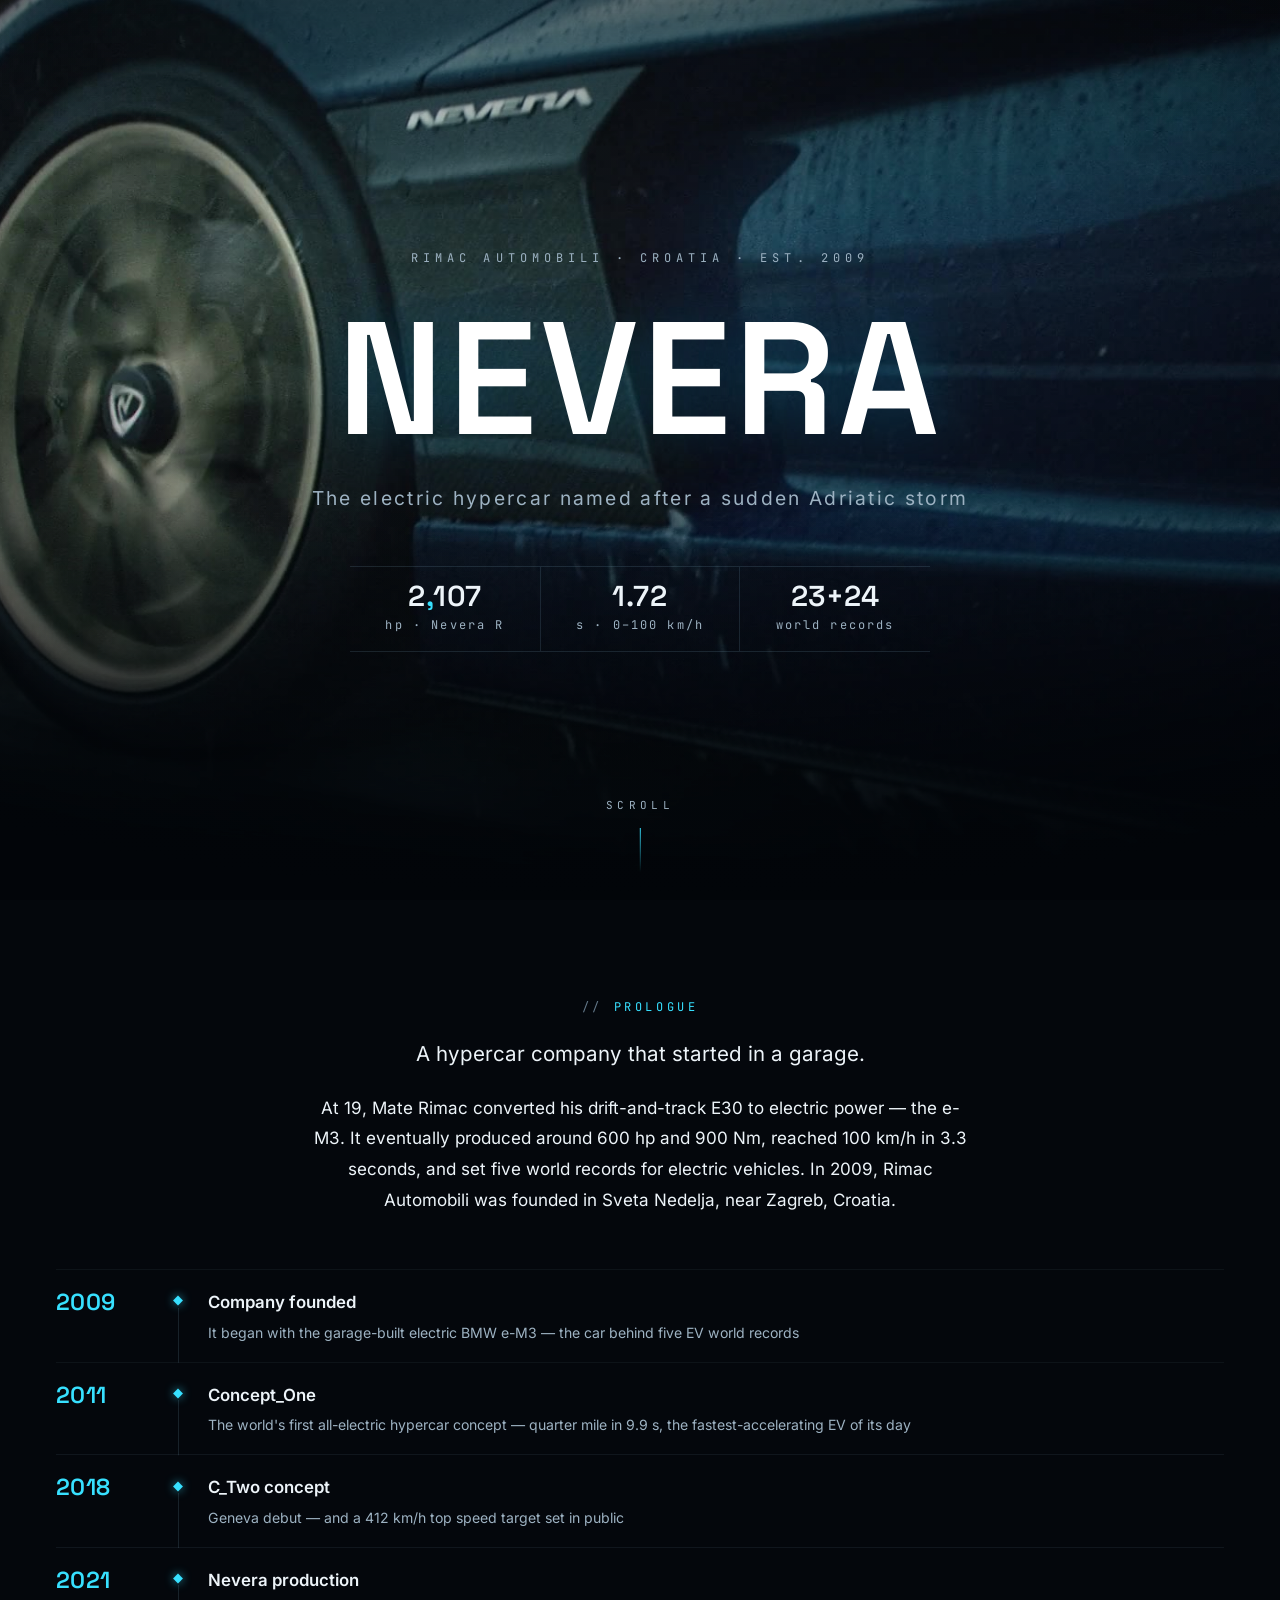
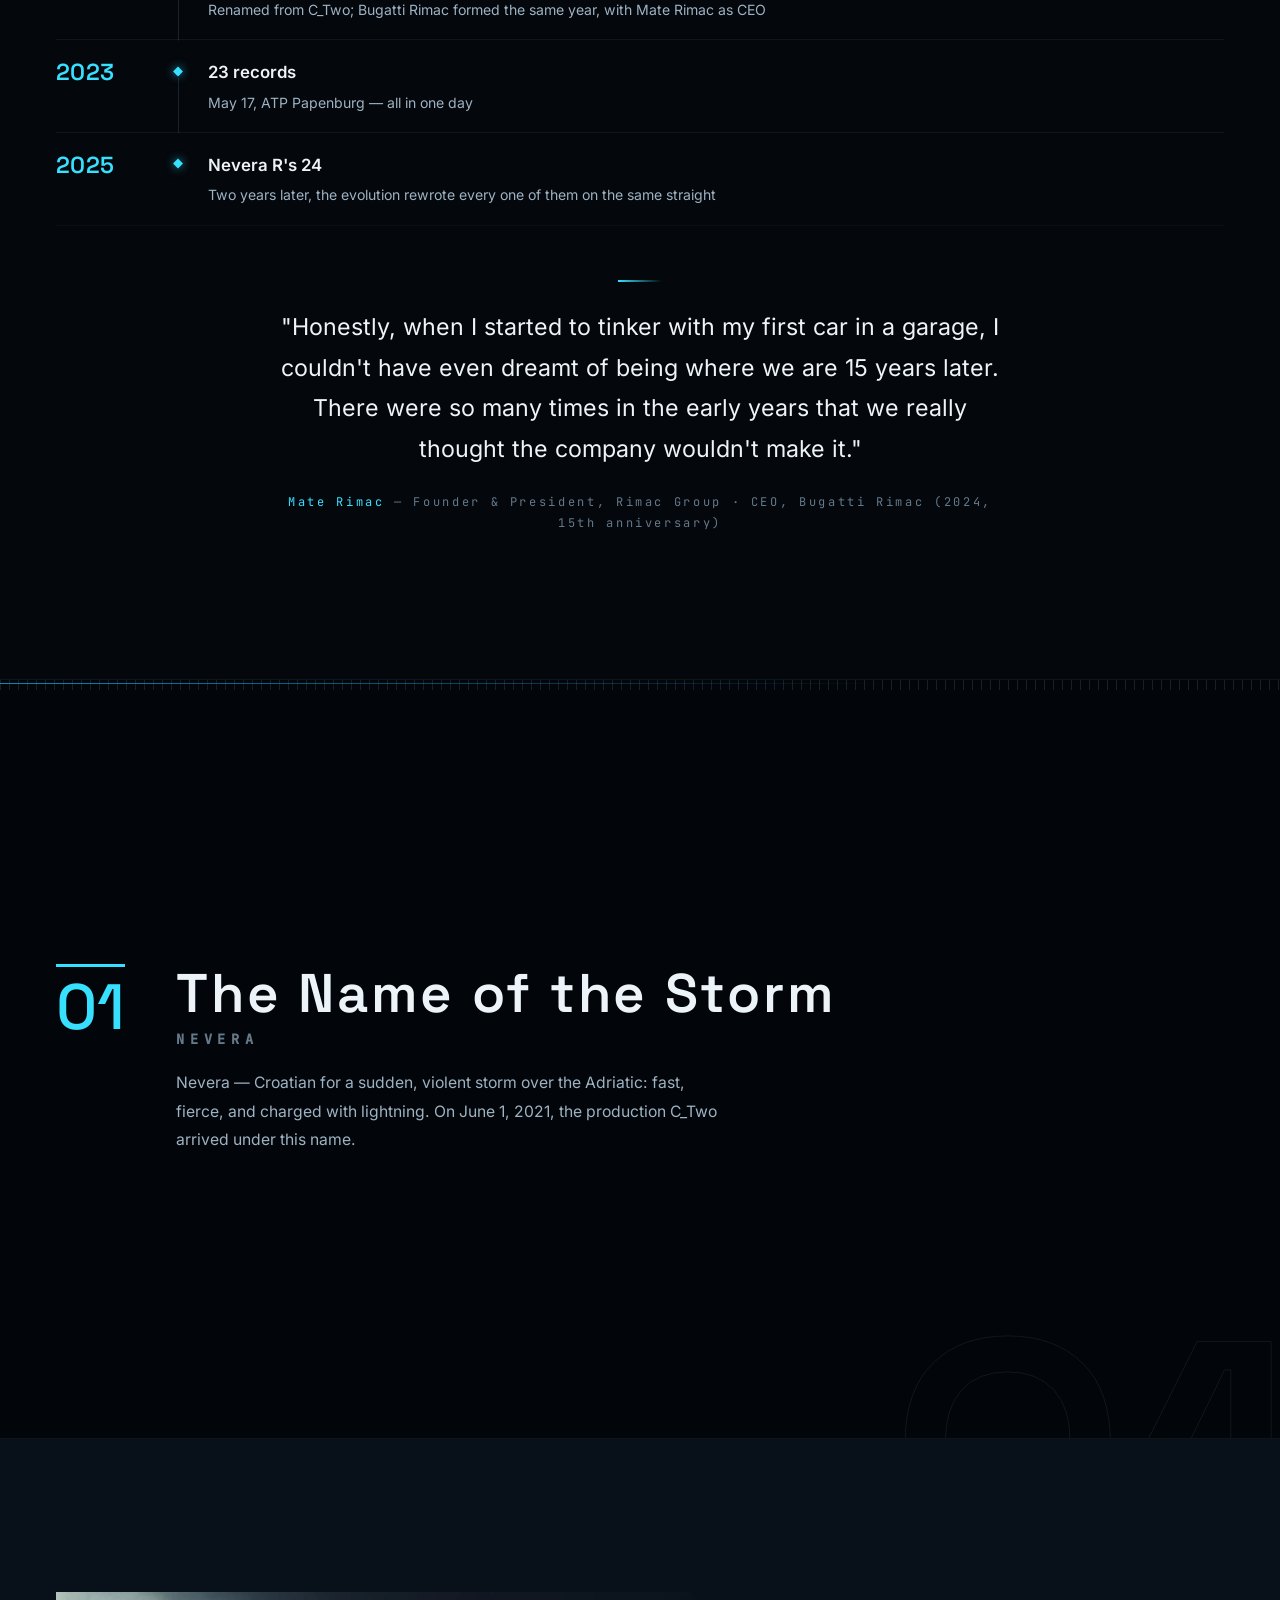
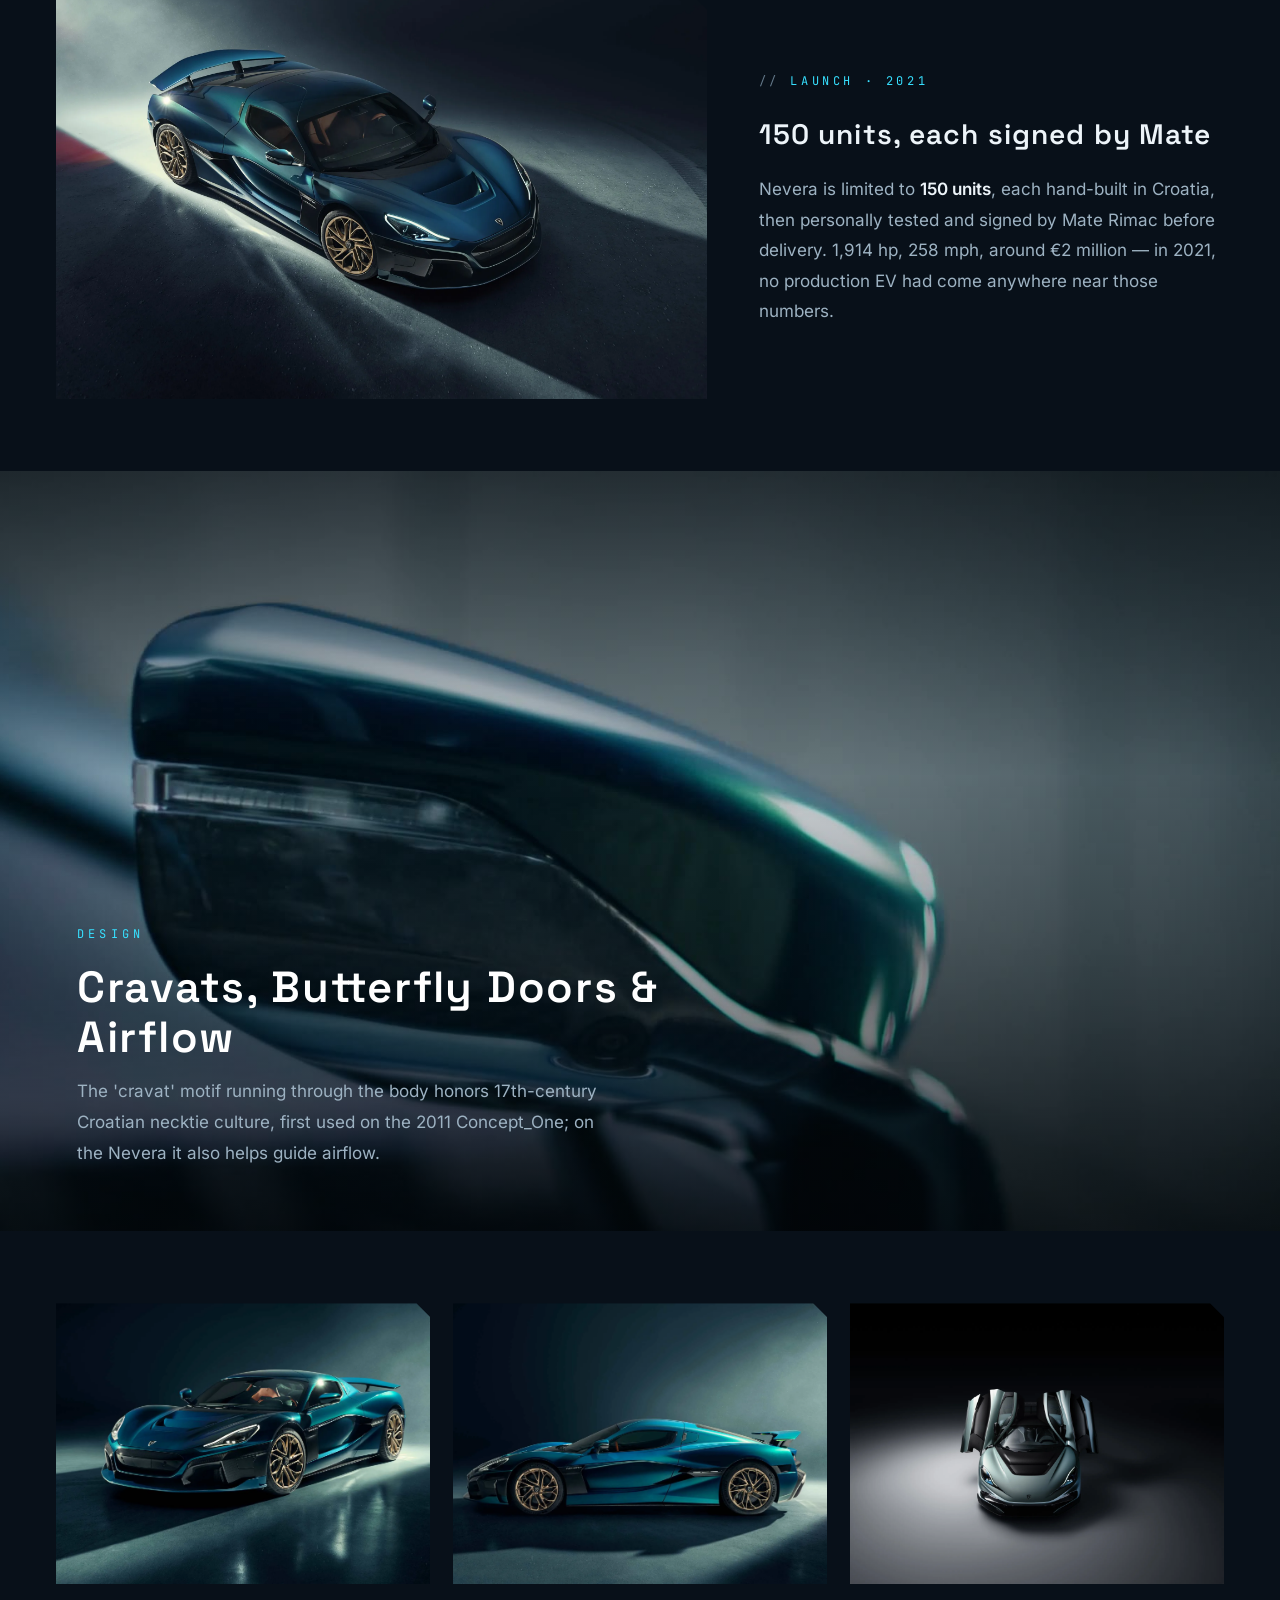
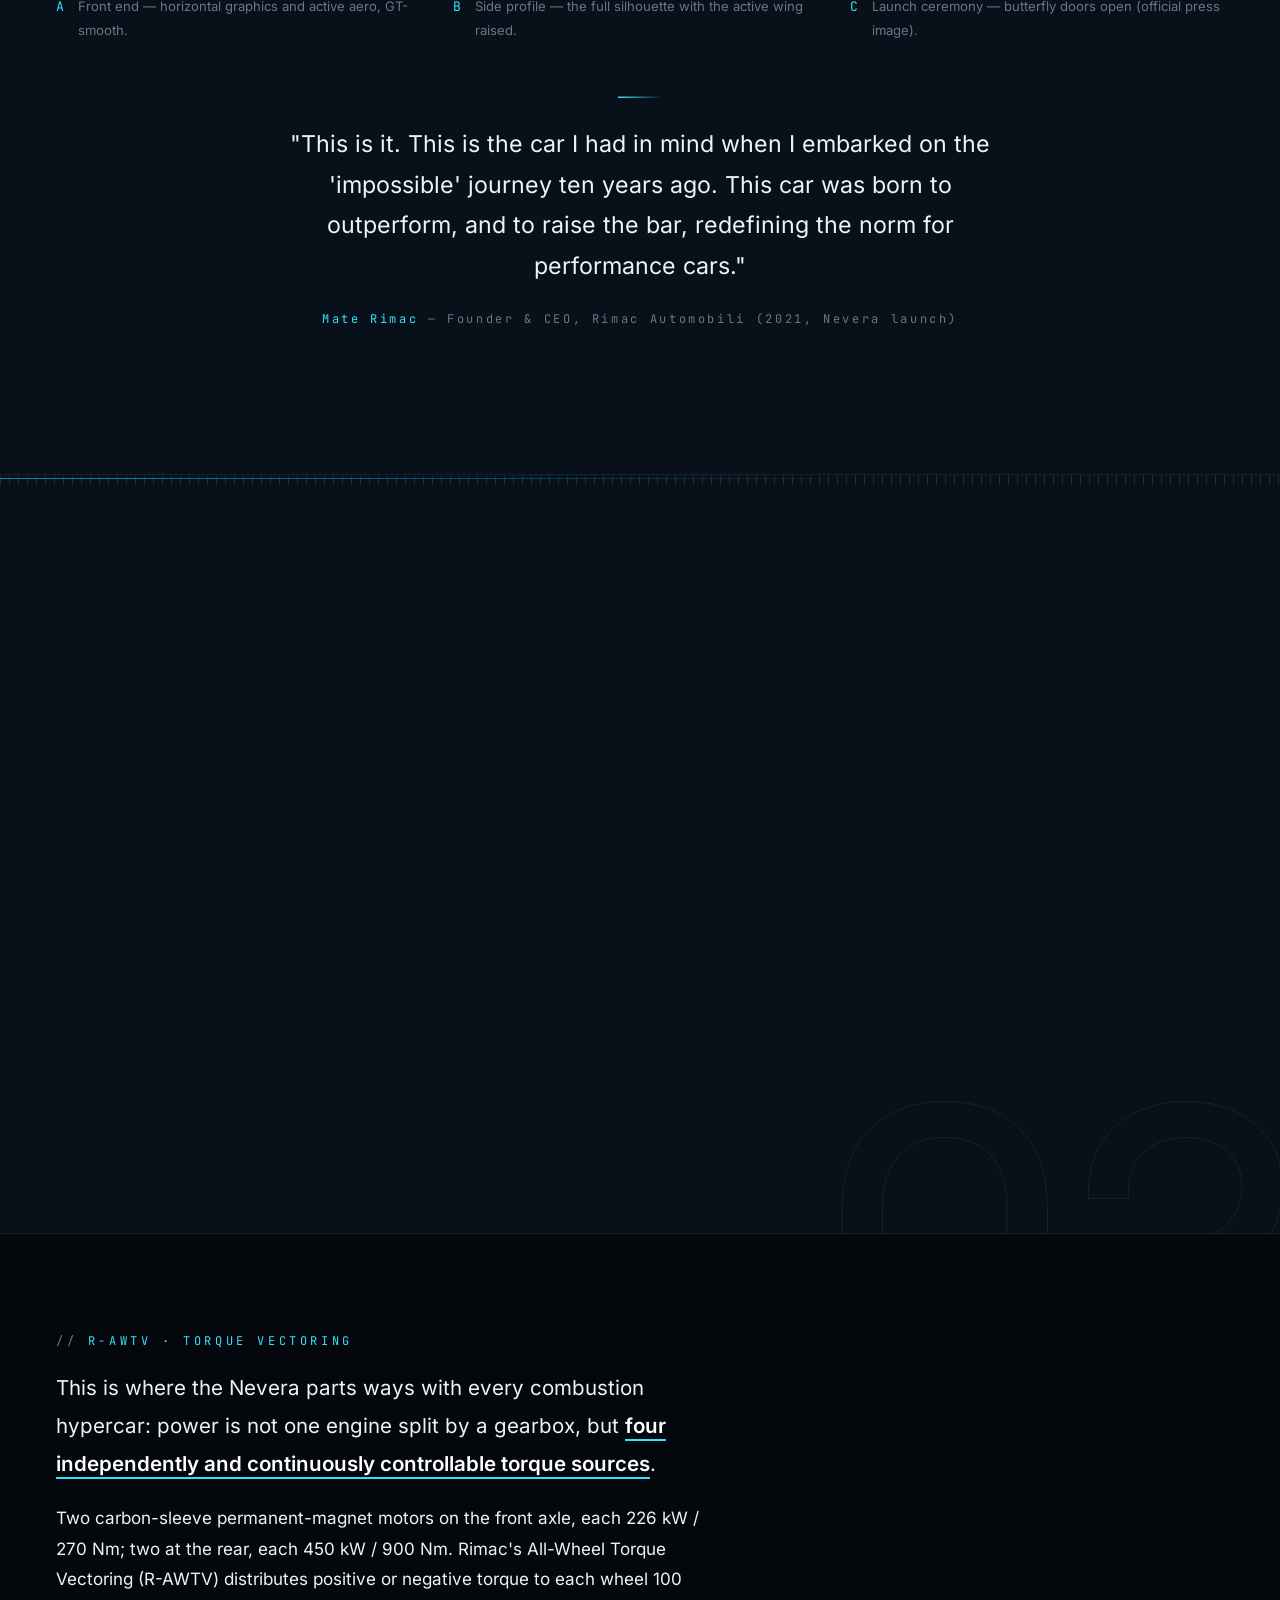
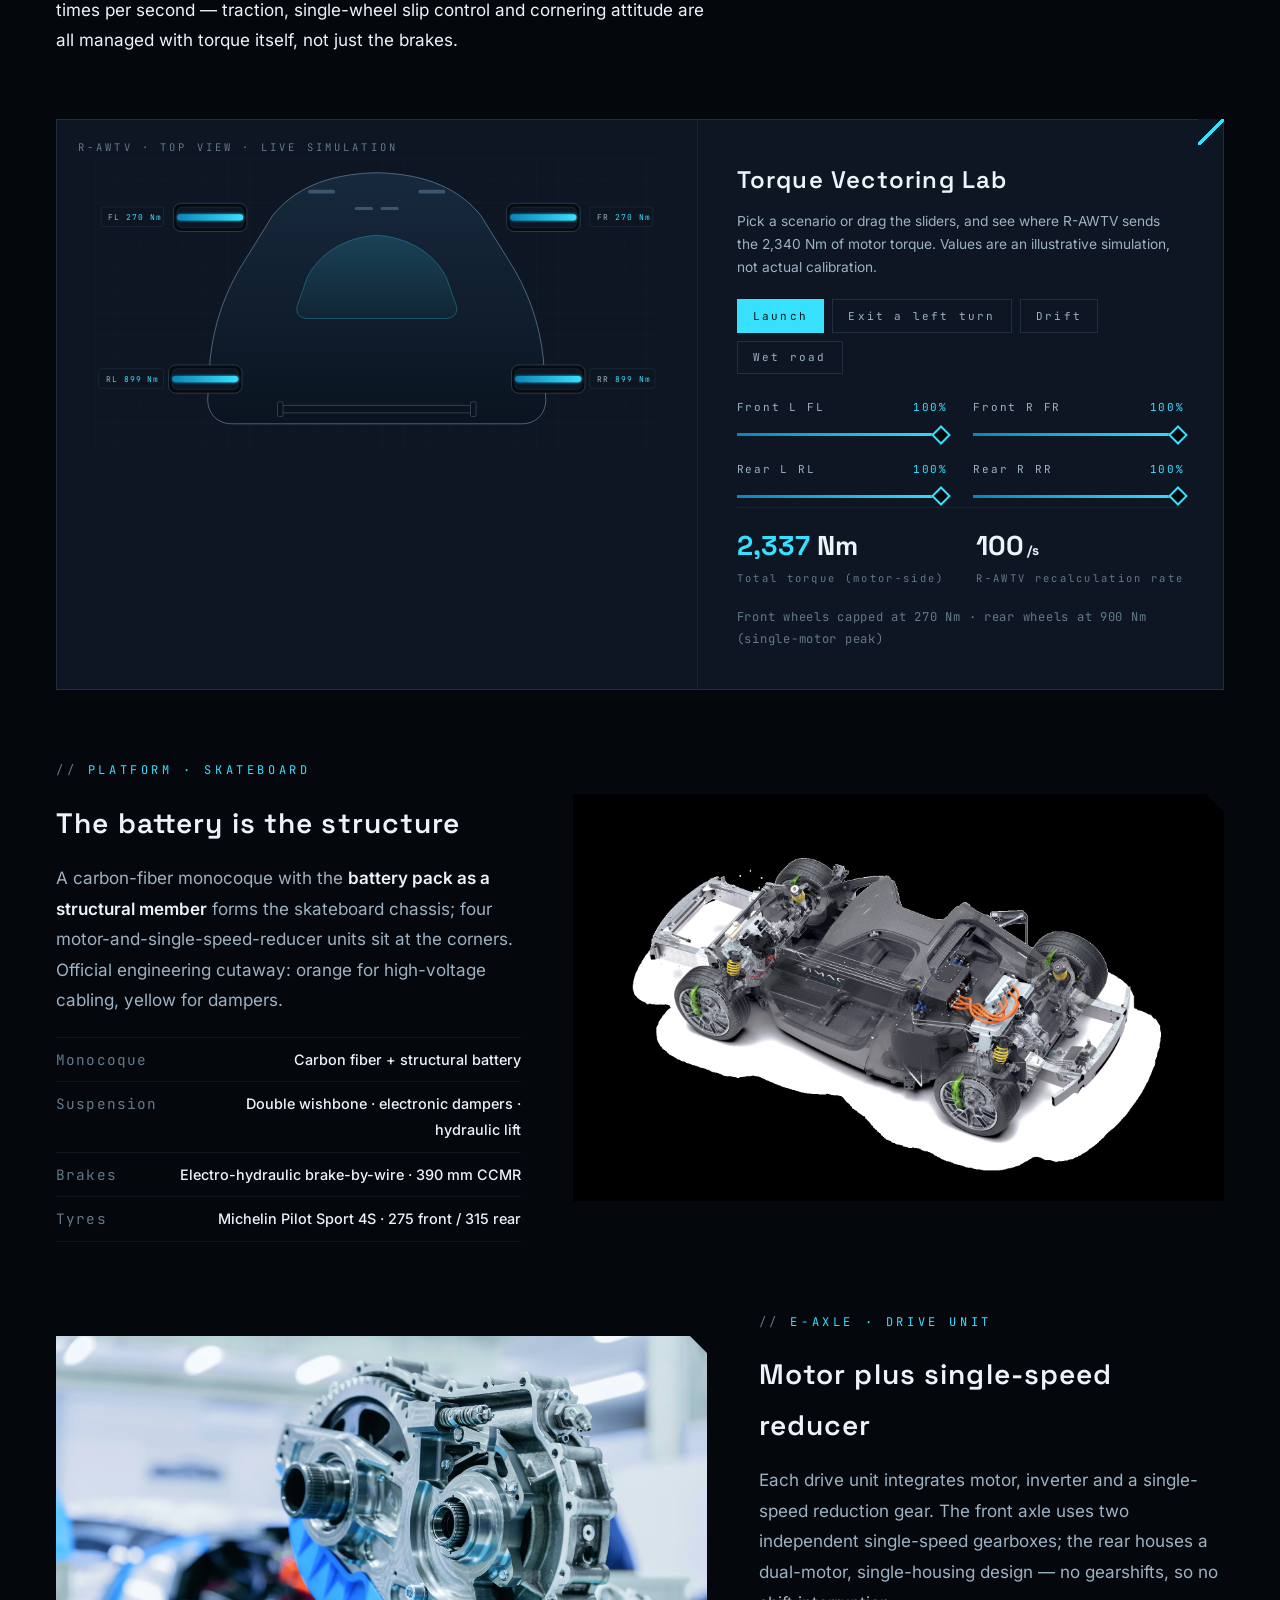
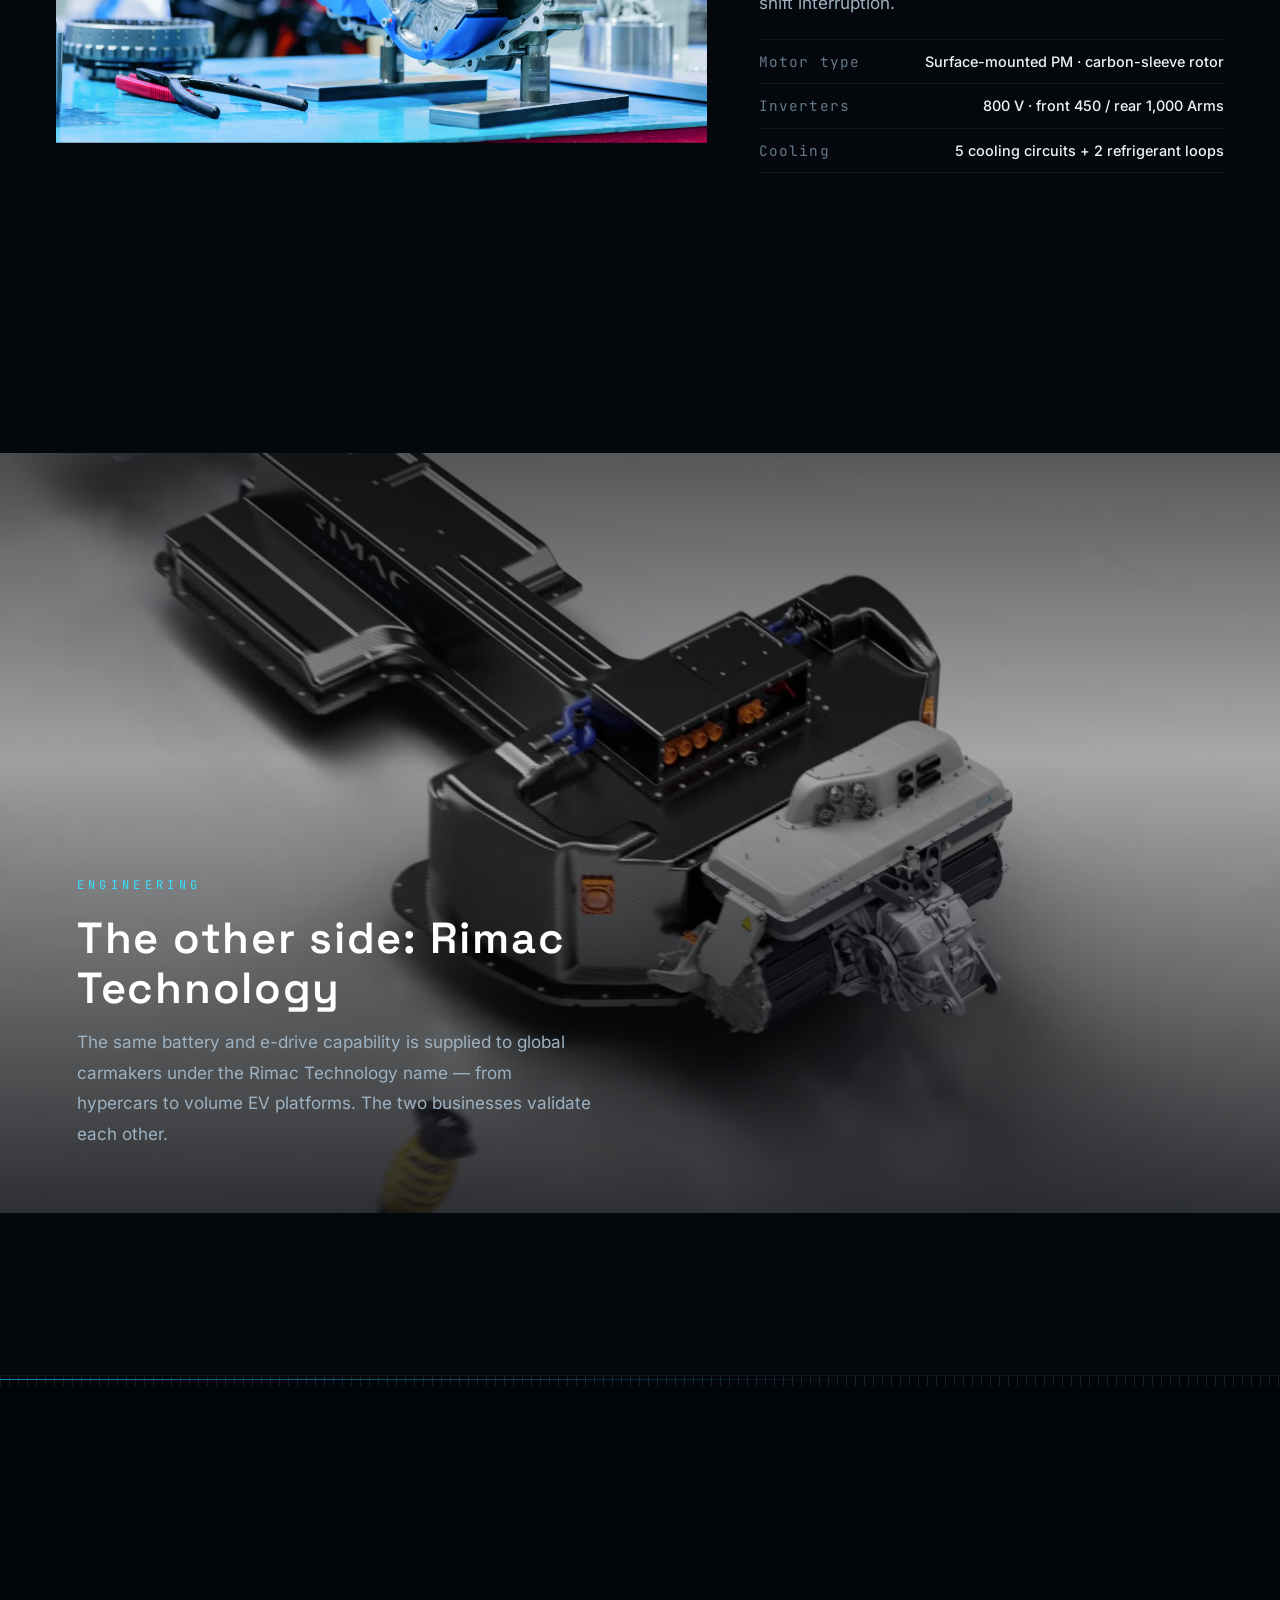
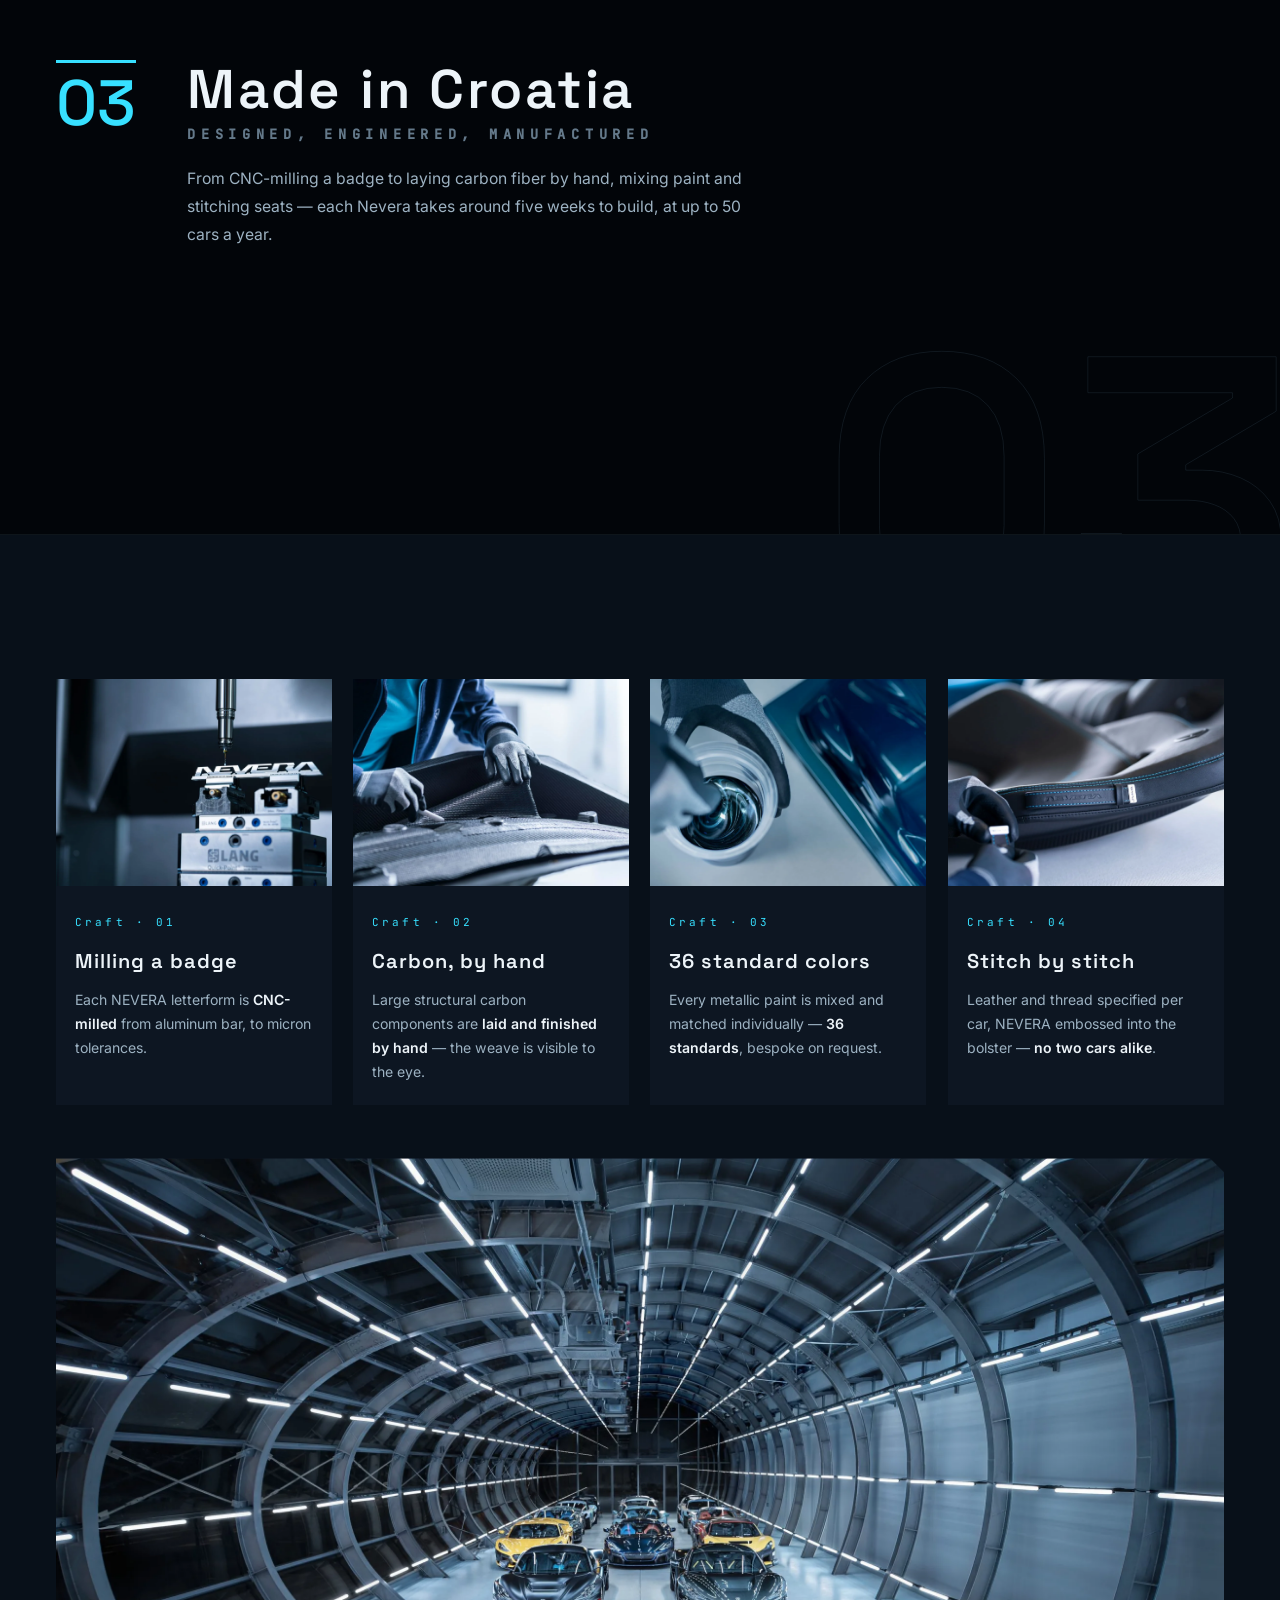
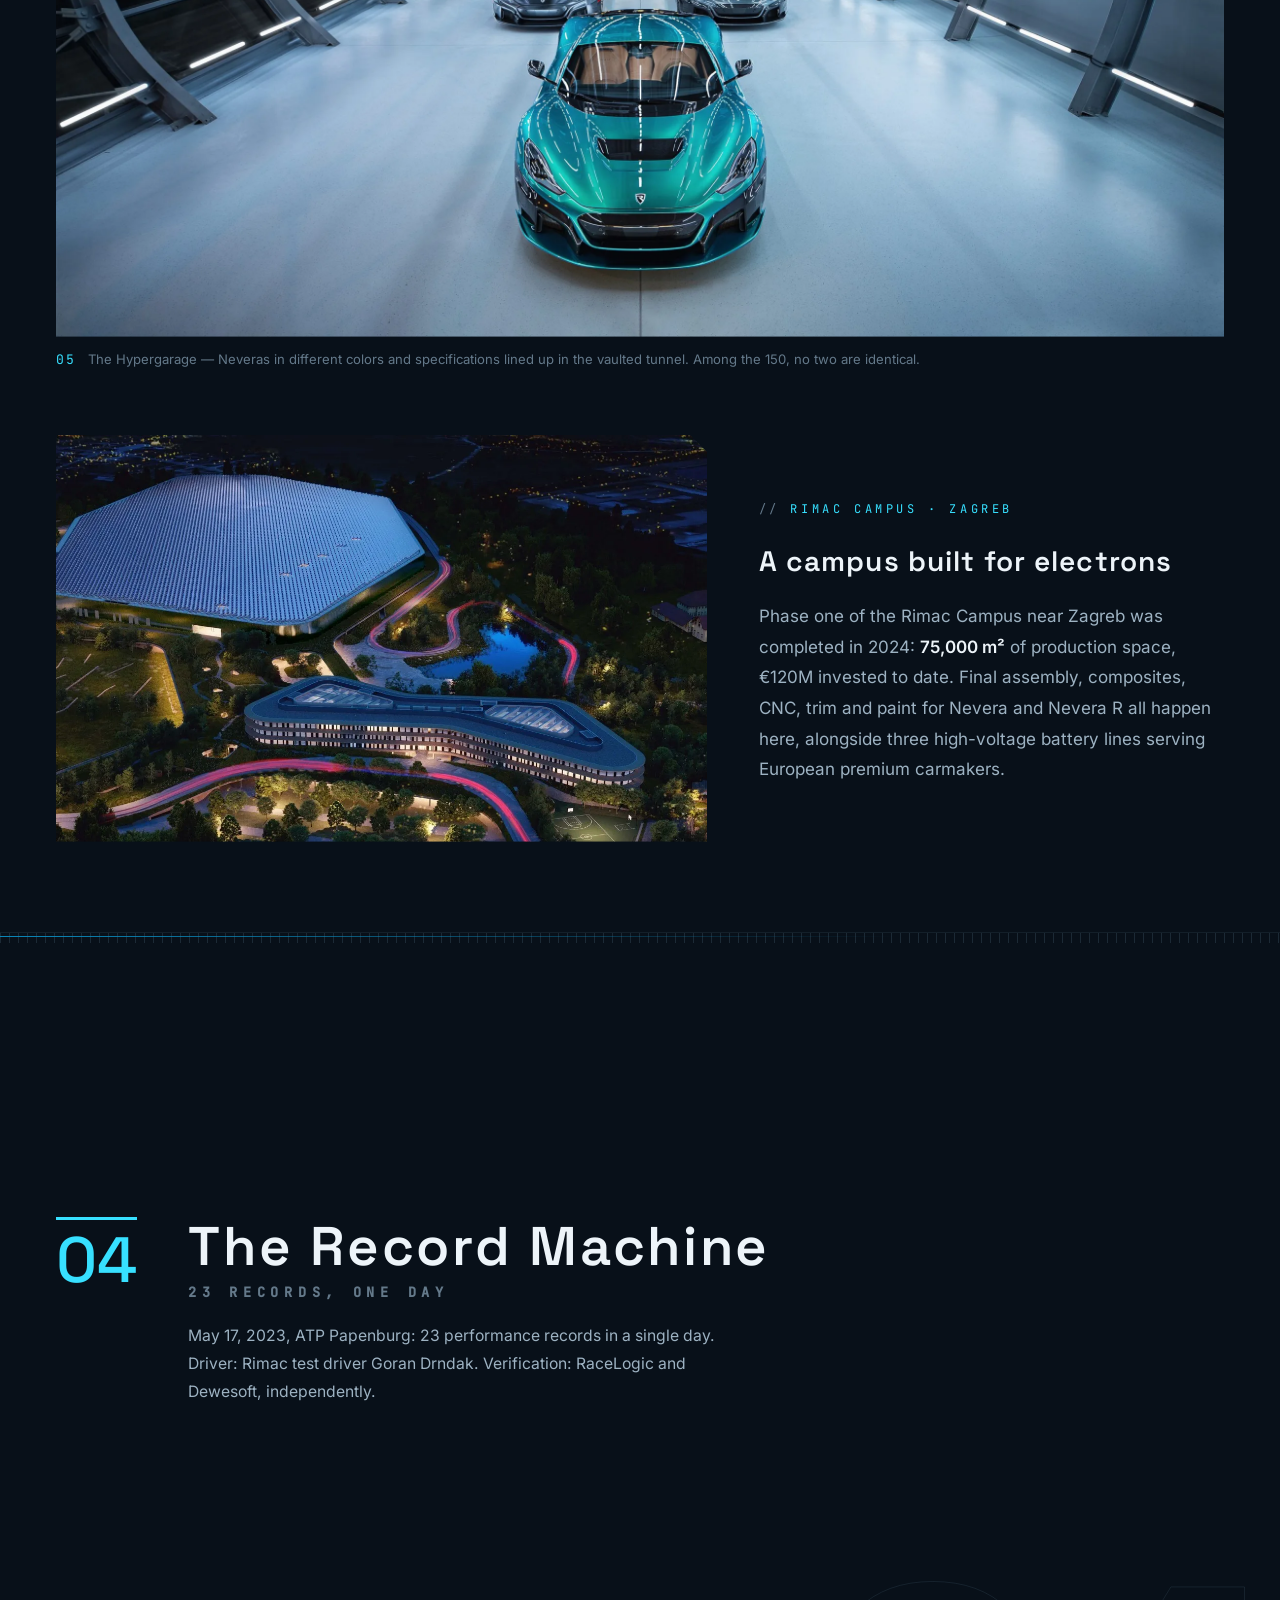
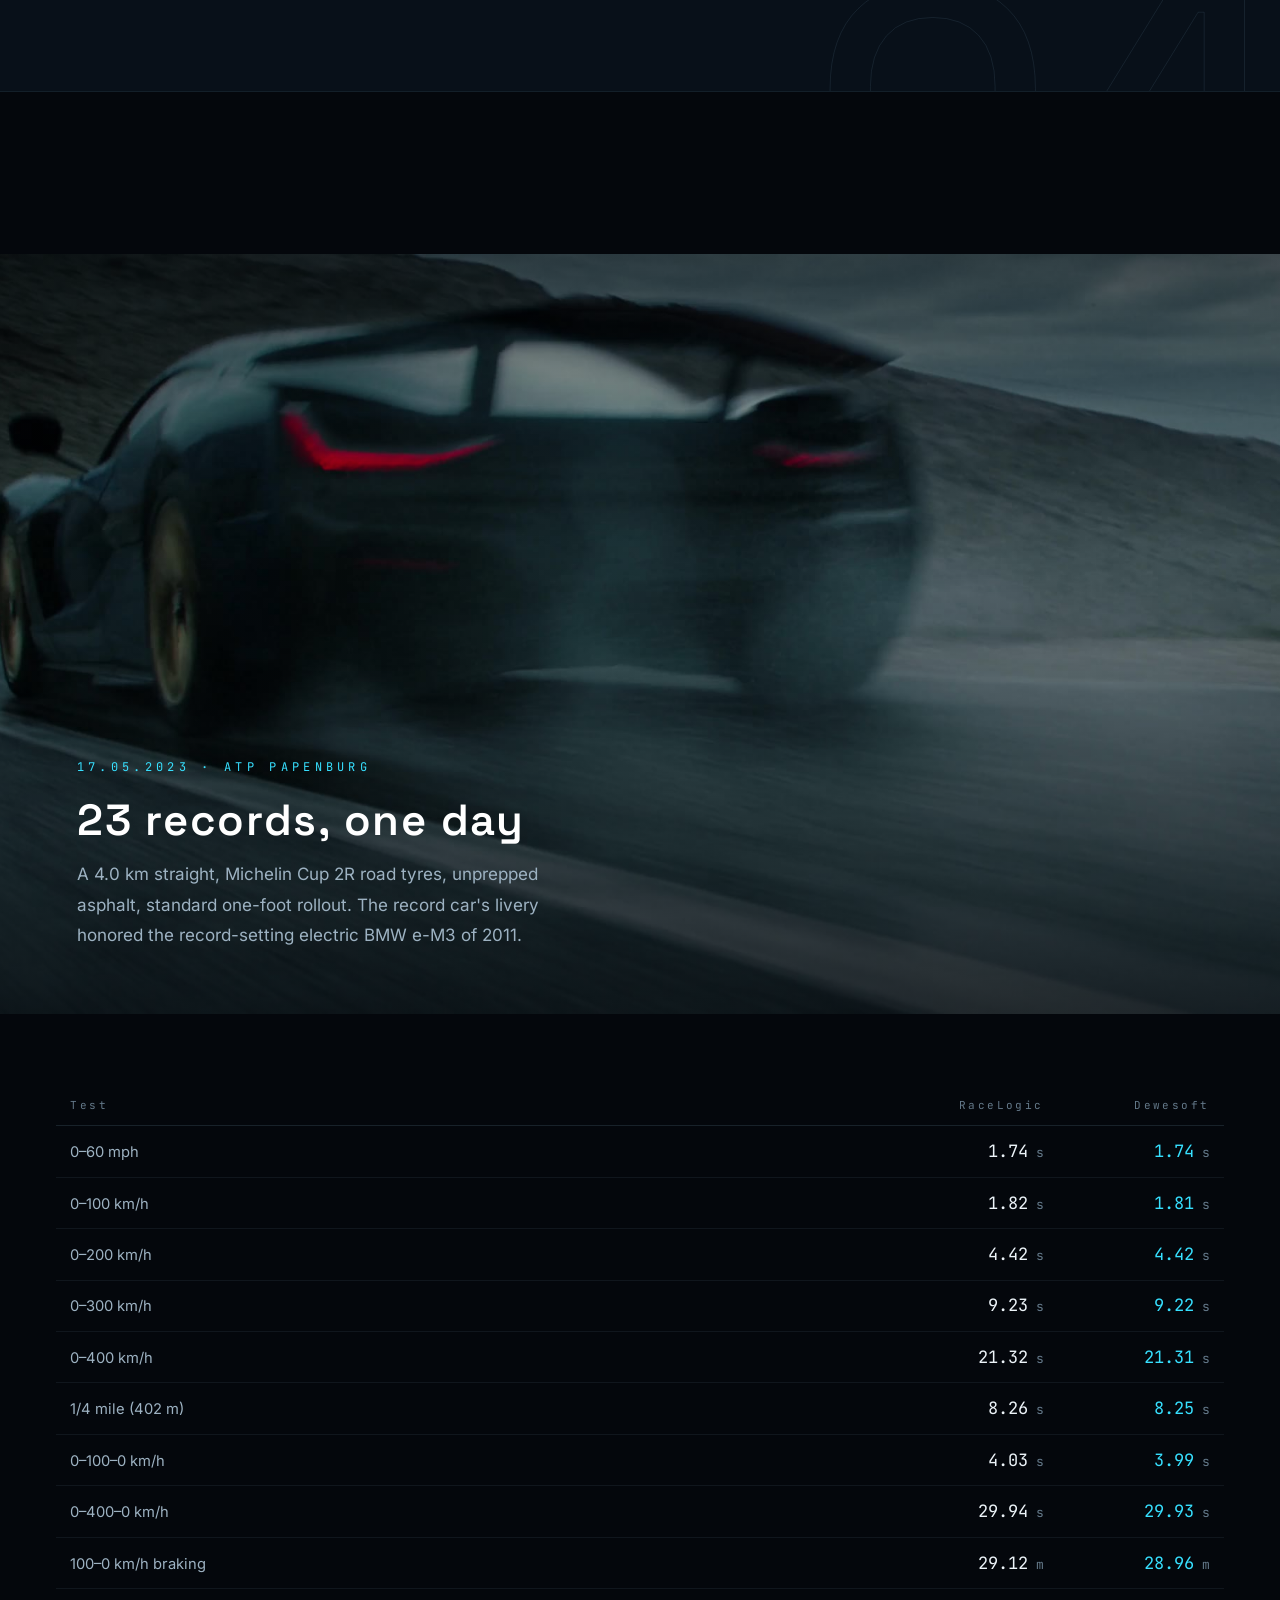
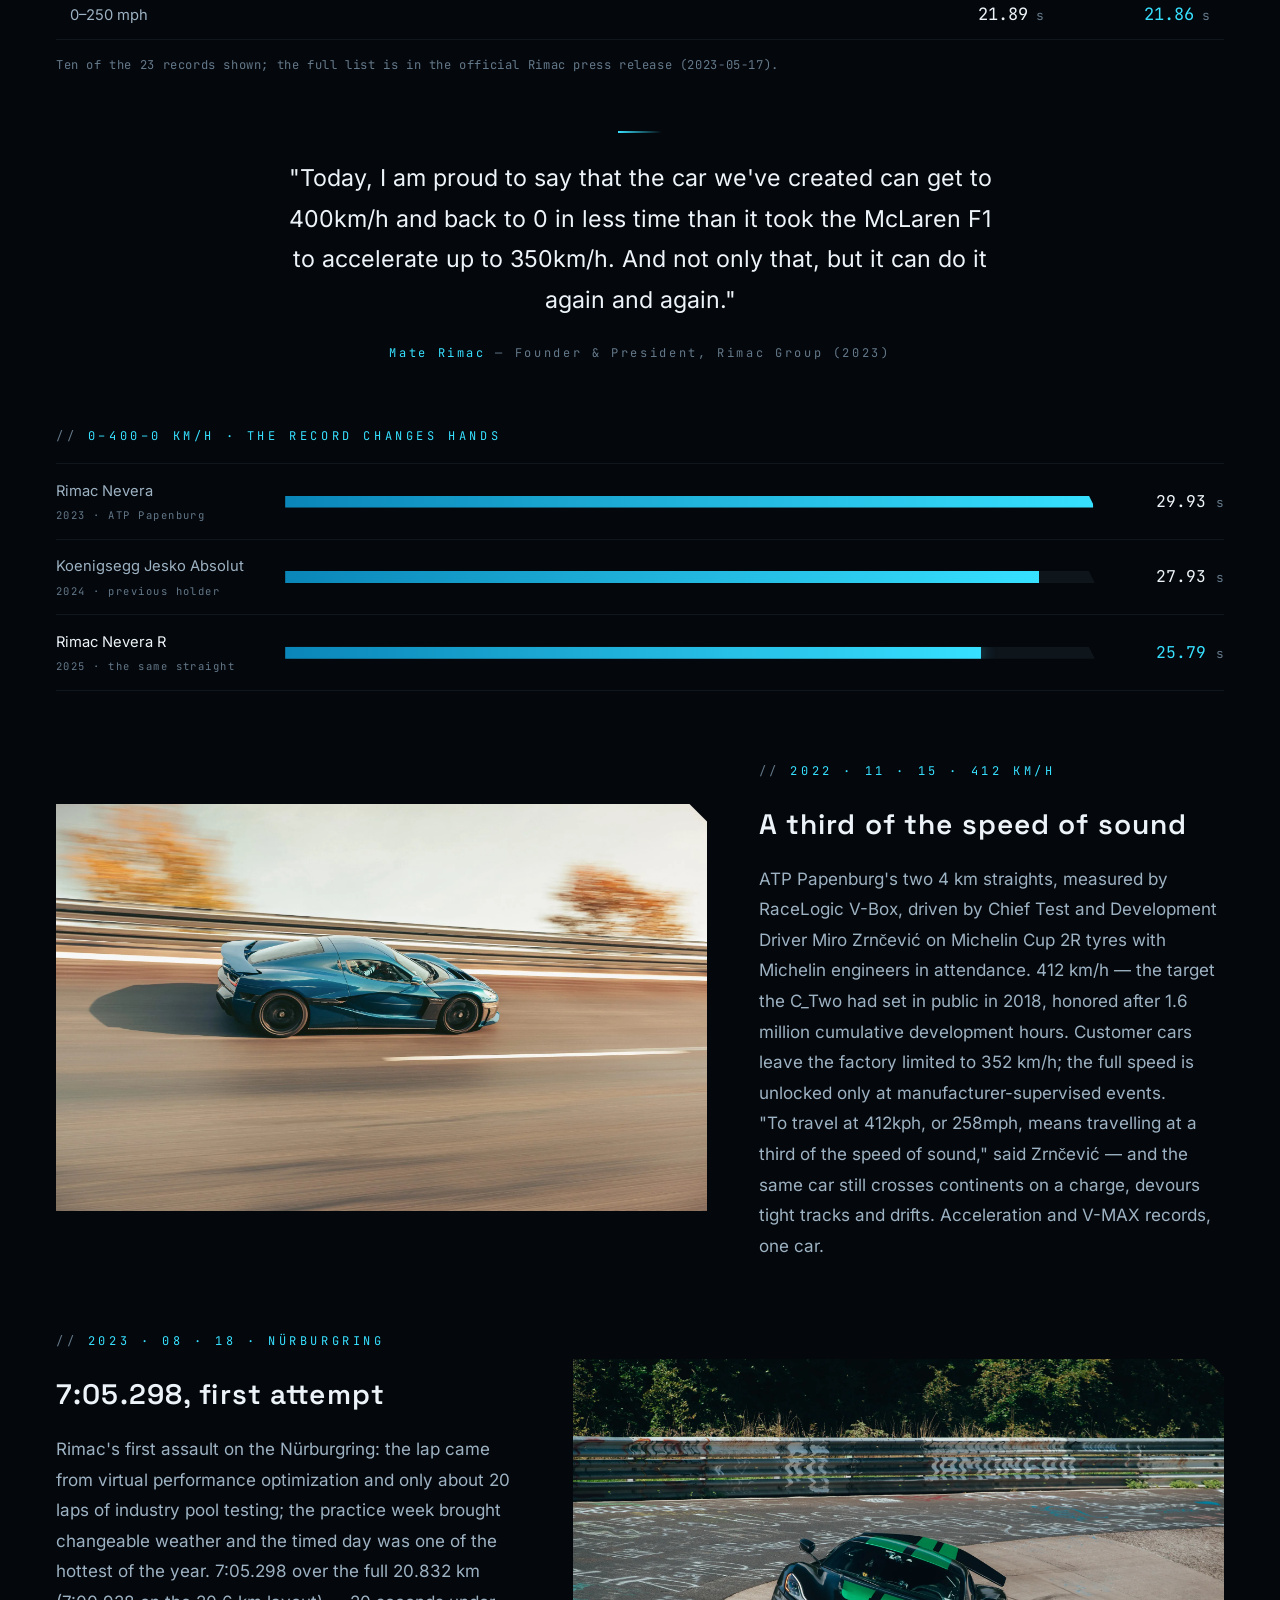
==== en.html @ 207070be "Rimac Nevera & Nevera R bilingual site (zh/en)" ====
<!DOCTYPE html>
<html lang="en">
<head>
<meta charset="UTF-8">
<meta name="viewport" content="width=device-width, initial-scale=1.0">
<title>NEVERA — Rimac Nevera &amp; Nevera R · The Electric Record Machine</title>
<meta name="description" content="Rimac Nevera and Nevera R: quad-motor torque vectoring, 1,914→2,107 hp, 23+24 world records in single days, 431.45 km/h — the fastest production EV top speed. Sources: Rimac official site and newsroom.">
<meta property="og:type" content="website">
<meta property="og:title" content="NEVERA — Rimac Nevera &amp; Nevera R">
<meta property="og:description" content="The electric hypercar named after a sudden Adriatic storm: four motors · 47 single-day world records · 431.45 km/h">
<meta property="og:image" content="img/nevera-r-the-rise-of-a-new-era.webp">
<link rel="stylesheet" href="css/style.css?v=4">
<link rel="icon" href="data:image/svg+xml,%3Csvg xmlns='http://www.w3.org/2000/svg' viewBox='0 0 100 100'%3E%3Cpath d='M0 0 L100 0 L100 86 L86 100 L0 100 Z' fill='%2304070c'/%3E%3Cpath d='M58 18 L30 58 L47 58 L40 84 L72 42 L53 42 Z' fill='%2337e0ff'/%3E%3C/svg%3E">
</head>
<body>

<!-- ============ Top bar (hidden at hero, appears on scroll) ============ -->
<header class="nav is-hero" id="nav">
  <div class="nav__inner">
    <span class="nav__now" id="navNow">00 · Prologue</span>
    <a class="nav__brand" href="#hero">
      <span class="nav__brand-mark">RIMAC <span>NEVERA</span></span>
    </a>
    <span class="nav__lang">
      <a class="lang-btn" href="index.html">中文</a>
      <button class="nav__menu-btn" id="menuBtn" aria-label="Chapter menu" aria-expanded="false"><span class="nav__menu-icon"><i></i><i></i><i></i></span></button>
    </span>
  </div>
  <div class="nav__progress" aria-hidden="true"><i id="navBar"></i></div>
</header>

<!-- Chapter menu overlay -->
<div class="menu-overlay" id="menuOverlay">
  <nav class="menu-overlay__nav" aria-label="Chapter menu">
    <a href="#origin"><span class="idx">00</span>Garage Origins</a>
    <a href="#storm"><span class="idx">01</span>The Name of the Storm</a>
    <a href="#powertrain"><span class="idx">02</span>Four Motors</a>
    <a href="#crafted"><span class="idx">03</span>Made in Croatia</a>
    <a href="#records"><span class="idx">04</span>The Record Machine</a>
    <a href="#neverar"><span class="idx">05</span>Nevera R</a>
    <a href="#specs"><span class="idx">06</span>Specifications</a>
  </nav>
  <p class="menu-overlay__sub">RIMAC AUTOMOBILI · NEVERA / NEVERA R · 2021 → 2025</p>
</div>

<!-- Scroll gauge -->
<div class="scroll-gauge" id="scrollGauge" aria-hidden="true">
  <svg viewBox="0 0 44 44"><circle cx="22" cy="22" r="19"/><circle class="sg__bar" cx="22" cy="22" r="19"/></svg>
  <span class="sg__num">00</span>
</div>

<main>

<!-- ============ HERO ============ -->
<section class="hero" id="hero">
  <div class="hero__media">
    <div class="hero__parallax">
      <video autoplay muted loop playsinline preload="metadata" poster="video/storm-poster.jpg">
        <source src="video/storm.mp4" type="video/mp4">
      </video>
    </div>
    <div class="hero__veil"></div>
  </div>
  <div class="hero__content">
    <p class="hero__kicker">RIMAC AUTOMOBILI · CROATIA · EST. 2009</p>
    <h1 class="hero__title">NEVERA</h1>
    <p class="hero__sub">The electric hypercar named after a sudden Adriatic storm</p>
    <div class="hero__stats">
      <span><b>2<em>,</em>107</b>hp · Nevera R</span>
      <span><b>1.72</b>s · 0–100 km/h</span>
      <span><b>23+24</b>world records</span>
    </div>
  </div>
  <a class="hero__scroll" href="#origin" aria-label="Scroll down">SCROLL</a>
</section>

<!-- ============ Prologue · Garage Origins ============ -->
<section class="chapter" id="origin">
  <div class="wrap">
    <div class="prose prose--center reveal">
      <span class="lbl">Prologue</span>
      <p class="lead">A hypercar company that started in a garage.</p>
      <p>At 19, Mate Rimac converted his drift-and-track E30 to electric power — the e-M3. It eventually produced around 600 hp and 900 Nm, reached 100 km/h in 3.3 seconds, and set five world records for electric vehicles. In 2009, Rimac Automobili was founded in Sveta Nedelja, near Zagreb, Croatia.</p>
    </div>

    <div class="tline">
      <div class="tline__item reveal">
        <span class="tline__year">2009</span>
        <span class="tline__node"></span>
        <div class="tline__name">Company founded<small>It began with the garage-built electric BMW e-M3 — the car behind five EV world records</small></div>
      </div>
      <div class="tline__item reveal">
        <span class="tline__year">2011</span>
        <span class="tline__node"></span>
        <div class="tline__name">Concept_One<small>The world's first all-electric hypercar concept — quarter mile in 9.9 s, the fastest-accelerating EV of its day</small></div>
      </div>
      <div class="tline__item reveal">
        <span class="tline__year">2018</span>
        <span class="tline__node"></span>
        <div class="tline__name">C_Two concept<small>Geneva debut — and a 412 km/h top speed target set in public</small></div>
      </div>
      <div class="tline__item reveal">
        <span class="tline__year">2021</span>
        <span class="tline__node"></span>
        <div class="tline__name">Nevera production<small>Renamed from C_Two; Bugatti Rimac formed the same year, with Mate Rimac as CEO</small></div>
      </div>
      <div class="tline__item reveal">
        <span class="tline__year">2023</span>
        <span class="tline__node"></span>
        <div class="tline__name">23 records<small>May 17, ATP Papenburg — all in one day</small></div>
      </div>
      <div class="tline__item reveal">
        <span class="tline__year">2025</span>
        <span class="tline__node"></span>
        <div class="tline__name">Nevera R's 24<small>Two years later, the evolution rewrote every one of them on the same straight</small></div>
      </div>
    </div>

    <div class="quote reveal">
      <blockquote>"Honestly, when I started to tinker with my first car in a garage, I couldn't have even dreamt of being where we are 15 years later. There were so many times in the early years that we really thought the company wouldn't make it."</blockquote>
      <figcaption><b>Mate Rimac</b> — Founder &amp; President, Rimac Group · CEO, Bugatti Rimac (2024, 15th anniversary)</figcaption>
    </div>
  </div>
</section>

<!-- ============ 01 The Name of the Storm ============ -->
<div class="chapter-break chapter-break--deep" id="storm" data-chapter>
  <span class="chapter-break__wm" aria-hidden="true">01</span>
  <div class="ticks chapter-break__ticks"></div>
  <div class="chapter-break__inner">
    <span class="chapter-break__no">01</span>
    <div>
      <h2>The Name of the Storm<span class="latin">Nevera</span></h2>
      <p class="chapter-break__sub">Nevera — Croatian for a sudden, violent storm over the Adriatic: fast, fierce, and charged with lightning. On June 1, 2021, the production C_Two arrived under this name.</p>
    </div>
  </div>
</div>

<section class="chapter chapter--dark" id="stormbody">
  <div class="wrap">
    <div class="media-row reveal">
      <div class="media-row__media">
        <img src="img/rimac-nevera-launch-front.webp" srcset="img/m/rimac-nevera-launch-front.webp 720w, img/rimac-nevera-launch-front.webp 2400w" sizes="(max-width: 980px) 100vw, 2400px" alt="Nevera production launch" loading="lazy">
      </div>
      <div class="media-row__body">
        <span class="lbl">Launch · 2021</span>
        <h3>150 units, each signed by Mate</h3>
        <p>Nevera is limited to <b>150 units</b>, each hand-built in Croatia, then personally tested and signed by Mate Rimac before delivery. 1,914 hp, 258 mph, around €2 million — in 2021, no production EV had come anywhere near those numbers.</p>
      </div>
    </div>
  </div>

  <div class="vsection">
    <video autoplay muted loop playsinline preload="none" poster="video/design-poster.jpg" data-autoview>
      <source src="video/design.mp4" type="video/mp4">
    </video>
    <div class="vsection__veil"></div>
    <div class="vsection__content">
      <p class="vsection__kicker">DESIGN</p>
      <h3 class="vsection__title">Cravats, Butterfly Doors &amp; Airflow</h3>
      <p class="vsection__text">The 'cravat' motif running through the body honors 17th-century Croatian necktie culture, first used on the 2011 Concept_One; on the Nevera it also helps guide airflow.</p>
    </div>
  </div>

  <div class="wrap">
    <div class="figrow">
      <figure class="figure reveal" data-stagger="1">
        <div class="figure__media"><img src="img/nevera-intro_slider_07-optimised.webp" srcset="img/m/nevera-intro_slider_07-optimised.webp 720w, img/nevera-intro_slider_07-optimised.webp 2400w" sizes="(max-width: 980px) 100vw, 2400px" alt="Nevera front three-quarter" loading="lazy"></div>
        <figcaption class="figure__cap"><span class="no">A</span><span>Front end — horizontal graphics and active aero, GT-smooth.</span></figcaption>
      </figure>
      <figure class="figure reveal" data-stagger="2">
        <div class="figure__media"><img src="img/nevera-intro_slider_08-optimised.webp" srcset="img/m/nevera-intro_slider_08-optimised.webp 720w, img/nevera-intro_slider_08-optimised.webp 2400w" sizes="(max-width: 980px) 100vw, 2400px" alt="Nevera side profile" loading="lazy"></div>
        <figcaption class="figure__cap"><span class="no">B</span><span>Side profile — the full silhouette with the active wing raised.</span></figcaption>
      </figure>
      <figure class="figure reveal" data-stagger="3">
        <div class="figure__media"><img src="img/rimac-nevera-r-launch-lights.webp" srcset="img/m/rimac-nevera-r-launch-lights.webp 720w, img/rimac-nevera-r-launch-lights.webp 2400w" sizes="(max-width: 980px) 100vw, 2400px" alt="Launch ceremony, butterfly doors open (official press image)" loading="lazy"></div>
        <figcaption class="figure__cap"><span class="no">C</span><span>Launch ceremony — butterfly doors open (official press image).</span></figcaption>
      </figure>
    </div>

    <div class="quote reveal">
      <blockquote>"This is it. This is the car I had in mind when I embarked on the 'impossible' journey ten years ago. This car was born to outperform, and to raise the bar, redefining the norm for performance cars."</blockquote>
      <figcaption><b>Mate Rimac</b> — Founder &amp; CEO, Rimac Automobili (2021, Nevera launch)</figcaption>
    </div>
  </div>
</section>

<!-- ============ 02 Four Motors ============ -->
<div class="chapter-break" id="powertrain" data-chapter>
  <span class="chapter-break__wm" aria-hidden="true">02</span>
  <div class="ticks chapter-break__ticks"></div>
  <div class="chapter-break__inner">
    <span class="chapter-break__no">02</span>
    <div>
      <h2>Four Motors, One Brain<span class="latin">R-AWTV</span></h2>
      <p class="chapter-break__sub">No central engine, no conventional gearbox — four independent motors drive four wheels directly, while the torque vectoring system recalculates each wheel's share 100 times every second.</p>
    </div>
  </div>
</div>

<section class="chapter" id="ptbody">
  <div class="wrap">
    <div class="prose reveal">
      <span class="lbl">R-AWTV · Torque Vectoring</span>
      <p class="lead">This is where the Nevera parts ways with every combustion hypercar: power is not one engine split by a gearbox, but <b>four independently and continuously controllable torque sources</b>.</p>
      <p>Two carbon-sleeve permanent-magnet motors on the front axle, each 226 kW / 270 Nm; two at the rear, each 450 kW / 900 Nm. Rimac's All-Wheel Torque Vectoring (R-AWTV) distributes positive or negative torque to each wheel 100 times per second — traction, single-wheel slip control and cornering attitude are all managed with torque itself, not just the brakes.</p>
    </div>

    <!-- Signature interactive: torque vectoring lab -->
    <div class="torquelab reveal" id="torqueLab">
      <div class="torquelab__stage">
        <span class="torquelab__badge">R-AWTV · TOP VIEW · LIVE SIMULATION</span>
        <svg viewBox="0 0 920 480" role="img" aria-label="Four-wheel torque distribution diagram">
          <defs>
            <linearGradient id="tlBody" x1="0" y1="0" x2="0" y2="1">
              <stop offset="0" stop-color="#17293d"/>
              <stop offset="1" stop-color="#0a1420"/>
            </linearGradient>
            <linearGradient id="tlGlass" x1="0" y1="0" x2="0" y2="1">
              <stop offset="0" stop-color="rgba(55,224,255,0.16)"/>
              <stop offset="1" stop-color="rgba(55,224,255,0.04)"/>
            </linearGradient>
            <linearGradient id="tlBarGrad" x1="0" y1="0" x2="1" y2="0">
              <stop offset="0" stop-color="#0a86b8"/>
              <stop offset="1" stop-color="#37e0ff"/>
            </linearGradient>
            <filter id="tlGlow" x="-40%" y="-40%" width="180%" height="180%">
              <feGaussianBlur stdDeviation="2.6" result="b"/>
              <feMerge><feMergeNode in="b"/><feMergeNode in="SourceGraphic"/></feMerge>
            </filter>
            <pattern id="tlGrid" width="36" height="36" patternUnits="userSpaceOnUse">
              <path d="M36 0H0V36" fill="none" stroke="rgba(148,196,224,0.06)" stroke-width="1"/>
            </pattern>
          </defs>
          <rect x="0" y="0" width="920" height="480" fill="url(#tlGrid)"/>
          <line class="tl-car__center" x1="460" y1="58" x2="460" y2="398"/>
          <path class="tl-car__body" d="M460,24 C544,26 596,52 630,94 L676,168 C706,214 726,270 732,328 L736,394 C736,418 720,434 696,434 L224,434 C200,434 184,418 184,394 L188,328 C194,270 214,214 244,168 L290,94 C324,52 376,26 460,24 Z"/>
          <path class="tl-car__cabin" d="M460,126 C514,130 554,156 574,196 L590,242 C593,254 585,262 573,262 L347,262 C335,262 327,254 330,242 L346,196 C366,156 406,130 460,126 Z"/>
          <rect class="tl-detail" x="348" y="52" width="44" height="6" rx="3"/>
          <rect class="tl-detail" x="528" y="52" width="44" height="6" rx="3"/>
          <rect class="tl-detail" x="424" y="80" width="30" height="5" rx="2.5"/>
          <rect class="tl-detail" x="466" y="80" width="30" height="5" rx="2.5"/>
          <rect class="tl-wing" x="306" y="404" width="308" height="12" rx="3"/>
          <rect class="tl-wing" x="298" y="398" width="9" height="24" rx="2"/>
          <rect class="tl-wing" x="613" y="398" width="9" height="24" rx="2"/>
          <rect class="tl-wheel" x="128" y="74" width="120" height="46" rx="12"/>
          <rect class="tl-rim" x="134" y="80" width="108" height="34" rx="8"/>
          <rect class="tl-wheel" x="672" y="74" width="120" height="46" rx="12"/>
          <rect class="tl-rim" x="678" y="80" width="108" height="34" rx="8"/>
          <rect class="tl-wheel" x="120" y="338" width="120" height="46" rx="12"/>
          <rect class="tl-rim" x="126" y="344" width="108" height="34" rx="8"/>
          <rect class="tl-wheel" x="680" y="338" width="120" height="46" rx="12"/>
          <rect class="tl-rim" x="686" y="344" width="108" height="34" rx="8"/>
          <rect class="tl-wheelbar" id="tlBarFL" x="134" y="92" width="0" height="10" rx="5"/>
          <rect class="tl-wheelbar" id="tlBarFR" x="678" y="92" width="0" height="10" rx="5"/>
          <rect class="tl-wheelbar" id="tlBarRL" x="126" y="356" width="0" height="10" rx="5"/>
          <rect class="tl-wheelbar" id="tlBarRR" x="686" y="356" width="0" height="10" rx="5"/>
          <rect class="tl-chip" x="10" y="80" width="102" height="32" rx="4"/>
          <text class="tl-wheeltxt" x="22" y="101">FL <tspan class="tl-wheeltxt--val" id="tlValFL">0</tspan></text>
          <rect class="tl-chip" x="808" y="80" width="102" height="32" rx="4"/>
          <text class="tl-wheeltxt" x="820" y="101">FR <tspan class="tl-wheeltxt--val" id="tlValFR">0</tspan></text>
          <rect class="tl-chip" x="6" y="344" width="106" height="32" rx="4"/>
          <text class="tl-wheeltxt" x="18" y="365">RL <tspan class="tl-wheeltxt--val" id="tlValRL">0</tspan></text>
          <rect class="tl-chip" x="808" y="344" width="106" height="32" rx="4"/>
          <text class="tl-wheeltxt" x="820" y="365">RR <tspan class="tl-wheeltxt--val" id="tlValRR">0</tspan></text>
        </svg>
      </div>
      <div class="torquelab__panel">
        <h3 class="torquelab__title">Torque Vectoring Lab</h3>
        <p class="torquelab__desc">Pick a scenario or drag the sliders, and see where R-AWTV sends the 2,340 Nm of motor torque. Values are an illustrative simulation, not actual calibration.</p>
        <div class="torquelab__presets" role="group" aria-label="Driving scenario presets">
          <button class="torquelab__preset is-on" data-preset="launch">Launch</button>
          <button class="torquelab__preset" data-preset="corner">Exit a left turn</button>
          <button class="torquelab__preset" data-preset="drift">Drift</button>
          <button class="torquelab__preset" data-preset="wet">Wet road</button>
        </div>
        <div class="torquelab__sliders">
          <div class="torquelab__sl"><label>Front L FL<b id="tlPctFL">100%</b></label><input type="range" min="0" max="100" value="100" id="tlInFL" aria-label="Front left torque"></div>
          <div class="torquelab__sl"><label>Front R FR<b id="tlPctFR">100%</b></label><input type="range" min="0" max="100" value="100" id="tlInFR" aria-label="Front right torque"></div>
          <div class="torquelab__sl"><label>Rear L RL<b id="tlPctRL">100%</b></label><input type="range" min="0" max="100" value="100" id="tlInRL" aria-label="Rear left torque"></div>
          <div class="torquelab__sl"><label>Rear R RR<b id="tlPctRR">100%</b></label><input type="range" min="0" max="100" value="100" id="tlInRR" aria-label="Rear right torque"></div>
        </div>
        <div class="torquelab__readout">
          <div><b><em id="tlSum">2,340</em> Nm</b><span>Total torque (motor-side)</span></div>
          <div><b>100<small style="font-size:.5em"> /s</small></b><span>R-AWTV recalculation rate</span></div>
        </div>
        <p class="torquelab__note">Front wheels capped at 270 Nm · rear wheels at 900 Nm (single-motor peak)</p>
      </div>
    </div>

    <div class="media-row media-row--flip reveal">
      <div class="media-row__media">
        <img src="img/nevera-teardown_02-optimised.webp" srcset="img/m/nevera-teardown_02-optimised.webp 720w, img/nevera-teardown_02-optimised.webp 2132w" sizes="(max-width: 980px) 100vw, 2400px" alt="Nevera skateboard chassis cutaway" loading="lazy">
      </div>
      <div class="media-row__body">
        <span class="lbl">Platform · Skateboard</span>
        <h3>The battery is the structure</h3>
        <p>A carbon-fiber monocoque with the <b>battery pack as a structural member</b> forms the skateboard chassis; four motor-and-single-speed-reducer units sit at the corners. Official engineering cutaway: orange for high-voltage cabling, yellow for dampers.</p>
        <ul class="kv">
          <li><span>Monocoque</span><b>Carbon fiber + structural battery</b></li>
          <li><span>Suspension</span><b>Double wishbone · electronic dampers · hydraulic lift</b></li>
          <li><span>Brakes</span><b>Electro-hydraulic brake-by-wire · 390 mm CCMR</b></li>
          <li><span>Tyres</span><b>Michelin Pilot Sport 4S · 275 front / 315 rear</b></li>
        </ul>
      </div>
    </div>

    <div class="media-row reveal">
      <div class="media-row__media">
        <img src="img/nevera-089A9784-edit.webp" srcset="img/m/nevera-089A9784-edit.webp 720w, img/nevera-089A9784-edit.webp 2400w" sizes="(max-width: 980px) 100vw, 2400px" alt="Rimac e-axle: motor and reduction gear" loading="lazy">
      </div>
      <div class="media-row__body">
        <span class="lbl">E-Axle · Drive unit</span>
        <h3>Motor plus single-speed reducer</h3>
        <p>Each drive unit integrates motor, inverter and a single-speed reduction gear. The front axle uses two independent single-speed gearboxes; the rear houses a dual-motor, single-housing design — no gearshifts, so no shift interruption.</p>
        <ul class="kv">
          <li><span>Motor type</span><b>Surface-mounted PM · carbon-sleeve rotor</b></li>
          <li><span>Inverters</span><b>800 V · front 450 / rear 1,000 Arms</b></li>
          <li><span>Cooling</span><b>5 cooling circuits + 2 refrigerant loops</b></li>
        </ul>
      </div>
    </div>

    <div class="bigstats reveal">
      <div class="bigstats__item"><b>120<em> kWh</em></b><span>Liquid-cooled · largest in a production car (2021)</span></div>
      <div class="bigstats__item"><b>6,960</b><span>cylindrical 21700 cells</span></div>
      <div class="bigstats__item"><b>500<em> kW</em></b><span>DC fast charge · 0→80% in 19 min</span></div>
      <div class="bigstats__item"><b>489<em> km</em></b><span>WLTP range</span></div>
    </div>
  </div>

  <div class="vsection">
    <video autoplay muted loop playsinline preload="none" poster="video/engineering-poster.jpg" data-autoview>
      <source src="video/engineering.mp4" type="video/mp4">
    </video>
    <div class="vsection__veil"></div>
    <div class="vsection__content">
      <p class="vsection__kicker">ENGINEERING</p>
      <h3 class="vsection__title">The other side: Rimac Technology</h3>
      <p class="vsection__text">The same battery and e-drive capability is supplied to global carmakers under the Rimac Technology name — from hypercars to volume EV platforms. The two businesses validate each other.</p>
    </div>
  </div>
</section>

<!-- ============ 03 Made in Croatia ============ -->
<div class="chapter-break chapter-break--deep" id="crafted" data-chapter>
  <span class="chapter-break__wm" aria-hidden="true">03</span>
  <div class="ticks chapter-break__ticks"></div>
  <div class="chapter-break__inner">
    <span class="chapter-break__no">03</span>
    <div>
      <h2>Made in Croatia<span class="latin">Designed, Engineered, Manufactured</span></h2>
      <p class="chapter-break__sub">From CNC-milling a badge to laying carbon fiber by hand, mixing paint and stitching seats — each Nevera takes around five weeks to build, at up to 50 cars a year.</p>
    </div>
  </div>
</div>

<section class="chapter chapter--dark" id="craftbody">
  <div class="wrap">
    <div class="dcards">
      <div class="dcard reveal" data-stagger="0">
        <img src="img/nevera-in_house_slider_01-optimised.webp" srcset="img/m/nevera-in_house_slider_01-optimised.webp 720w, img/nevera-in_house_slider_01-optimised.webp 1440w" sizes="(max-width: 980px) 100vw, 2400px" alt="CNC milling a NEVERA badge" loading="lazy">
        <div class="dcard__body">
          <span class="no">Craft · 01</span>
          <h3>Milling a badge</h3>
          <p>Each NEVERA letterform is <b>CNC-milled</b> from aluminum bar, to micron tolerances.</p>
        </div>
      </div>
      <div class="dcard reveal" data-stagger="1">
        <img src="img/nevera-in_house_slider_02-optimised.webp" srcset="img/m/nevera-in_house_slider_02-optimised.webp 720w, img/nevera-in_house_slider_02-optimised.webp 1440w" sizes="(max-width: 980px) 100vw, 2400px" alt="Hand-finishing carbon fiber" loading="lazy">
        <div class="dcard__body">
          <span class="no">Craft · 02</span>
          <h3>Carbon, by hand</h3>
          <p>Large structural carbon components are <b>laid and finished by hand</b> — the weave is visible to the eye.</p>
        </div>
      </div>
      <div class="dcard reveal" data-stagger="2">
        <img src="img/nevera-in_house_slider_03-optimised.webp" srcset="img/m/nevera-in_house_slider_03-optimised.webp 720w, img/nevera-in_house_slider_03-optimised.webp 1440w" sizes="(max-width: 980px) 100vw, 2400px" alt="Paint mixing" loading="lazy">
        <div class="dcard__body">
          <span class="no">Craft · 03</span>
          <h3>36 standard colors</h3>
          <p>Every metallic paint is mixed and matched individually — <b>36 standards</b>, bespoke on request.</p>
        </div>
      </div>
      <div class="dcard reveal" data-stagger="3">
        <img src="img/nevera-in_house_slider_04-optimised.webp" srcset="img/m/nevera-in_house_slider_04-optimised.webp 720w, img/nevera-in_house_slider_04-optimised.webp 1440w" sizes="(max-width: 980px) 100vw, 2400px" alt="Seat stitching and inspection" loading="lazy">
        <div class="dcard__body">
          <span class="no">Craft · 04</span>
          <h3>Stitch by stitch</h3>
          <p>Leather and thread specified per car, NEVERA embossed into the bolster — <b>no two cars alike</b>.</p>
        </div>
      </div>
    </div>

    <figure class="figure reveal reveal--clip" style="margin-top:clamp(2.2rem,6vh,3.4rem);">
      <div class="figure__media">
        <img src="img/nevera-hypergarage.webp" srcset="img/m/nevera-hypergarage.webp 720w, img/nevera-hypergarage.webp 2400w" sizes="(max-width: 980px) 100vw, 2400px" alt="Nevera fleet in the Hypergarage" loading="lazy">
      </div>
      <figcaption class="figure__cap"><span class="no">05</span><span>The Hypergarage — Neveras in different colors and specifications lined up in the vaulted tunnel. Among the 150, no two are identical.</span></figcaption>
    </figure>

    <div class="media-row reveal">
      <div class="media-row__media">
        <img src="img/rimac-campus.webp" srcset="img/m/rimac-campus.webp 720w, img/rimac-campus.webp 1920w" sizes="(max-width: 980px) 100vw, 2400px" alt="Rimac Campus at night, aerial" loading="lazy">
      </div>
      <div class="media-row__body">
        <span class="lbl">Rimac Campus · Zagreb</span>
        <h3>A campus built for electrons</h3>
        <p>Phase one of the Rimac Campus near Zagreb was completed in 2024: <b>75,000 m²</b> of production space, €120M invested to date. Final assembly, composites, CNC, trim and paint for Nevera and Nevera R all happen here, alongside three high-voltage battery lines serving European premium carmakers.</p>
      </div>
    </div>
  </div>
</section>

<!-- ============ 04 The Record Machine ============ -->
<div class="chapter-break" id="records" data-chapter>
  <span class="chapter-break__wm" aria-hidden="true">04</span>
  <div class="ticks chapter-break__ticks"></div>
  <div class="chapter-break__inner">
    <span class="chapter-break__no">04</span>
    <div>
      <h2>The Record Machine<span class="latin">23 Records, One Day</span></h2>
      <p class="chapter-break__sub">May 17, 2023, ATP Papenburg: 23 performance records in a single day. Driver: Rimac test driver Goran Drndak. Verification: RaceLogic and Dewesoft, independently.</p>
    </div>
  </div>
</div>

<section class="chapter" id="recbody">
  <div class="vsection">
    <video autoplay muted loop playsinline preload="none" poster="video/highlights-poster.jpg" data-autoview>
      <source src="video/highlights.mp4" type="video/mp4">
    </video>
    <div class="vsection__veil"></div>
    <div class="vsection__content">
      <p class="vsection__kicker">17.05.2023 · ATP PAPENBURG</p>
      <h3 class="vsection__title">23 records, one day</h3>
      <p class="vsection__text">A 4.0 km straight, Michelin Cup 2R road tyres, unprepped asphalt, standard one-foot rollout. The record car's livery honored the record-setting electric BMW e-M3 of 2011.</p>
    </div>
  </div>

  <div class="wrap">
    <div class="rec-table reveal">
      <div class="rec-table__head"><span>Test</span><span style="text-align:right">RaceLogic</span><span style="text-align:right">Dewesoft</span></div>
      <div class="rec-table__row"><span class="k">0–60 mph</span><span class="v">1.74<small> s</small></span><span class="d">1.74<small> s</small></span></div>
      <div class="rec-table__row"><span class="k">0–100 km/h</span><span class="v">1.82<small> s</small></span><span class="d">1.81<small> s</small></span></div>
      <div class="rec-table__row"><span class="k">0–200 km/h</span><span class="v">4.42<small> s</small></span><span class="d">4.42<small> s</small></span></div>
      <div class="rec-table__row"><span class="k">0–300 km/h</span><span class="v">9.23<small> s</small></span><span class="d">9.22<small> s</small></span></div>
      <div class="rec-table__row"><span class="k">0–400 km/h</span><span class="v">21.32<small> s</small></span><span class="d">21.31<small> s</small></span></div>
      <div class="rec-table__row"><span class="k">1/4 mile (402 m)</span><span class="v">8.26<small> s</small></span><span class="d">8.25<small> s</small></span></div>
      <div class="rec-table__row"><span class="k">0–100–0 km/h</span><span class="v">4.03<small> s</small></span><span class="d">3.99<small> s</small></span></div>
      <div class="rec-table__row"><span class="k">0–400–0 km/h</span><span class="v">29.94<small> s</small></span><span class="d">29.93<small> s</small></span></div>
      <div class="rec-table__row"><span class="k">100–0 km/h braking</span><span class="v">29.12<small> m</small></span><span class="d">28.96<small> m</small></span></div>
      <div class="rec-table__row"><span class="k">0–250 mph</span><span class="v">21.89<small> s</small></span><span class="d">21.86<small> s</small></span></div>
      <p class="rec-table__fine">Ten of the 23 records shown; the full list is in the official Rimac press release (2023-05-17).</p>
    </div>

    <div class="quote reveal">
      <blockquote>"Today, I am proud to say that the car we've created can get to 400km/h and back to 0 in less time than it took the McLaren F1 to accelerate up to 350km/h. And not only that, but it can do it again and again."</blockquote>
      <figcaption><b>Mate Rimac</b> — Founder &amp; President, Rimac Group (2023)</figcaption>
    </div>

    <!-- 0-400-0 comparison bars -->
    <div class="databar reveal" id="databar0400">
      <span class="lbl">0–400–0 km/h · the record changes hands</span>
      <div class="databar__row">
        <div class="databar__name">Rimac Nevera<small>2023 · ATP Papenburg</small></div>
        <div class="databar__track"><div class="databar__fill" data-w="99.8"></div></div>
        <div class="databar__val">29.93 <em>s</em></div>
      </div>
      <div class="databar__row">
        <div class="databar__name">Koenigsegg Jesko Absolut<small>2024 · previous holder</small></div>
        <div class="databar__track"><div class="databar__fill" data-w="93.1"></div></div>
        <div class="databar__val">27.93 <em>s</em></div>
      </div>
      <div class="databar__row databar__row--hl">
        <div class="databar__name">Rimac Nevera R<small>2025 · the same straight</small></div>
        <div class="databar__track"><div class="databar__fill" data-w="86"></div></div>
        <div class="databar__val">25.79 <em>s</em></div>
      </div>
    </div>

    <div class="media-row reveal">
      <div class="media-row__media">
        <img src="img/rimac-412kph-record.webp" srcset="img/m/rimac-412kph-record.webp 720w, img/rimac-412kph-record.webp 2400w" sizes="(max-width: 980px) 100vw, 2400px" alt="Nevera top speed test" loading="lazy">
      </div>
      <div class="media-row__body">
        <span class="lbl">2022 · 11 · 15 · 412 km/h</span>
        <h3>A third of the speed of sound</h3>
        <p>ATP Papenburg's two 4 km straights, measured by RaceLogic V-Box, driven by Chief Test and Development Driver Miro Zrnčević on Michelin Cup 2R tyres with Michelin engineers in attendance. 412 km/h — the target the C_Two had set in public in 2018, honored after 1.6 million cumulative development hours. Customer cars leave the factory limited to 352 km/h; the full speed is unlocked only at manufacturer-supervised events.</p>
        <p>"To travel at 412kph, or 258mph, means travelling at a third of the speed of sound," said Zrnčević — and the same car still crosses continents on a charge, devours tight tracks and drifts. Acceleration and V-MAX records, one car.</p>
      </div>
    </div>

    <div class="media-row media-row--flip reveal">
      <div class="media-row__media">
        <img src="img/rimac-nevera-nurburgring.webp" srcset="img/m/rimac-nevera-nurburgring.webp 720w, img/rimac-nevera-nurburgring.webp 2400w" sizes="(max-width: 980px) 100vw, 2400px" alt="Nevera at the Nürburgring Nordschleife" loading="lazy">
      </div>
      <div class="media-row__body">
        <span class="lbl">2023 · 08 · 18 · NÜRBURGRING</span>
        <h3>7:05.298, first attempt</h3>
        <p>Rimac's first assault on the Nürburgring: the lap came from virtual performance optimization and only about 20 laps of industry pool testing; the practice week brought changeable weather and the timed day was one of the hottest of the year. 7:05.298 over the full 20.832 km (7:00.928 on the 20.6 km layout) — 20 seconds under the previous production-EV record, independently verified by TÜV SÜD. Martin Kodrić driving, Michelin Cup2R.</p>
        <p>"Gentle and usable in the city, thrilling to drive on twisting B-roads, comfortable over long distances and devastatingly fast on a race track." — Martin Kodrić</p>
      </div>
    </div>

    <div class="quote reveal">
      <blockquote>"Breaking records with the Nevera is a testament to the innovation and dedication of the Rimac team. I'm proud of what we achieved in our first time at the Nürburgring. Our virtual performance optimization, combined with only about 20 laps of industry pool testing, led to a great result."</blockquote>
      <figcaption><b>Emilio Scervo</b> — Chief Technology Officer, Bugatti Rimac (2023)</figcaption>
    </div>

    <div class="media-row media-row--flip reveal">
      <div class="media-row__media">
        <img src="img/rimac-reverse-record.webp" srcset="img/m/rimac-reverse-record.webp 720w, img/rimac-reverse-record.webp 2400w" sizes="(max-width: 980px) 100vw, 2400px" alt="Reverse record certification" loading="lazy">
      </div>
      <div class="media-row__body">
        <span class="lbl">Reverse · the record</span>
        <h3>Reverse gear, 275 km/h</h3>
        <p>Four motors can spin the wheels backwards at full power. On November 7, 2023, Goran Drndak drove 171.34 mph (275.74 km/h) in reverse at ATP — witnessed by Guinness, verified by Dewesoft. The Miura reached that speed forwards with a V12, in 1967.</p>
        <p>"It definitely took some getting used to. You're facing straight out backwards watching the scenery flash away from you faster and faster, feeling your neck pulled forwards in almost the same sensation you would normally get under heavy braking," said Drndak. "Despite it being almost completely unnatural to the way the car was engineered, Nevera breezed through yet another record."</p>
      </div>
    </div>

    <div class="hcards">
      <article class="hcard reveal" data-stagger="1">
        <span class="hcard__year">2021 · 08 · 13</span>
        <h3>8.582 s</h3>
        <p class="hcard__num">Famoso · 1/4 mile</p>
        <p>Famoso Raceway, California, on standard Michelin Pilot Sport 4S road tyres: the world's fastest-accelerating production car. Driven by Brooks Weiselblat of DragTimes — 11 consecutive launches, no degradation.</p>
      </article>
      <article class="hcard reveal" data-stagger="2">
        <span class="hcard__year">2023 · 07</span>
        <h3>49.32 s</h3>
        <p class="hcard__num">Goodwood hillclimb · production record</p>
        <p>The production-car hillclimb record at the 2023 Festival of Speed; the same Time Attack-liveried Nevera took the Nürburgring a month later.</p>
      </article>
      <article class="hcard reveal" data-stagger="3">
        <span class="hcard__year">2023 · 08 · 18</span>
        <h3>12 units</h3>
        <p class="hcard__num">Nevera Time Attack</p>
        <p>A limited edition for the record year, its black-and-green livery honoring the record-setting electric BMW e-M3 of 2011; premiered at The Quail the day of the Nürburgring record — all spoken for.</p>
      </article>
    </div>
  </div>
</section>

<!-- ============ 05 Nevera R ============ -->
<div class="chapter-break chapter-break--deep chapter-break--video" id="neverar" data-chapter>
  <video class="chapter-break__bg" autoplay muted loop playsinline preload="none" poster="video/rebellious-bg-poster.jpg" data-bgvideo>
    <source src="video/rebellious-bg.mp4" type="video/mp4">
  </video>
  <span class="chapter-break__wm" aria-hidden="true">R</span>
  <div class="ticks chapter-break__ticks"></div>
  <div class="chapter-break__inner">
    <span class="chapter-break__no">05</span>
    <div>
      <h2>Nevera R<span class="latin">Radical · Rebellious · Relentless</span></h2>
      <p class="chapter-break__sub">Revealed August 16, 2024: from Hyper GT to Hyper Sportscar — 2,107 hp, a new 108 kWh battery, a fixed great wing. Limited to 40 units.</p>
    </div>
  </div>
</div>

<section class="chapter chapter--dark" id="rbody">
  <div class="vsection">
    <video autoplay muted loop playsinline preload="none" poster="video/nevera-r-poster.jpg" data-autoview>
      <source src="video/nevera-r.mp4" type="video/mp4">
    </video>
    <div class="vsection__veil"></div>
    <div class="vsection__content">
      <p class="vsection__kicker">NEVERA R · 2024</p>
      <h3 class="vsection__title">Re-designed for cornering</h3>
      <p class="vsection__text">Same quad-motor architecture, lighter battery, more power, more downforce — every change points at one thing: corner speed.</p>
    </div>
  </div>

  <div class="wrap">
    <div class="media-row reveal">
      <div class="media-row__media">
        <img src="img/nevera-r-radical.webp" srcset="img/m/nevera-r-radical.webp 720w, img/nevera-r-radical.webp 1920w" sizes="(max-width: 980px) 100vw, 2400px" alt="Nevera R on the move" loading="lazy">
      </div>
      <div class="media-row__body">
        <span class="lbl">Evolution</span>
        <h3>Fixed wing, new diffuser</h3>
        <p>Over the standard Nevera: <b>15% more downforce, 10% better aerodynamic efficiency</b>. New Michelin Cup 2 tyres cut total understeer by 10% and add 5% lateral grip — 3.8 seconds faster around the Nardò handling track. Launch color Nebula Green evolved from the Time Attack's Lightning Green.</p>
        <ul class="kv">
          <li><span>Reveal</span><b>2024-08-16 · shown at Monterey Car Week</b></li>
          <li><span>Production</span><b>40 units · from €2.3M</b></li>
          <li><span>Wheels</span><b>New 20″ front / 21″ rear designs</b></li>
          <li><span>Brakes</span><b>EVO2 carbon ceramic + silicone matrix</b></li>
        </ul>
      </div>
    </div>

    <div class="bigstats reveal">
      <div class="bigstats__item"><b>2<em>,</em>107</b><span>hp · four motors</span></div>
      <div class="bigstats__item"><b>108<em> kWh</em></b><span>next-gen battery · lighter</span></div>
      <div class="bigstats__item"><b>+15<em>%</em></b><span>downforce vs Nevera</span></div>
      <div class="bigstats__item"><b>40</b><span>units worldwide</span></div>
    </div>

    <div class="figrow figrow--2">
      <figure class="figure reveal">
        <div class="figure__media"><img src="img/nevera-r-aerodynamics-1.webp" srcset="img/m/nevera-r-aerodynamics-1.webp 720w, img/nevera-r-aerodynamics-1.webp 1920w" sizes="(max-width: 980px) 100vw, 2400px" alt="Nevera R fixed wing detail" loading="lazy"></div>
        <figcaption class="figure__cap"><span class="no">Aero · 01</span><span>The fixed carbon wing and full-width light bar — aggression from a low angle.</span></figcaption>
      </figure>
      <figure class="figure reveal" data-stagger="1">
        <div class="figure__media"><img src="img/nevera-r-weight.webp" srcset="img/m/nevera-r-weight.webp 720w, img/nevera-r-weight.webp 1920w" sizes="(max-width: 980px) 100vw, 2400px" alt="Nevera R top view" loading="lazy"></div>
        <figcaption class="figure__cap"><span class="no">Aero · 02</span><span>From above — carbon roof, hood vents and 'RIMAC' across the wing.</span></figcaption>
      </figure>
    </div>

    <div class="dcards dcards--3">
      <div class="dcard reveal" data-stagger="0">
        <img src="img/nevera-r-new-wheels.webp" srcset="img/m/nevera-r-new-wheels.webp 720w, img/nevera-r-new-wheels.webp 1920w" sizes="(max-width: 980px) 100vw, 2400px" alt="Nevera R new wheels and brakes" loading="lazy">
        <div class="dcard__body">
          <span class="no">Detail · 01</span>
          <h3>Long-spoke wheels</h3>
          <p>20/21-inch two-tone designs, center-lock; increased rear negative camber keeps the outside rear planted.</p>
        </div>
      </div>
      <div class="dcard reveal" data-stagger="1">
        <img src="img/nevera-r-body-architecture-2.webp" srcset="img/m/nevera-r-body-architecture-2.webp 720w, img/nevera-r-body-architecture-2.webp 1920w" sizes="(max-width: 980px) 100vw, 2400px" alt="Nevera R front end detail" loading="lazy">
        <div class="dcard__body">
          <span class="no">Detail · 02</span>
          <h3>Horizontal front end</h3>
          <p>Hood vents and splitter flicks emphasize width and stance — every opening has a cooling or aero reason.</p>
        </div>
      </div>
      <div class="dcard reveal" data-stagger="2">
        <img src="img/nevera-r-body-architecture-4.webp" srcset="img/m/nevera-r-body-architecture-4.webp 720w, img/nevera-r-body-architecture-4.webp 1920w" sizes="(max-width: 980px) 100vw, 2400px" alt="Nevera R C-pillar badge" loading="lazy">
        <div class="dcard__body">
          <span class="no">Detail · 03</span>
          <h3>Identity on the C-pillar</h3>
          <p>'NEVERA R' etched into the carbon panel — the R's name, on the structure closest to the driver.</p>
        </div>
      </div>
    </div>

    <div class="media-row media-row--flip reveal">
      <div class="media-row__media">
        <img src="img/nevera-r-interior-2.webp" srcset="img/m/nevera-r-interior-2.webp 720w, img/nevera-r-interior-2.webp 1920w" sizes="(max-width: 980px) 100vw, 2400px" alt="Nevera R cockpit" loading="lazy">
      </div>
      <div class="media-row__body">
        <span class="lbl">Cockpit</span>
        <h3>A dashboard you can paint</h3>
        <p>The main dash structure and console use <b>painted carbon fiber</b>, color-matched to the body or personalized freely; the passenger display streams live lateral/longitudinal g and power output. Rotaries, stitching and anodized switchgear are all open to specification.</p>
      </div>
    </div>

    <!-- 2025 records -->
    <div class="prose reveal" style="margin-top:clamp(2.6rem,7vh,4.4rem);">
      <span class="lbl">09.07.2025 · 24 Records</span>
      <p class="lead">Two years later, on the same Papenburg straight: in its final validation before customer deliveries, the Nevera R set <b>24 records in one day</b> — rewriting every single one held by the standard Nevera.</p>
    </div>

    <div class="media-row media-row--flip reveal">
      <div class="media-row__media">
        <video autoplay muted loop playsinline preload="none" poster="video/records-run-poster.jpg" data-autoview>
          <source src="video/records-run.mp4" type="video/mp4">
        </video>
      </div>
      <div class="media-row__body">
        <span class="lbl">0–400–0 · 25.79 s</span>
        <h3>To 400 in 17.35 s, then stop</h3>
        <p>Final validation in high-speed mode: 0–100 km/h in 1.72 s, 0–300 in 7.89 s, 0–400 in 17.35 s, then full braking — 25.79 s in total, 4.14 s quicker than two years before. Top speed <b>431.45 km/h</b> took the production-EV record; every figure independently verified by Dewesoft.</p>
      </div>
    </div>

    <div class="figrow figrow--2">
      <figure class="figure reveal">
        <div class="figure__media"><img src="img/nevera-r-cornering.webp" srcset="img/m/nevera-r-cornering.webp 720w, img/nevera-r-cornering.webp 1920w" sizes="(max-width: 980px) 100vw, 2400px" alt="Nevera R cornering in fog" loading="lazy"></div>
        <figcaption class="figure__cap"><span class="no">R · 01</span><span>Cornering in fog — the great wing and C-shaped lights, its clearest self-introduction from behind.</span></figcaption>
      </figure>
      <figure class="figure reveal" data-stagger="1">
        <div class="figure__media"><img src="img/rimac-nevera-r-0-400-0.webp" srcset="img/m/rimac-nevera-r-0-400-0.webp 720w, img/rimac-nevera-r-0-400-0.webp 2400w" sizes="(max-width: 980px) 100vw, 2400px" alt="High-speed run on ATP record day" loading="lazy"></div>
        <figcaption class="figure__cap"><span class="no">R · 02</span><span>ATP record day — the 24 records were written run after run like this (official press image).</span></figcaption>
      </figure>
    </div>

    <div class="quote reveal">
      <blockquote>"In a single generation, we had created a performance jump that previously would have taken decades. But now, through relentless innovation, Nevera R goes even faster. Breaking records is in our DNA, and we won't stop here."</blockquote>
      <figcaption><b>Mate Rimac</b> — Founder &amp; President, Rimac Group (2025)</figcaption>
    </div>

    <div class="media-row reveal">
      <div class="media-row__media">
        <img src="img/rimac-nevera-r-founders.webp" srcset="img/m/rimac-nevera-r-founders.webp 720w, img/rimac-nevera-r-founders.webp 2400w" sizes="(max-width: 980px) 100vw, 2400px" alt="Nevera R Founder's Edition" loading="lazy">
      </div>
      <div class="media-row__body">
        <span class="lbl">Founder's Edition · Coda</span>
        <h3>Ten cars, gone in a week</h3>
        <p>At the top of the Nevera R family sits the <b>Founder's Edition</b>: ten cars worldwide, all allocated within a week of their private announcement in August 2025. The first was delivered on the frozen lake at St. Moritz on January 30, 2026 — Côte d'Azur blue over Titanium Silver, a 2 mm central roof stripe woven with the cravat motif and circuit-board graphics. Each one is handed over by Mate Rimac personally.</p>
      </div>
    </div>
  </div>
</section>

<!-- ============ 06 Specifications ============ -->
<div class="chapter-break" id="specs" data-chapter>
  <span class="chapter-break__wm" aria-hidden="true">06</span>
  <div class="ticks chapter-break__ticks"></div>
  <div class="chapter-break__inner">
    <span class="chapter-break__no">06</span>
    <div>
      <h2>Specifications<span class="latin">Nevera &amp; Nevera R</span></h2>
      <p class="chapter-break__sub">Both cars, side by side. Sources: Rimac's official model pages, the official technical specification document and press releases.</p>
    </div>
  </div>
</div>

<section class="chapter" id="specbody">
  <div class="wrap">
    <div class="gauges">
      <figure class="gauge reveal" data-gauge="2107" data-max="2400" data-decimals="0" data-unit="hp">
        <div class="gauge__svg">
          <svg viewBox="0 0 200 200"><circle class="gauge__track" cx="100" cy="100" r="84"/><circle class="gauge__bar" cx="100" cy="100" r="84"/></svg>
          <figcaption><b>0</b></figcaption>
        </div>
        <p class="gauge__label">Nevera R output<small>Nevera: 1,914 hp</small></p>
      </figure>
      <figure class="gauge reveal" data-gauge="431.45" data-max="450" data-decimals="2" data-unit="km/h">
        <div class="gauge__svg">
          <svg viewBox="0 0 200 200"><circle class="gauge__track" cx="100" cy="100" r="84"/><circle class="gauge__bar" cx="100" cy="100" r="84"/></svg>
          <figcaption><b>0</b></figcaption>
        </div>
        <p class="gauge__label">Fastest EV top speed<small>2025 · Nevera R, measured</small></p>
      </figure>
      <figure class="gauge reveal" data-gauge="1.72" data-max="3" data-decimals="2" data-unit="s">
        <div class="gauge__svg">
          <svg viewBox="0 0 200 200"><circle class="gauge__track" cx="100" cy="100" r="84"/><circle class="gauge__bar" cx="100" cy="100" r="84"/></svg>
          <figcaption><b>0</b></figcaption>
        </div>
        <p class="gauge__label">0–100 km/h<small>Nevera: 1.81 s</small></p>
      </figure>
      <figure class="gauge reveal" data-gauge="25.79" data-max="32" data-decimals="2" data-unit="s">
        <div class="gauge__svg">
          <svg viewBox="0 0 200 200"><circle class="gauge__track" cx="100" cy="100" r="84"/><circle class="gauge__bar" cx="100" cy="100" r="84"/></svg>
          <figcaption><b>0</b></figcaption>
        </div>
        <p class="gauge__label">0–400–0 km/h<small>Nevera: 29.93 s</small></p>
      </figure>
    </div>

    <div class="specs-tabs reveal" id="specsTabs">
      <div class="specs-tabs__nav" role="tablist">
        <button class="specs-tabs__btn is-on" data-tab="nevera" role="tab">Nevera</button>
        <button class="specs-tabs__btn" data-tab="neverar" role="tab">Nevera R</button>
      </div>
      <div class="specs-tabs__panel is-on" data-panel="nevera">
        <div class="specs__group">
          <div class="specs__row specs__row--hl"><span class="k">Power</span><span class="v">1,914 hp (1,408 kW)</span></div>
          <div class="specs__row specs__row--hl"><span class="k">Motor torque</span><span class="v">2,340 Nm (13,430 Nm at the wheels)</span></div>
          <div class="specs__row"><span class="k">Motors</span><span class="v">4 × PM · front 2×226 kW / rear 2×450 kW</span></div>
          <div class="specs__row"><span class="k">Battery</span><span class="v">120 kWh · liquid-cooled · 6,960 × 21700</span></div>
          <div class="specs__row"><span class="k">Charging</span><span class="v">500 kW DC · 19 min (0→80%)</span></div>
          <div class="specs__row"><span class="k">0–100 km/h</span><span class="v">1.81 s (one-foot rollout)</span></div>
          <div class="specs__row"><span class="k">0–300 km/h</span><span class="v">9.22 s</span></div>
          <div class="specs__row"><span class="k">1/4 mile</span><span class="v">8.25 s</span></div>
          <div class="specs__row specs__row--hl"><span class="k">Top speed</span><span class="v">412 km/h (with manufacturer oversight)</span></div>
          <div class="specs__row"><span class="k">Range</span><span class="v">489 km WLTP · 30.0 kWh/100 km</span></div>
          <div class="specs__row"><span class="k">Dimensions</span><span class="v">4,745 × 2,052 × 1,240 mm · wheelbase 2,745</span></div>
          <div class="specs__row"><span class="k">Kerb weight</span><span class="v">2,300 kg</span></div>
          <div class="specs__row"><span class="k">Tyres</span><span class="v">Michelin PS4S · 275/35 R20 f · 315/35 R20 r</span></div>
          <div class="specs__row"><span class="k">Production</span><span class="v">150 units · approx. €2M</span></div>
        </div>
      </div>
      <div class="specs-tabs__panel" data-panel="neverar">
        <div class="specs__group">
          <div class="specs__row specs__row--hl"><span class="k">Power</span><span class="v">2,107 hp (approx. 1,549 kW)</span></div>
          <div class="specs__row specs__row--hl"><span class="k">Motor torque</span><span class="v">2,340 Nm</span></div>
          <div class="specs__row"><span class="k">Motors</span><span class="v">4 × PM · next-gen R-AWTV calibration</span></div>
          <div class="specs__row"><span class="k">Battery</span><span class="v">108 kWh · next-gen performance pack · lighter</span></div>
          <div class="specs__row"><span class="k">0–100 km/h</span><span class="v">1.72 s (measured 2025)</span></div>
          <div class="specs__row"><span class="k">0–200 km/h</span><span class="v">3.95 s</span></div>
          <div class="specs__row"><span class="k">0–300 km/h</span><span class="v">7.89 s</span></div>
          <div class="specs__row"><span class="k">0–400 km/h</span><span class="v">17.35 s</span></div>
          <div class="specs__row"><span class="k">1/4 mile</span><span class="v">7.90 s</span></div>
          <div class="specs__row specs__row--hl"><span class="k">Top speed</span><span class="v">431.45 km/h measured · 430 official</span></div>
          <div class="specs__row"><span class="k">Aerodynamics</span><span class="v">Fixed wing · downforce +15% · efficiency +10%</span></div>
          <div class="specs__row"><span class="k">Brakes</span><span class="v">EVO2 carbon ceramic · silicone matrix layer</span></div>
          <div class="specs__row"><span class="k">Tyres</span><span class="v">Michelin Cup 2 · 20″ front / 21″ rear</span></div>
          <div class="specs__row"><span class="k">Production</span><span class="v">40 units · from €2.3M</span></div>
        </div>
      </div>
    </div>

    <p class="fine reveal">
      Nevera figures from the official Technical Specifications (2023-11, <a href="img/nevera-tech-specs.pdf" download>download PDF</a>) and the official model page; Nevera R figures from the 2024-08-16 launch release and the 2025-07-09 record release (Dewesoft-verified), with the official-site top speed noted alongside. Acceleration records use the standard one-foot rollout.
    </p>
  </div>
</section>

</main>

<!-- ============ Footer ============ -->
<footer class="footer">
  <div class="footer__portal">
    <div class="wrap">
      <p class="footer__portal-kicker mono">MORE LEGENDS</p>
      <p class="footer__portal-title">HYPERCAR<span class="footer__portal-dot">.</span>SITE</p>
      <p class="footer__portal-sub">The hypercar legends collection</p>
      <a class="footer__portal-btn" href="https://www.hypercar.site" target="_blank" rel="noopener">Visit Hypercar →</a>
    </div>
  </div>
  <div class="wrap">
    <div class="footer__contact">
      <span class="footer__contact-label mono">CONTACT</span>
      <div class="footer__contact-btns">
        <a class="sbtn" href="https://space.bilibili.com/675250962" target="_blank" rel="noopener">
          <svg viewBox="0 0 24 24" width="22" height="22" fill="currentColor" aria-hidden="true"><path d="M7.1 2.6 8.9.8l2.1 2.1L13.1.8l1.8 1.8-1.7 1.7h2.5c1.9 0 3.4 1.5 3.4 3.4v8.6c0 1.9-1.5 3.4-3.4 3.4H6.3c-1.9 0-3.4-1.5-3.4-3.4V7.7c0-1.9 1.5-3.4 3.4-3.4h2.5L7.1 2.6zM7.6 4.3H6.3c-1.3 0-2.4 1.1-2.4 2.4v8.6c0 1.3 1.1 2.4 2.4 2.4h11.4c1.3 0 2.4-1.1 2.4-2.4V6.7c0-1.3-1.1-2.4-2.4-2.4h-1.3l1.2-1.2-.9-.9-2.2 2.2-2.2-2.2-.9.9 1.2 1.2H7.6z"/><circle cx="9.4" cy="12.6" r="1.5"/><circle cx="14.6" cy="12.6" r="1.5"/></svg>
          <span class="sbtn__txt"><b>BILIBILI</b><small>@HybridV16</small></span>
          <i class="sbtn__arrow">→</i>
        </a>
        <a class="sbtn" href="https://www.youtube.com/@HybridV16" target="_blank" rel="noopener">
          <svg viewBox="0 0 24 24" width="22" height="22" fill="currentColor" aria-hidden="true"><path d="M23.5 7.2s-.2-1.7-.9-2.4c-.9-.9-1.9-.9-2.4-1C16.9 3.5 12 3.5 12 3.5s-4.9 0-8.2.3c-.5.1-1.5.1-2.4 1-.7.7-.9 2.4-.9 2.4S.3 9.2.3 11.2v1.6c0 2 .2 4 .2 4s.2 1.7.9 2.4c.9.9 2.1.9 2.6 1 1.9.2 7.9.3 7.9.3s4.9 0 8.2-.3c.5-.1 1.5-.1 2.4-1 .7-.7.9-2.4.9-2.4s.2-2 .2-4v-1.6c0-2-.2-4-.2-4zM9.7 15.4V8.2l6.4 3.6-6.4 3.6z"/></svg>
          <span class="sbtn__txt"><b>YOUTUBE</b><small>@HybridV16</small></span>
          <i class="sbtn__arrow">→</i>
        </a>
      </div>
    </div>
    <div class="footer__top">
      <p class="footer__brand mono">RIMAC · NEVERA / NEVERA R</p>
      <p class="footer__links mono">
        <a href="index.html">中文</a><a href="en.html">English</a>
      </p>
    </div>
    <div class="footer__disclaimer">
      <p>An enthusiast-made introduction site. All content, images and videos come from Rimac's official website and official press releases, for study and showcase purposes. Rimac, Nevera, Nevera R and related trademarks and imagery are the property of Rimac Automobili / Bugatti Rimac. Performance data as officially published.</p>
      <span class="mono">Sources: <a href="https://www.rimac-automobili.com" target="_blank" rel="noopener">RIMAC-AUTOMOBILI.COM</a> · <a href="https://www.rimac-newsroom.com" target="_blank" rel="noopener">RIMAC-NEWSROOM.COM</a> — SVETA NEDELA · CROATIA · 2009 → 2025</span>
    </div>
  </div>
</footer>

<script src="js/lang-detect.js?v=4"></script>
<script src="js/main.js?v=4"></script>
</body>
</html>
---- css/style.css ----
/* ============================================================
   RIMAC NEVERA — v1
   设计语言:雷暴蓝黑 + 电光青 / 45° 倒角切角 / 刻度尺数据条
   字体:RA-XCondensed(官方 Display) + TT Supermolot Neue(可变)
   参照:f80-site / chiron-super-sport-site 工程范式(自有气质)
   ============================================================ */

/* ---------- 字体 ---------- */
@font-face {
  font-family: 'Space Grotesk';
  src: url('../fonts/SpaceGrotesk-500.woff2') format('woff2');
  font-weight: 500; font-style: normal; font-display: swap;
}
@font-face {
  font-family: 'Space Grotesk';
  src: url('../fonts/SpaceGrotesk-600.woff2') format('woff2');
  font-weight: 600; font-style: normal; font-display: swap;
}
@font-face {
  font-family: 'Space Grotesk';
  src: url('../fonts/SpaceGrotesk-700.woff2') format('woff2');
  font-weight: 700; font-style: normal; font-display: swap;
}
@font-face {
  font-family: 'Inter Web';
  src: url('../fonts/Inter-400.woff2') format('woff2');
  font-weight: 400; font-style: normal; font-display: swap;
}
@font-face {
  font-family: 'Inter Web';
  src: url('../fonts/Inter-500.woff2') format('woff2');
  font-weight: 500; font-style: normal; font-display: swap;
}
@font-face {
  font-family: 'Inter Web';
  src: url('../fonts/Inter-600.woff2') format('woff2');
  font-weight: 600; font-style: normal; font-display: swap;
}
@font-face {
  font-family: 'JetBrains Mono Web';
  src: url('../fonts/JetBrainsMono-400.woff2') format('woff2');
  font-weight: 400; font-style: normal; font-display: swap;
}
@font-face {
  font-family: 'JetBrains Mono Web';
  src: url('../fonts/JetBrainsMono-500.woff2') format('woff2');
  font-weight: 500; font-style: normal; font-display: swap;
}

/* ---------- 变量 ---------- */
:root {
  --bg:        #04070c;
  --bg-soft:   #081019;
  --bg-deep:   #020509;
  --panel:     #0d1622;
  --panel-2:   #122030;
  --ink:       #edf4f9;
  --ink-dim:   #9db2c2;
  --ink-faint: #64798a;
  --accent:    #37e0ff;
  --accent-2:  #0a86b8;
  --accent-dim:rgba(55, 224, 255, 0.14);
  --line:      rgba(148, 196, 224, 0.14);
  --line-soft: rgba(148, 196, 224, 0.08);
  --font-display: 'Space Grotesk', 'PingFang SC', 'Microsoft YaHei', sans-serif;
  --font-text: 'Inter Web', 'Noto Sans SC', 'PingFang SC', 'Hiragino Sans GB', 'Microsoft YaHei', sans-serif;
  --font-mono: 'JetBrains Mono Web', ui-monospace, 'Cascadia Mono', Consolas, 'Courier New', monospace;
  --w-doc: 1280px;
  --w-prose: 660px;
  --ease: cubic-bezier(0.22, 1, 0.36, 1);
  --ease-inout: cubic-bezier(0.65, 0, 0.35, 1);
}

/* ---------- 基础 ---------- */
*, *::before, *::after { box-sizing: border-box; margin: 0; padding: 0; }
html { scroll-behavior: auto; }
html, body { overflow-anchor: none; }
body {
  background: var(--bg);
  color: var(--ink);
  font-family: var(--font-text);
  font-size: 17px;
  line-height: 1.8;
  -webkit-font-smoothing: antialiased;
  text-rendering: optimizeLegibility;
  overflow-x: hidden;
}
::selection { background: var(--accent); color: #03151c; }
img { display: block; max-width: 100%; height: auto; }
video { display: block; }
a { color: inherit; text-decoration: none; }
button { font-family: inherit; color: inherit; background: none; border: none; cursor: pointer; }
ul, ol { list-style: none; }
.mono { font-family: var(--font-mono); letter-spacing: 0.05em; }

.wrap { max-width: var(--w-doc); margin: 0 auto; padding: 0 clamp(1.25rem, 4.5vw, 3.5rem); }
.prose { max-width: var(--w-prose); }
.prose--center { margin: 0 auto; text-align: center; }

/* 刻度尺母题:一段横向刻度线 */
.ticks {
  height: 10px;
  background: repeating-linear-gradient(90deg,
    var(--line) 0 1px, transparent 1px 9px);
  position: relative;
}
.ticks::after {
  content: '';
  position: absolute; left: 0; right: 0; top: 3px; height: 1px;
  background: linear-gradient(90deg, var(--accent-2), transparent 70%);
}
.lbl {
  display: inline-block;
  font-family: var(--font-mono);
  font-size: 12px;
  letter-spacing: 0.3em;
  text-transform: uppercase;
  color: var(--accent);
  margin-bottom: 1rem;
}
.lbl::before { content: '// '; color: var(--ink-faint); }

/* ============ 顶栏 ============ */
.nav {
  position: fixed; top: 0; left: 0; right: 0;
  z-index: 100;
  padding: 22px 24px;
  transition: background 0.5s, padding 0.5s, backdrop-filter 0.5s, opacity 0.5s var(--ease), transform 0.5s var(--ease);
}
.nav.is-hero { opacity: 0; pointer-events: none; transform: translateY(-8px); }
.nav.is-solid {
  background: rgba(3, 6, 10, 0.82);
  backdrop-filter: blur(14px);
  -webkit-backdrop-filter: blur(14px);
  padding: 13px 24px;
  border-bottom: 1px solid var(--line);
}
.nav__inner { display: flex; align-items: center; justify-content: space-between; gap: 16px; }
.nav__brand { display: flex; align-items: baseline; gap: 12px; color: #fff; }
.nav__brand-mark {
  font-family: var(--font-display);
  font-size: 19px;
  font-weight: 600;
  letter-spacing: 0.1em;
  color: var(--ink);
  line-height: 1;
}
.nav__brand-mark span { color: var(--accent); }
.nav__brand-sub {
  font-family: var(--font-display);
  font-size: 14px;
  letter-spacing: 0.3em;
  color: var(--ink-dim);
}
.nav__now {
  display: inline-flex; align-items: center; gap: 10px;
  font-family: var(--font-mono);
  font-size: 12px;
  letter-spacing: 0.2em;
  color: var(--ink-dim);
  padding: 8px 14px;
  border: 1px solid var(--line);
  background: rgba(8, 16, 25, 0.6);
  white-space: nowrap;
  max-width: 36vw;
  overflow: hidden;
  text-overflow: ellipsis;
  transition: color 0.3s, border-color 0.3s;
}
.nav__now::before {
  content: '';
  width: 6px; height: 6px;
  background: var(--accent);
  box-shadow: 0 0 8px rgba(55, 224, 255, 0.9);
  flex-shrink: 0;
}
.nav__lang { justify-self: end; display: inline-flex; align-items: center; gap: 10px; }
.lang-btn {
  font-family: var(--font-mono);
  padding: 8px 6px;
  font-size: 13px;
  letter-spacing: 0.22em;
  color: var(--ink-dim);
  position: relative;
  transition: color 0.3s;
}
.lang-btn::after {
  content: '';
  position: absolute; left: 6px; right: 6px; bottom: 4px; height: 1px;
  background: var(--accent);
  transform: scaleX(0);
  transform-origin: left;
  transition: transform 0.3s var(--ease);
}
.lang-btn:hover { color: var(--ink); }
.lang-btn:hover::after { transform: scaleX(1); }
.nav__menu-btn {
  display: inline-flex; align-items: center; gap: 10px;
  font-family: var(--font-mono);
  font-size: 12px;
  letter-spacing: 0.24em;
  color: var(--ink);
  padding: 8px 14px;
  border: 1px solid var(--line);
  background: rgba(8, 16, 25, 0.6);
  transition: border-color 0.3s;
}
.nav__menu-btn:hover { border-color: var(--accent-2); }
.nav__menu-icon { position: relative; width: 16px; height: 10px; }
.nav__menu-icon i {
  position: absolute; left: 0; width: 16px; height: 1px;
  background: currentColor;
  transition: transform 0.35s var(--ease), opacity 0.25s;
}
.nav__menu-icon i:first-child { top: 0; }
.nav__menu-icon i:nth-child(2) { top: 4.5px; }
.nav__menu-icon i:last-child { bottom: 0; }
.nav__menu-btn[aria-expanded="true"] i:first-child { transform: translateY(4.5px) rotate(45deg); }
.nav__menu-btn[aria-expanded="true"] i:nth-child(2) { opacity: 0; }
.nav__menu-btn[aria-expanded="true"] i:last-child { transform: translateY(-4.5px) rotate(-45deg); }
.nav__progress { position: absolute; left: 0; right: 0; bottom: 0; height: 2px; }
.nav__progress i {
  display: block; height: 100%; width: 0;
  background: linear-gradient(90deg, var(--accent-2), var(--accent));
  box-shadow: 0 0 10px rgba(55, 224, 255, 0.55);
  transition: width 0.15s linear;
}

/* ============ 章节菜单浮层 ============ */
.menu-overlay {
  position: fixed; inset: 0; z-index: 90;
  background: rgba(2, 5, 9, 0.97);
  backdrop-filter: blur(12px);
  -webkit-backdrop-filter: blur(12px);
  opacity: 0; pointer-events: none;
  transition: opacity 0.45s var(--ease);
  display: flex; flex-direction: column; justify-content: center;
  padding: 0 clamp(1.5rem, 10vw, 8rem);
}
.menu-overlay.is-open { opacity: 1; pointer-events: auto; }
.menu-overlay__nav { display: flex; flex-direction: column; gap: 2px; }
.menu-overlay__nav a {
  display: flex; align-items: baseline; gap: 1.2rem;
  font-family: var(--font-display);
  font-size: clamp(1.4rem, 4vh, 2rem);
  font-weight: 500;
  letter-spacing: 0.03em;
  color: var(--ink-dim);
  padding: 0.55rem 0;
  border-bottom: 1px solid var(--line-soft);
  transform: translateX(-14px);
  opacity: 0;
  transition: color 0.3s, transform 0.5s var(--ease), opacity 0.5s var(--ease);
}
.menu-overlay.is-open .menu-overlay__nav a { transform: none; opacity: 1; }
.menu-overlay.is-open .menu-overlay__nav a:nth-child(1) { transition-delay: 0.05s; }
.menu-overlay.is-open .menu-overlay__nav a:nth-child(2) { transition-delay: 0.1s; }
.menu-overlay.is-open .menu-overlay__nav a:nth-child(3) { transition-delay: 0.15s; }
.menu-overlay.is-open .menu-overlay__nav a:nth-child(4) { transition-delay: 0.2s; }
.menu-overlay.is-open .menu-overlay__nav a:nth-child(5) { transition-delay: 0.25s; }
.menu-overlay.is-open .menu-overlay__nav a:nth-child(6) { transition-delay: 0.3s; }
.menu-overlay.is-open .menu-overlay__nav a:nth-child(7) { transition-delay: 0.35s; }
.menu-overlay.is-open .menu-overlay__nav a:nth-child(8) { transition-delay: 0.4s; }
.menu-overlay__nav a:hover { color: var(--ink); }
.menu-overlay__nav a .idx {
  font-family: var(--font-mono);
  font-size: 0.8rem;
  letter-spacing: 0.2em;
  color: var(--accent);
  min-width: 2.2em;
}
.menu-overlay__sub {
  margin-top: 2.4rem;
  font-family: var(--font-mono);
  font-size: 12px;
  letter-spacing: 0.3em;
  color: var(--ink-faint);
}

/* ============ 滚动进度表盘 ============ */
.scroll-gauge {
  position: fixed; right: 22px; bottom: 22px;
  width: 46px; height: 46px;
  z-index: 80;
  opacity: 0;
  transform: translateY(8px);
  transition: opacity 0.5s var(--ease), transform 0.5s var(--ease);
  pointer-events: none;
}
.scroll-gauge.is-on { opacity: 1; transform: none; }
.scroll-gauge svg { width: 100%; height: 100%; transform: rotate(-90deg); }
.scroll-gauge circle { fill: none; stroke-width: 2; }
.scroll-gauge circle:first-child { stroke: var(--line); }
.scroll-gauge .sg__bar { stroke: var(--accent); stroke-dasharray: 119.4; stroke-dashoffset: 119.4; }
.scroll-gauge .sg__num {
  position: absolute; inset: 0;
  display: grid; place-items: center;
  font-family: var(--font-mono);
  font-size: 11px;
  color: var(--ink-dim);
}

/* ============ HERO ============ */
.hero { position: relative; height: 100svh; min-height: 620px; overflow: hidden; background: var(--bg-deep); }
.hero__media { position: absolute; inset: 0; }
.hero__parallax { position: absolute; inset: 0; transform: scale(1.1); will-change: transform; }
.hero__parallax video, .hero__parallax img { width: 100%; height: 100%; object-fit: cover; }
.hero__veil {
  position: absolute; inset: 0;
  background:
    radial-gradient(120% 90% at 50% 10%, transparent 30%, rgba(2, 5, 9, 0.55) 78%, var(--bg-deep) 100%),
    linear-gradient(180deg, rgba(2,5,9,0.5) 0%, transparent 26%, transparent 55%, rgba(2,5,9,0.82) 100%);
}
.hero__content {
  position: absolute; inset: 0;
  display: flex; flex-direction: column; align-items: center; justify-content: center;
  text-align: center;
  padding: 0 5vw;
}
.hero__kicker {
  font-family: var(--font-mono);
  font-size: 12px;
  letter-spacing: 0.42em;
  color: var(--ink-dim);
  margin-bottom: 2rem;
  opacity: 0;
  transform: translateY(12px);
  transition: opacity 0.8s var(--ease) 0.15s, transform 0.8s var(--ease) 0.15s;
}
.hero__title {
  font-family: var(--font-display);
  font-weight: 600;
  font-size: clamp(3.6rem, 12.5vw, 10rem);
  line-height: 0.98;
  letter-spacing: 0.02em;
  color: #fff;
  text-shadow: 0 0 60px rgba(10, 134, 184, 0.35);
  opacity: 0;
  transform: translateY(26px);
  transition: opacity 1s var(--ease) 0.3s, transform 1s var(--ease) 0.3s;
}
.hero__sub {
  margin-top: 1.4rem;
  font-size: clamp(1rem, 1.6vw, 1.2rem);
  color: var(--ink-dim);
  letter-spacing: 0.12em;
  opacity: 0;
  transform: translateY(16px);
  transition: opacity 0.9s var(--ease) 0.5s, transform 0.9s var(--ease) 0.5s;
}
.hero.is-in .hero__kicker,
.hero.is-in .hero__title,
.hero.is-in .hero__sub { opacity: 1; transform: none; }
.hero__stats {
  margin-top: 3.2rem;
  display: flex; align-items: stretch; gap: 0;
  border-top: 1px solid var(--line);
  border-bottom: 1px solid var(--line);
  opacity: 0;
  transition: opacity 1s var(--ease) 0.75s;
}
.hero.is-in .hero__stats { opacity: 1; }
.hero__stats span {
  padding: 0.9rem 2.2rem;
  font-family: var(--font-mono);
  font-size: 12px;
  letter-spacing: 0.18em;
  color: var(--ink-dim);
  display: flex; flex-direction: column; gap: 0.3rem;
}
.hero__stats span + span { border-left: 1px solid var(--line); }
.hero__stats b {
  font-family: var(--font-display);
  font-size: 1.8rem;
  font-weight: 600;
  letter-spacing: 0.02em;
  color: var(--ink);
  line-height: 1;
}
.hero__stats b em { font-style: normal; color: var(--accent); }
.hero__scroll {
  position: absolute; left: 50%; bottom: 28px;
  transform: translateX(-50%);
  font-family: var(--font-mono);
  font-size: 11px;
  letter-spacing: 0.4em;
  color: var(--ink-dim);
  display: flex; flex-direction: column; align-items: center; gap: 12px;
  transition: opacity 0.4s;
}
.hero__scroll::after {
  content: '';
  width: 1px; height: 44px;
  background: linear-gradient(180deg, var(--accent), transparent);
}

/* ============ 章节分隔页 ============ */
.chapter-break {
  position: relative;
  min-height: min(86vh, 760px);
  display: flex; align-items: center;
  background: var(--bg-soft);
  overflow: hidden;
  border-top: 1px solid var(--line-soft);
  border-bottom: 1px solid var(--line-soft);
}
.chapter-break--deep { background: var(--bg-deep); }
.chapter-break__wm {
  position: absolute; right: -1.5vw; bottom: -6vh;
  font-family: var(--font-display);
  font-size: clamp(11rem, 30vw, 26rem);
  line-height: 0.8;
  color: transparent;
  -webkit-text-stroke: 1px rgba(148, 196, 224, 0.1);
  user-select: none;
  pointer-events: none;
}
.chapter-break__inner {
  position: relative;
  width: 100%;
  max-width: var(--w-doc);
  margin: 0 auto;
  padding: clamp(4rem, 9vh, 7rem) clamp(1.25rem, 4.5vw, 3.5rem);
  display: grid;
  grid-template-columns: auto 1fr;
  gap: clamp(1.6rem, 4vw, 3.4rem);
  align-items: start;
}
.chapter-break__no {
  font-family: var(--font-display);
  font-size: clamp(2.6rem, 5vw, 4.2rem);
  line-height: 1;
  color: var(--accent);
  border-top: 3px solid var(--accent);
  padding-top: 0.5rem;
}
.chapter-break h2 {
  font-family: var(--font-display);
  font-weight: 600;
  font-size: clamp(2rem, 4.4vw, 3.4rem);
  line-height: 1.1;
  letter-spacing: 0.05em;
  color: var(--ink);
}
.chapter-break h2 .latin {
  display: block;
  margin-top: 0.5rem;
  font-family: var(--font-mono);
  font-size: 0.85rem;
  letter-spacing: 0.42em;
  text-transform: uppercase;
  color: var(--ink-faint);
}
.chapter-break__sub {
  margin-top: 1.4rem;
  max-width: 560px;
  color: var(--ink-dim);
  font-size: 0.98rem;
}
.chapter-break__ticks { position: absolute; left: 0; right: 0; top: 0; }

/* ============ 章节容器 ============ */
.chapter { padding: clamp(4.5rem, 10vh, 8rem) 0; background: var(--bg); }
.chapter--dark { background: var(--bg-soft); }
.chapter--deep { background: var(--bg-deep); }

/* ============ 文本组件 ============ */
.lead {
  font-size: clamp(1.12rem, 1.6vw, 1.32rem);
  line-height: 1.85;
  color: var(--ink);
}
.prose p + p { margin-top: 1.2em; }
.prose b { color: var(--accent); font-weight: 600; }
.prose .lead b { color: #fff; border-bottom: 2px solid var(--accent); padding-bottom: 1px; }

.quote {
  max-width: 760px;
  margin: clamp(2.5rem, 6vh, 4rem) auto;
  padding: 0 1rem;
  text-align: center;
}
.quote blockquote {
  font-size: clamp(1.15rem, 1.9vw, 1.45rem);
  line-height: 1.75;
  color: var(--ink);
  quotes: none;
}
.quote blockquote::before {
  content: '';
  display: block;
  width: 44px; height: 2px;
  margin: 0 auto 1.6rem;
  background: linear-gradient(90deg, var(--accent), transparent);
}
.quote figcaption {
  margin-top: 1.4rem;
  font-family: var(--font-mono);
  font-size: 12px;
  letter-spacing: 0.22em;
  color: var(--ink-faint);
}
.quote figcaption b { color: var(--accent); font-weight: 400; }
.quote__en {
  display: block;
  margin-top: 1rem;
  font-size: 0.82rem;
  line-height: 1.7;
  color: var(--ink-faint);
  font-style: italic;
  text-align: center;
}

/* ============ 时间线(起源) ============ */
.tline { margin-top: clamp(2.5rem, 6vh, 4rem); }
.tline__item {
  display: grid;
  grid-template-columns: 92px 22px 1fr;
  gap: 0 1.2rem;
  padding: 1.05rem 0;
  border-bottom: 1px solid var(--line-soft);
}
.tline__item:first-child { border-top: 1px solid var(--line-soft); }
.tline__year {
  font-family: var(--font-display);
  font-size: 1.45rem;
  font-weight: 600;
  letter-spacing: 0.02em;
  color: var(--accent);
  line-height: 1.3;
}
.tline__node { position: relative; }
.tline__node::before {
  content: '';
  position: absolute; left: 50%; top: 0.65rem;
  width: 7px; height: 7px;
  transform: translateX(-50%) rotate(45deg);
  background: var(--accent);
  box-shadow: 0 0 10px rgba(55, 224, 255, 0.7);
}
.tline__node::after {
  content: '';
  position: absolute; left: 50%; top: 1.3rem; bottom: -1.2rem;
  width: 1px;
  background: var(--line);
}
.tline__item:last-child .tline__node::after { display: none; }
.tline__name { font-size: 1.05rem; color: var(--ink); font-weight: 600; }
.tline__name small { display: block; font-weight: 400; color: var(--ink-dim); font-size: 0.88rem; margin-top: 0.15rem; }

/* ============ 图文行 ============ */
.media-row {
  display: grid;
  grid-template-columns: 7fr 5fr;
  gap: clamp(1.6rem, 4vw, 3.4rem);
  align-items: center;
  margin-top: clamp(2.6rem, 7vh, 4.6rem);
}
.media-row--flip { grid-template-columns: 5fr 7fr; }
.media-row--flip .media-row__media { order: 2; }
.media-row__media {
  position: relative;
  clip-path: polygon(0 0, calc(100% - 18px) 0, 100% 18px, 100% 100%, 0 100%);
  background: var(--panel);
}
.media-row__media img, .media-row__media video { width: 100%; aspect-ratio: 16 / 10; object-fit: cover; }
.media-row__body h3 {
  font-family: var(--font-display);
  font-weight: 600;
  font-size: clamp(1.4rem, 2.2vw, 1.9rem);
  letter-spacing: 0.04em;
  color: var(--ink);
  margin-bottom: 0.9rem;
}
.media-row__body p { color: var(--ink-dim); }
.media-row__body p b { color: var(--ink); font-weight: 600; }
.kv { margin-top: 1.3rem; border-top: 1px solid var(--line-soft); }
.kv li {
  display: flex; justify-content: space-between; gap: 1.4rem;
  padding: 0.55rem 0;
  border-bottom: 1px solid var(--line-soft);
  font-size: 0.9rem;
}
.kv li span { color: var(--ink-faint); font-family: var(--font-mono); letter-spacing: 0.08em; }
.kv li b { color: var(--ink); font-weight: 500; text-align: right; }

/* ============ 图片组 ============ */
.figrow {
  display: grid;
  grid-template-columns: repeat(3, 1fr);
  gap: clamp(0.9rem, 2vw, 1.4rem);
  margin-top: clamp(2.2rem, 6vh, 3.6rem);
}
.figrow--2 { grid-template-columns: repeat(2, 1fr); }
.figure { position: relative; }
.figure__media {
  position: relative;
  background: var(--panel);
  clip-path: polygon(0 0, calc(100% - 14px) 0, 100% 14px, 100% 100%, 0 100%);
  overflow: hidden;
}
.figure__media img { width: 100%; height: 100%; object-fit: cover; transition: transform 0.9s var(--ease); }
.figure:hover .figure__media img { transform: scale(1.035); }
.figrow .figure__media { aspect-ratio: 4 / 3; }
.figrow--2 .figure__media { aspect-ratio: 16 / 9; }
.figure__cap {
  display: flex; gap: 0.8rem; align-items: baseline;
  margin-top: 0.7rem;
  font-size: 0.82rem;
  color: var(--ink-faint);
}
.figure__cap .no {
  font-family: var(--font-mono);
  color: var(--accent);
  letter-spacing: 0.12em;
}

/* ============ 倒角卡片组(dcards) ============ */
.dcards {
  display: grid;
  grid-template-columns: repeat(4, 1fr);
  gap: clamp(0.9rem, 2vw, 1.3rem);
  margin-top: clamp(2.2rem, 6vh, 3.6rem);
}
.dcards--3 { grid-template-columns: repeat(3, 1fr); }
.dcard {
  background: var(--panel);
  clip-path: polygon(0 0, calc(100% - 16px) 0, 100% 16px, 100% 100%, 0 100%);
  position: relative;
  transition: transform 0.5s var(--ease);
}
.dcard:hover { transform: translateY(-5px); }
.dcard img { width: 100%; aspect-ratio: 4 / 3; object-fit: cover; }
.dcard--wide img { aspect-ratio: 16 / 10; }
.dcard__body { padding: 1.15rem 1.2rem 1.3rem; }
.dcard__body .no {
  font-family: var(--font-mono);
  font-size: 11px;
  letter-spacing: 0.28em;
  color: var(--accent);
}
.dcard__body h3 {
  font-family: var(--font-display);
  font-weight: 600;
  font-size: 1.25rem;
  letter-spacing: 0.05em;
  margin: 0.5rem 0 0.55rem;
  color: var(--ink);
}
.dcard__body p { font-size: 0.88rem; color: var(--ink-dim); line-height: 1.7; }
.dcard__body p b { color: var(--ink); font-weight: 600; }

/* ============ 大数字带 ============ */
.bigstats {
  display: grid;
  grid-template-columns: repeat(4, 1fr);
  margin-top: clamp(2.4rem, 6vh, 3.8rem);
  border-top: 1px solid var(--line);
  border-bottom: 1px solid var(--line);
}
.bigstats__item {
  padding: 1.5rem 1.2rem;
  text-align: center;
}
.bigstats__item + .bigstats__item { border-left: 1px solid var(--line); }
.bigstats__item b {
  display: block;
  font-family: var(--font-display);
  font-weight: 600;
  font-size: clamp(2.2rem, 4vw, 3.2rem);
  line-height: 1.05;
  letter-spacing: 0.04em;
  color: var(--ink);
}
.bigstats__item b em { font-style: normal; color: var(--accent); }
.bigstats__item span {
  display: block;
  margin-top: 0.5rem;
  font-family: var(--font-mono);
  font-size: 11.5px;
  letter-spacing: 0.22em;
  color: var(--ink-faint);
}

/* ============ 全出血视频节 ============ */
.vsection {
  position: relative;
  height: min(86vh, 760px);
  margin: clamp(3rem, 8vh, 5.5rem) 0;
  overflow: hidden;
  background: var(--bg-deep);
}
.vsection video, .vsection img { width: 100%; height: 100%; object-fit: cover; }
.vsection__veil {
  position: absolute; inset: 0;
  background: linear-gradient(180deg, rgba(2,5,9,0.55) 0%, rgba(2,5,9,0.1) 40%, rgba(2,5,9,0.75) 100%);
}
.vsection__content {
  position: absolute; left: clamp(1.5rem, 6vw, 5rem); bottom: clamp(2rem, 7vh, 4rem);
  max-width: 620px;
}
.vsection__kicker {
  font-family: var(--font-mono);
  font-size: 12px;
  letter-spacing: 0.36em;
  color: var(--accent);
  margin-bottom: 1rem;
}
.vsection__title {
  font-family: var(--font-display);
  font-weight: 600;
  font-size: clamp(1.8rem, 3.4vw, 2.8rem);
  letter-spacing: 0.04em;
  color: #fff;
  line-height: 1.15;
}
.vsection__text { margin-top: 0.9rem; color: var(--ink-dim); max-width: 520px; }

/* ============ 扭矩矢量实验台(签名交互) ============ */
.torquelab {
  margin-top: clamp(2.6rem, 7vh, 4.4rem);
  background: var(--panel);
  border: 1px solid var(--line);
  position: relative;
  display: grid;
  grid-template-columns: 11fr 9fr;
  gap: 0;
}
.torquelab::before {
  content: '';
  position: absolute; top: -1px; right: -1px;
  width: 26px; height: 26px;
  background: linear-gradient(135deg, var(--panel) 46%, var(--accent) 46%, var(--accent) 54%, transparent 54%);
}
.torquelab__stage {
  padding: clamp(1.4rem, 3vw, 2.6rem);
  border-right: 1px solid var(--line-soft);
  position: relative;
}
.torquelab__stage svg { width: 100%; height: auto; display: block; }
.torquelab__badge {
  position: absolute; top: 1.1rem; left: 1.3rem;
  font-family: var(--font-mono);
  font-size: 10.5px;
  letter-spacing: 0.3em;
  color: var(--ink-faint);
}
.tl-car__body { fill: url(#tlBody); stroke: rgba(148, 196, 224, 0.45); stroke-width: 1.6; }
.tl-car__cabin { fill: url(#tlGlass); stroke: rgba(55, 224, 255, 0.45); stroke-width: 1; }
.tl-car__center { stroke: rgba(148, 196, 224, 0.25); stroke-width: 1; stroke-dasharray: 5 7; }
.tl-detail { fill: rgba(148, 196, 224, 0.3); }
.tl-wing { fill: #0a121e; stroke: rgba(148, 196, 224, 0.4); stroke-width: 1; }
.tl-wheel { fill: #060b12; stroke: rgba(148, 196, 224, 0.35); stroke-width: 1; }
.tl-rim { fill: #0d1622; stroke: rgba(148, 196, 224, 0.16); stroke-width: 1; }
.tl-wheelbar { fill: url(#tlBarGrad); filter: url(#tlGlow); }
.tl-chip { fill: rgba(13, 22, 34, 0.72); stroke: rgba(148, 196, 224, 0.16); stroke-width: 1; }
.tl-wheeltxt { fill: var(--ink-dim); font-family: var(--font-mono); font-size: 13px; letter-spacing: 1.5px; }
.tl-wheeltxt--val { fill: var(--accent); }
.torquelab__panel { padding: clamp(1.4rem, 3vw, 2.4rem); display: flex; flex-direction: column; }
.torquelab__title {
  font-family: var(--font-display);
  font-weight: 600;
  font-size: 1.5rem;
  letter-spacing: 0.05em;
  color: var(--ink);
}
.torquelab__desc { font-size: 0.86rem; color: var(--ink-dim); margin-top: 0.5rem; line-height: 1.7; }
.torquelab__presets { display: flex; flex-wrap: wrap; gap: 0.5rem; margin-top: 1.2rem; }
.torquelab__preset {
  font-family: var(--font-mono);
  font-size: 11px;
  letter-spacing: 0.2em;
  padding: 0.55rem 0.95rem;
  border: 1px solid var(--line);
  color: var(--ink-dim);
  transition: color 0.25s, border-color 0.25s, background 0.25s;
}
.torquelab__preset:hover { color: var(--ink); border-color: var(--accent-2); }
.torquelab__preset.is-on {
  color: #03151c;
  background: var(--accent);
  border-color: var(--accent);
}
.torquelab__sliders { margin-top: 1.5rem; display: grid; grid-template-columns: 1fr 1fr; gap: 0.9rem 1.6rem; }
.torquelab__sl { display: flex; flex-direction: column; gap: 0.35rem; }
.torquelab__sl label {
  display: flex; justify-content: space-between;
  font-family: var(--font-mono);
  font-size: 11px;
  letter-spacing: 0.16em;
  color: var(--ink-dim);
}
.torquelab__sl label b { color: var(--accent); font-weight: 400; }
.torquelab__sl input[type="range"] {
  -webkit-appearance: none; appearance: none;
  width: 100%; height: 22px;
  background: transparent;
  cursor: pointer;
}
.torquelab__sl input[type="range"]::-webkit-slider-runnable-track {
  height: 3px;
  background: linear-gradient(90deg, var(--accent-2), var(--accent));
}
.torquelab__sl input[type="range"]::-webkit-slider-thumb {
  -webkit-appearance: none; appearance: none;
  width: 14px; height: 14px;
  margin-top: -5.5px;
  background: var(--bg);
  border: 2px solid var(--accent);
  transform: rotate(45deg);
}
.torquelab__sl input[type="range"]::-moz-range-track {
  height: 3px;
  background: linear-gradient(90deg, var(--accent-2), var(--accent));
}
.torquelab__sl input[type="range"]::-moz-range-thumb {
  width: 12px; height: 12px;
  background: var(--bg);
  border: 2px solid var(--accent);
  border-radius: 0;
  transform: rotate(45deg);
}
.torquelab__readout {
  margin-top: auto;
  padding-top: 1.4rem;
  display: flex; gap: 2rem; align-items: baseline;
  border-top: 1px solid var(--line-soft);
}
.torquelab__readout div b {
  display: block;
  font-family: var(--font-display);
  font-size: 1.7rem;
  color: var(--ink);
  line-height: 1.1;
}
.torquelab__readout div b em { font-style: normal; color: var(--accent); }
.torquelab__readout div span {
  font-family: var(--font-mono);
  font-size: 10.5px;
  letter-spacing: 0.22em;
  color: var(--ink-faint);
}
.torquelab__note {
  margin-top: 1rem;
  font-size: 0.76rem;
  color: var(--ink-faint);
  font-family: var(--font-mono);
  letter-spacing: 0.06em;
}

/* ============ 纪录数据条(0-400-0) ============ */
.databar { margin-top: clamp(2.4rem, 6vh, 3.8rem); }
.databar__row {
  display: grid;
  grid-template-columns: 210px 1fr 110px;
  align-items: center;
  gap: 1.2rem;
  padding: 0.85rem 0;
  border-bottom: 1px solid var(--line-soft);
}
.databar__row:first-of-type { border-top: 1px solid var(--line-soft); }
.databar__name { font-size: 0.92rem; color: var(--ink-dim); }
.databar__name small { display: block; font-family: var(--font-mono); font-size: 10.5px; color: var(--ink-faint); letter-spacing: 0.14em; margin-top: 2px; }
.databar__row--hl .databar__name { color: var(--ink); }
.databar__track {
  position: relative;
  height: 12px;
  background: rgba(148, 196, 224, 0.07);
  clip-path: polygon(0 0, calc(100% - 6px) 0, 100% 100%, 0 100%);
}
.databar__fill {
  position: absolute; left: 0; top: 0; bottom: 0;
  width: 0;
  background: linear-gradient(90deg, var(--accent-2), var(--accent));
  transition: width 1.9s var(--ease);
}
.databar__row--hl .databar__fill { box-shadow: 0 0 16px rgba(55, 224, 255, 0.45); }
.databar__val {
  font-family: var(--font-mono);
  font-size: 1.02rem;
  color: var(--ink);
  text-align: right;
}
.databar__val em { font-style: normal; color: var(--ink-faint); font-size: 0.78em; }
.databar__row--hl .databar__val { color: var(--accent); }

/* ============ 纪录表 ============ */
.rec-table { margin-top: clamp(2.2rem, 6vh, 3.4rem); }
.rec-table__head, .rec-table__row {
  display: grid;
  grid-template-columns: 1fr 150px 150px;
  gap: 1rem;
  padding: 0.62rem 0.9rem;
  align-items: baseline;
}
.rec-table__head {
  font-family: var(--font-mono);
  font-size: 11px;
  letter-spacing: 0.22em;
  color: var(--ink-faint);
  border-bottom: 1px solid var(--line);
}
.rec-table__row { border-bottom: 1px solid var(--line-soft); transition: background 0.25s; }
.rec-table__row:hover { background: rgba(55, 224, 255, 0.04); }
.rec-table__row .k { color: var(--ink-dim); font-size: 0.92rem; }
.rec-table__row .v {
  font-family: var(--font-mono);
  color: var(--ink);
  text-align: right;
}
.rec-table__row .v small { color: var(--ink-faint); font-size: 0.76em; }
.rec-table__row .d {
  font-family: var(--font-mono);
  color: var(--accent);
  text-align: right;
}
.rec-table__row .d small { color: var(--ink-faint); font-size: 0.76em; }
.rec-table__fine {
  margin-top: 0.9rem;
  font-size: 0.76rem;
  color: var(--ink-faint);
  font-family: var(--font-mono);
  letter-spacing: 0.05em;
}

/* ============ 纪录卡(hcards) ============ */
.hcards {
  display: grid;
  grid-template-columns: repeat(3, 1fr);
  gap: clamp(0.9rem, 2vw, 1.3rem);
  margin-top: clamp(2.2rem, 6vh, 3.4rem);
}
.hcard {
  background: var(--panel);
  border: 1px solid var(--line-soft);
  border-top: 2px solid var(--accent-2);
  padding: 1.4rem 1.4rem 1.5rem;
  position: relative;
  transition: transform 0.45s var(--ease), border-color 0.3s;
}
.hcard:hover { transform: translateY(-4px); border-top-color: var(--accent); }
.hcard__year {
  font-family: var(--font-mono);
  font-size: 11px;
  letter-spacing: 0.26em;
  color: var(--accent);
}
.hcard h3 {
  font-family: var(--font-display);
  font-weight: 600;
  font-size: 1.35rem;
  letter-spacing: 0.05em;
  margin: 0.6rem 0 0.7rem;
  color: var(--ink);
}
.hcard__num {
  font-family: var(--font-mono);
  font-size: 0.78rem;
  letter-spacing: 0.2em;
  color: var(--ink-faint);
  margin-bottom: 0.7rem;
}
.hcard p { font-size: 0.88rem; color: var(--ink-dim); line-height: 1.7; }

/* ============ 圆环数据(gauges) ============ */
.gauges {
  display: grid;
  grid-template-columns: repeat(4, 1fr);
  gap: 1.2rem;
  margin-top: clamp(2.4rem, 6vh, 3.8rem);
}
.gauge { text-align: center; }
.gauge__svg { position: relative; width: 100%; max-width: 210px; margin: 0 auto; }
.gauge__svg svg { width: 100%; height: auto; transform: rotate(-90deg); }
.gauge__track { fill: none; stroke: rgba(148, 196, 224, 0.1); stroke-width: 6; }
.gauge__bar {
  fill: none; stroke: var(--accent); stroke-width: 6; stroke-linecap: butt;
  stroke-dasharray: 527.8;
  stroke-dashoffset: 527.8;
}
.gauge.is-on .gauge__bar {
  stroke-dashoffset: var(--gauge-off, 0);
  transition: stroke-dashoffset 2s var(--ease);
}
.gauge__svg figcaption {
  position: absolute; inset: 0;
  display: flex; flex-direction: column; align-items: center; justify-content: center;
}
.gauge__svg figcaption b {
  font-family: var(--font-display);
  font-size: clamp(1.9rem, 3vw, 2.5rem);
  font-weight: 600;
  color: var(--ink);
  line-height: 1;
}
.gauge__label {
  margin-top: 0.8rem;
  font-size: 0.88rem;
  color: var(--ink-dim);
}
.gauge__label small { display: block; color: var(--ink-faint); font-size: 0.78rem; margin-top: 2px; }

/* ============ 规格页签 ============ */
.specs-tabs { margin-top: clamp(2.4rem, 6vh, 3.8rem); }
.specs-tabs__nav { display: flex; gap: 0.5rem; border-bottom: 1px solid var(--line); }
.specs-tabs__btn {
  font-family: var(--font-display);
  font-size: 1.02rem;
  font-weight: 500;
  letter-spacing: 0.08em;
  color: var(--ink-faint);
  padding: 0.7rem 1.4rem 0.75rem;
  position: relative;
  transition: color 0.3s;
}
.specs-tabs__btn::after {
  content: '';
  position: absolute; left: 0; right: 0; bottom: -1px; height: 2px;
  background: var(--accent);
  transform: scaleX(0);
  transition: transform 0.4s var(--ease);
}
.specs-tabs__btn:hover { color: var(--ink-dim); }
.specs-tabs__btn.is-on { color: var(--ink); }
.specs-tabs__btn.is-on::after { transform: scaleX(1); }
.specs-tabs__panel { display: none; padding-top: 1.2rem; }
.specs-tabs__panel.is-on { display: block; animation: tabIn 0.5s var(--ease); }
@keyframes tabIn {
  from { opacity: 0; transform: translateY(8px); }
  to { opacity: 1; transform: none; }
}
.specs__group { max-width: 880px; }
.specs__row {
  display: grid;
  grid-template-columns: minmax(200px, 2fr) 3fr;
  gap: 1.4rem;
  padding: 0.66rem 0.2rem;
  border-bottom: 1px solid var(--line-soft);
  font-size: 0.94rem;
}
.specs__row .k { color: var(--ink-dim); }
.specs__row .k small { color: var(--ink-faint); font-family: var(--font-mono); font-size: 0.78em; margin-left: 0.4em; }
.specs__row .v {
  font-family: var(--font-mono);
  color: var(--ink);
  letter-spacing: 0.02em;
  text-align: right;
}
.specs__row--hl { background: rgba(55, 224, 255, 0.045); }
.specs__row--hl .k { color: var(--ink); }
.specs__row--hl .v { color: var(--accent); }
.fine {
  margin-top: 1.6rem;
  font-size: 0.8rem;
  color: var(--ink-faint);
  line-height: 1.8;
}
.fine a { color: var(--accent); border-bottom: 1px solid rgba(55, 224, 255, 0.35); }

/* ============ 页脚 ============ */
.footer { background: var(--bg-deep); border-top: 1px solid var(--line-soft); }
.footer__portal {
  padding: clamp(3.5rem, 9vh, 6rem) 0;
  text-align: center;
  border-bottom: 1px solid var(--line-soft);
}
.footer__portal-kicker {
  font-family: var(--font-mono);
  font-size: 11px;
  letter-spacing: 0.4em;
  color: var(--ink-faint);
}
.footer__portal-title {
  font-family: var(--font-display);
  font-size: clamp(2.1rem, 5vw, 3.4rem);
  font-weight: 600;
  letter-spacing: 0.04em;
  color: var(--ink);
  margin: 0.8rem 0 0.4rem;
}
.footer__portal-title .footer__portal-dot { color: var(--accent); }
.footer__portal-sub { color: var(--ink-dim); font-size: 0.92rem; }
.footer__portal-btn {
  display: inline-block;
  margin-top: 1.6rem;
  font-family: var(--font-mono);
  font-size: 12px;
  letter-spacing: 0.26em;
  color: var(--ink);
  padding: 0.85rem 1.8rem;
  border: 1px solid var(--line);
  transition: border-color 0.3s, color 0.3s, background 0.3s;
}
.footer__portal-btn:hover { border-color: var(--accent); color: var(--accent); }
.footer__contact { padding: 2.8rem 0 0; }
.footer__contact-label {
  display: block;
  font-family: var(--font-mono);
  font-size: 11px;
  letter-spacing: 0.4em;
  color: var(--ink-faint);
  margin-bottom: 1.1rem;
}
.footer__contact-btns { display: flex; gap: 1rem; flex-wrap: wrap; }
.sbtn {
  display: inline-flex; align-items: center; gap: 0.9rem;
  padding: 0.9rem 1.3rem;
  border: 1px solid var(--line);
  background: var(--panel);
  transition: border-color 0.3s, transform 0.3s var(--ease);
}
.sbtn:hover { border-color: var(--accent-2); transform: translateY(-2px); }
.sbtn__txt { display: flex; flex-direction: column; line-height: 1.3; }
.sbtn__txt b { font-family: var(--font-mono); font-size: 0.82rem; letter-spacing: 0.18em; color: var(--ink); }
.sbtn__txt small { font-size: 0.72rem; color: var(--ink-faint); }
.sbtn__arrow { color: var(--accent); font-style: normal; }
.footer__top {
  display: flex; justify-content: space-between; align-items: center; gap: 1rem;
  padding: 2.6rem 0 1.6rem;
}
.footer__brand {
  font-family: var(--font-mono);
  font-size: 12px;
  letter-spacing: 0.3em;
  color: var(--ink-dim);
}
.footer__links { display: flex; gap: 1.4rem; }
.footer__links a {
  font-family: var(--font-mono);
  font-size: 12px;
  letter-spacing: 0.2em;
  color: var(--ink-faint);
  transition: color 0.25s;
}
.footer__links a:hover { color: var(--accent); }
.footer__disclaimer {
  padding: 1.4rem 0 2.8rem;
  border-top: 1px solid var(--line-soft);
}
.footer__disclaimer p {
  font-size: 0.78rem;
  color: var(--ink-faint);
  line-height: 1.9;
}
.footer__disclaimer a { color: var(--ink-dim); border-bottom: 1px solid var(--line); }
.footer__disclaimer .mono { margin-top: 0.7rem; display: block; font-size: 0.74rem; }

/* ============ reveal 动效(三形态) ============ */
.reveal { opacity: 0; transform: translateY(26px); transition: opacity 0.8s var(--ease), transform 0.8s var(--ease); }
.reveal--left { transform: translateX(-34px); }
.reveal--right { transform: translateX(34px); }
/* 裁切入场作用于内部图片(元素自身不裁切,避免 IO 判为零交集) */
.reveal--clip { transform: none; opacity: 1; }
.reveal--clip .figure__media img { clip-path: inset(0 100% 0 0); transition: clip-path 1.1s var(--ease); }
.reveal--clip.is-in .figure__media img { clip-path: inset(0 0 0 0); }
.reveal--zoom { transform: scale(0.94); }
.reveal.is-in { opacity: 1; transform: none; clip-path: inset(0 0 0 0); }
.reveal[data-stagger="1"] { transition-delay: 0.08s; }
.reveal[data-stagger="2"] { transition-delay: 0.16s; }
.reveal[data-stagger="3"] { transition-delay: 0.24s; }

/* ============ 响应式 ============ */
@media (max-width: 1080px) {
  .dcards { grid-template-columns: repeat(2, 1fr); }
  .torquelab { grid-template-columns: 1fr; }
  .torquelab__stage { border-right: 0; border-bottom: 1px solid var(--line-soft); }
}

@media (max-width: 980px) {
  body { font-size: 16px; }
  .chapter-break__bg { display: none; }
  .nav__brand-sub { display: none; }
  .nav__now { max-width: 42vw; font-size: 11px; }
  .hero__stats span { padding: 0.8rem 1.1rem; font-size: 10.5px; }
  .hero__stats b { font-size: 1.5rem; }
  .chapter-break__inner { grid-template-columns: 1fr; gap: 1rem; }
  .chapter-break__no { font-size: 2.2rem; }
  .media-row, .media-row--flip { grid-template-columns: 1fr; }
  .media-row--flip .media-row__media { order: 0; }
  .figrow, .figrow--2 { grid-template-columns: 1fr 1fr; }
  .bigstats { grid-template-columns: 1fr 1fr; }
  .bigstats__item:nth-child(3) { border-left: 0; }
  .bigstats__item:nth-child(n+3) { border-top: 1px solid var(--line); }
  .gauges { grid-template-columns: 1fr 1fr; gap: 2rem 1rem; }
  .hcards { grid-template-columns: 1fr; }
  .databar__row { grid-template-columns: 1fr; gap: 0.5rem; }
  .databar__val { text-align: left; }
  .rec-table__head { display: none; }
  .rec-table__row { grid-template-columns: 1fr auto; }
  .rec-table__row .d { grid-column: 2; grid-row: 1; }
  .rec-table__row .v { grid-column: 1 / -1; text-align: left; }
  .vsection { height: 66vh; }
  .scroll-gauge { display: none; }
  .torquelab__sliders { grid-template-columns: 1fr 1fr; }
}

@media (max-width: 640px) {
  .figrow, .figrow--2 { grid-template-columns: 1fr; }
  .dcards, .dcards--3 { grid-template-columns: 1fr; }
  .hero__stats { flex-direction: column; width: min(78vw, 320px); }
  .hero__stats span { align-items: center; }
  .hero__stats span + span { border-left: 0; border-top: 1px solid var(--line); }
  .torquelab__sliders { grid-template-columns: 1fr; }
  .torquelab__readout { gap: 1.2rem; flex-wrap: wrap; }
  .tline__item { grid-template-columns: 70px 16px 1fr; }
  .tline__year { font-size: 1.2rem; }
}

/* ============ 动效增强 ============ */
/* 章节分隔页视频背景(移动端隐藏) */
.chapter-break--video { background: var(--bg-deep); }
.chapter-break__bg {
  position: absolute; inset: 0;
  width: 100%; height: 100%;
  object-fit: cover;
  opacity: 0.62;
  filter: saturate(1.02);
}
.chapter-break--video::before {
  content: '';
  position: absolute; inset: 0; z-index: 1;
  background: linear-gradient(90deg, rgba(2,5,9,0.72) 0%, rgba(2,5,9,0.22) 55%, rgba(2,5,9,0.48) 100%);
}
.chapter-break--video .chapter-break__inner,
.chapter-break--video .chapter-break__ticks { position: relative; z-index: 2; }
.chapter-break--video .chapter-break__wm { z-index: 2; }

/* 章节分隔页与全屏视频文案入场 */
.chapter-break__inner, .vsection__content {
  opacity: 0; transform: translateY(20px);
  transition: opacity 0.9s var(--ease), transform 0.9s var(--ease);
}
.chapter-break__inner.is-in, .vsection__content.is-in { opacity: 1; transform: none; }

/* 媒体 hover 微缩放 */
.media-row__media img, .media-row__media video { transition: transform 1.2s var(--ease); }
.media-row:hover .media-row__media img,
.media-row:hover .media-row__media video { transform: scale(1.03); }

/* 纪录表逐行入场 */
.rec-table .rec-table__row { opacity: 0; transform: translateX(-10px); transition: opacity 0.5s var(--ease), transform 0.5s var(--ease); }
.rec-table.is-in .rec-table__row { opacity: 1; transform: none; }
.rec-table.is-in .rec-table__row:nth-child(2) { transition-delay: 0.06s; }
.rec-table.is-in .rec-table__row:nth-child(3) { transition-delay: 0.12s; }
.rec-table.is-in .rec-table__row:nth-child(4) { transition-delay: 0.18s; }
.rec-table.is-in .rec-table__row:nth-child(5) { transition-delay: 0.24s; }
.rec-table.is-in .rec-table__row:nth-child(6) { transition-delay: 0.3s; }
.rec-table.is-in .rec-table__row:nth-child(7) { transition-delay: 0.36s; }
.rec-table.is-in .rec-table__row:nth-child(8) { transition-delay: 0.42s; }
.rec-table.is-in .rec-table__row:nth-child(9) { transition-delay: 0.48s; }
.rec-table.is-in .rec-table__row:nth-child(10) { transition-delay: 0.54s; }
.rec-table.is-in .rec-table__row:nth-child(11) { transition-delay: 0.6s; }

/* 卡片 3D 倾斜(JS 驱动) */
.dcard, .hcard { will-change: transform; }

/* 光标光晕 */
.cursor-glow {
  position: fixed; top: 0; left: 0;
  width: 460px; height: 460px;
  margin: -230px 0 0 -230px;
  border-radius: 50%;
  background: radial-gradient(circle, rgba(55,224,255,0.07) 0%, rgba(10,134,184,0.045) 35%, transparent 65%);
  pointer-events: none;
  z-index: 60;
  mix-blend-mode: screen;
  opacity: 0;
  transition: opacity 0.8s;
}
.cursor-glow.is-on { opacity: 1; }
@media (pointer: coarse) { .cursor-glow { display: none; } }

/* hero stats 逐项入场 */
.hero__stats span { opacity: 0; transform: translateY(10px); transition: opacity 0.7s var(--ease), transform 0.7s var(--ease); }
.hero.is-in .hero__stats span { opacity: 1; transform: none; }
.hero.is-in .hero__stats span:nth-child(1) { transition-delay: 0.85s; }
.hero.is-in .hero__stats span:nth-child(2) { transition-delay: 0.97s; }
.hero.is-in .hero__stats span:nth-child(3) { transition-delay: 1.09s; }
.hero.is-in .hero__stats span:nth-child(4) { transition-delay: 1.21s; }

/* 章节水印可被 JS 视差驱动 */
.chapter-break__wm { will-change: transform; }

/* ============ 减少动效 ============ */
@media (prefers-reduced-motion: reduce) {
  .reveal { opacity: 1 !important; transform: none !important; clip-path: none !important; transition: none !important; }
  .databar__fill { transition: none; }
  .hero__title, .hero__kicker, .hero__sub, .hero__stats { transition: none; opacity: 1; transform: none; }
  .chapter-break__inner, .vsection__content, .hero__stats span, .rec-table .rec-table__row { opacity: 1 !important; transform: none !important; transition: none !important; }
  .chapter-break__bg { display: none; }
}
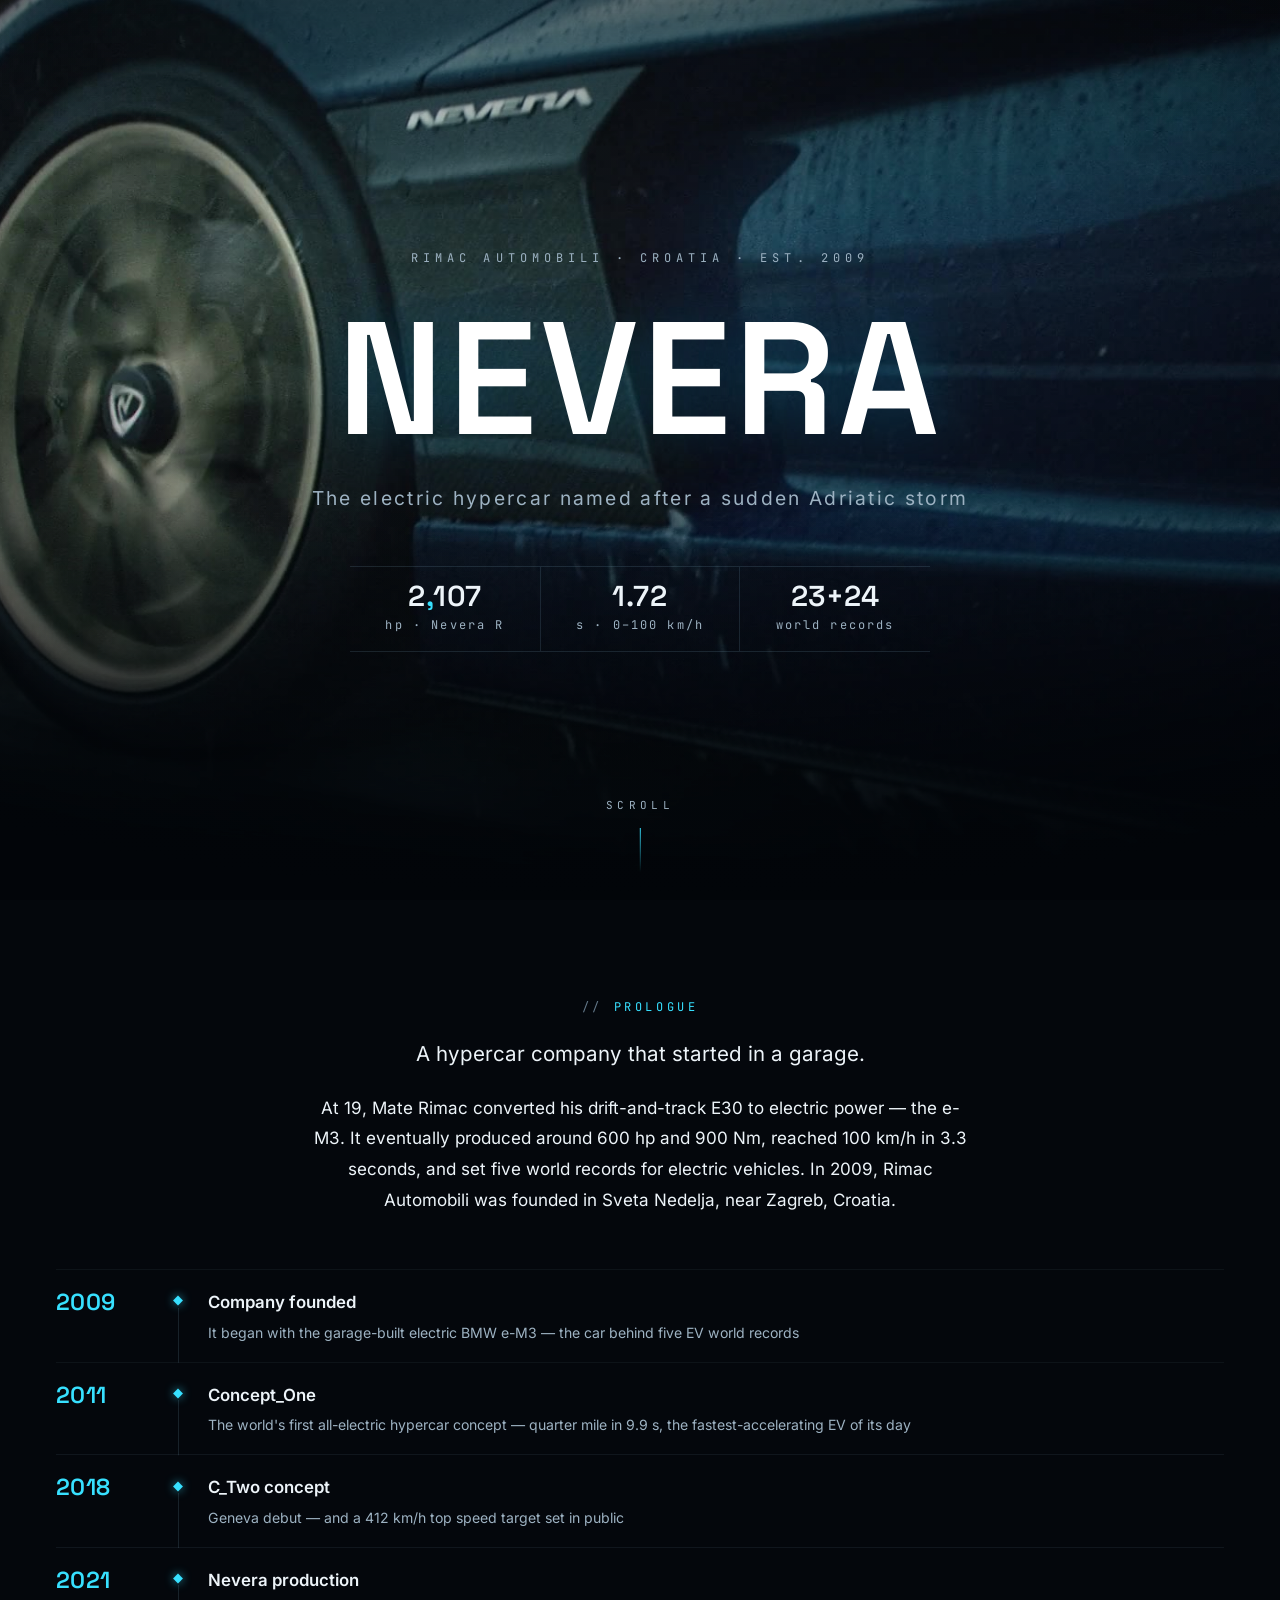
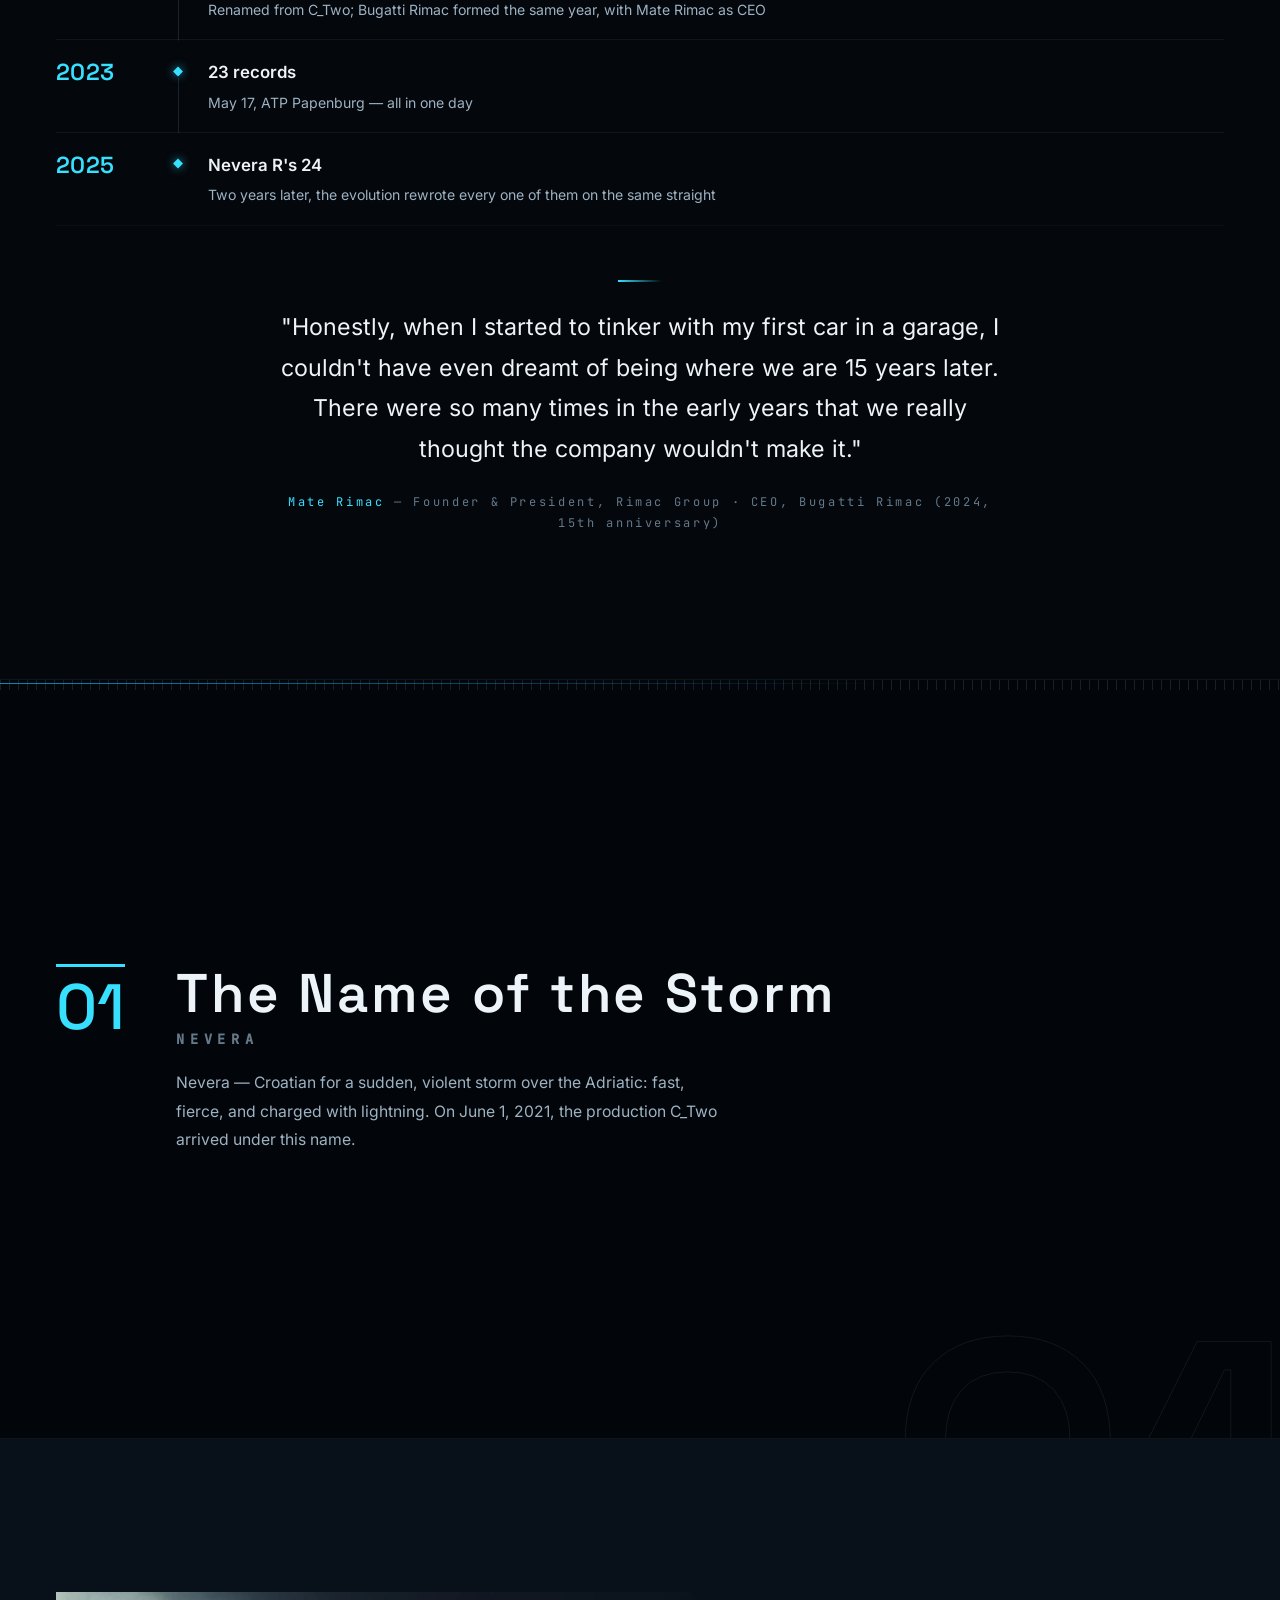
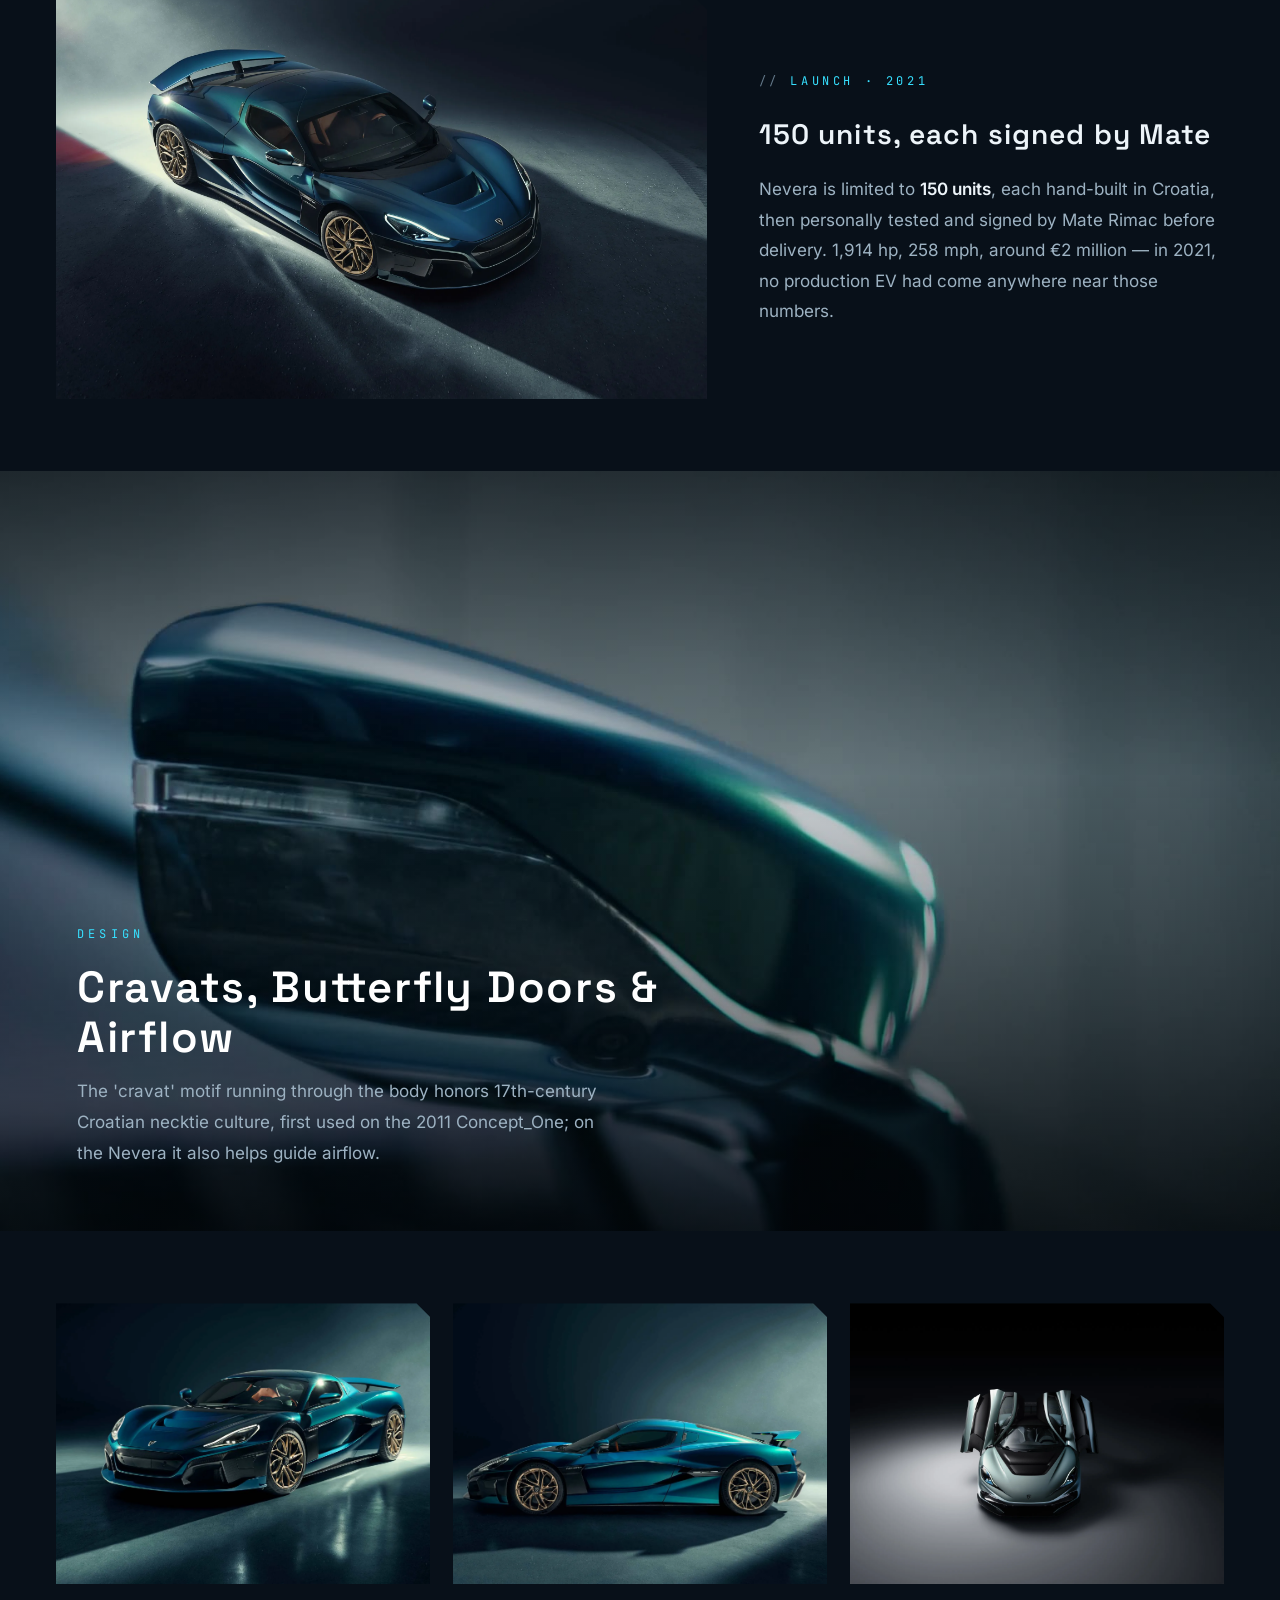
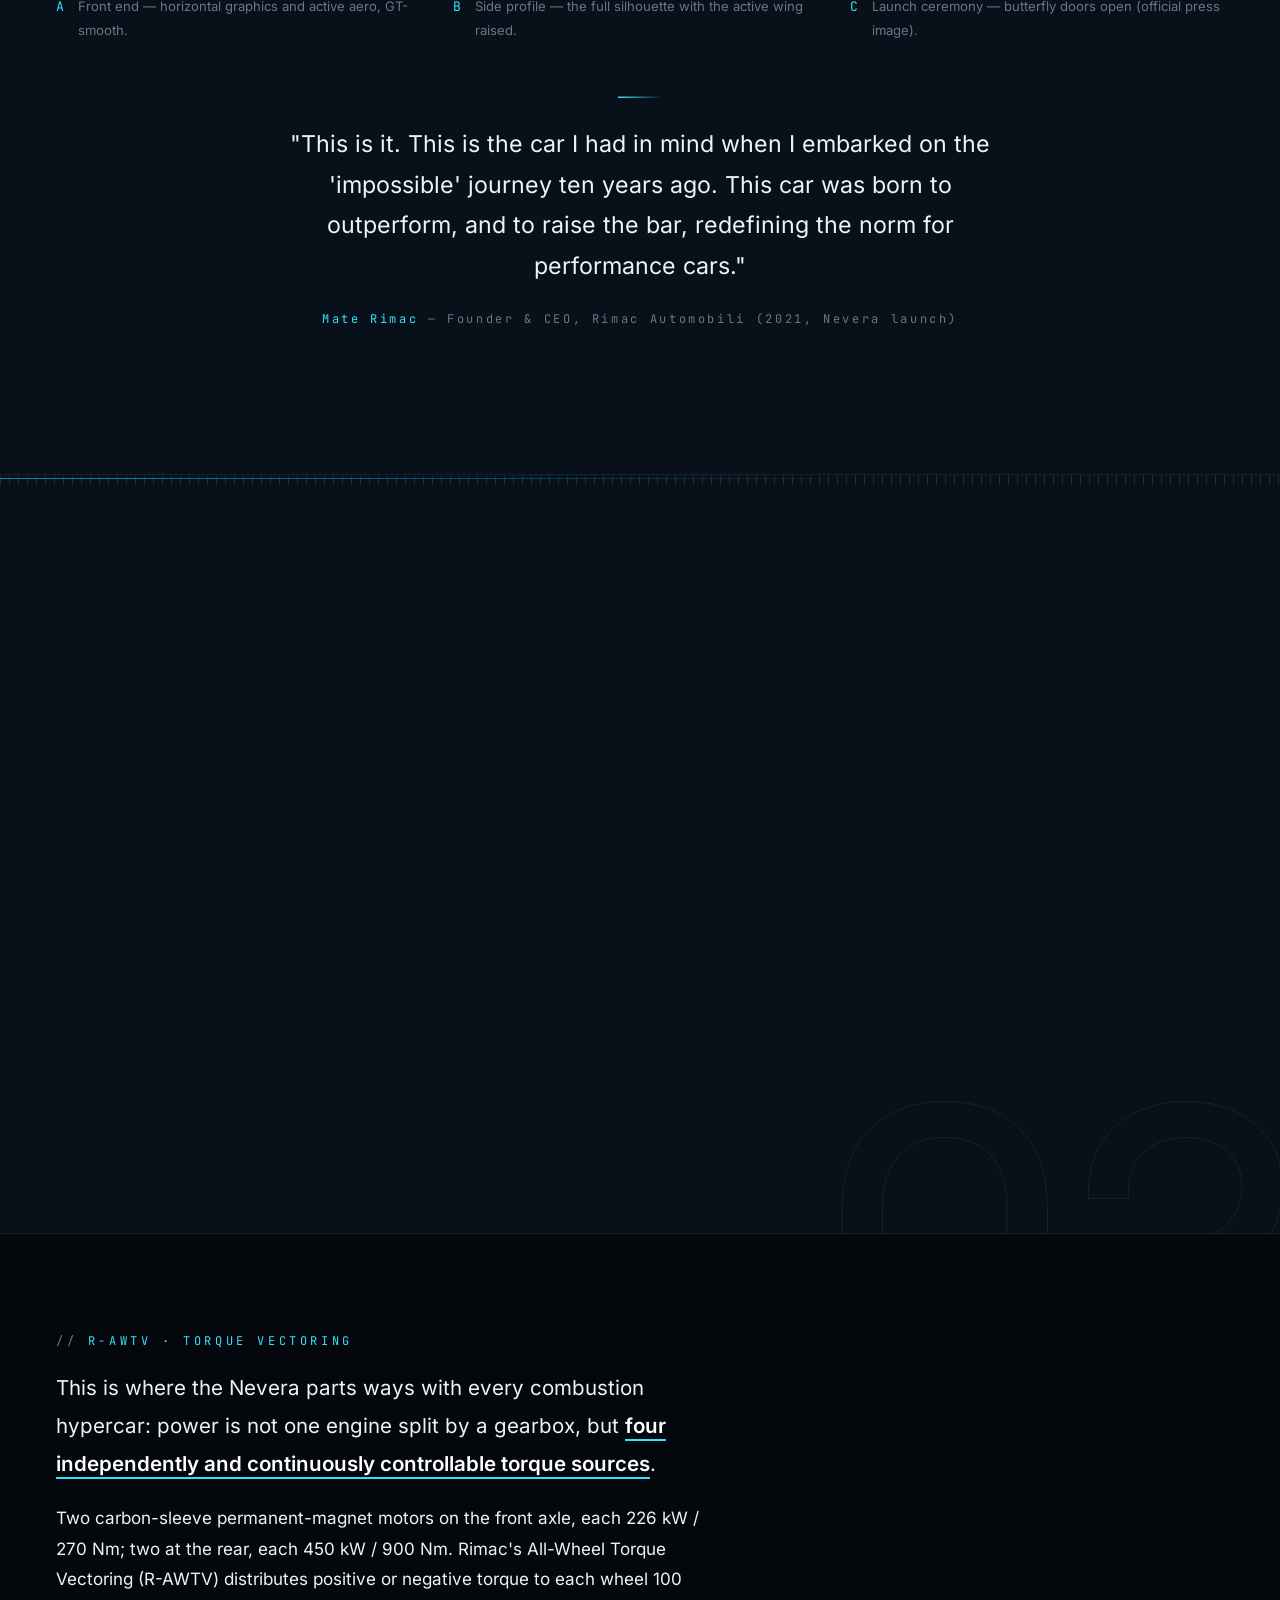
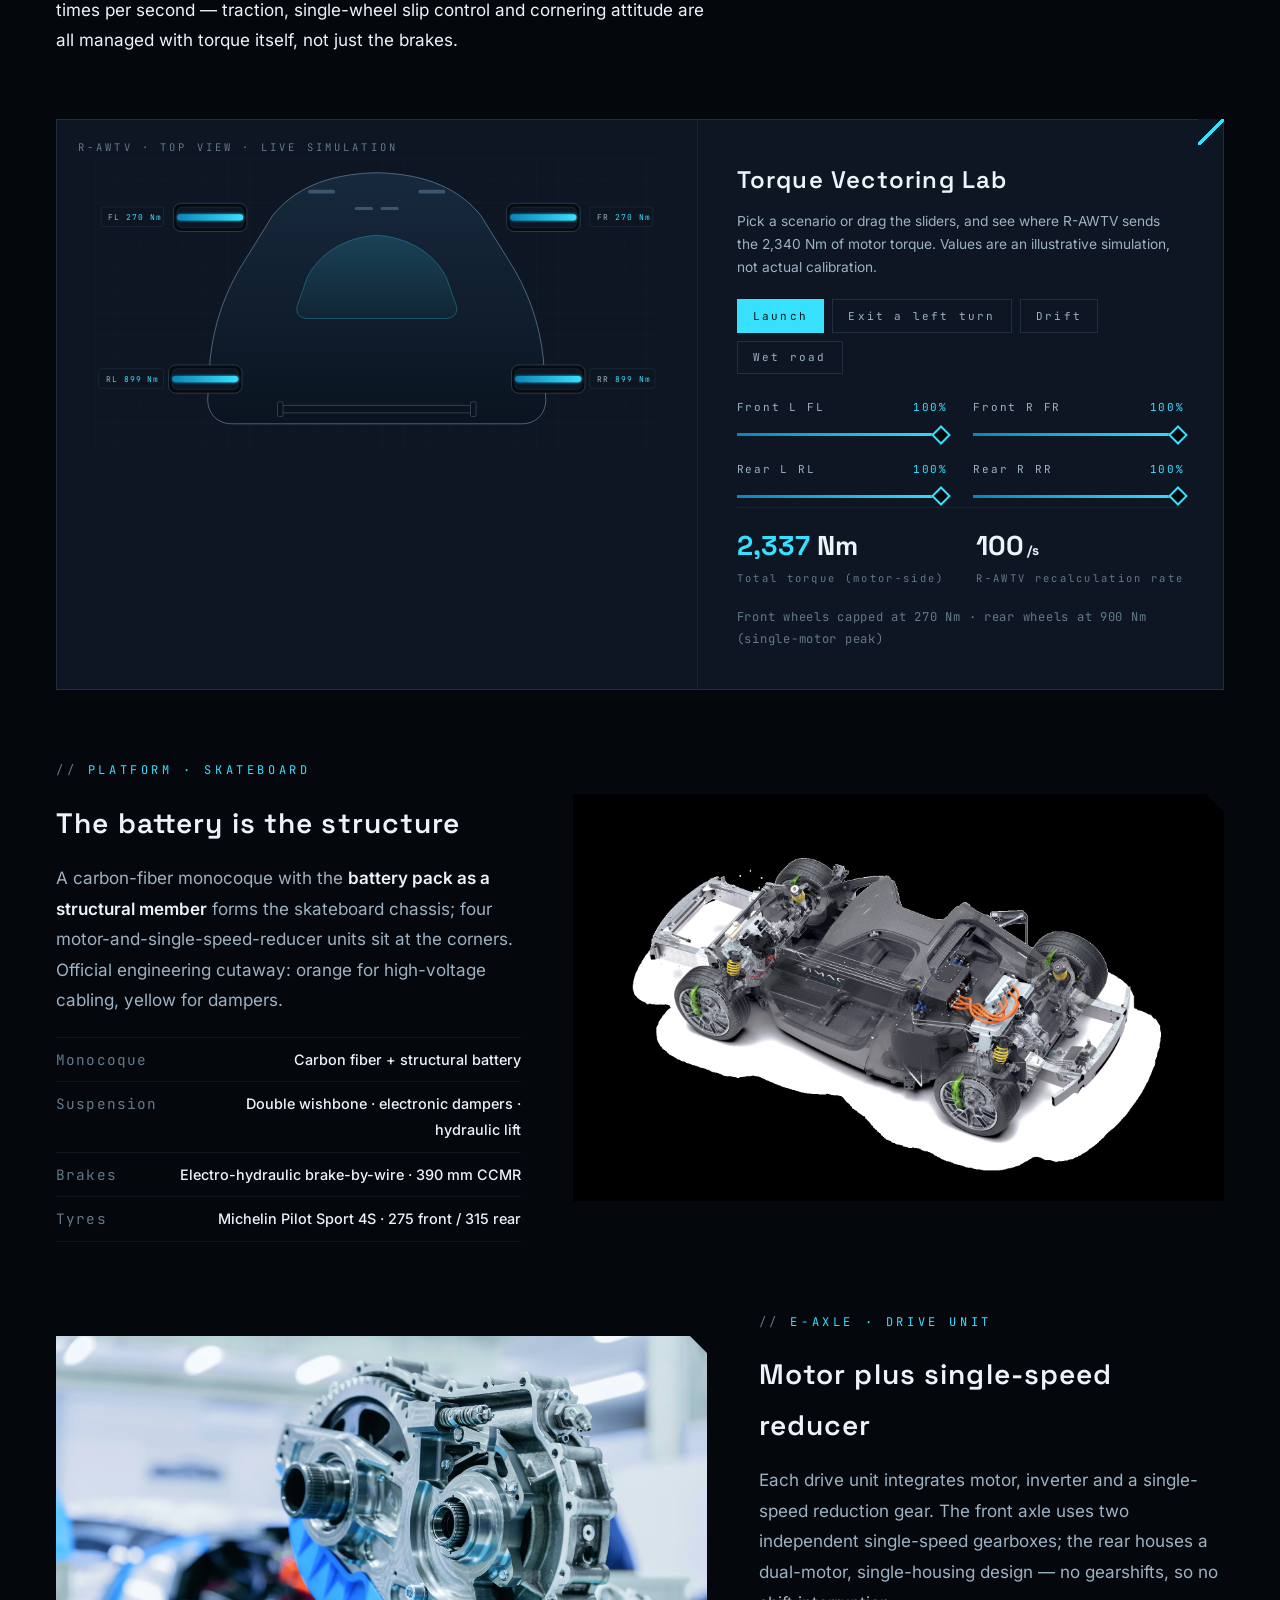
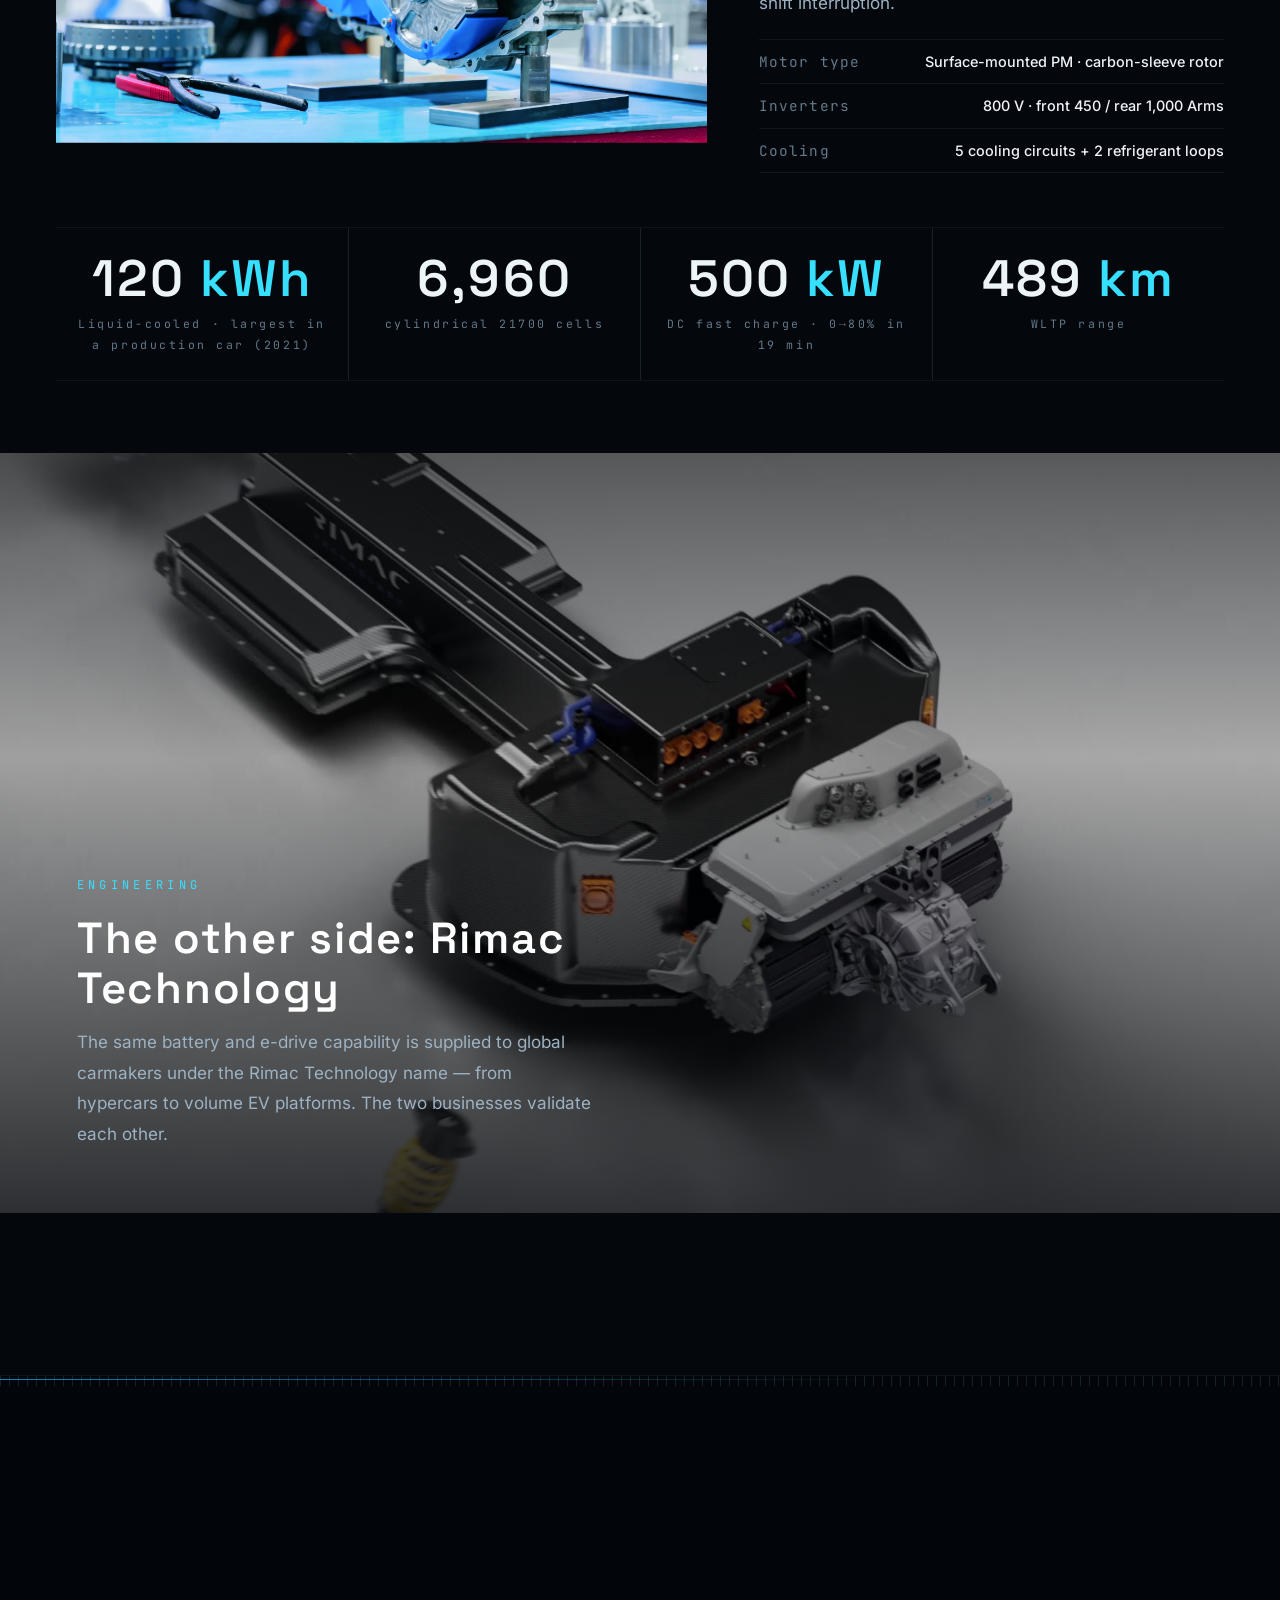
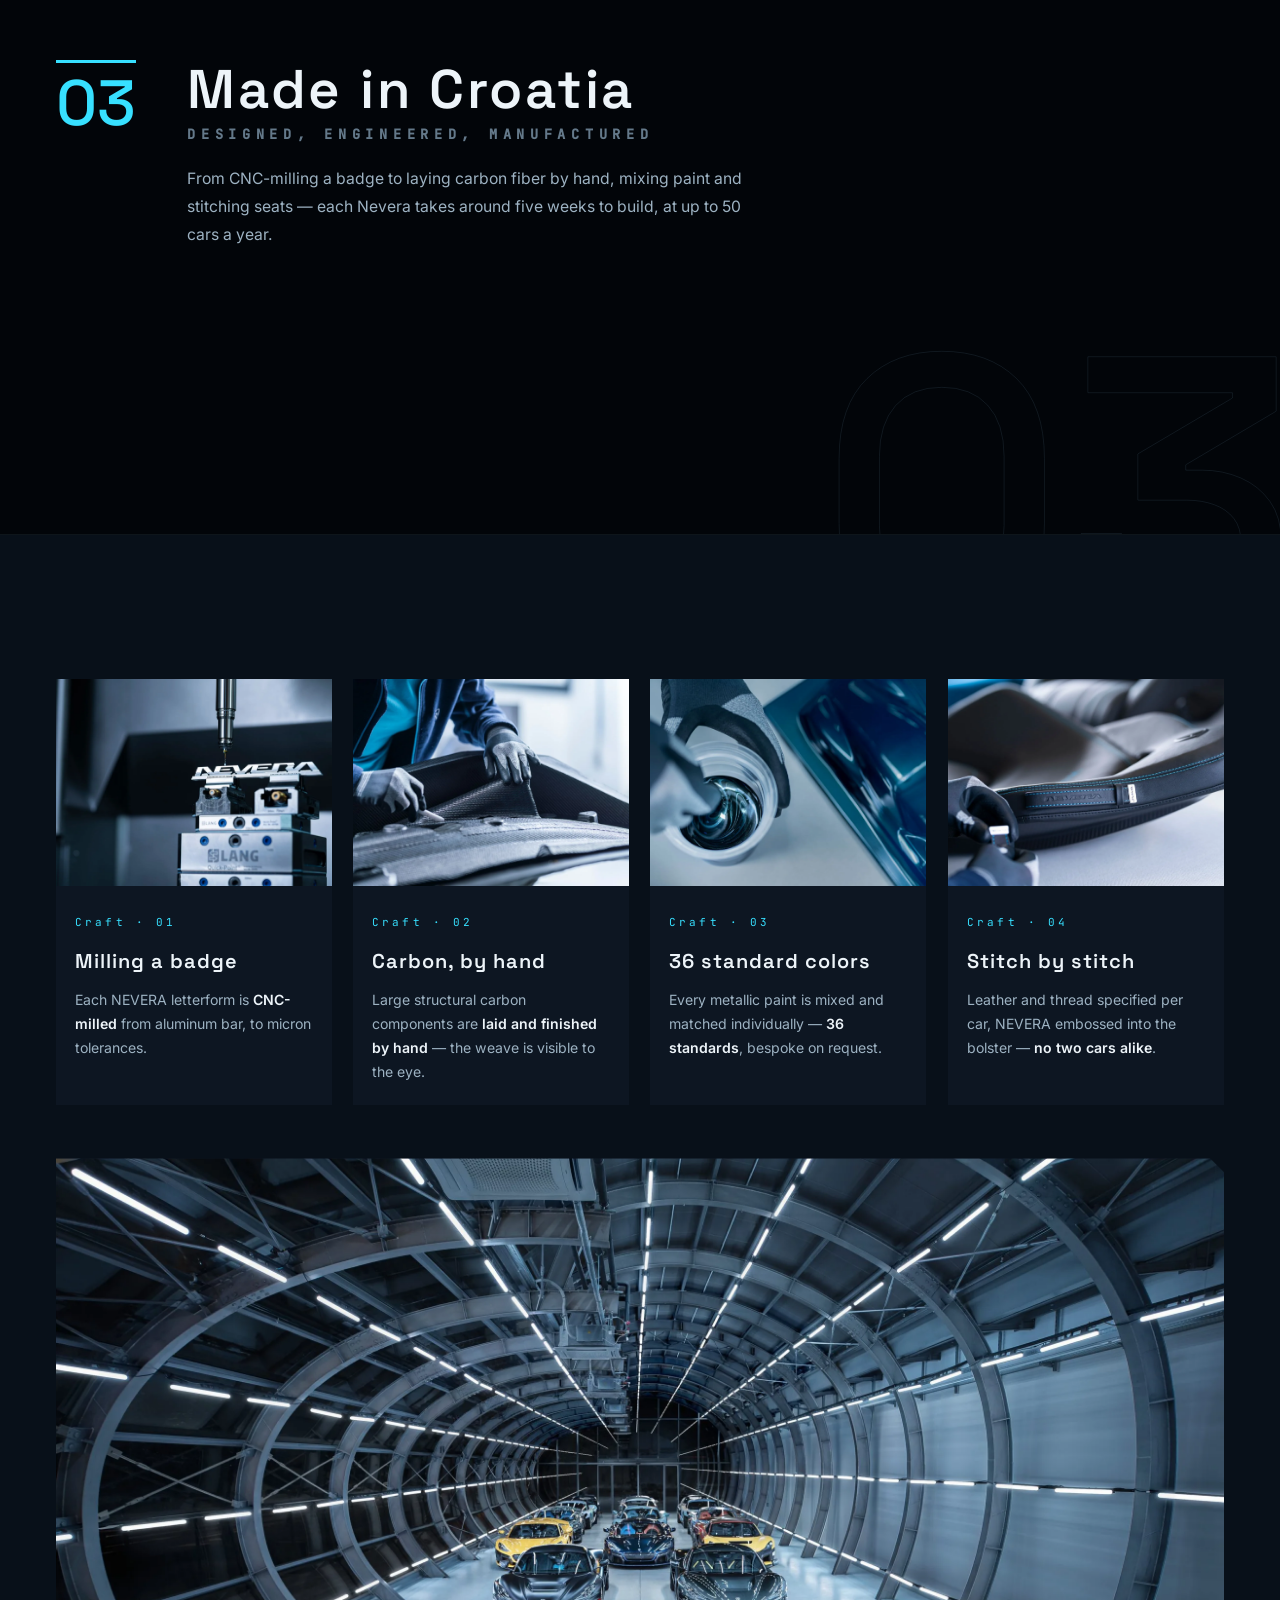
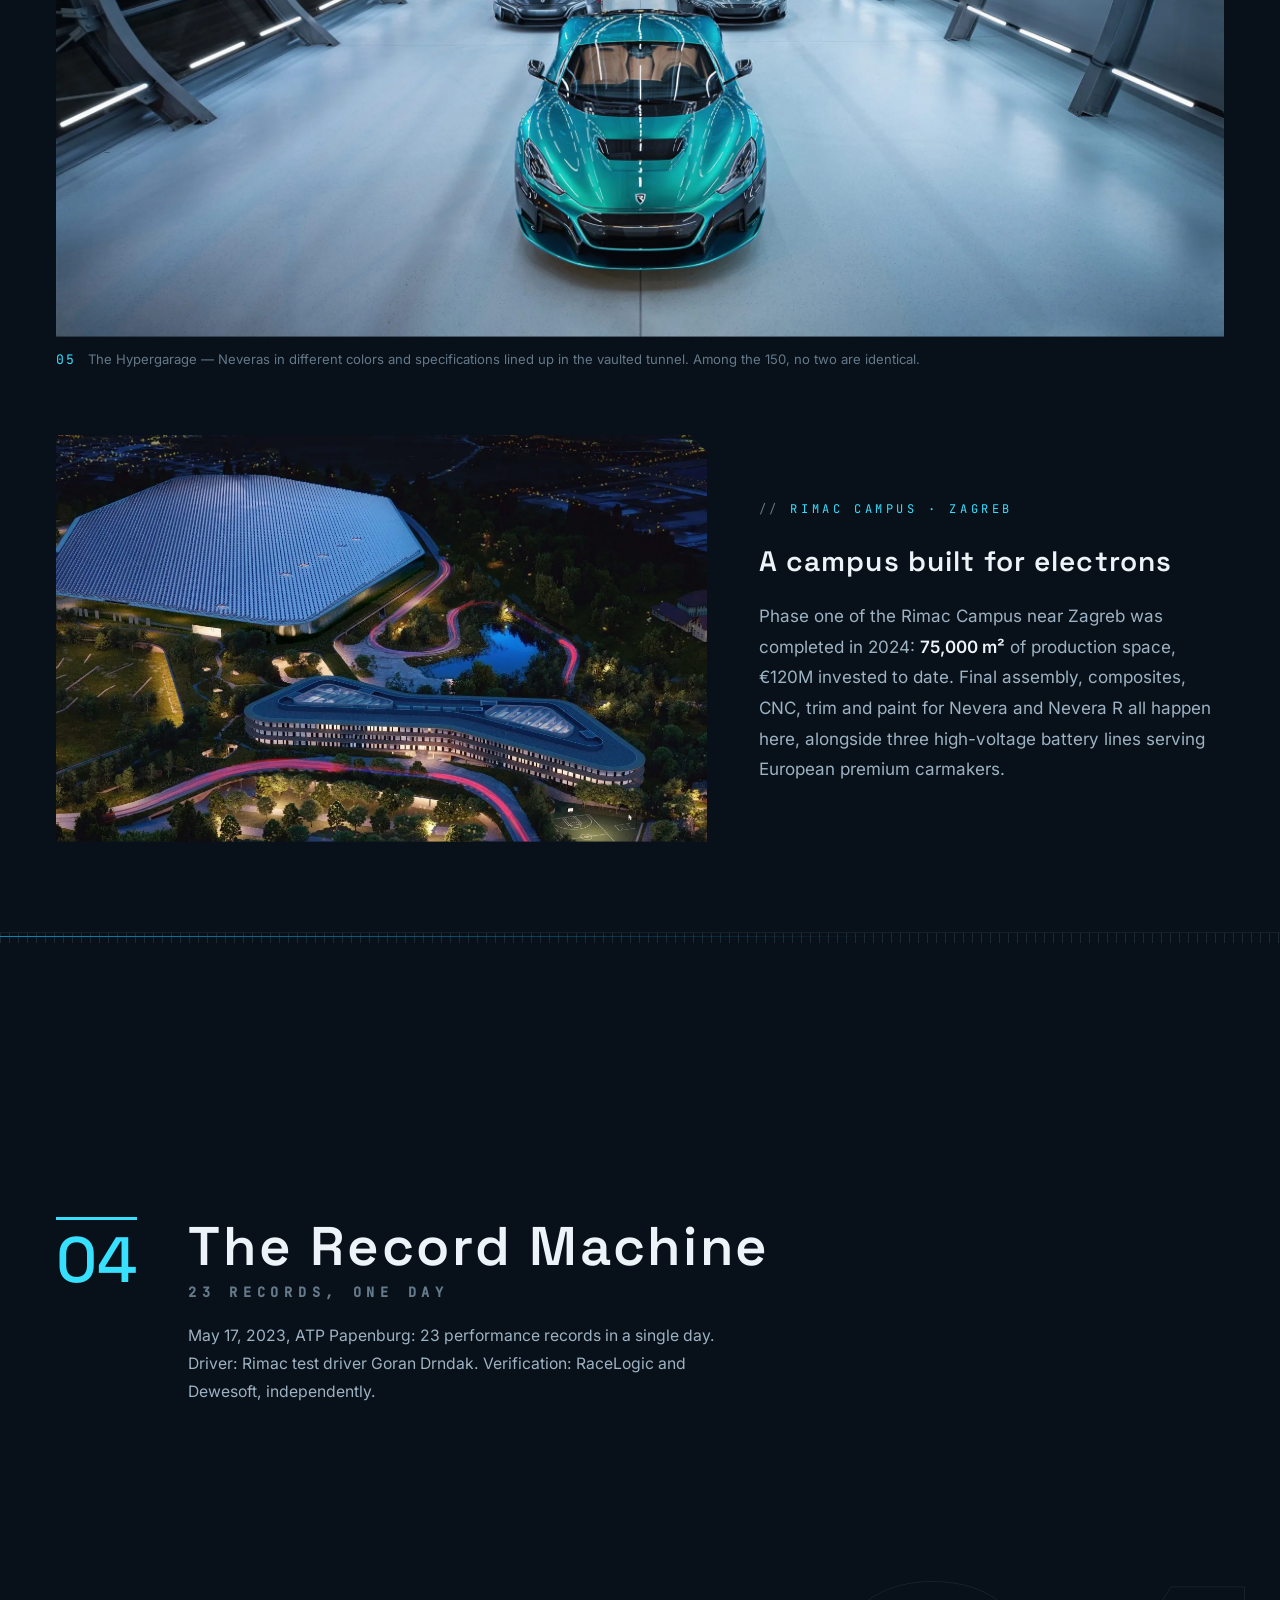
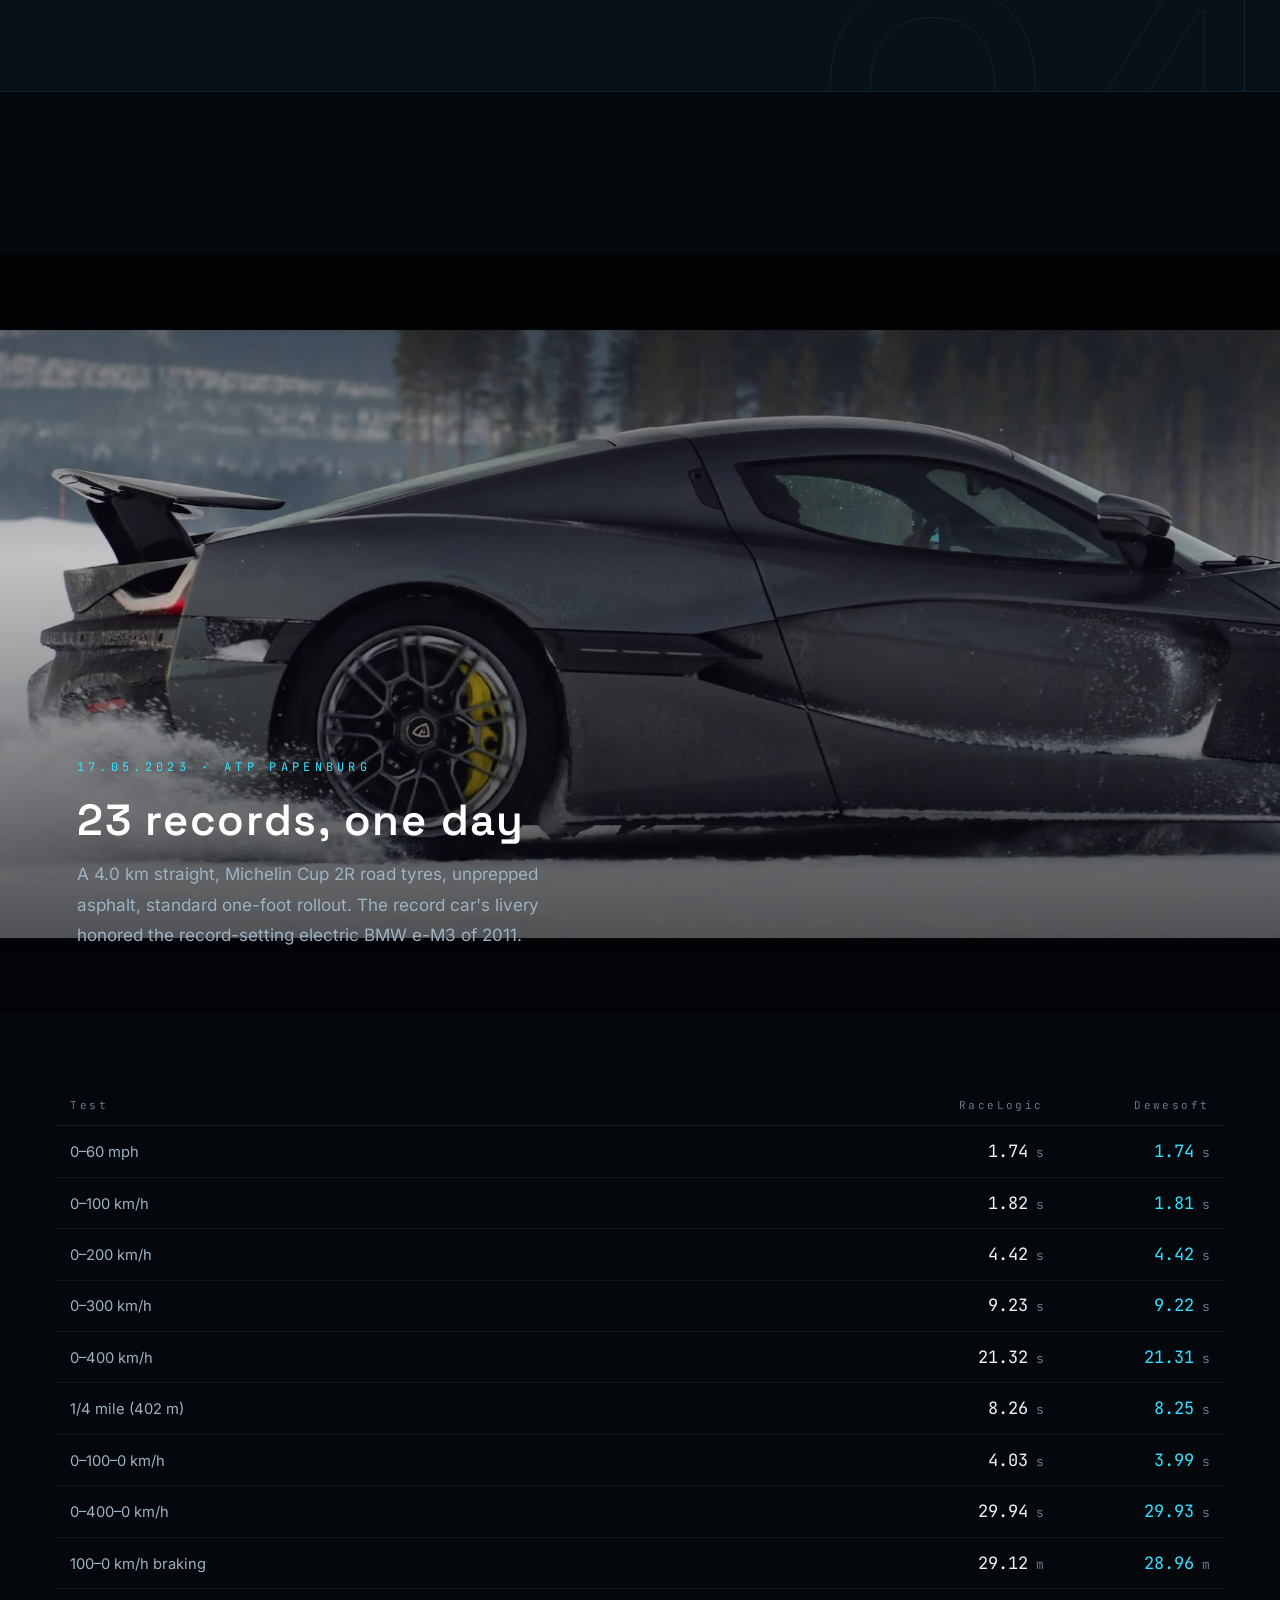
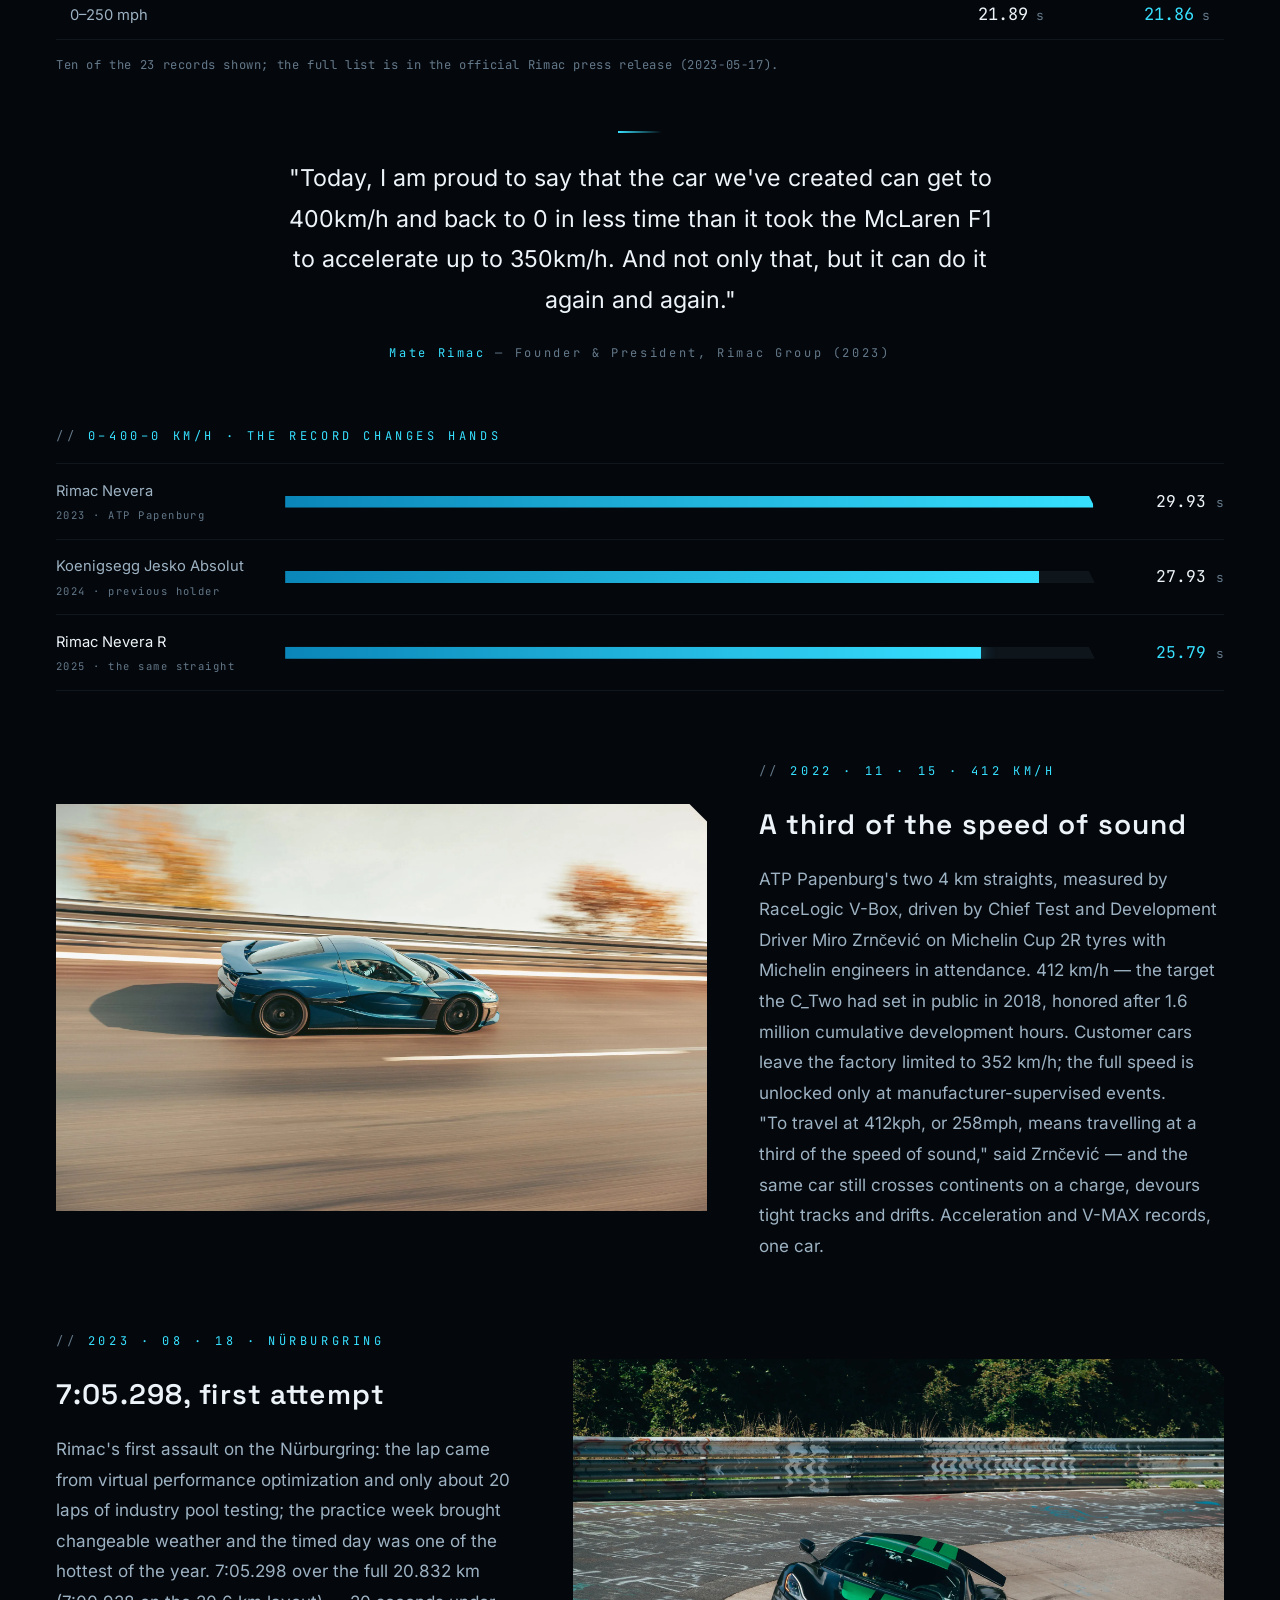
==== commit 42ecefa3: "Move rebellious clip to records chapter vsection; drop ch05 break video bg" ====
--- a/en.html
+++ b/en.html
@@ -9,7 +9,7 @@
 <meta property="og:title" content="NEVERA — Rimac Nevera &amp; Nevera R">
 <meta property="og:description" content="The electric hypercar named after a sudden Adriatic storm: four motors · 47 single-day world records · 431.45 km/h">
 <meta property="og:image" content="img/nevera-r-the-rise-of-a-new-era.webp">
-<link rel="stylesheet" href="css/style.css?v=4">
+<link rel="stylesheet" href="css/style.css?v=5">
 <link rel="icon" href="data:image/svg+xml,%3Csvg xmlns='http://www.w3.org/2000/svg' viewBox='0 0 100 100'%3E%3Cpath d='M0 0 L100 0 L100 86 L86 100 L0 100 Z' fill='%2304070c'/%3E%3Cpath d='M58 18 L30 58 L47 58 L40 84 L72 42 L53 42 Z' fill='%2337e0ff'/%3E%3C/svg%3E">
 </head>
 <body>
@@ -427,8 +427,8 @@
 
 <section class="chapter" id="recbody">
   <div class="vsection">
-    <video autoplay muted loop playsinline preload="none" poster="video/highlights-poster.jpg" data-autoview>
-      <source src="video/highlights.mp4" type="video/mp4">
+    <video autoplay muted loop playsinline preload="none" poster="video/rebellious-bg-poster.jpg" data-autoview>
+      <source src="video/rebellious-bg.mp4" type="video/mp4">
     </video>
     <div class="vsection__veil"></div>
     <div class="vsection__content">
@@ -544,10 +544,7 @@
 </section>
 
 <!-- ============ 05 Nevera R ============ -->
-<div class="chapter-break chapter-break--deep chapter-break--video" id="neverar" data-chapter>
-  <video class="chapter-break__bg" autoplay muted loop playsinline preload="none" poster="video/rebellious-bg-poster.jpg" data-bgvideo>
-    <source src="video/rebellious-bg.mp4" type="video/mp4">
-  </video>
+<div class="chapter-break chapter-break--deep" id="neverar" data-chapter>
   <span class="chapter-break__wm" aria-hidden="true">R</span>
   <div class="ticks chapter-break__ticks"></div>
   <div class="chapter-break__inner">
@@ -830,7 +827,7 @@
   </div>
 </footer>
 
-<script src="js/lang-detect.js?v=4"></script>
-<script src="js/main.js?v=4"></script>
+<script src="js/lang-detect.js?v=5"></script>
+<script src="js/main.js?v=5"></script>
 </body>
 </html>
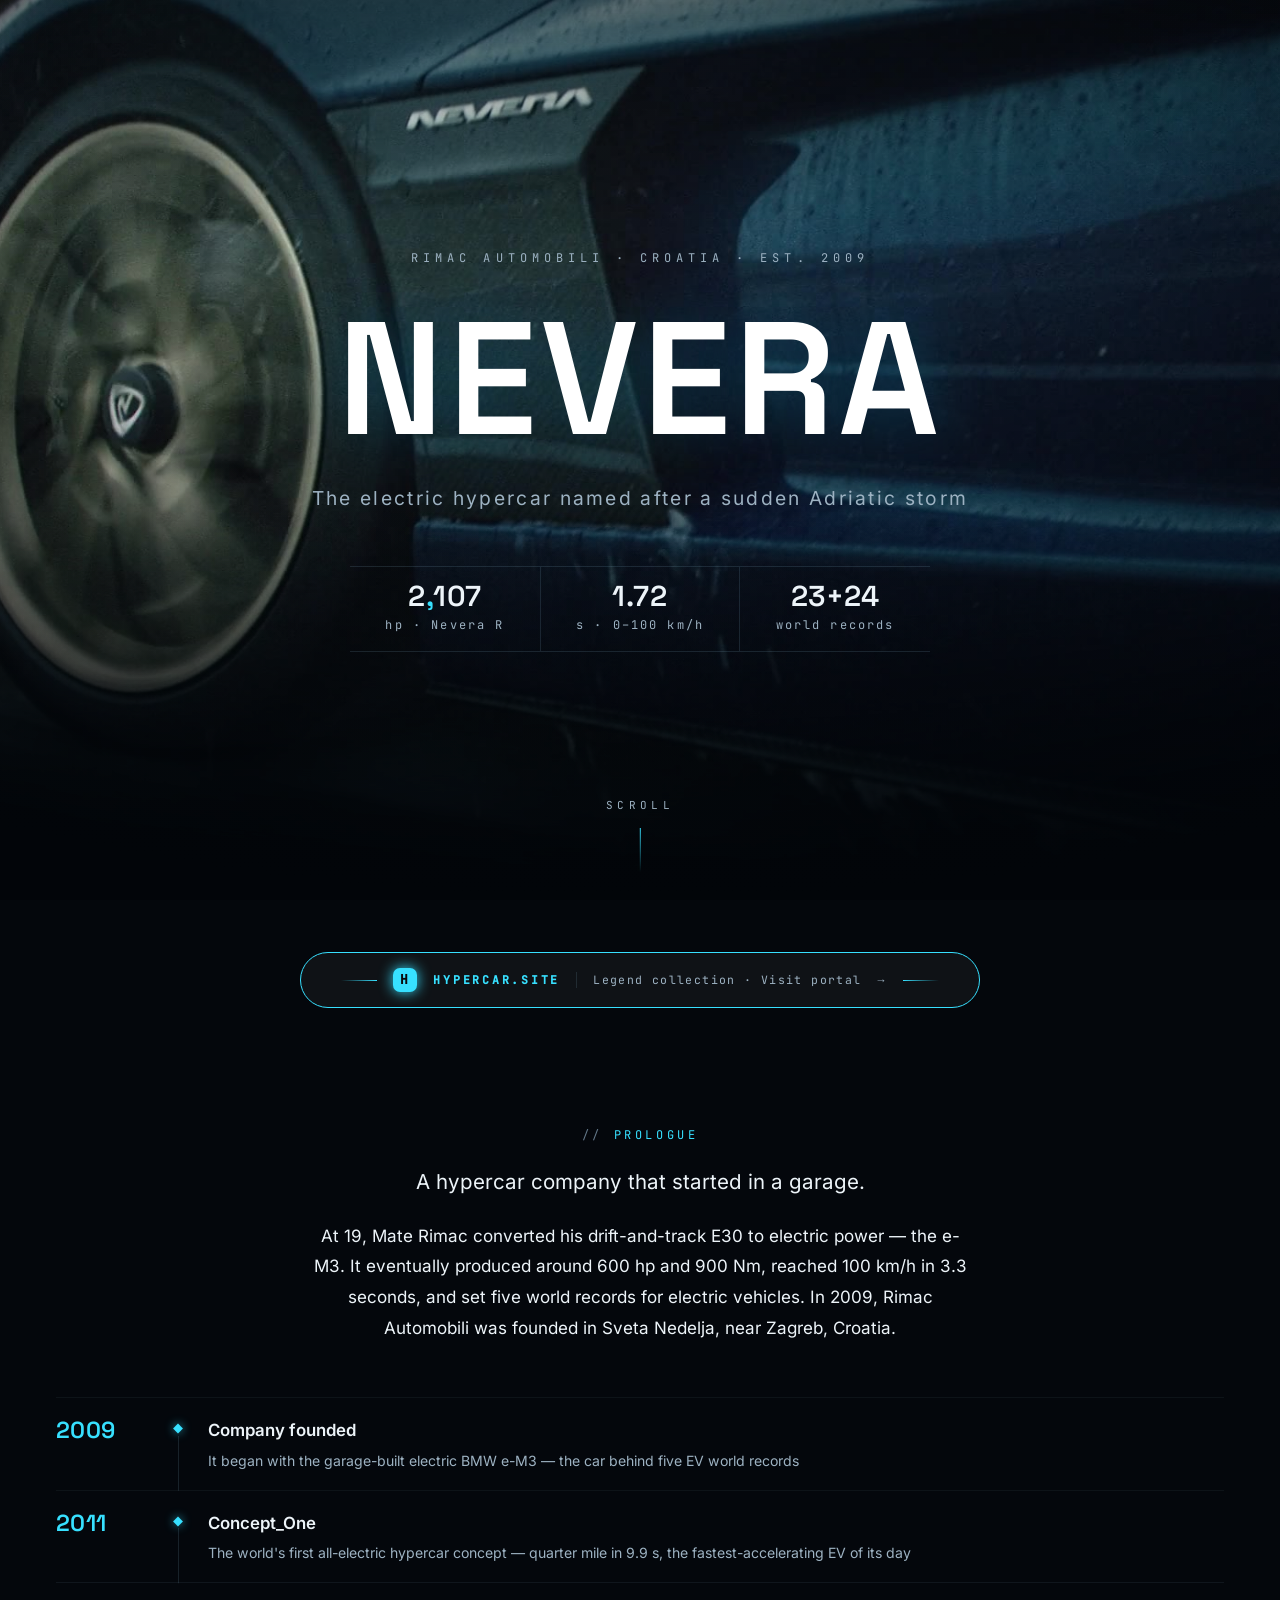
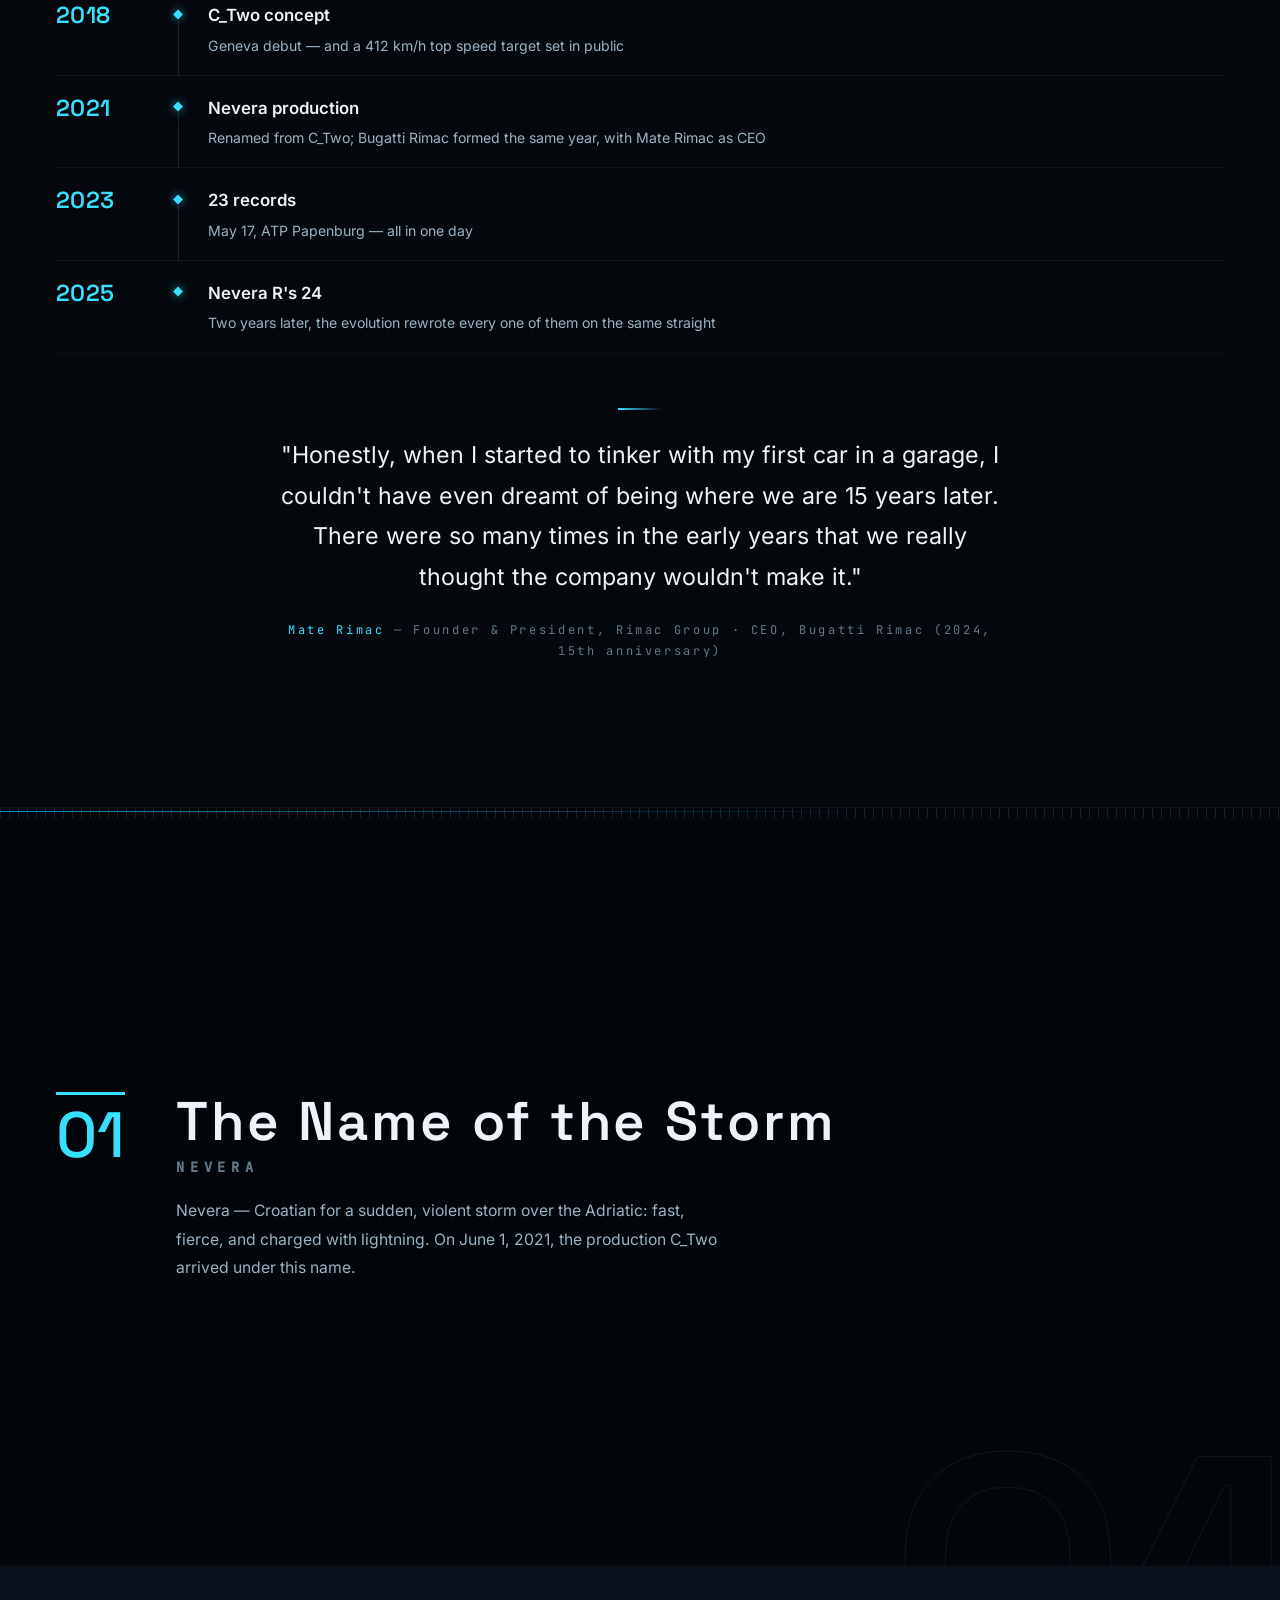
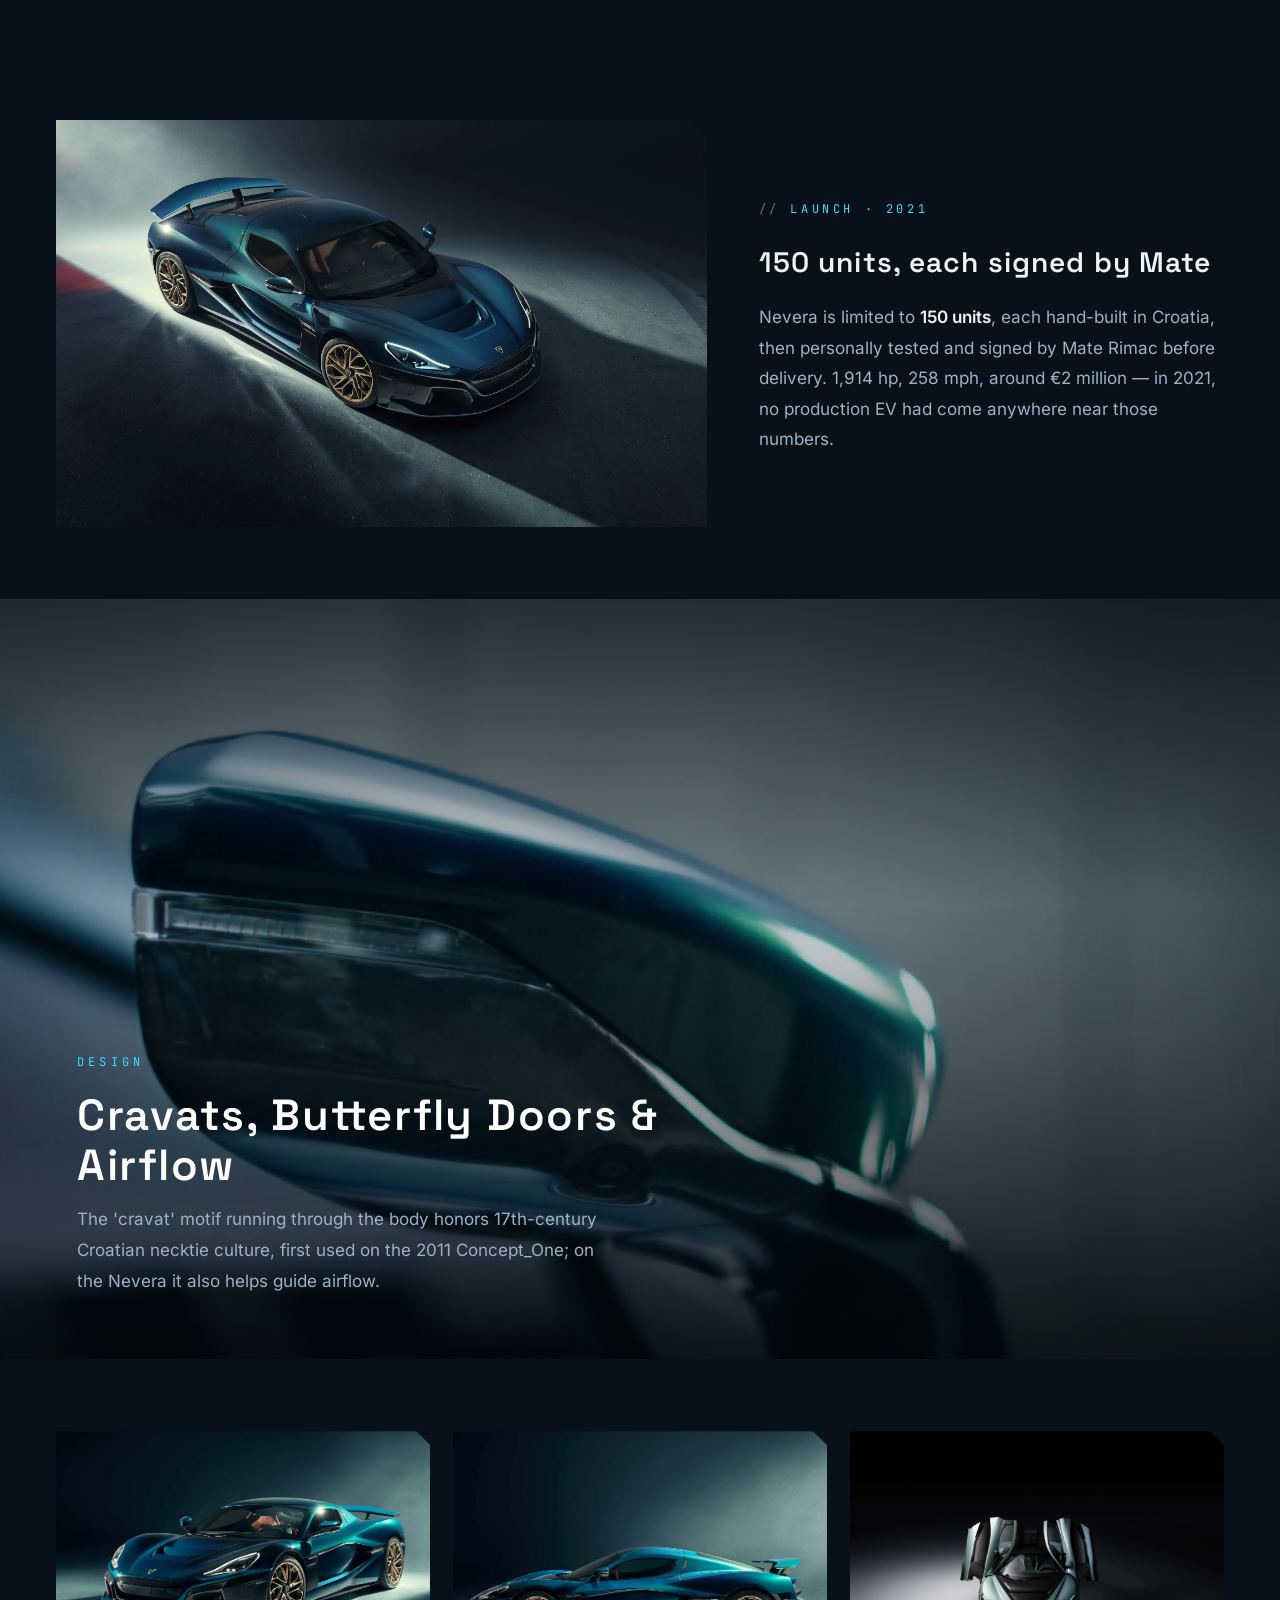
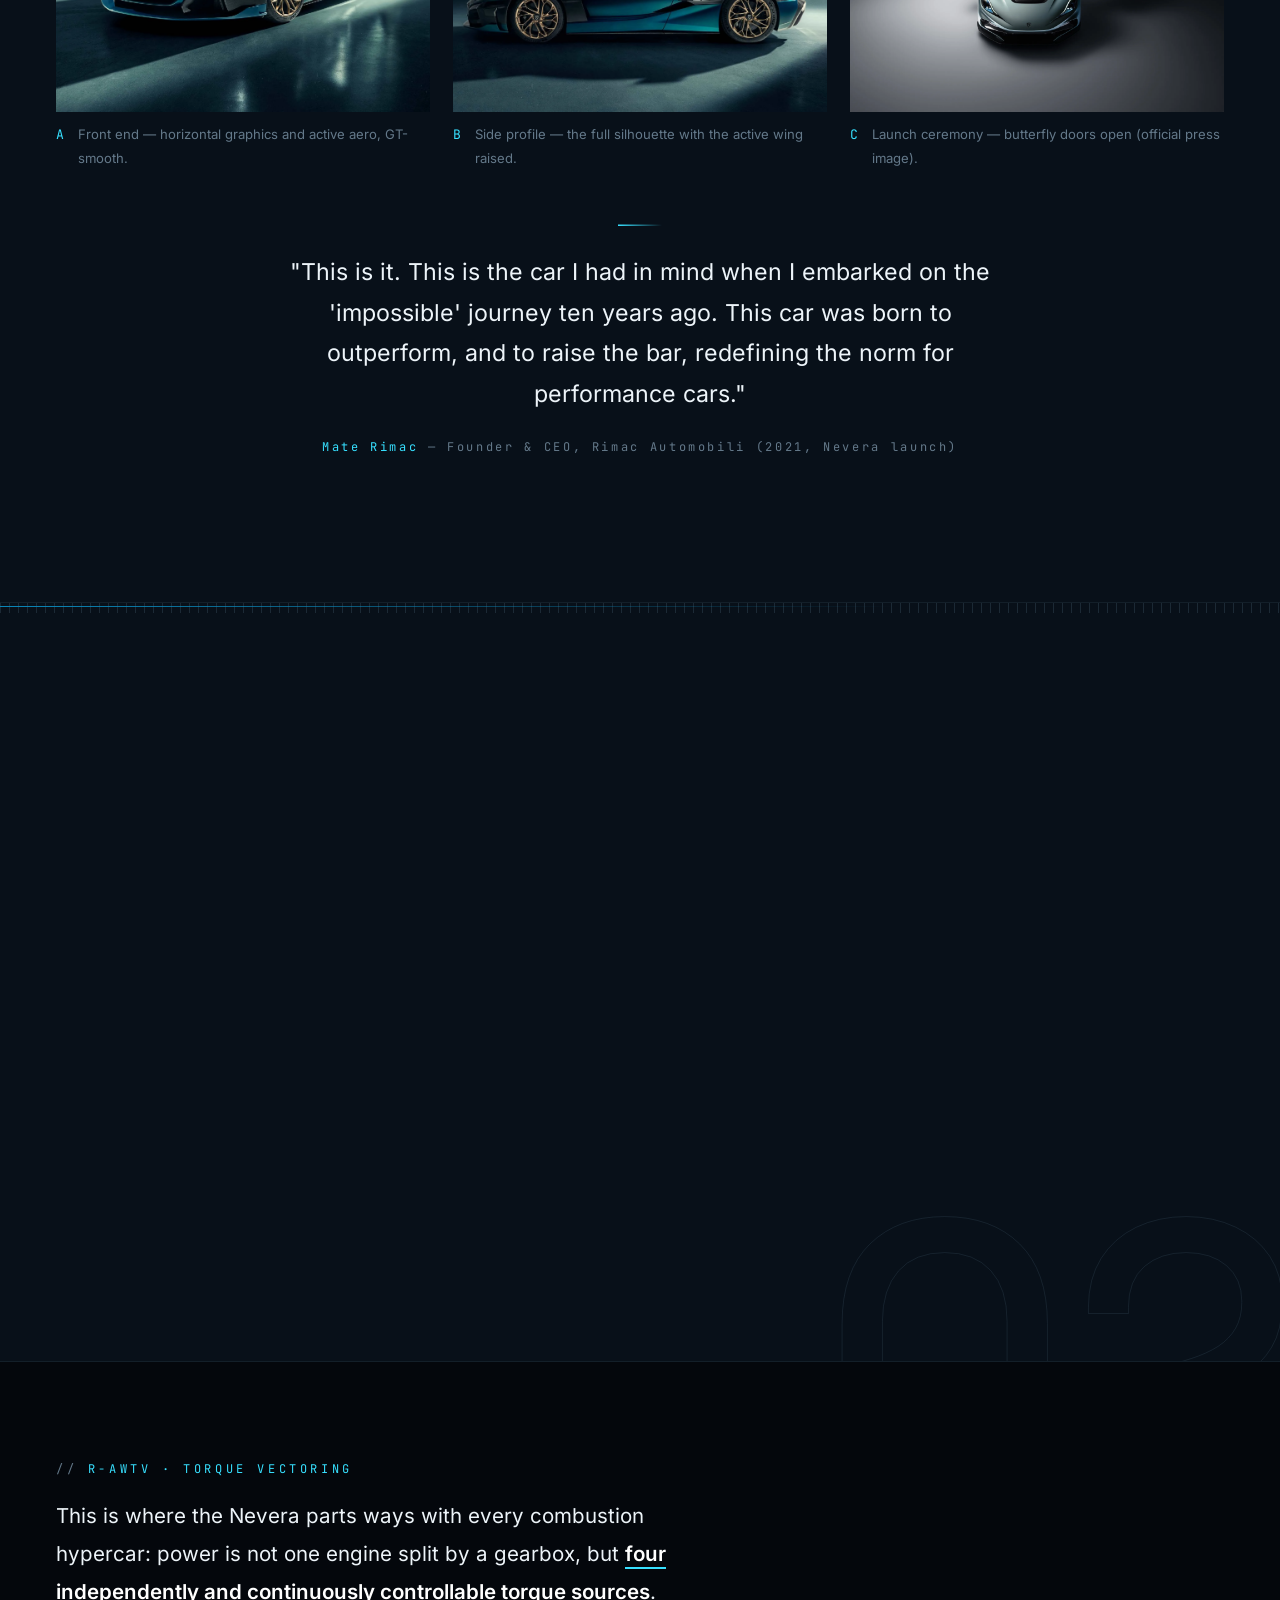
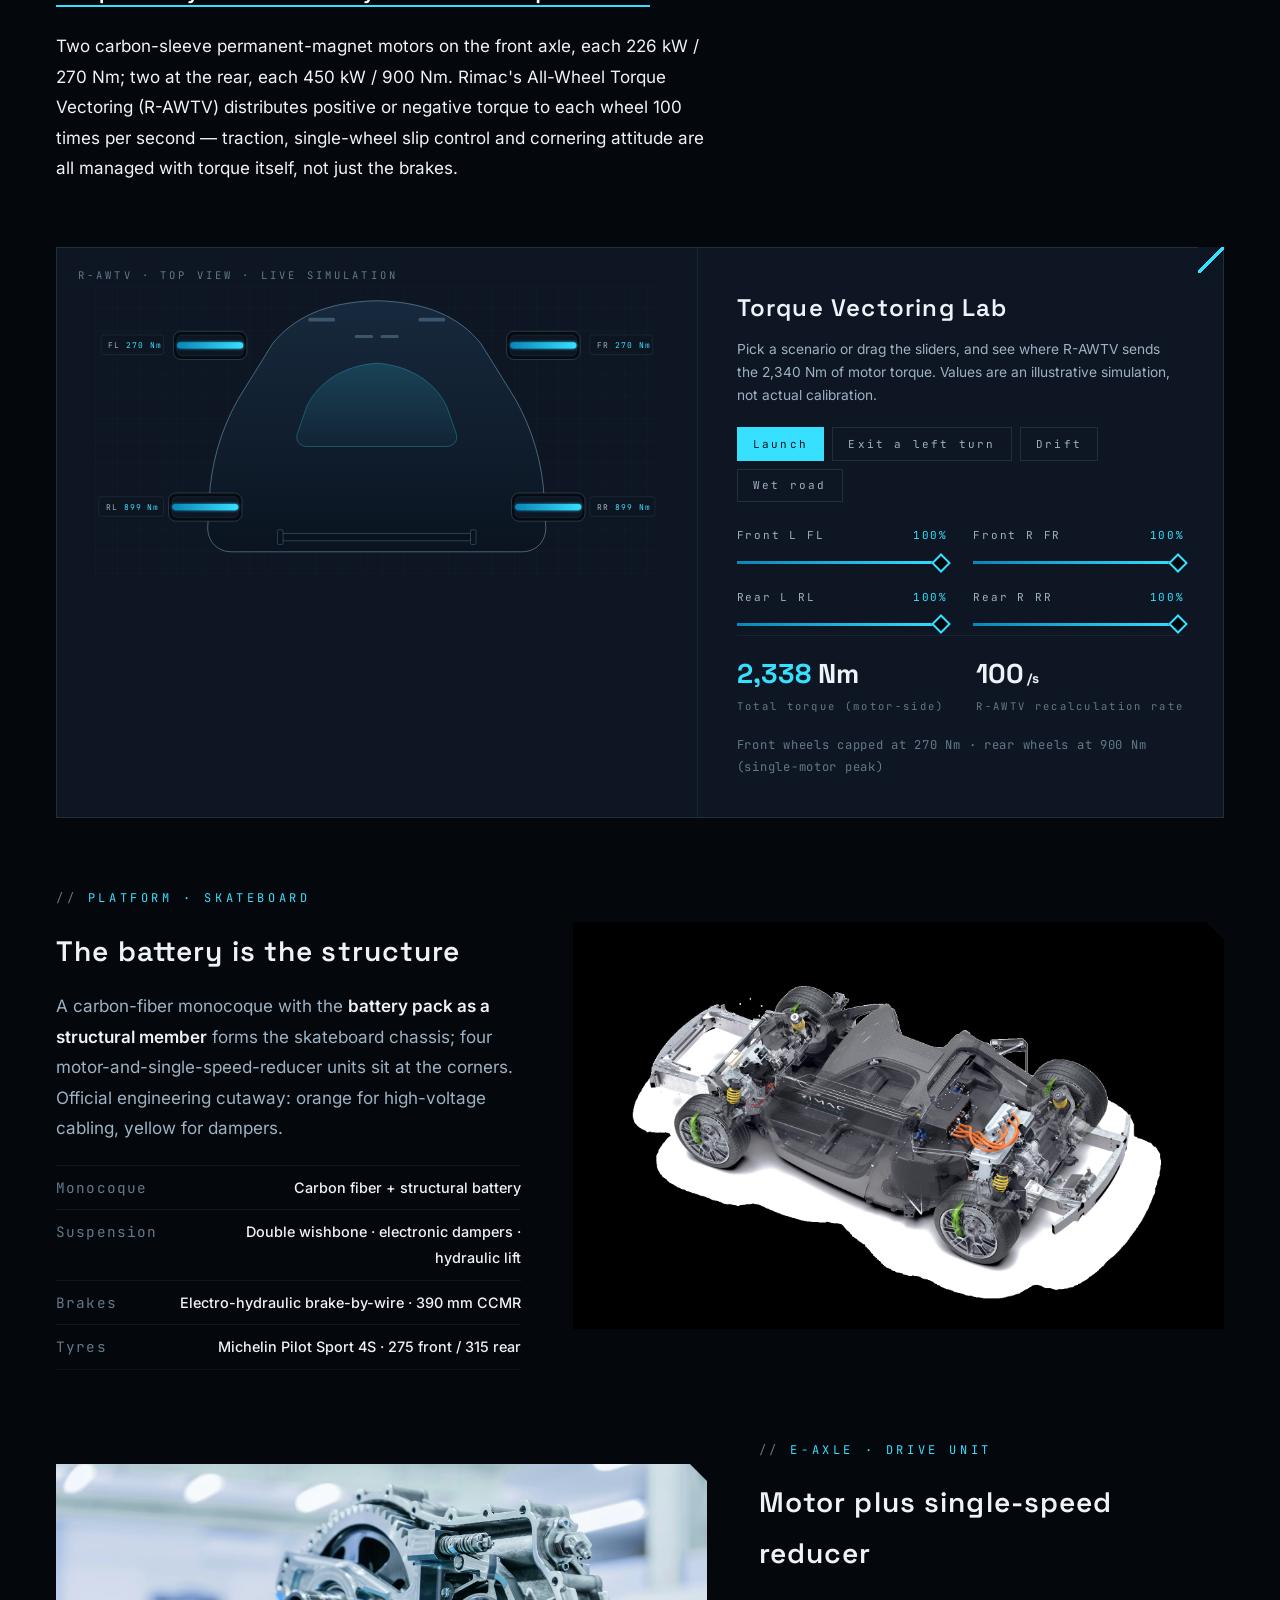
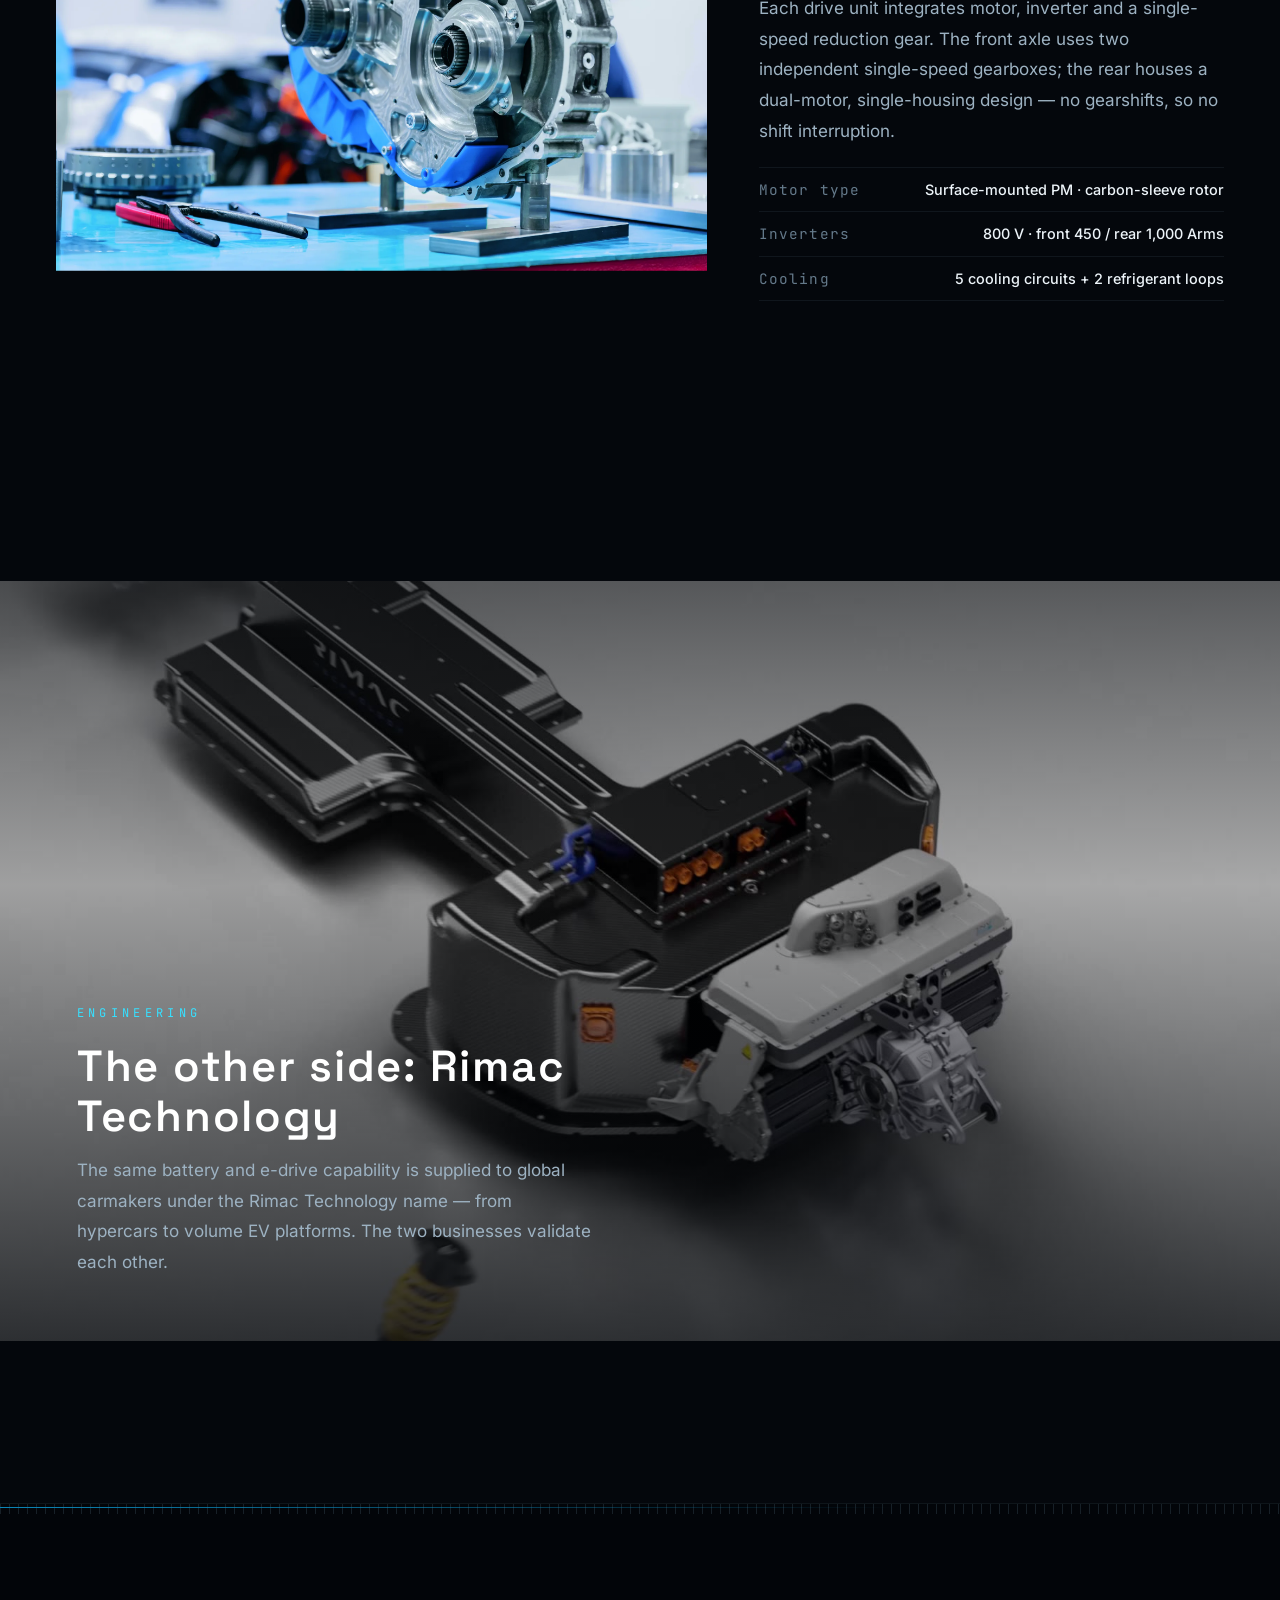
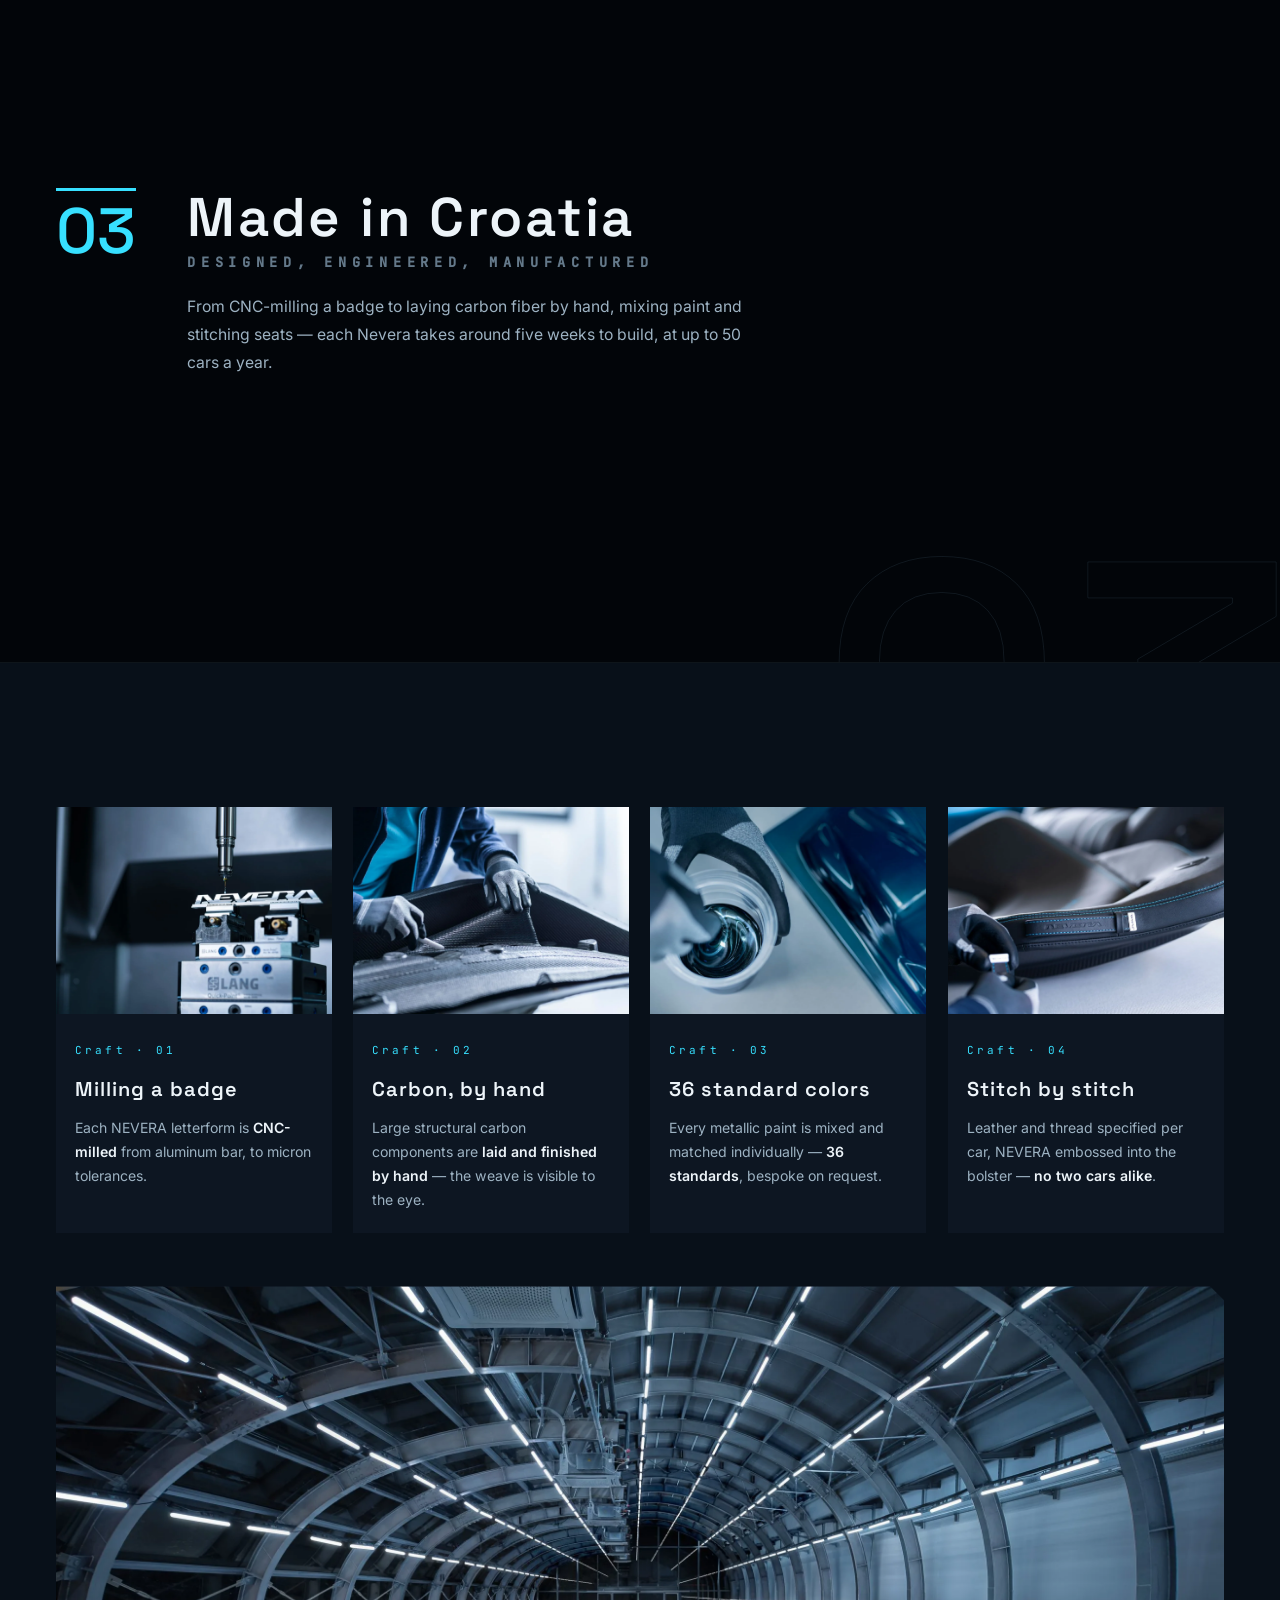
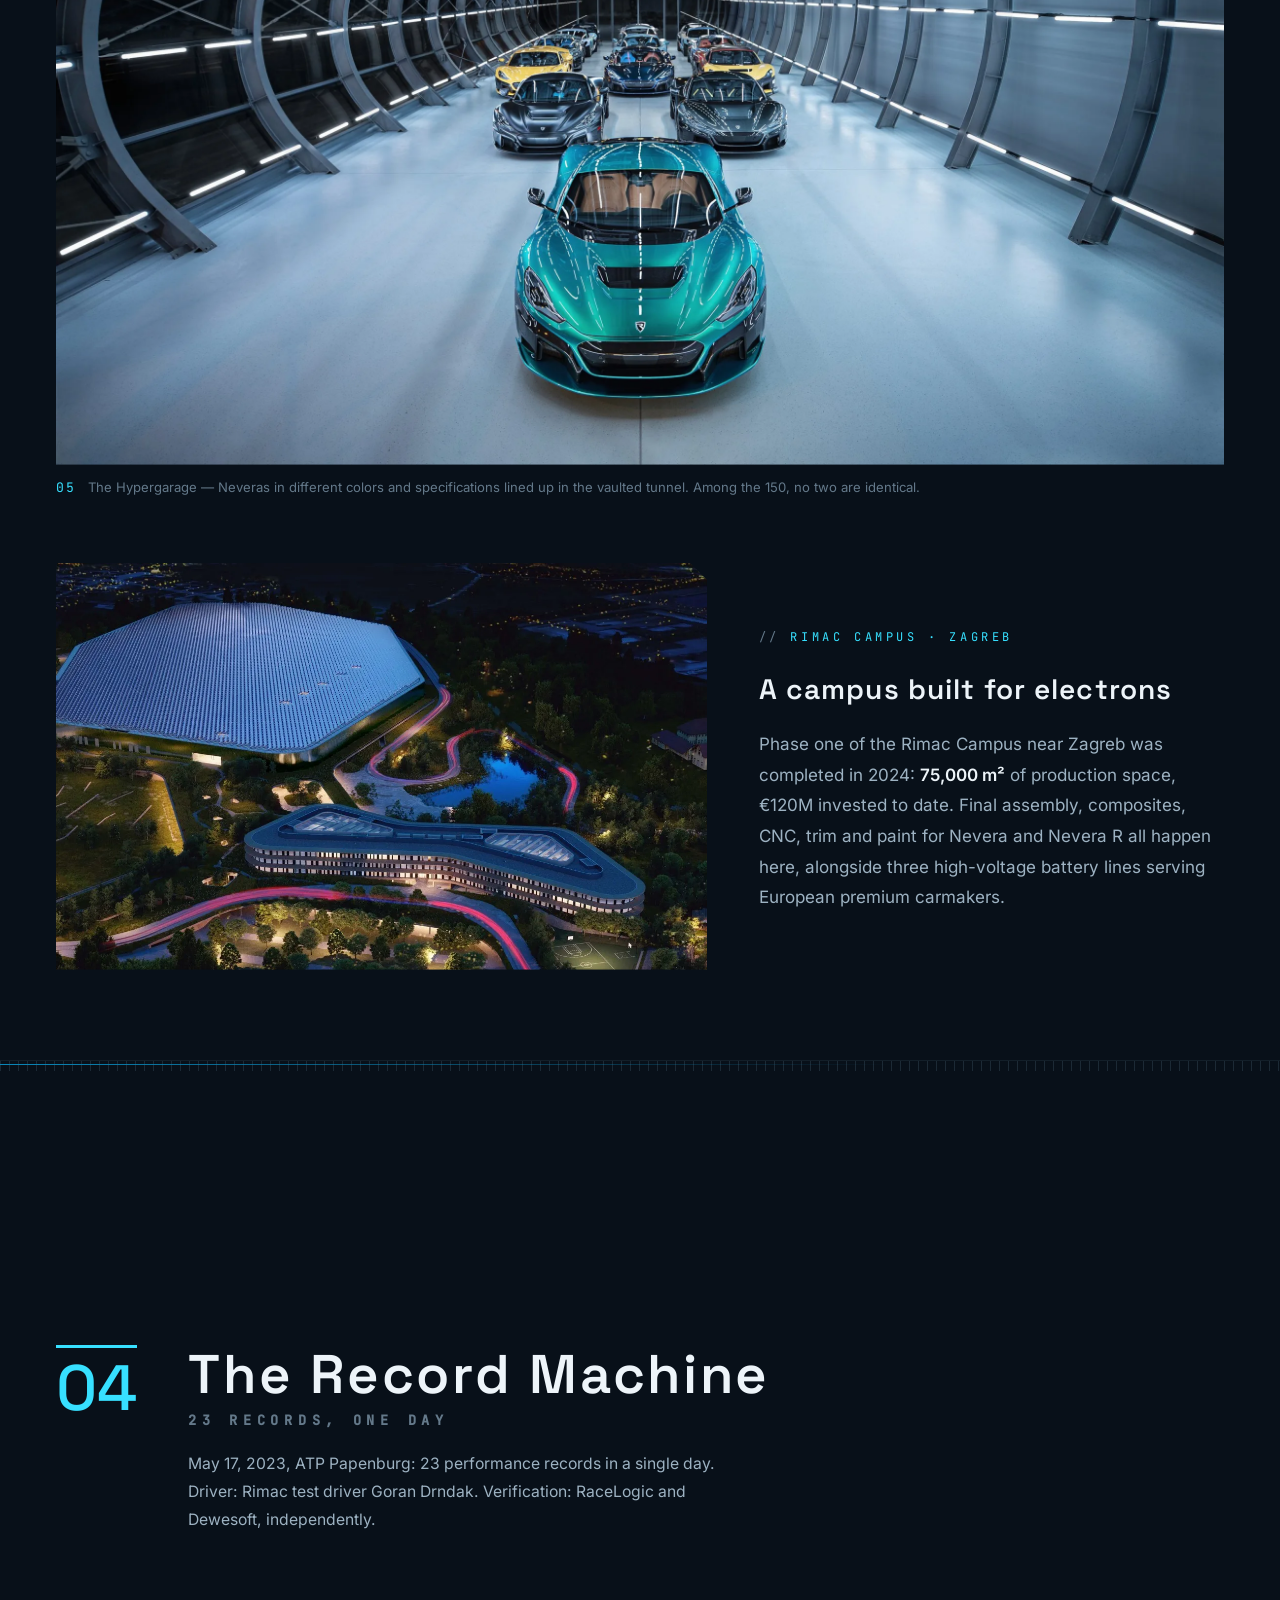
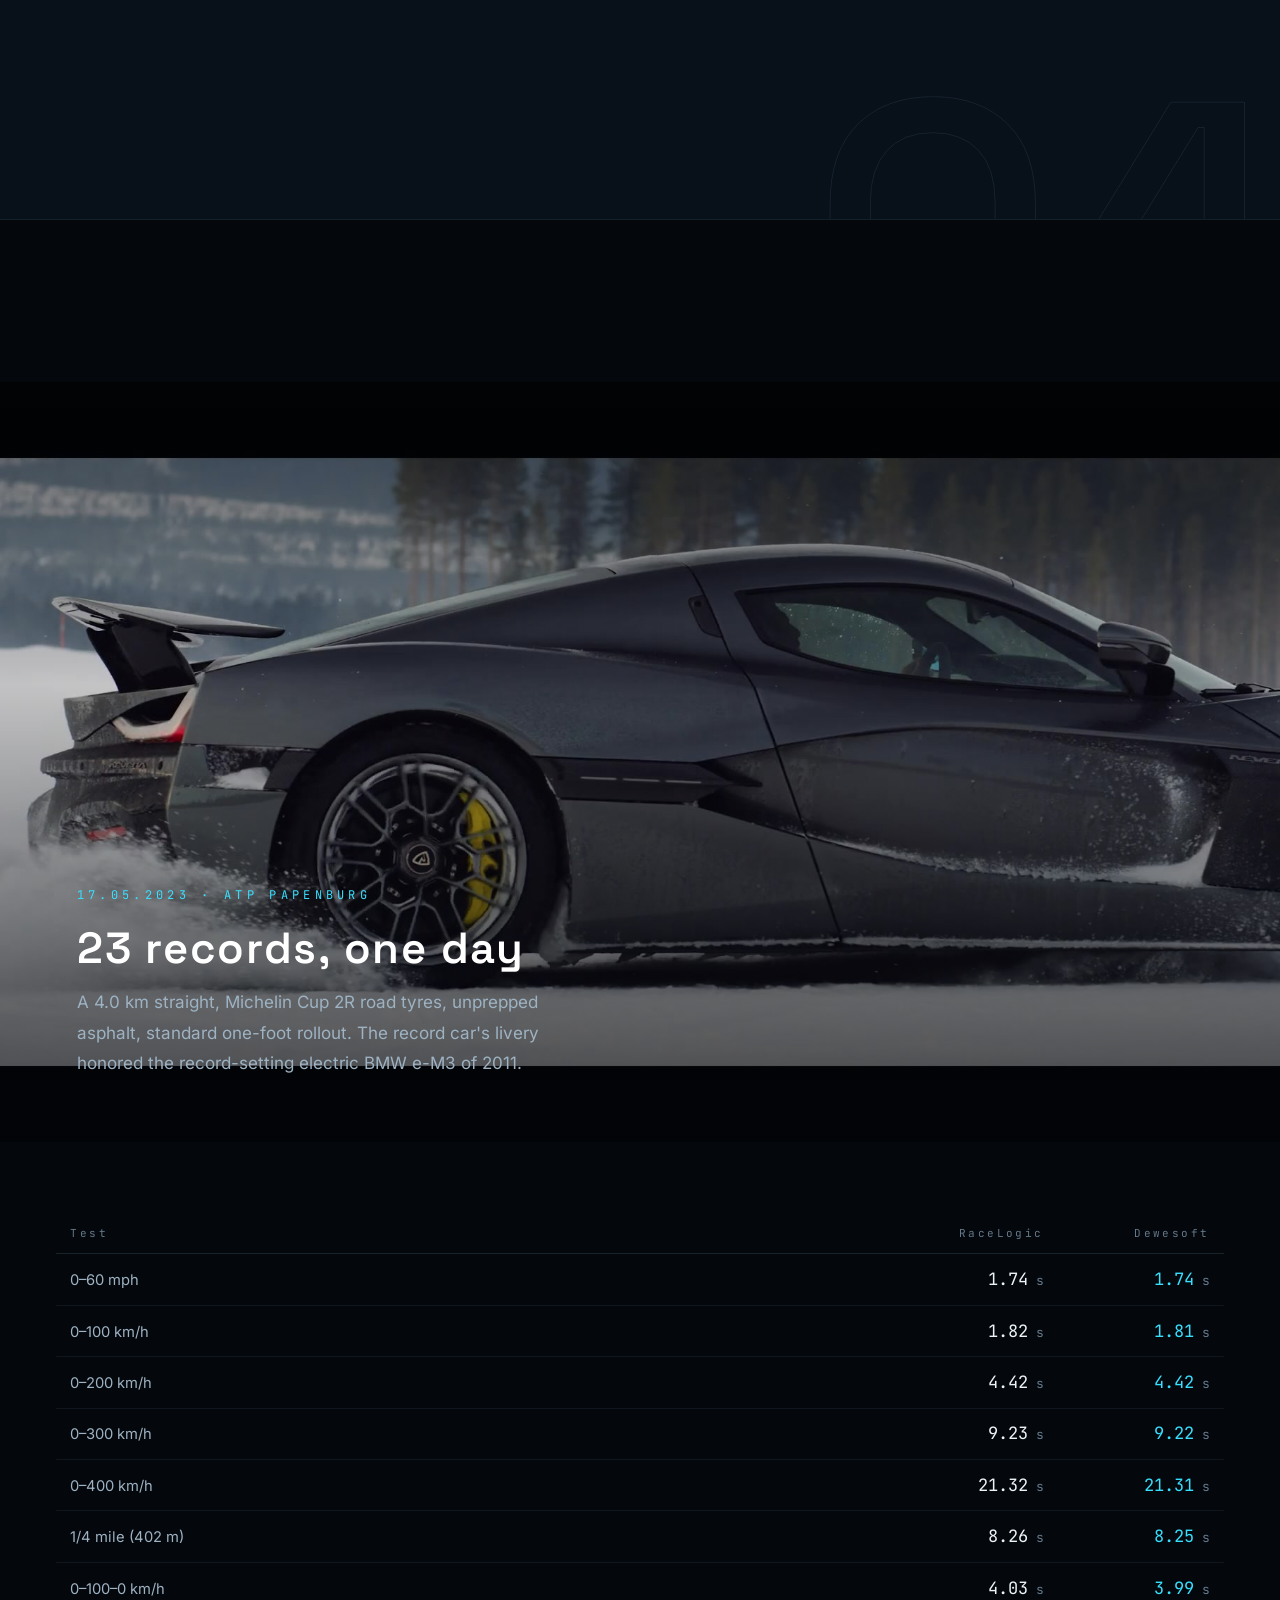
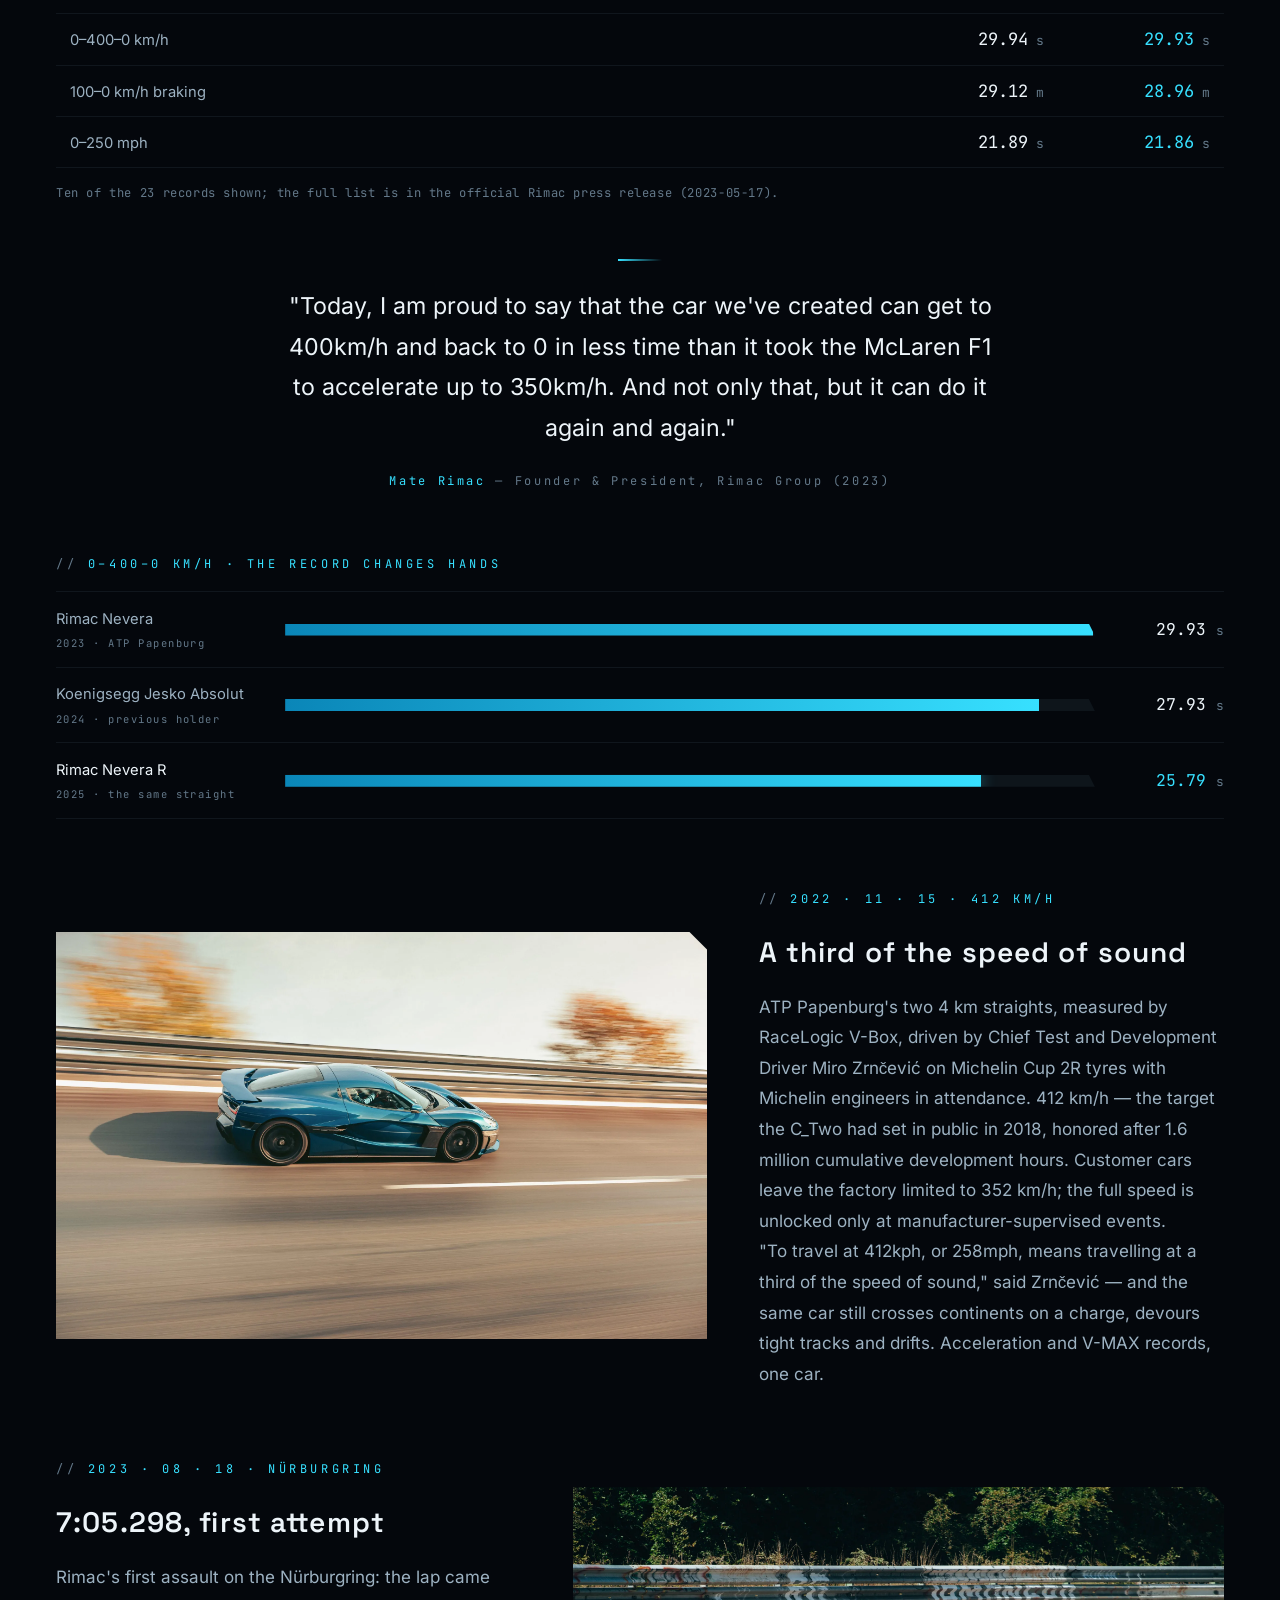
==== commit 47402976: "hero 下方新增 HYPERCAR.SITE 门户跳转条(中英双语) - index.html / en.html: hero 结束后、第一章前插入 portal-bar 胶囊跳转条   (H 徽标" ====
--- a/en.html
+++ b/en.html
@@ -73,6 +73,18 @@
   </div>
   <a class="hero__scroll" href="#origin" aria-label="Scroll down">SCROLL</a>
 </section>
+
+<!-- ============ HYPERCAR PORTAL ============ -->
+<a class="portal-bar" href="https://www.hypercar.site" target="_blank" rel="noopener" aria-label="HYPERCAR.SITE portal">
+  <span class="portal-bar__rule" aria-hidden="true"></span>
+  <span class="portal-bar__badge" aria-hidden="true">H</span>
+  <span class="portal-bar__name">HYPERCAR.SITE</span>
+  <span class="portal-bar__sep" aria-hidden="true"></span>
+  <span class="portal-bar__text">Legend collection · Visit portal</span>
+  <i class="portal-bar__arrow" aria-hidden="true">→</i>
+  <span class="portal-bar__rule portal-bar__rule--r" aria-hidden="true"></span>
+</a>
+
 
 <!-- ============ Prologue · Garage Origins ============ -->
 <section class="chapter" id="origin">
--- a/css/style.css
+++ b/css/style.css
@@ -1289,3 +1289,67 @@
   .chapter-break__inner, .vsection__content, .hero__stats span, .rec-table .rec-table__row { opacity: 1 !important; transform: none !important; transition: none !important; }
   .chapter-break__bg { display: none; }
 }
+/* ---------- HYPERCAR 门户跳转 ---------- */
+.portal-bar {
+  display: flex;
+  align-items: center;
+  gap: 16px;
+  width: fit-content;
+  max-width: calc(100% - 48px);
+  margin: 52px auto 20px;
+  padding: 15px 40px;
+  border: 1.5px solid var(--accent, var(--blue-lux, var(--red, var(--gold))));
+  border-radius: 999px;
+  background: rgba(255, 255, 255, 0.045);
+  color: var(--ink-dim, var(--dim));
+  font-family: var(--font-mono, var(--mono));
+  font-size: 11.5px;
+  letter-spacing: 0.2em;
+  text-decoration: none;
+  transition: border-color .35s, color .35s, background .35s, transform .35s;
+}
+.portal-bar:hover { transform: translateY(-2px); background: rgba(255, 255, 255, 0.09); }
+.portal-bar__rule {
+  width: 36px;
+  height: 1px;
+  flex: none;
+  background: linear-gradient(90deg, transparent, var(--accent, var(--blue-lux, var(--red, var(--gold)))));
+}
+.portal-bar__rule--r { background: linear-gradient(90deg, var(--accent, var(--blue-lux, var(--red, var(--gold)))), transparent); }
+.portal-bar__badge {
+  width: 24px;
+  height: 24px;
+  border-radius: 7px;
+  flex: none;
+  display: grid;
+  place-items: center;
+  background: var(--accent, var(--blue-lux, var(--red, var(--gold))));
+  color: #0b0b0e;
+  font-size: 13px;
+  font-weight: 700;
+  box-shadow: 0 0 14px var(--accent, var(--blue-lux, var(--red, var(--gold))));
+}
+.portal-bar__name {
+  color: var(--accent, var(--blue-lux, var(--red, var(--gold))));
+  font-weight: 700;
+  letter-spacing: 0.24em;
+  white-space: nowrap;
+}
+.portal-bar__sep {
+  width: 1px;
+  height: 16px;
+  flex: none;
+  background: var(--line);
+}
+.portal-bar__text {
+  color: var(--ink-dim, var(--dim));
+  letter-spacing: 0.12em;
+  white-space: nowrap;
+}
+.portal-bar__arrow { font-style: normal; transition: transform .35s; }
+.portal-bar:hover .portal-bar__arrow { transform: translateX(4px); }
+@media (max-width: 720px) {
+  .portal-bar { flex-wrap: wrap; justify-content: center; text-align: center; margin: 30px 20px 14px; padding: 13px 26px; gap: 12px; }
+  .portal-bar__rule { display: none; }
+  .portal-bar__text { white-space: normal; }
+}
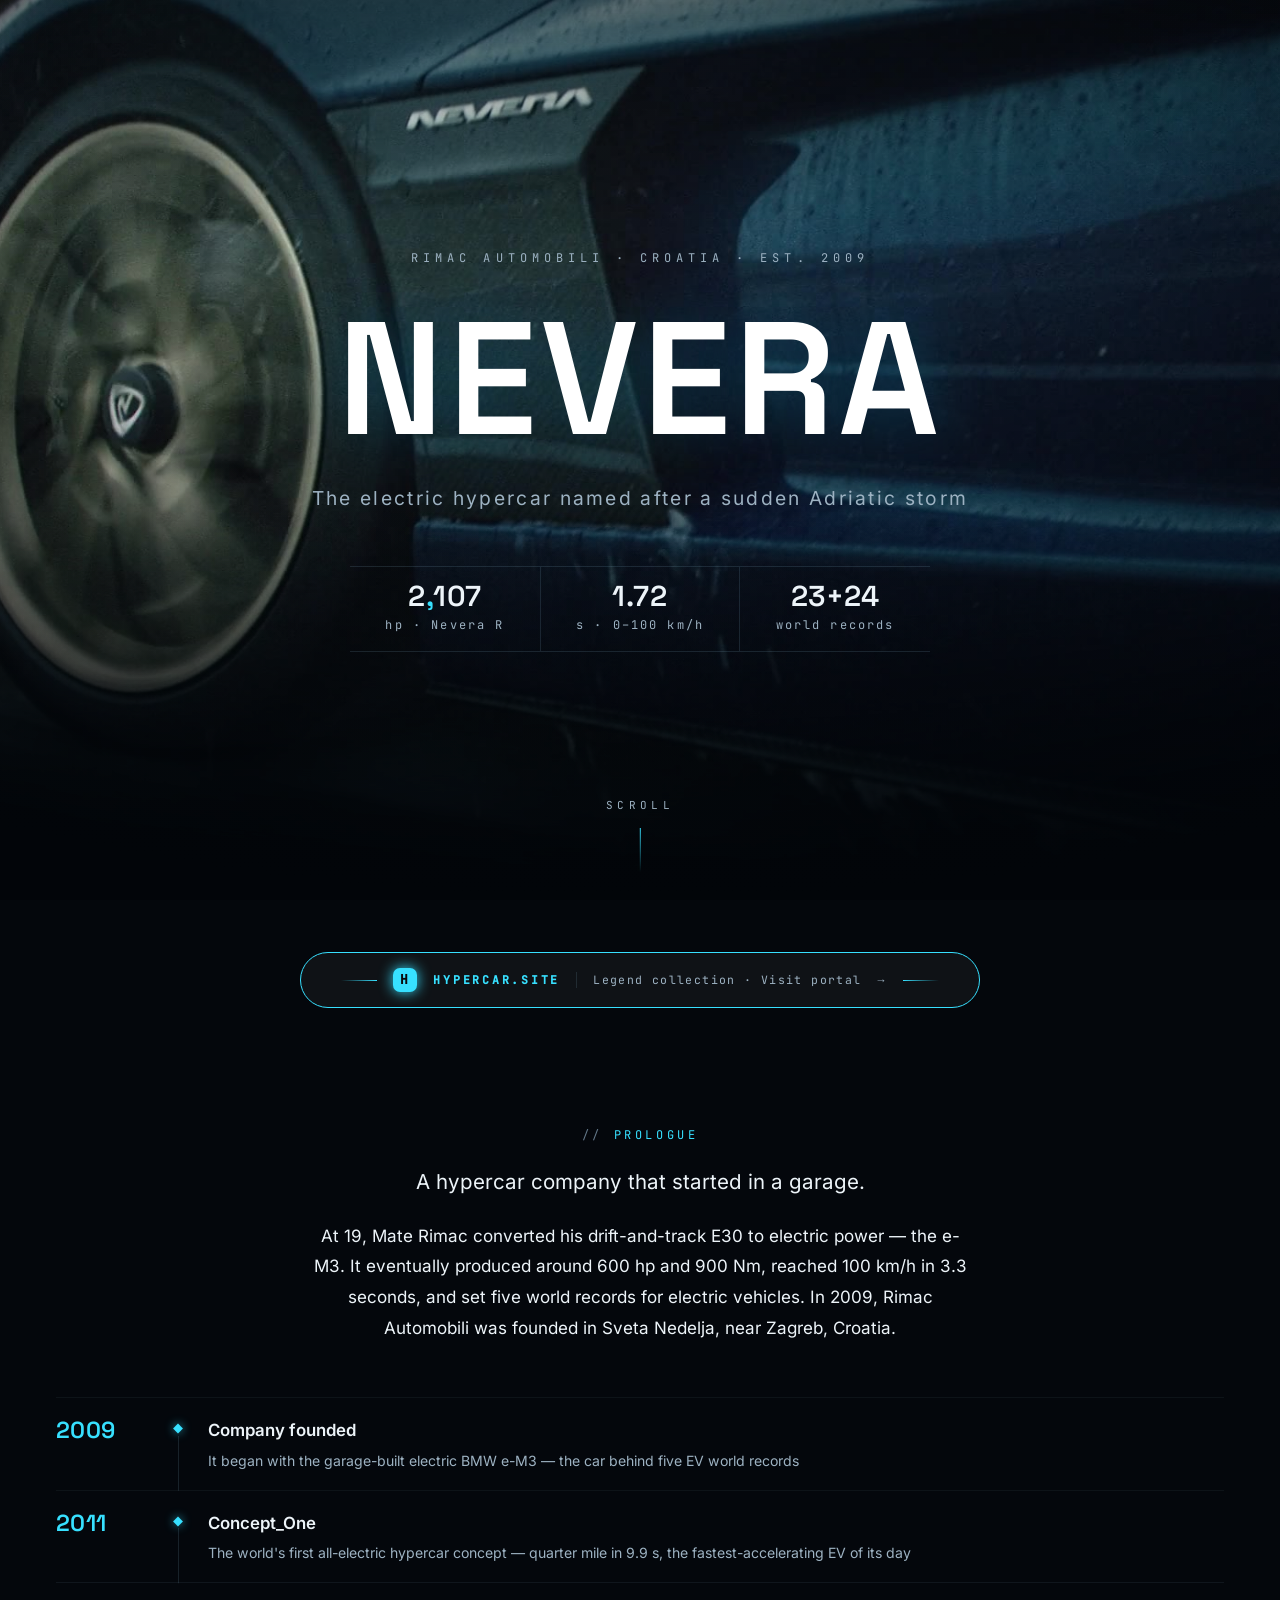
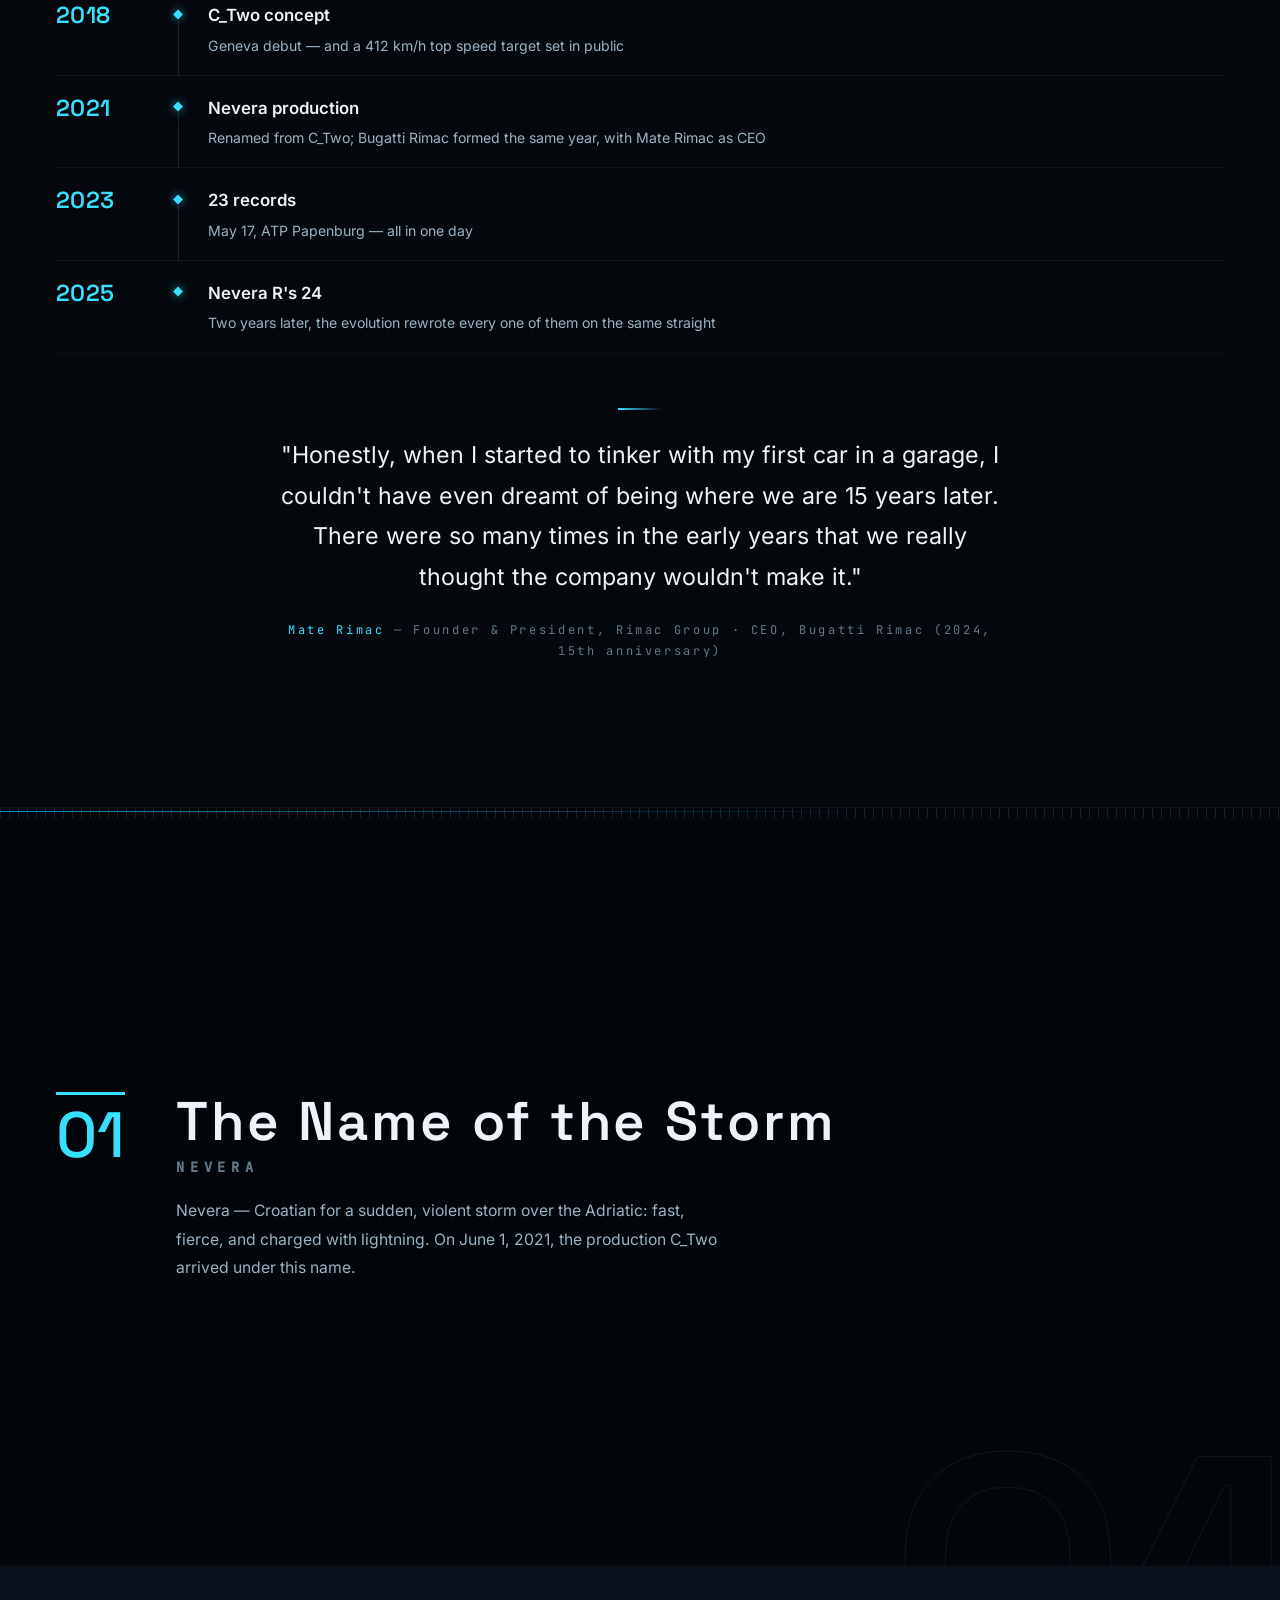
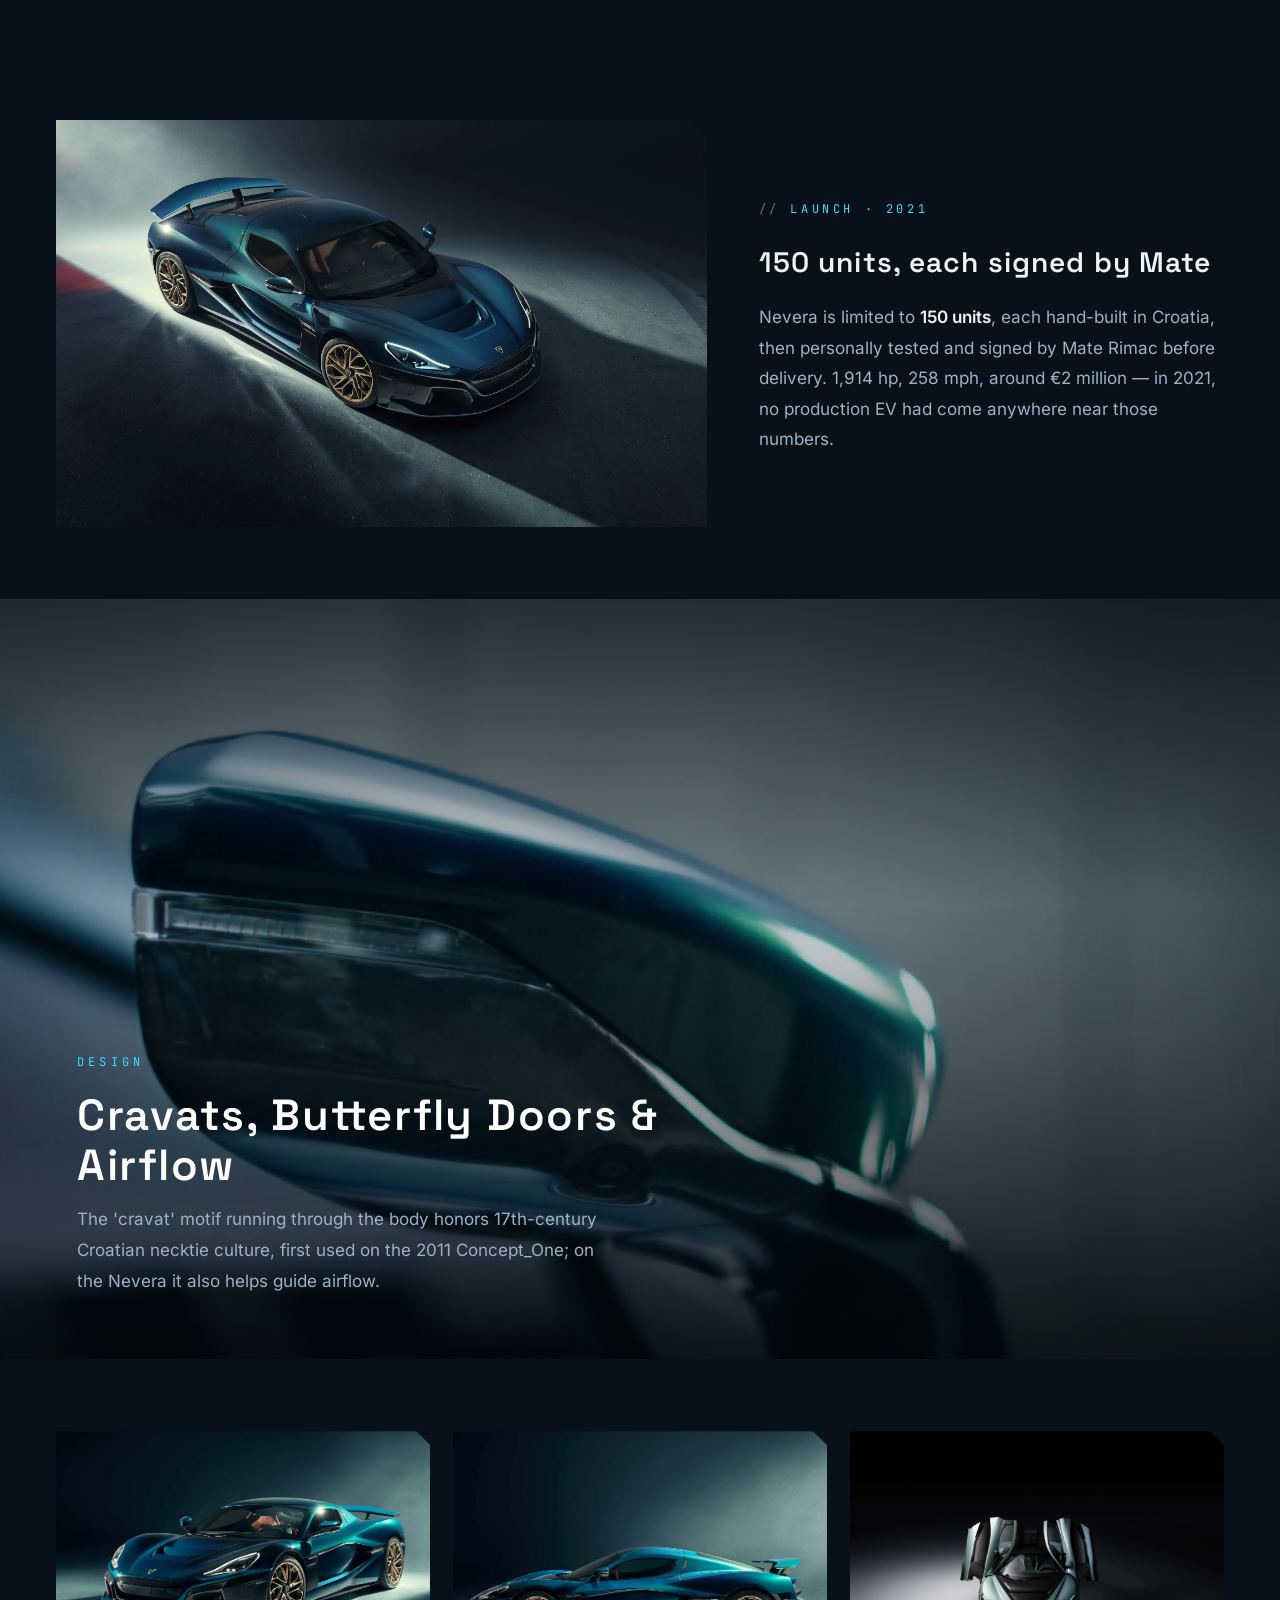
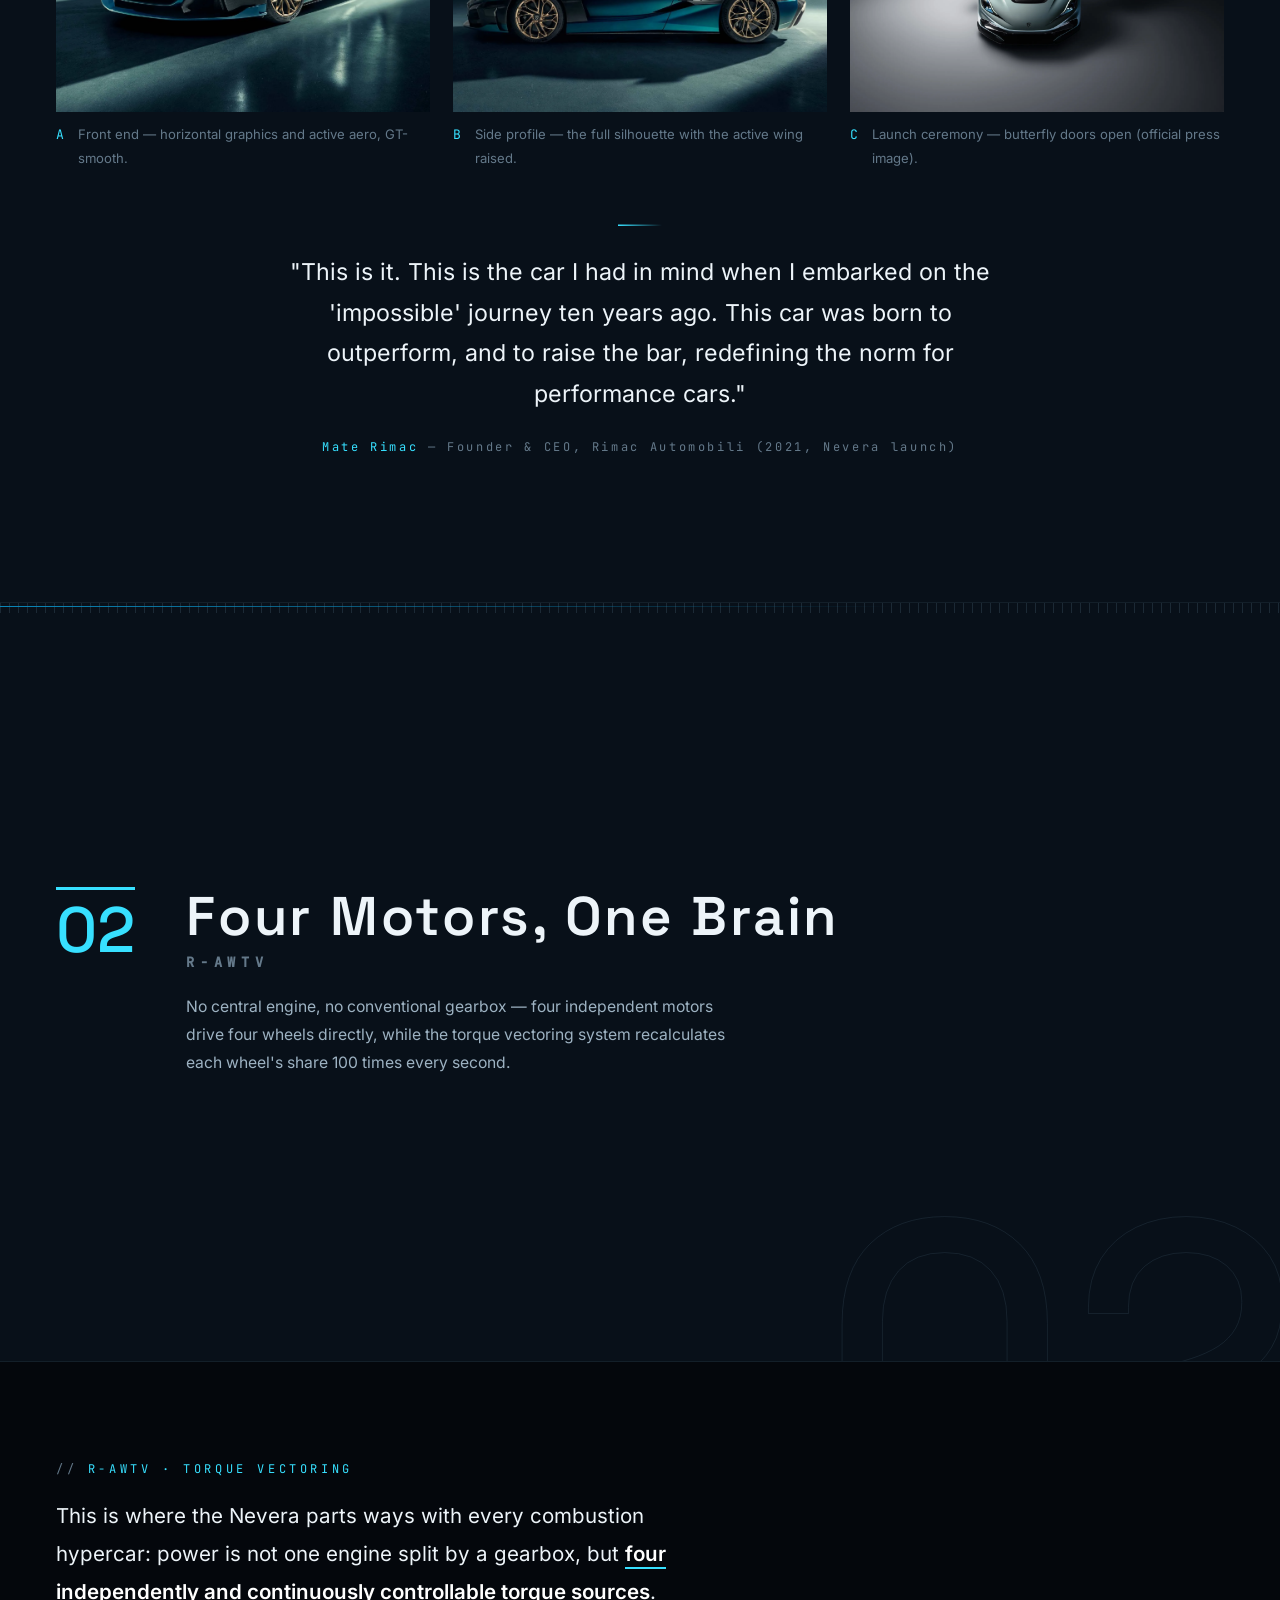
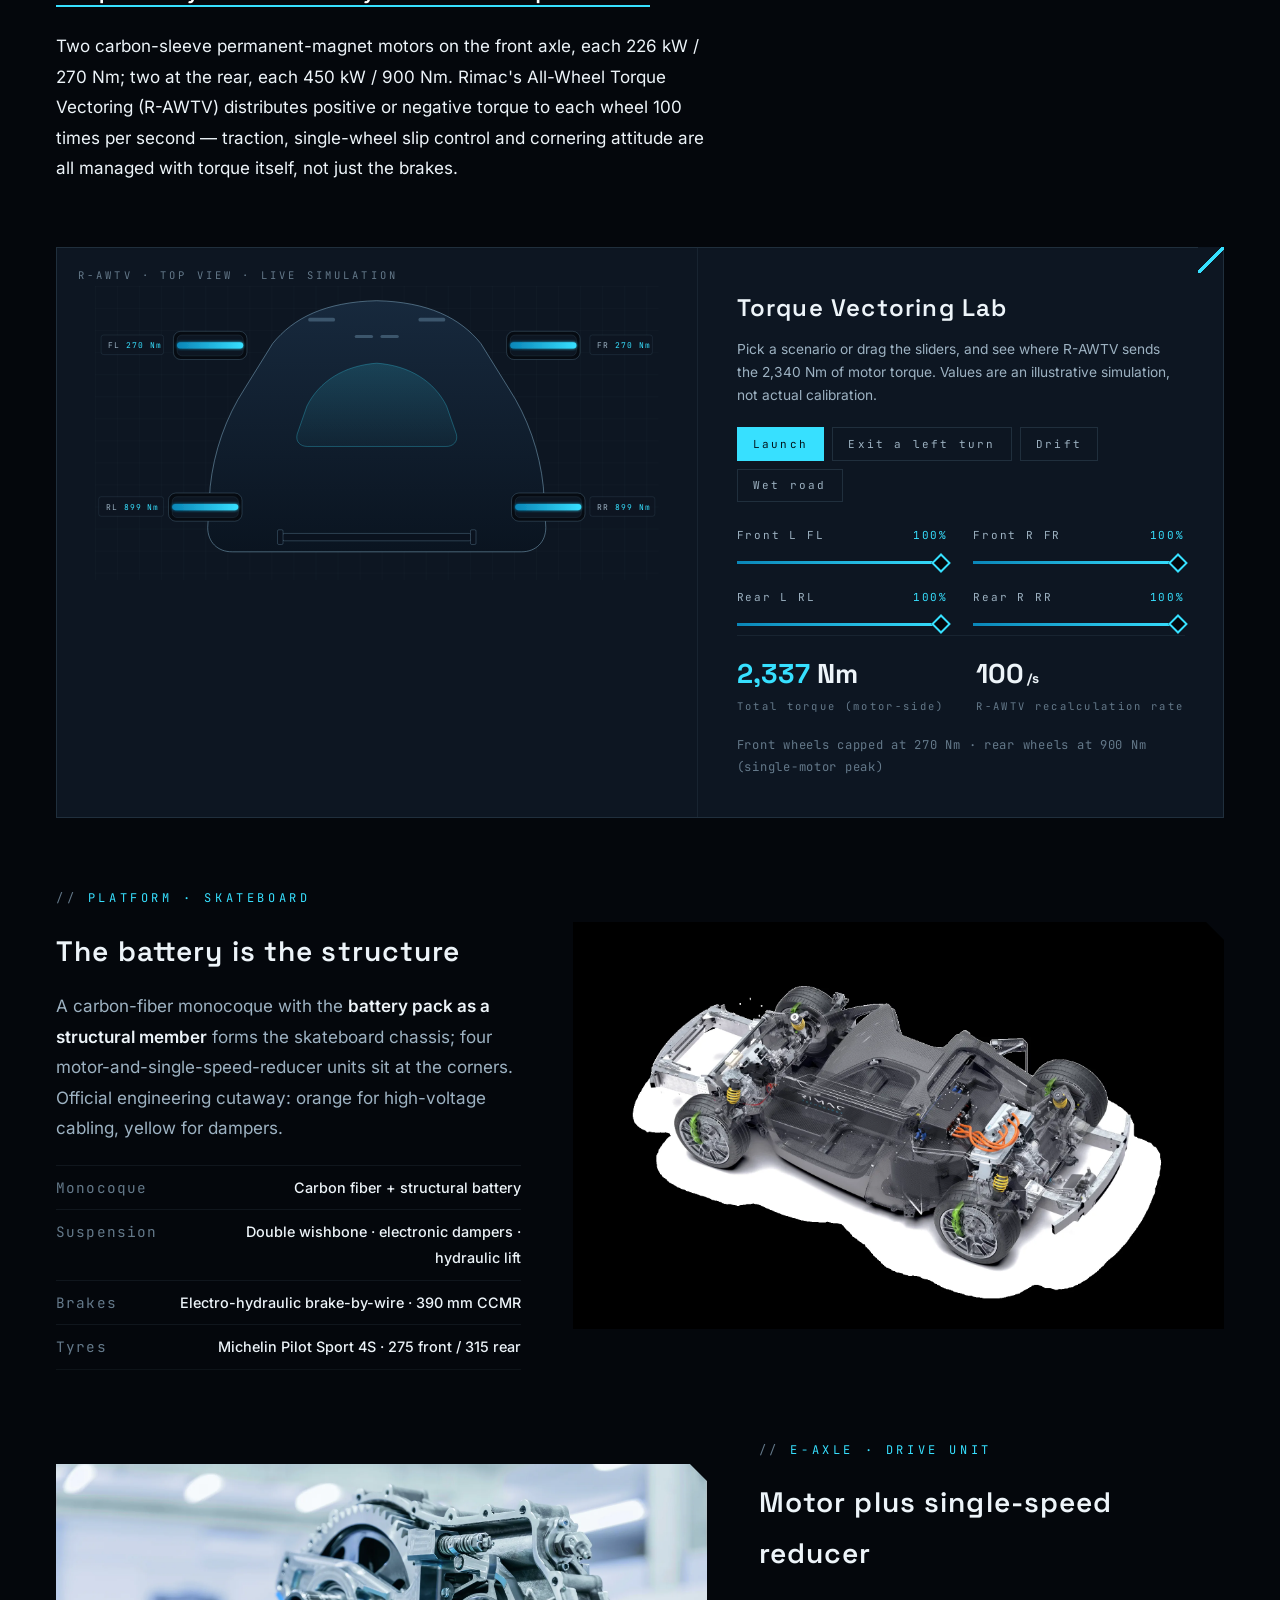
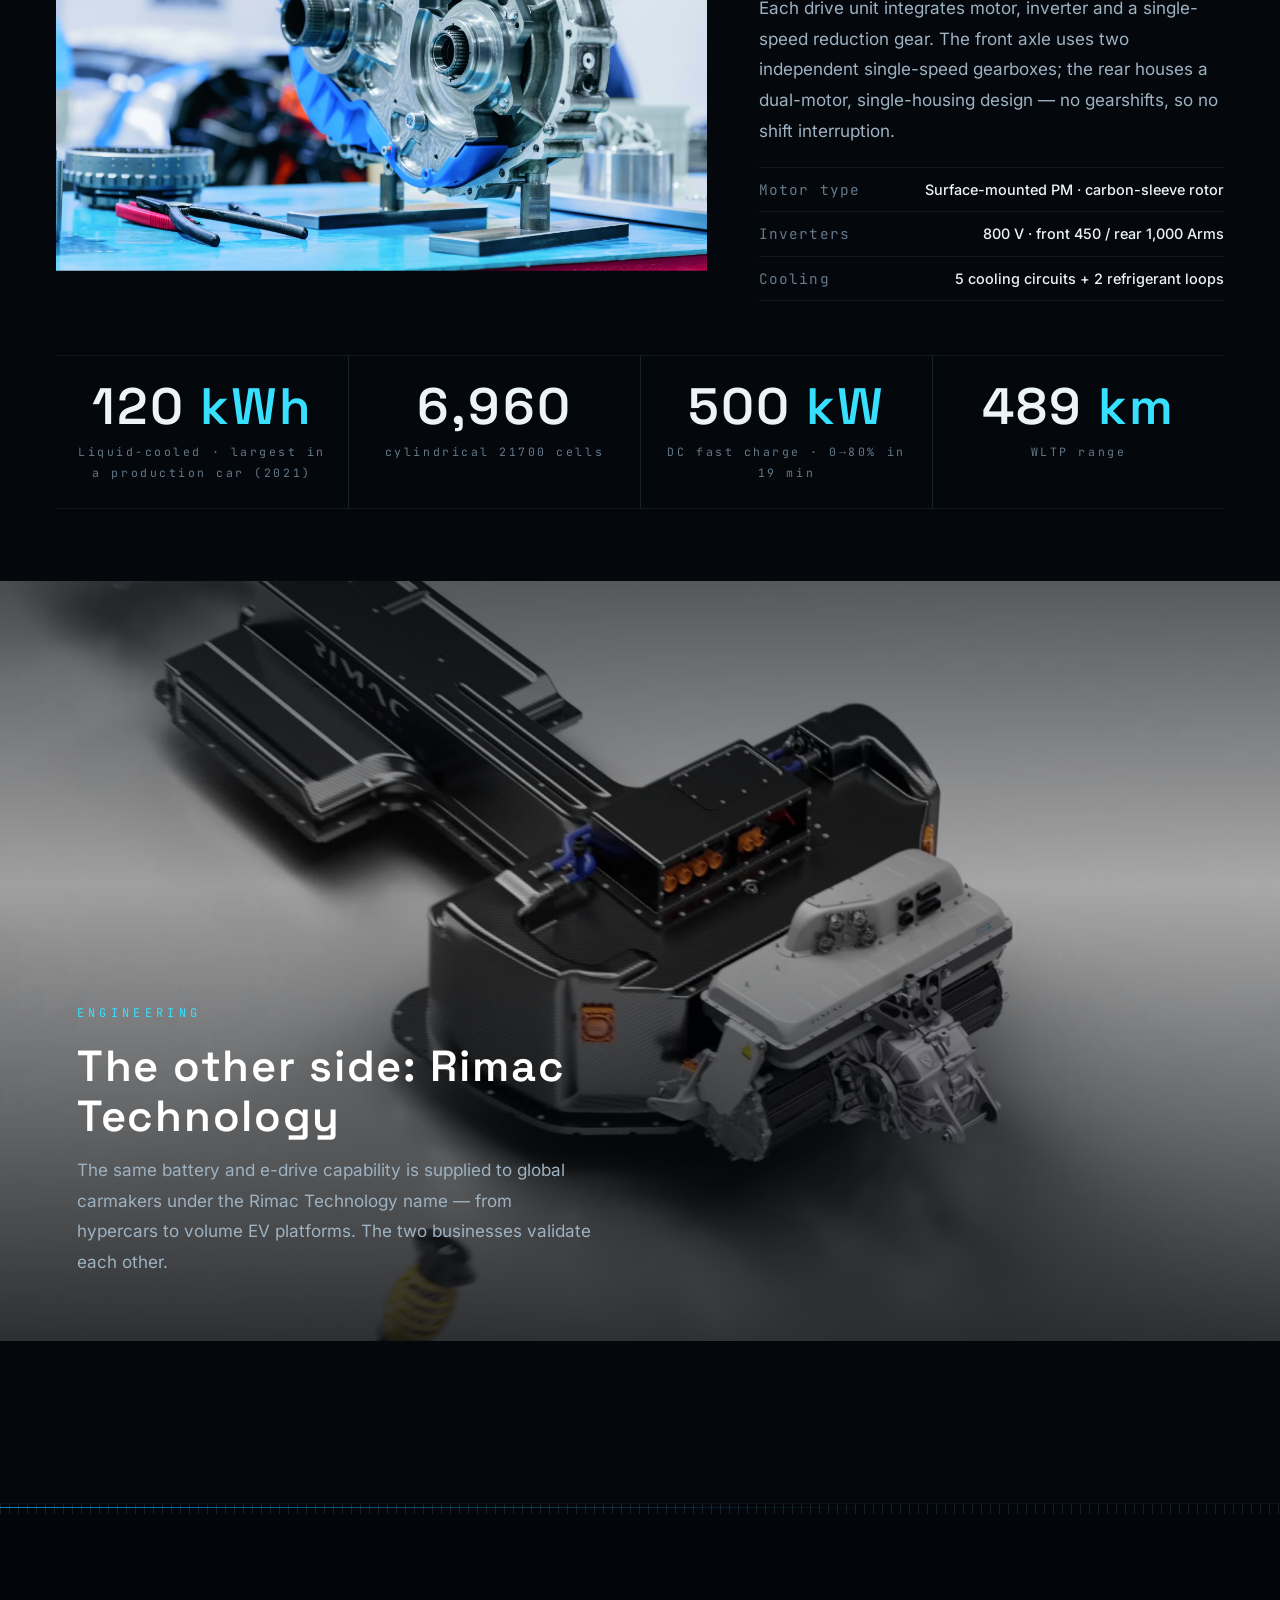
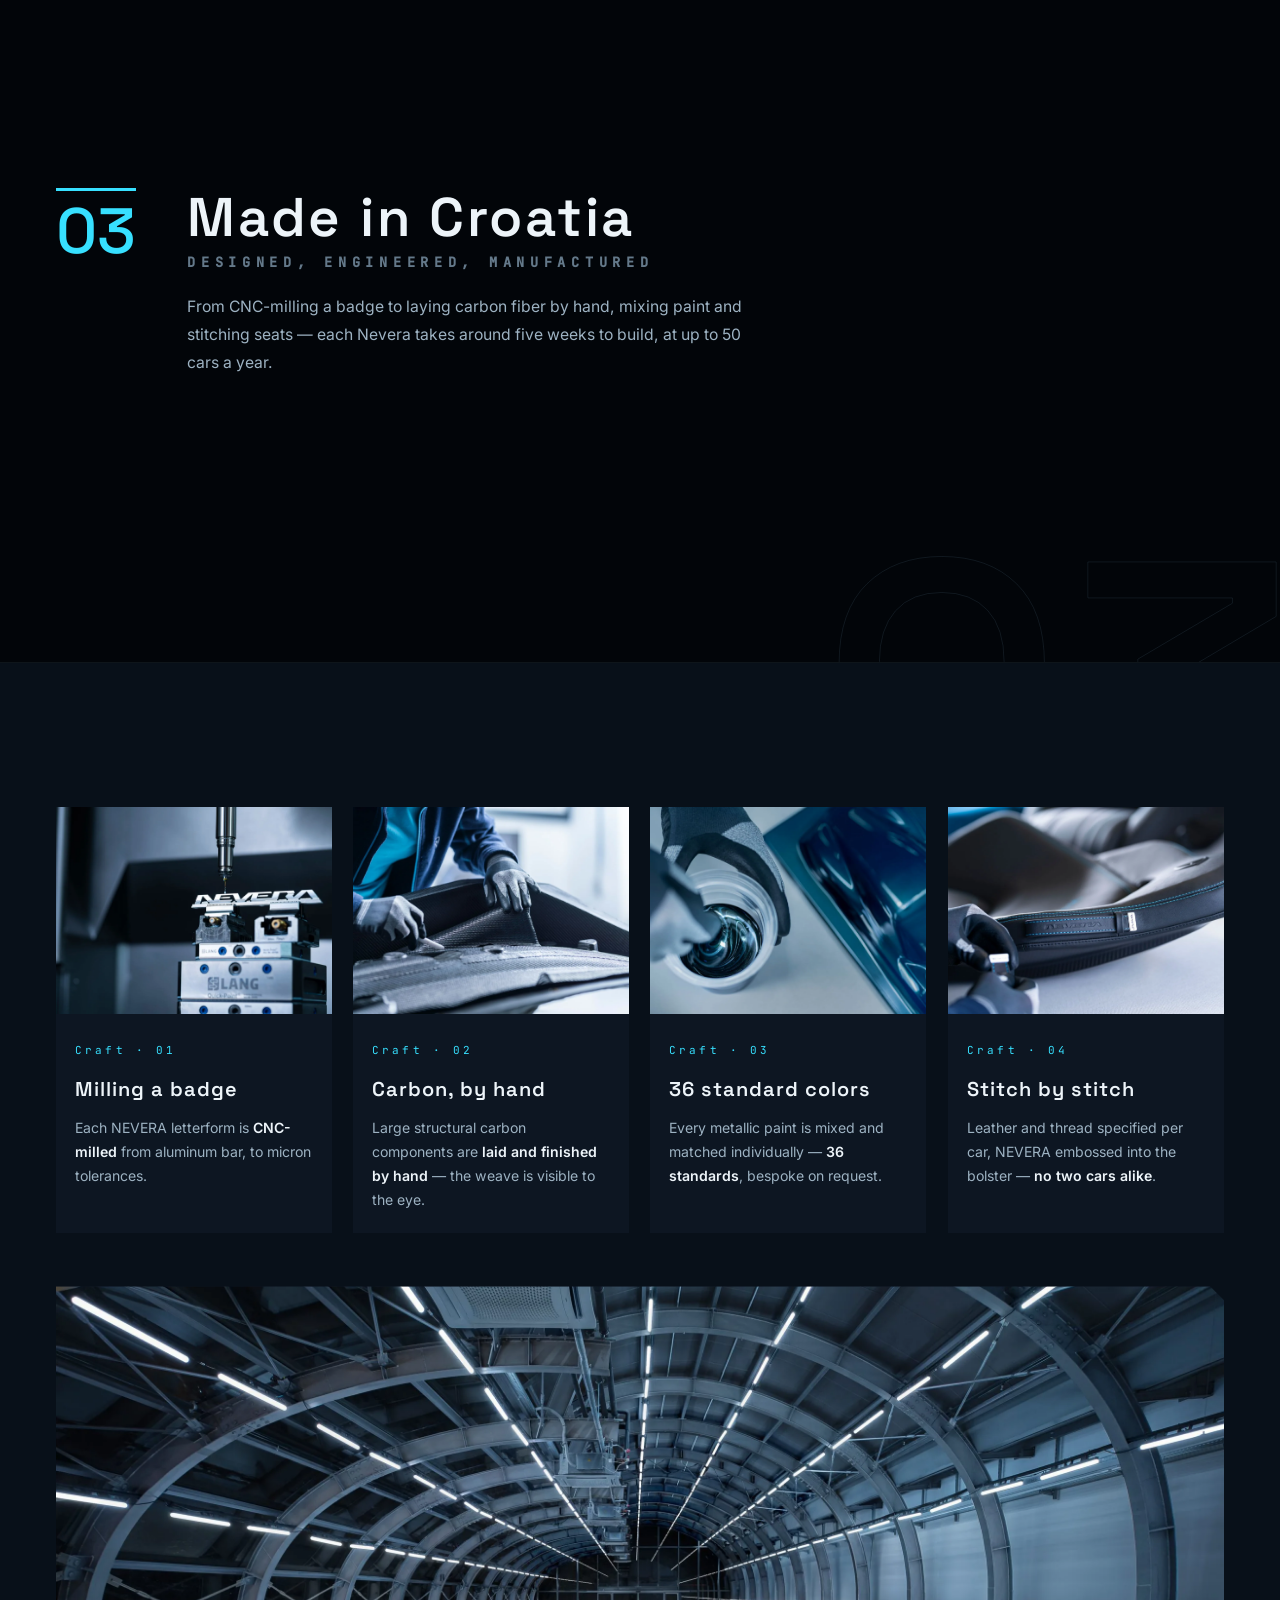
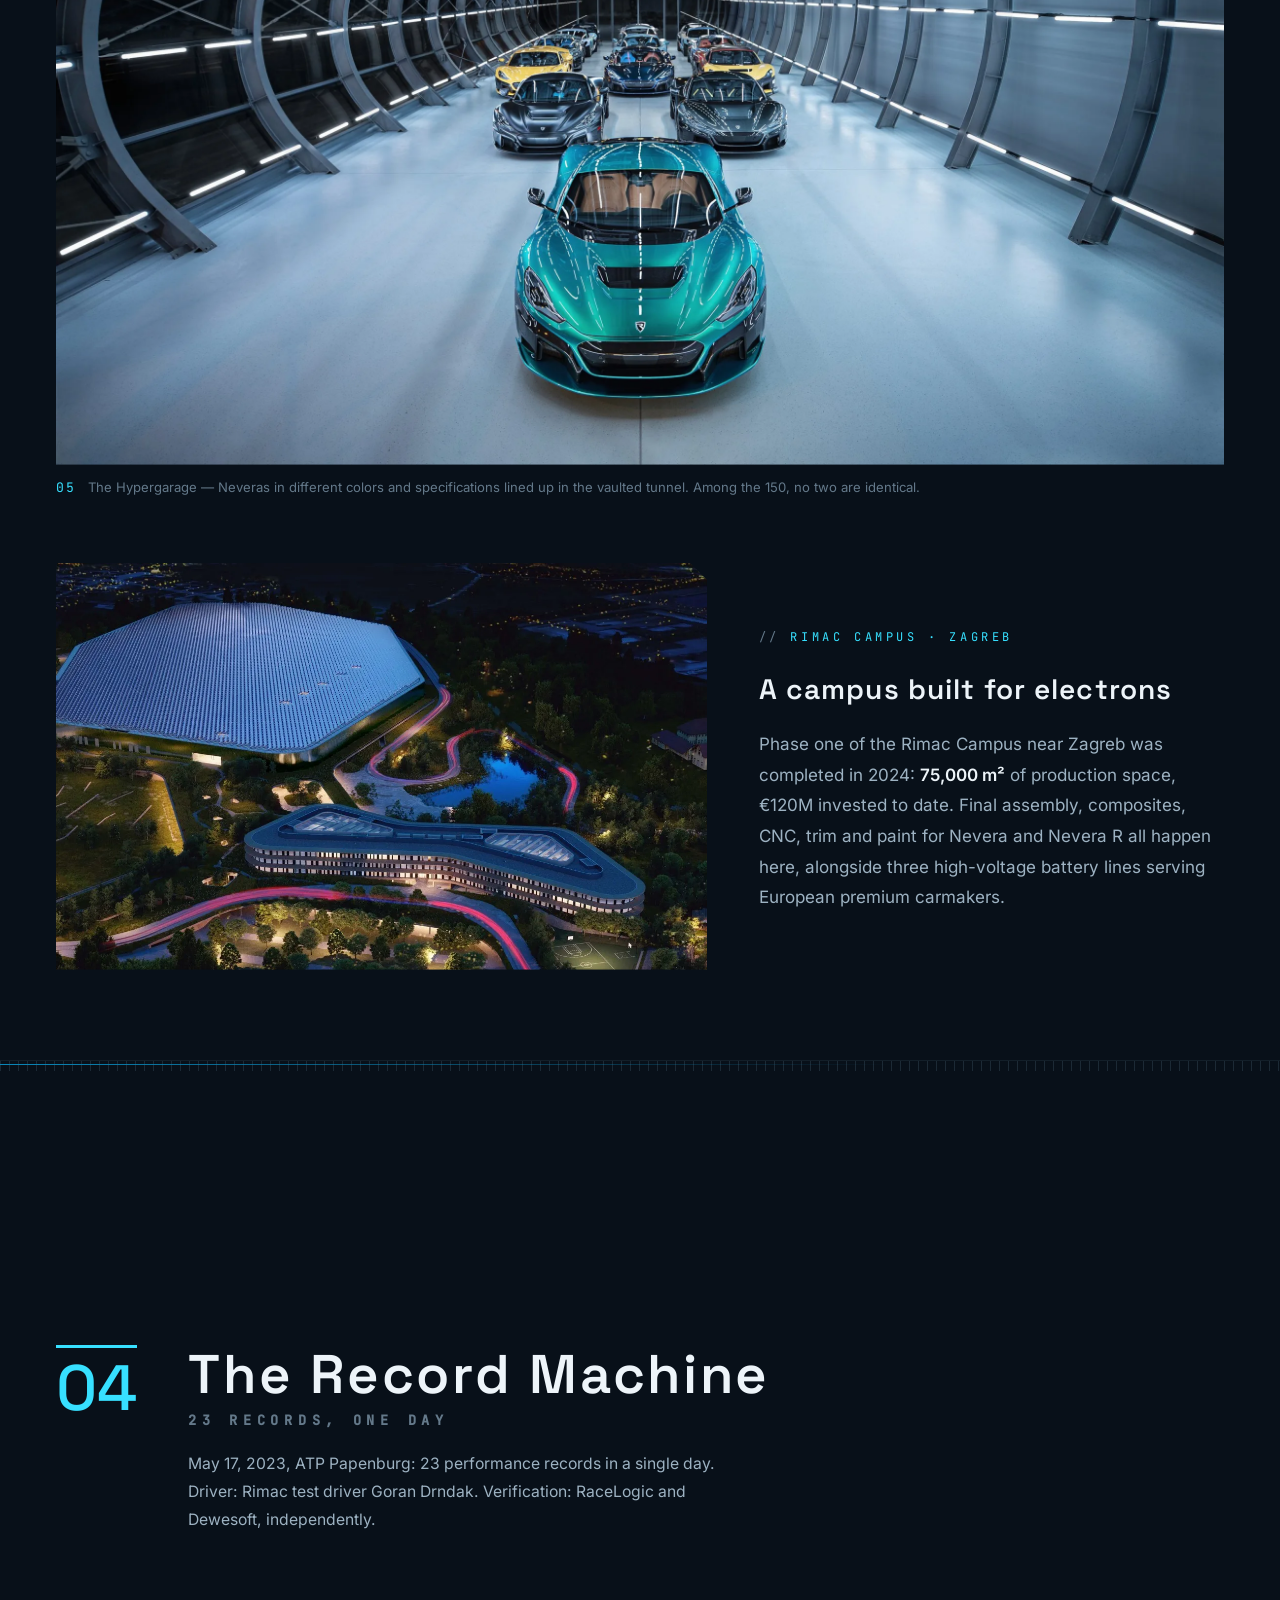
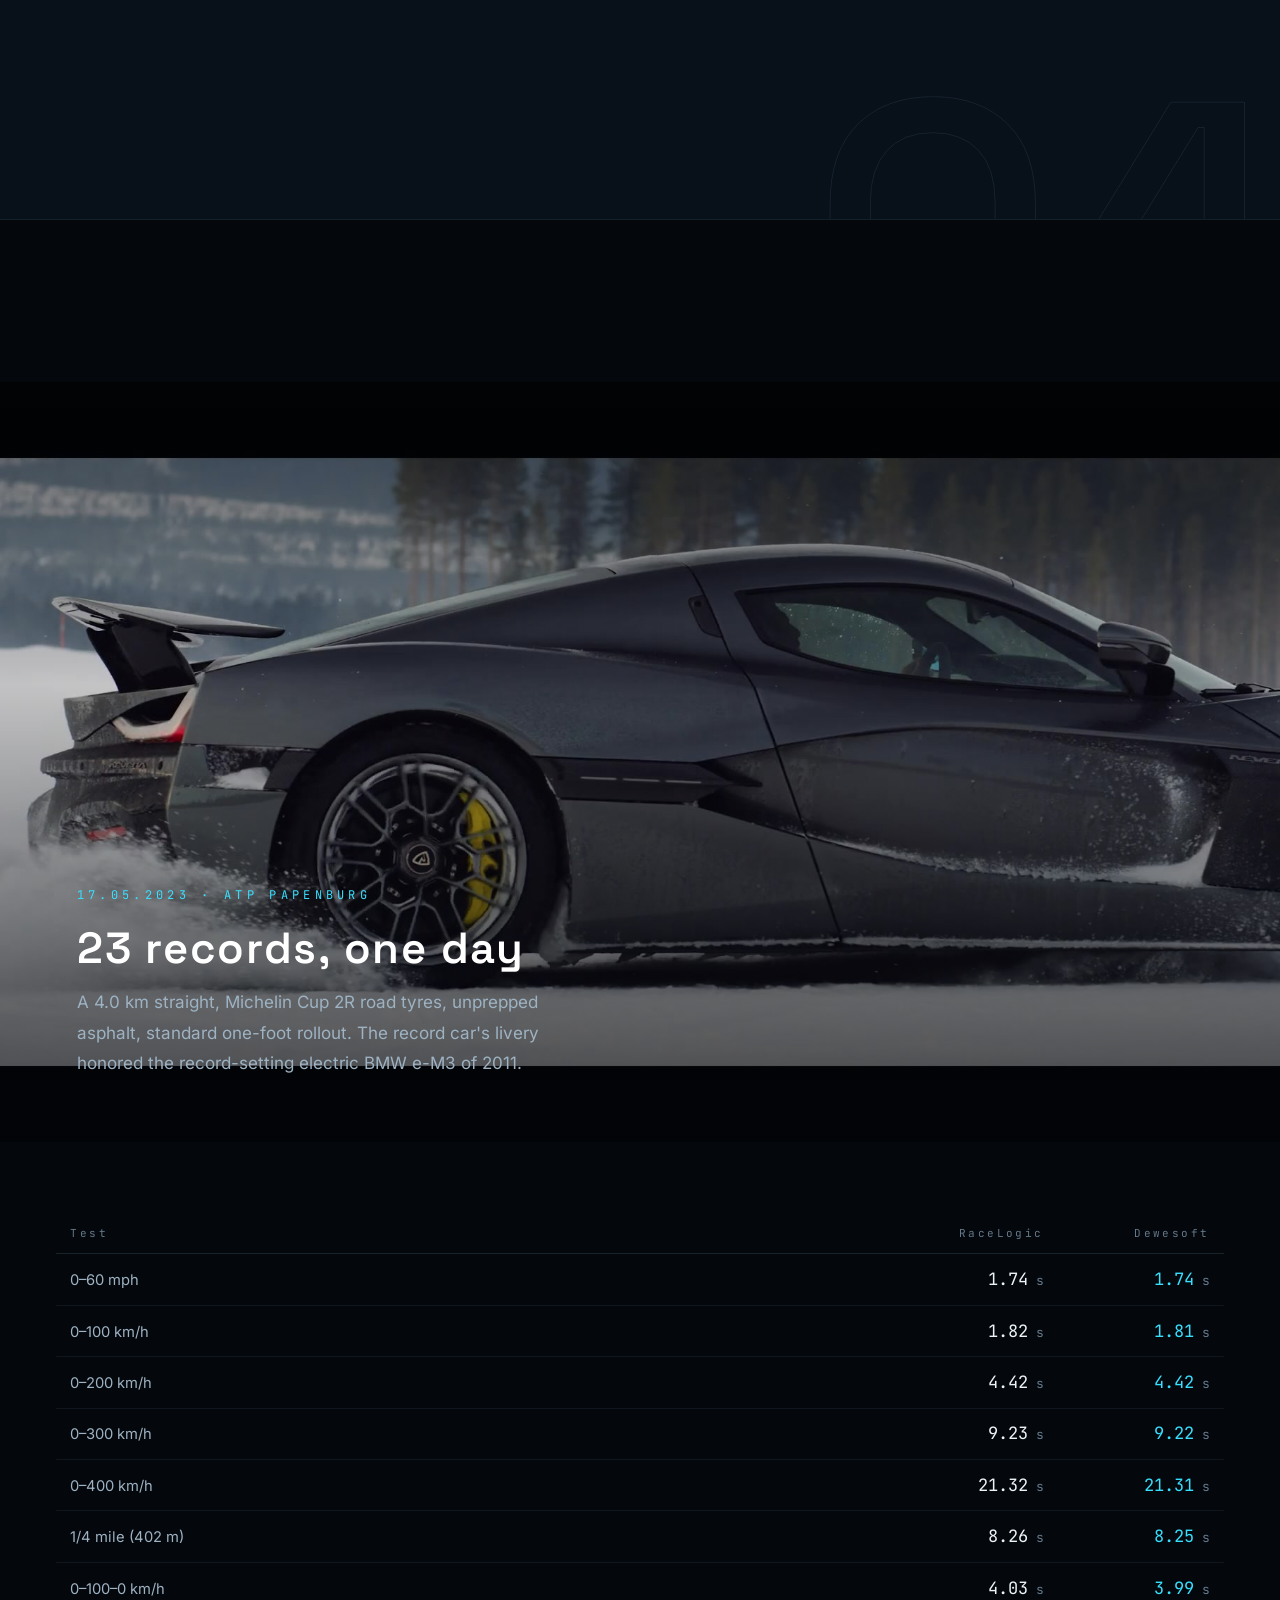
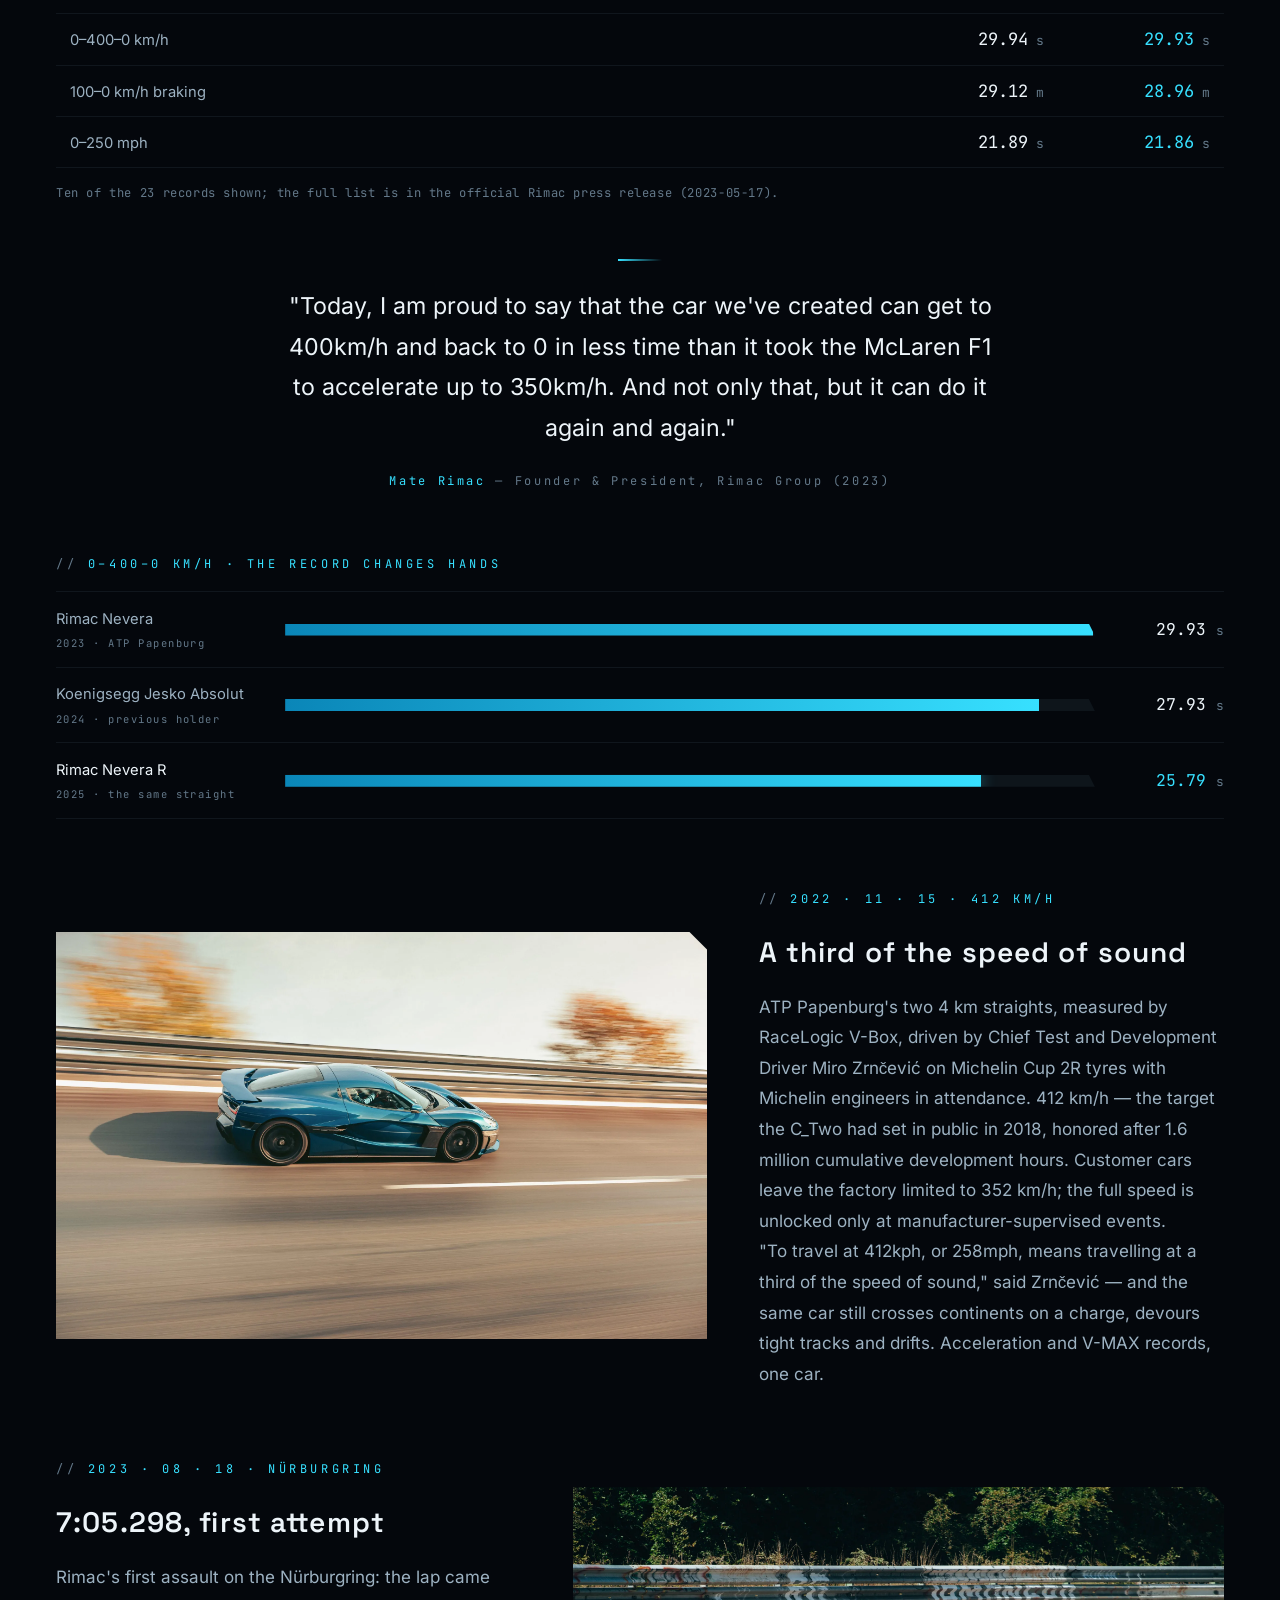
==== commit de435c56: "规范化:接入共享语言逻辑与 SEO 基建,清理未引用素材 - 语言分流改用 shared/v1/lang.js(统一实现,沿用原 localStorage 键与跳转方向) - 新增 robots.tx" ====
--- a/en.html
+++ b/en.html
@@ -9,8 +9,19 @@
 <meta property="og:title" content="NEVERA — Rimac Nevera &amp; Nevera R">
 <meta property="og:description" content="The electric hypercar named after a sudden Adriatic storm: four motors · 47 single-day world records · 431.45 km/h">
 <meta property="og:image" content="img/nevera-r-the-rise-of-a-new-era.webp">
-<link rel="stylesheet" href="css/style.css?v=5">
+<link rel="stylesheet" href="shared/v1/components.css">
+<link rel="stylesheet" href="css/style.css?v=6">
 <link rel="icon" href="data:image/svg+xml,%3Csvg xmlns='http://www.w3.org/2000/svg' viewBox='0 0 100 100'%3E%3Cpath d='M0 0 L100 0 L100 86 L86 100 L0 100 Z' fill='%2304070c'/%3E%3Cpath d='M58 18 L30 58 L47 58 L40 84 L72 42 L53 42 Z' fill='%2337e0ff'/%3E%3C/svg%3E">
+<!-- hc:seo:start -->
+<!-- generated by tools/seo.py · cars.json · 2026-09-11 -->
+<link rel="canonical" href="https://nevera.hypercar.site/en.html">
+<link rel="alternate" hreflang="zh-CN" href="https://nevera.hypercar.site/">
+<link rel="alternate" hreflang="en" href="https://nevera.hypercar.site/en.html">
+<link rel="alternate" hreflang="x-default" href="https://nevera.hypercar.site/">
+<script type="application/ld+json">
+{"@context":"https://schema.org","@type":"Car","name":"Rimac Nevera","brand":{"@type":"Brand","name":"Rimac"},"model":"Nevera","url":"https://nevera.hypercar.site/en.html","description":"Named after a storm · EV record machine","productionDate":"2021","image":"https://nevera.hypercar.site/img/nevera-r-the-rise-of-a-new-era.webp","additionalProperty":[{"@type":"PropertyValue","name":"Peak power","value":"1914 hp"},{"@type":"PropertyValue","name":"Top speed","value":"412 km/h"},{"@type":"PropertyValue","name":"Production","value":"150 cars"}]}
+</script>
+<!-- hc:seo:end -->
 </head>
 <body>
 
@@ -839,7 +850,7 @@
   </div>
 </footer>
 
-<script src="js/lang-detect.js?v=5"></script>
+<script src="shared/v1/lang.js" data-strategy="ip" data-key="nevera-lang" data-fallback="ipinfo" data-direction="both" data-zh="index.html" data-en="en.html" defer></script>
 <script src="js/main.js?v=5"></script>
 </body>
 </html>
--- a/shared/v1/components.css
+++ b/shared/v1/components.css
@@ -0,0 +1,83 @@
+/* ==========================================================================
+   shared/v1/components.css — hypercar 站点群共享组件
+   --------------------------------------------------------------------------
+   只收录**经实测逐字节相同**的组件。抽取工具:
+     tools/extract_component.py --component <名> --from <来源站>
+   依据:tools/analyze_css.py 的重合度报告。差异站一律不合并。
+   引用顺序:components.css 必须在各站 theme.css / page.css 之前,
+   这样站点级覆盖仍然生效。
+   ========================================================================== */
+
+/* === portal-bar : begin === */
+/* ---------- HYPERCAR 门户跳转 ---------- */
+.portal-bar {
+  display: flex;
+  align-items: center;
+  gap: 16px;
+  width: fit-content;
+  max-width: calc(100% - 48px);
+  margin: 52px auto 20px;
+  padding: 15px 40px;
+  border: 1.5px solid var(--accent, var(--blue-lux, var(--red, var(--gold))));
+  border-radius: 999px;
+  background: rgba(255, 255, 255, 0.045);
+  color: var(--ink-dim, var(--dim));
+  font-family: var(--font-mono, var(--mono));
+  font-size: 11.5px;
+  letter-spacing: 0.2em;
+  text-decoration: none;
+  transition: border-color .35s, color .35s, background .35s, transform .35s;
+}
+.portal-bar:hover { transform: translateY(-2px); background: rgba(255, 255, 255, 0.09); }
+.portal-bar__rule {
+  width: 36px;
+  height: 1px;
+  flex: none;
+  background: linear-gradient(90deg, transparent, var(--accent, var(--blue-lux, var(--red, var(--gold)))));
+}
+.portal-bar__rule--r { background: linear-gradient(90deg, var(--accent, var(--blue-lux, var(--red, var(--gold)))), transparent); }
+.portal-bar__badge {
+  width: 24px;
+  height: 24px;
+  border-radius: 7px;
+  flex: none;
+  display: grid;
+  place-items: center;
+  background: var(--accent, var(--blue-lux, var(--red, var(--gold))));
+  color: #0b0b0e;
+  font-size: 13px;
+  font-weight: 700;
+  box-shadow: 0 0 14px var(--accent, var(--blue-lux, var(--red, var(--gold))));
+}
+.portal-bar__name {
+  color: var(--accent, var(--blue-lux, var(--red, var(--gold))));
+  font-weight: 700;
+  letter-spacing: 0.24em;
+  white-space: nowrap;
+}
+.portal-bar__sep {
+  width: 1px;
+  height: 16px;
+  flex: none;
+  background: var(--line);
+}
+.portal-bar__text {
+  color: var(--ink-dim, var(--dim));
+  letter-spacing: 0.12em;
+  white-space: nowrap;
+}
+.portal-bar__arrow { font-style: normal; transition: transform .35s; }
+.portal-bar:hover .portal-bar__arrow { transform: translateX(4px); }
+@media (max-width: 720px) {
+
+    .portal-bar { flex-wrap: wrap; justify-content: center; text-align: center; margin: 30px 20px 14px; padding: 13px 26px; gap: 12px; }
+}
+@media (max-width: 720px) {
+
+    .portal-bar__rule { display: none; }
+}
+@media (max-width: 720px) {
+
+    .portal-bar__text { white-space: normal; }
+}
+/* === portal-bar : end === */
--- a/css/style.css
+++ b/css/style.css
@@ -1289,67 +1289,5 @@
   .chapter-break__inner, .vsection__content, .hero__stats span, .rec-table .rec-table__row { opacity: 1 !important; transform: none !important; transition: none !important; }
   .chapter-break__bg { display: none; }
 }
-/* ---------- HYPERCAR 门户跳转 ---------- */
-.portal-bar {
-  display: flex;
-  align-items: center;
-  gap: 16px;
-  width: fit-content;
-  max-width: calc(100% - 48px);
-  margin: 52px auto 20px;
-  padding: 15px 40px;
-  border: 1.5px solid var(--accent, var(--blue-lux, var(--red, var(--gold))));
-  border-radius: 999px;
-  background: rgba(255, 255, 255, 0.045);
-  color: var(--ink-dim, var(--dim));
-  font-family: var(--font-mono, var(--mono));
-  font-size: 11.5px;
-  letter-spacing: 0.2em;
-  text-decoration: none;
-  transition: border-color .35s, color .35s, background .35s, transform .35s;
-}
-.portal-bar:hover { transform: translateY(-2px); background: rgba(255, 255, 255, 0.09); }
-.portal-bar__rule {
-  width: 36px;
-  height: 1px;
-  flex: none;
-  background: linear-gradient(90deg, transparent, var(--accent, var(--blue-lux, var(--red, var(--gold)))));
-}
-.portal-bar__rule--r { background: linear-gradient(90deg, var(--accent, var(--blue-lux, var(--red, var(--gold)))), transparent); }
-.portal-bar__badge {
-  width: 24px;
-  height: 24px;
-  border-radius: 7px;
-  flex: none;
-  display: grid;
-  place-items: center;
-  background: var(--accent, var(--blue-lux, var(--red, var(--gold))));
-  color: #0b0b0e;
-  font-size: 13px;
-  font-weight: 700;
-  box-shadow: 0 0 14px var(--accent, var(--blue-lux, var(--red, var(--gold))));
-}
-.portal-bar__name {
-  color: var(--accent, var(--blue-lux, var(--red, var(--gold))));
-  font-weight: 700;
-  letter-spacing: 0.24em;
-  white-space: nowrap;
-}
-.portal-bar__sep {
-  width: 1px;
-  height: 16px;
-  flex: none;
-  background: var(--line);
-}
-.portal-bar__text {
-  color: var(--ink-dim, var(--dim));
-  letter-spacing: 0.12em;
-  white-space: nowrap;
-}
-.portal-bar__arrow { font-style: normal; transition: transform .35s; }
-.portal-bar:hover .portal-bar__arrow { transform: translateX(4px); }
 @media (max-width: 720px) {
-  .portal-bar { flex-wrap: wrap; justify-content: center; text-align: center; margin: 30px 20px 14px; padding: 13px 26px; gap: 12px; }
-  .portal-bar__rule { display: none; }
-  .portal-bar__text { white-space: normal; }
-}
+}
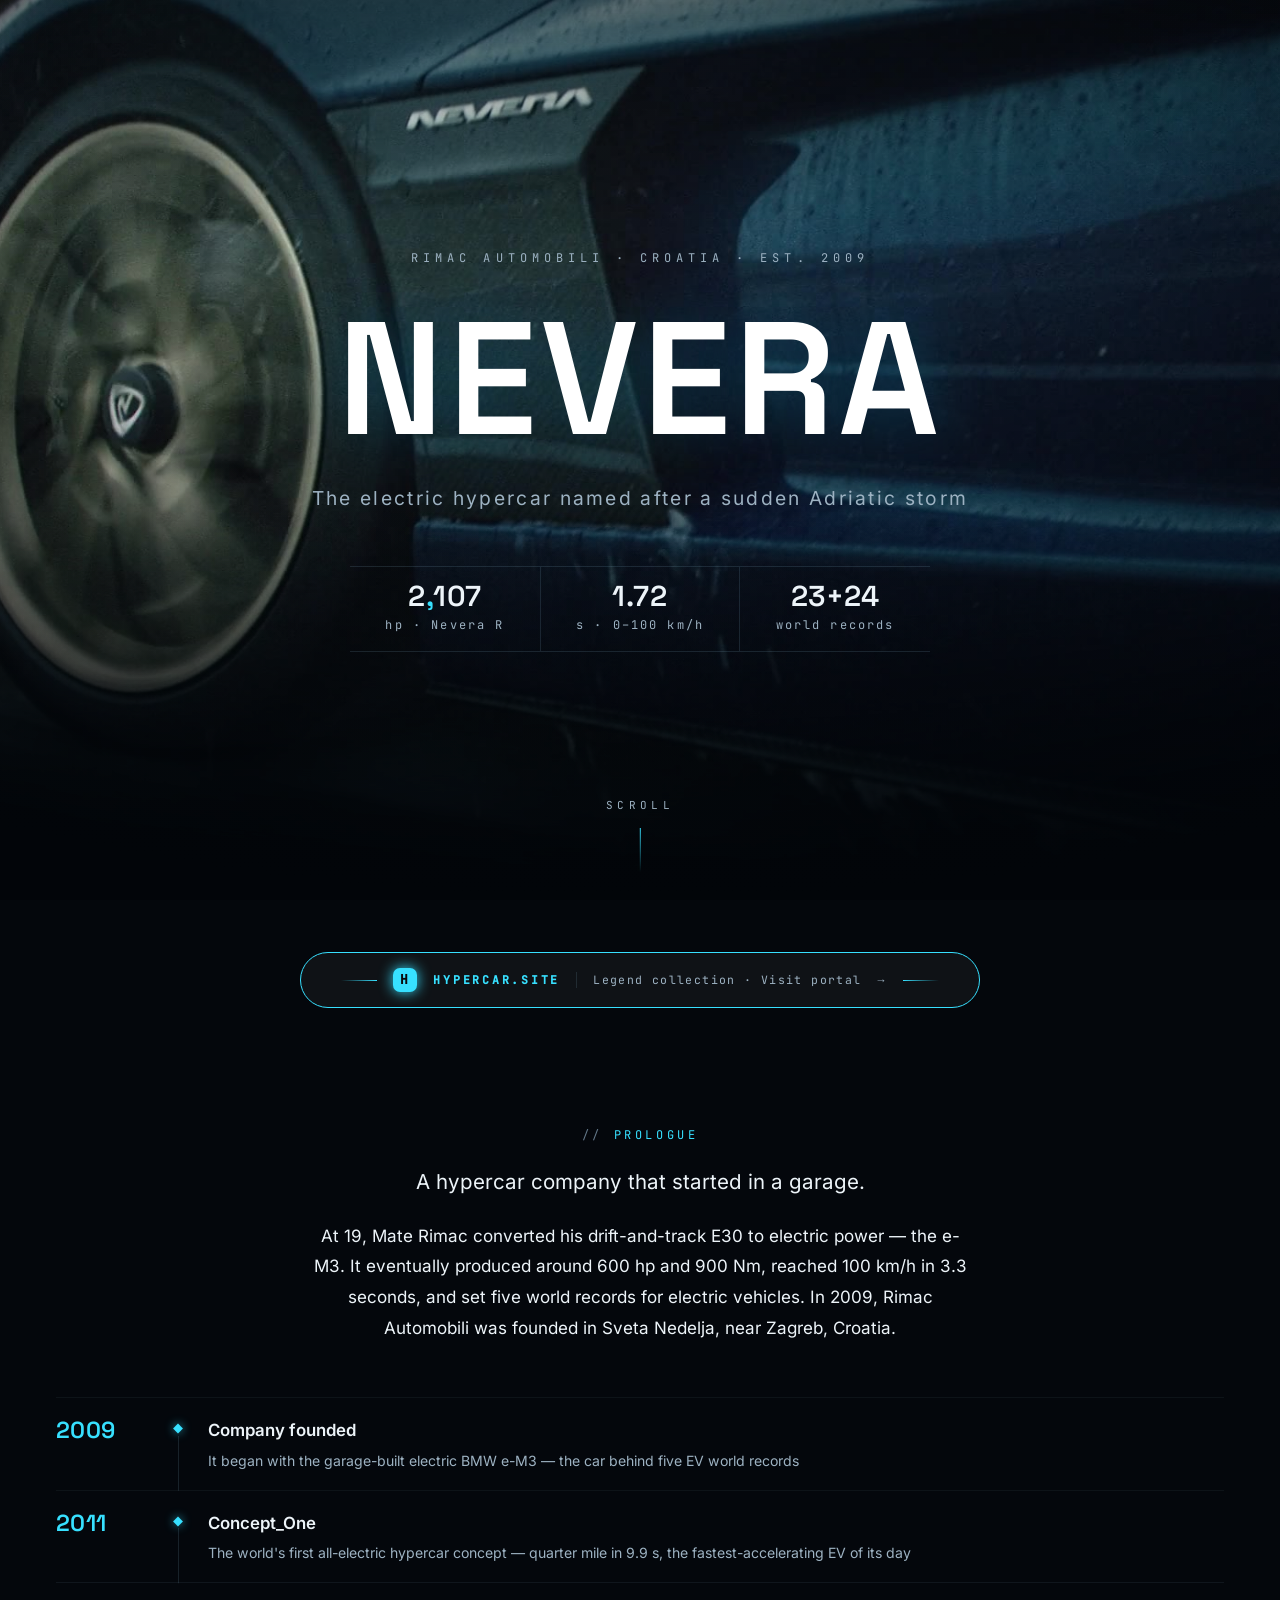
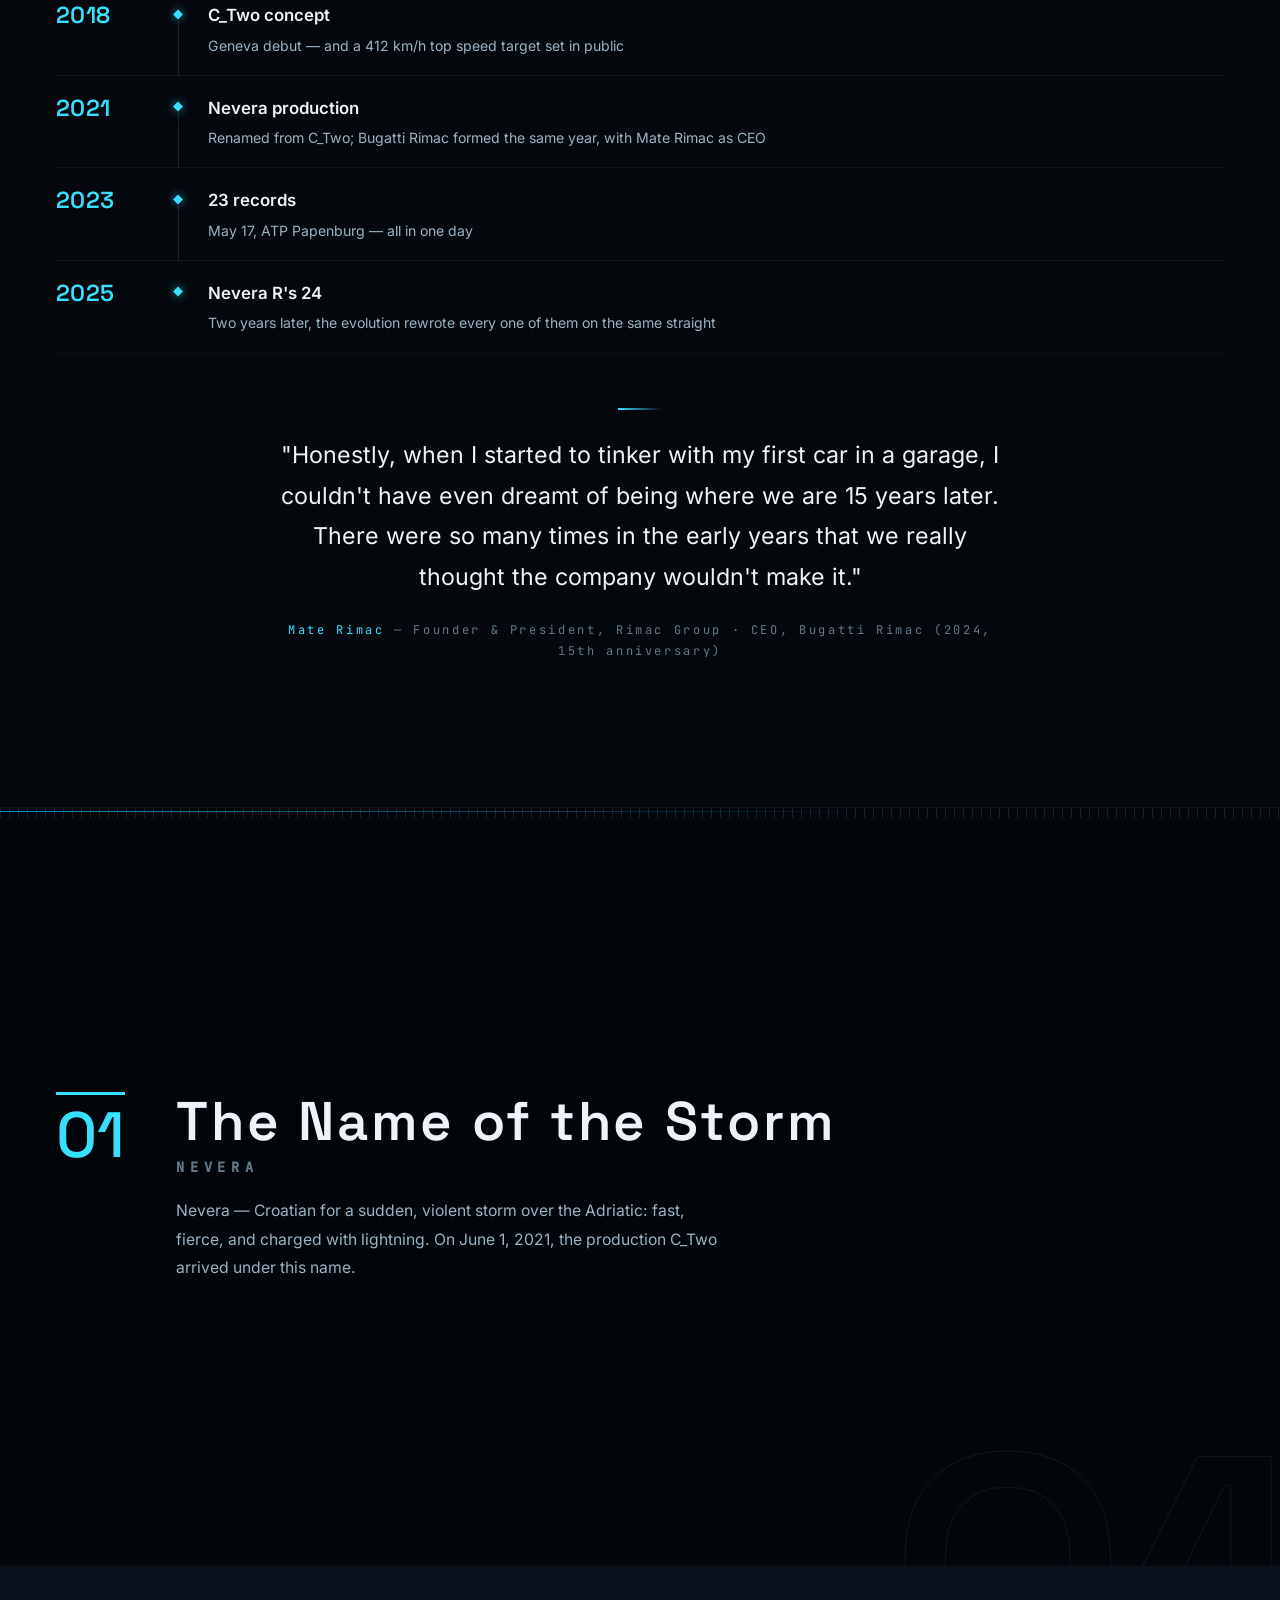
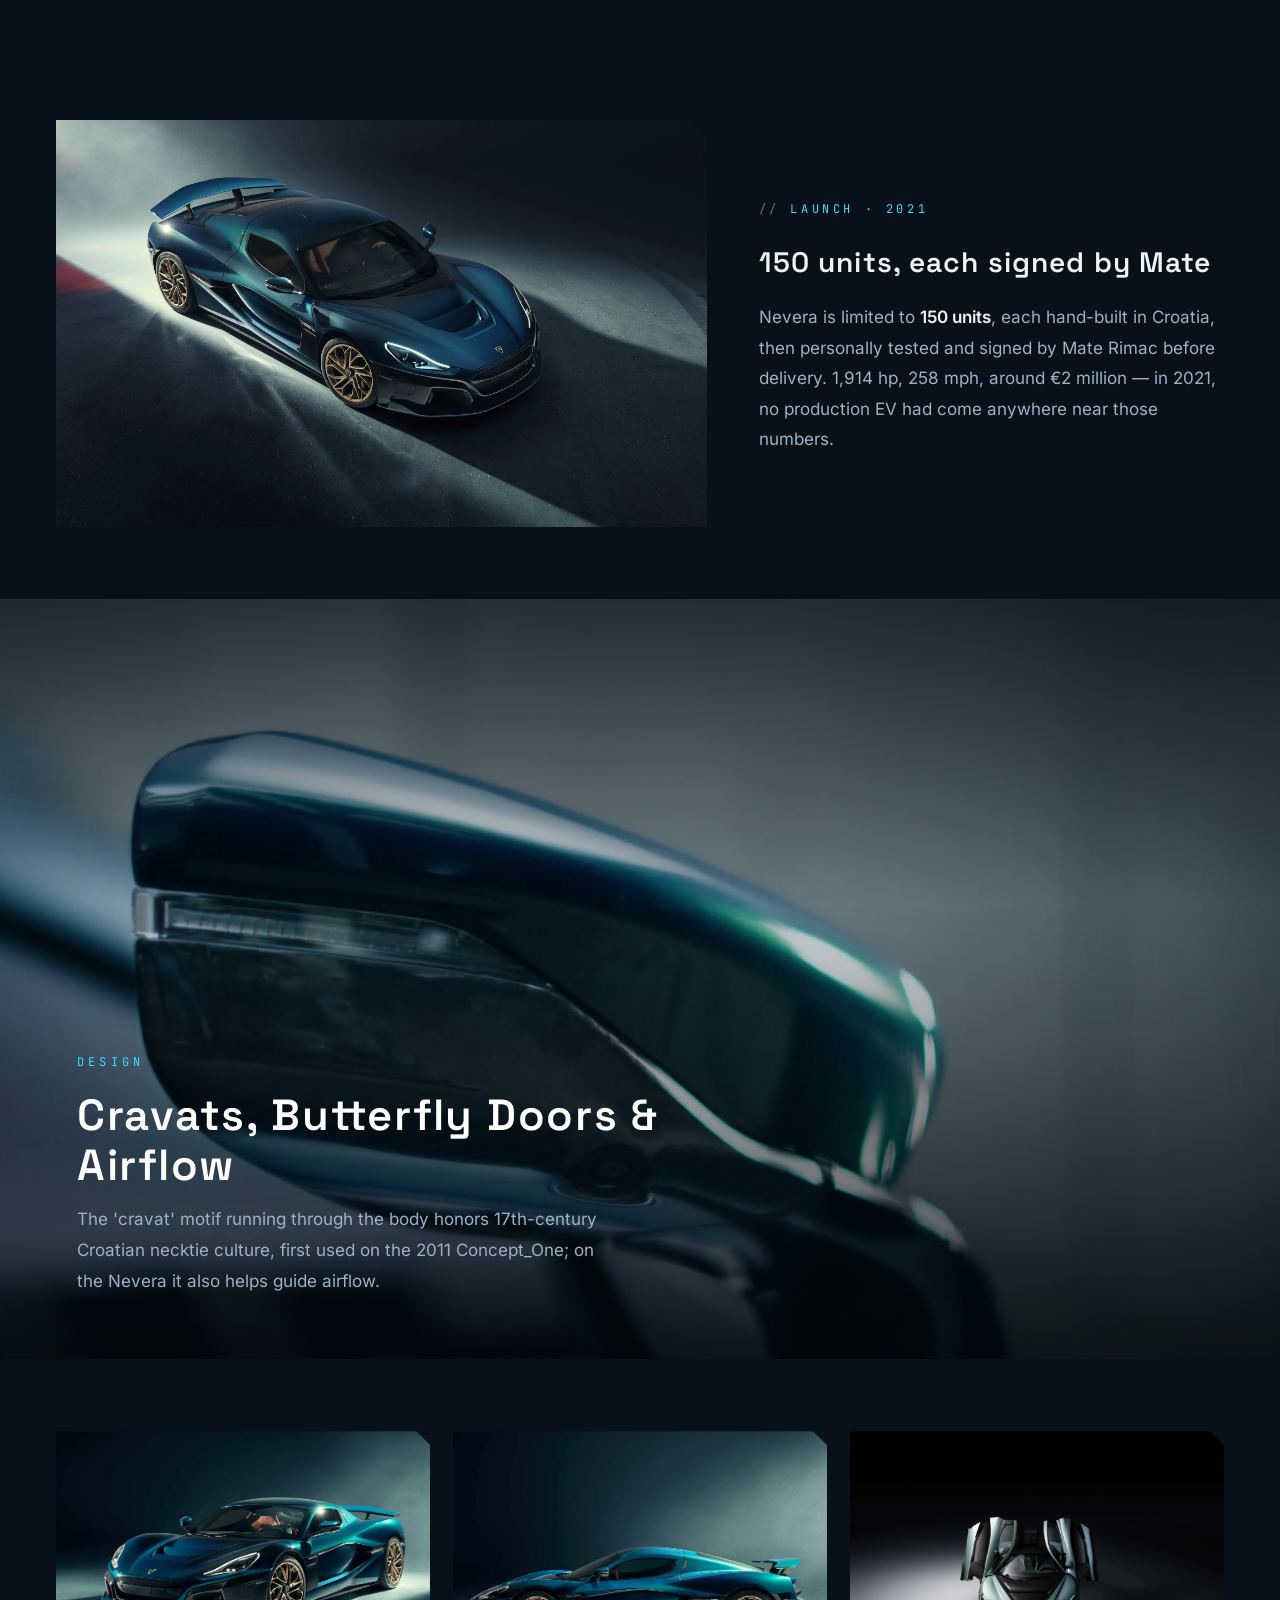
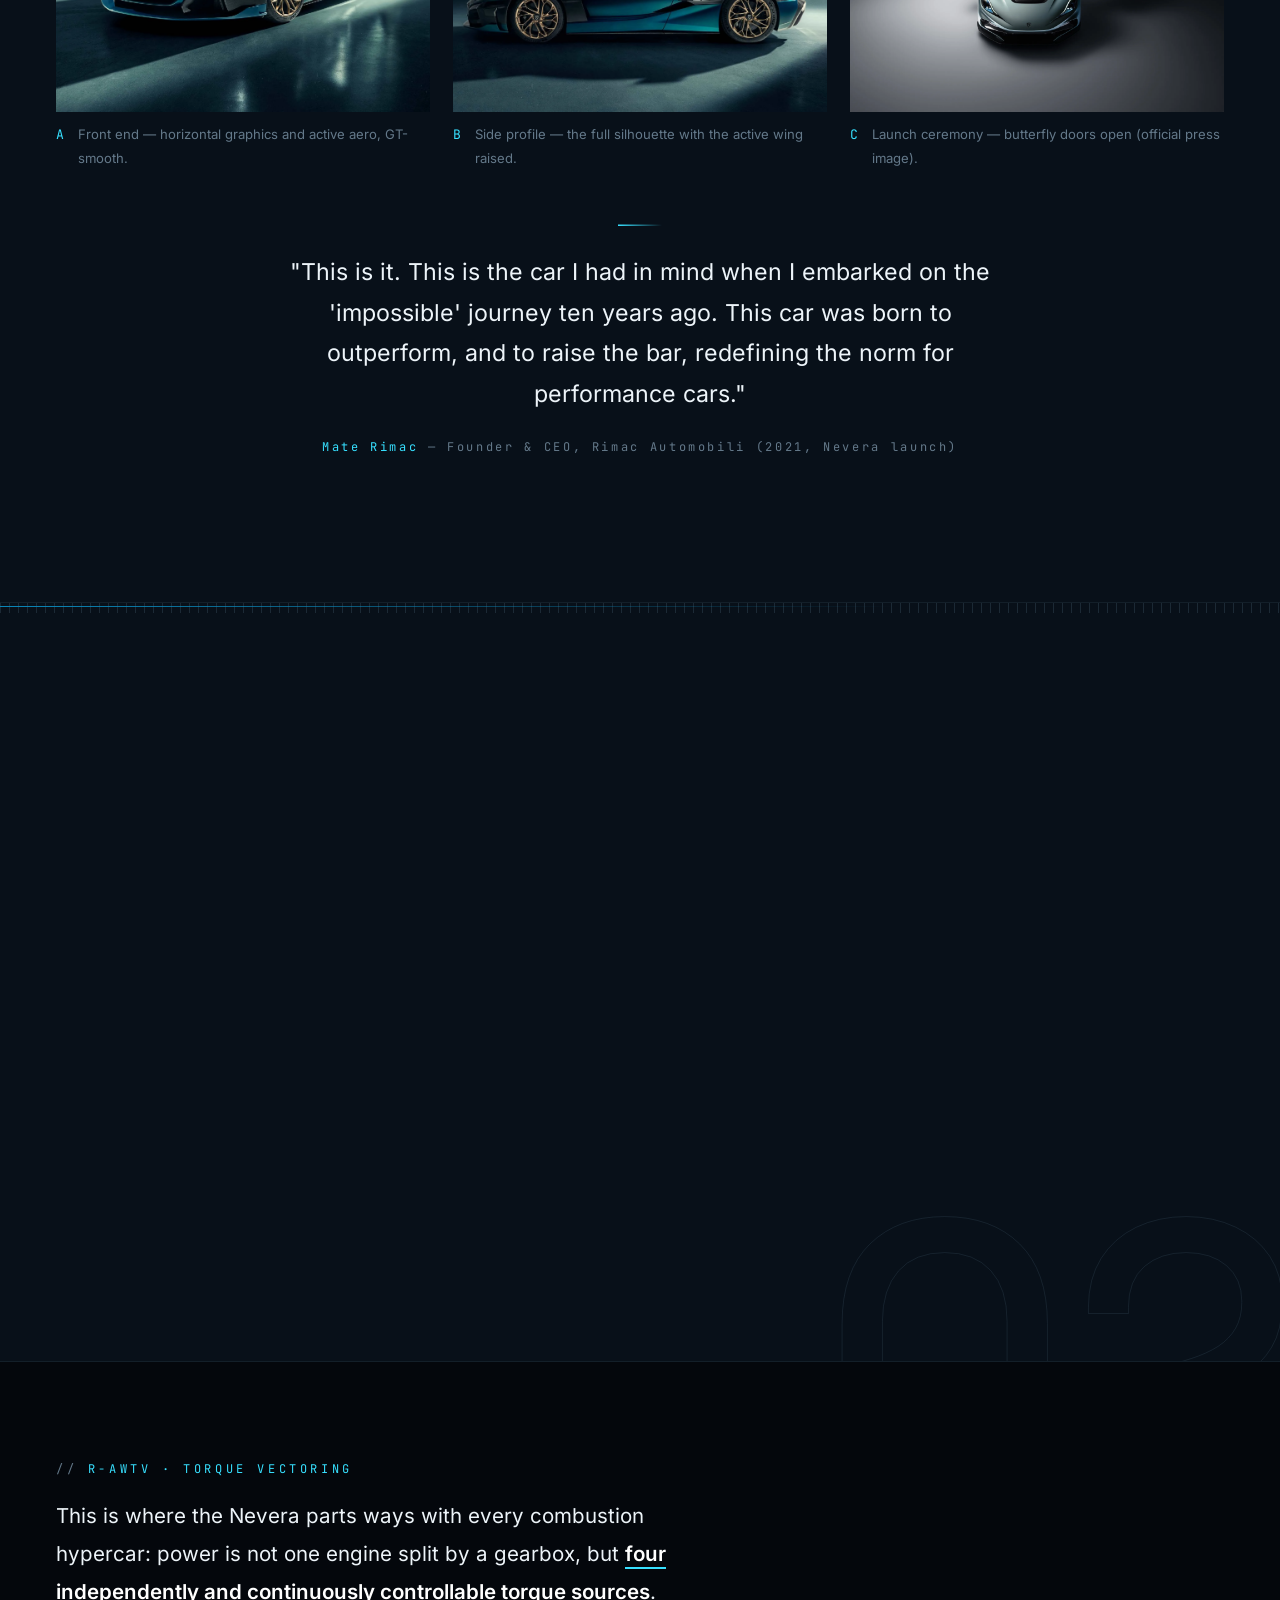
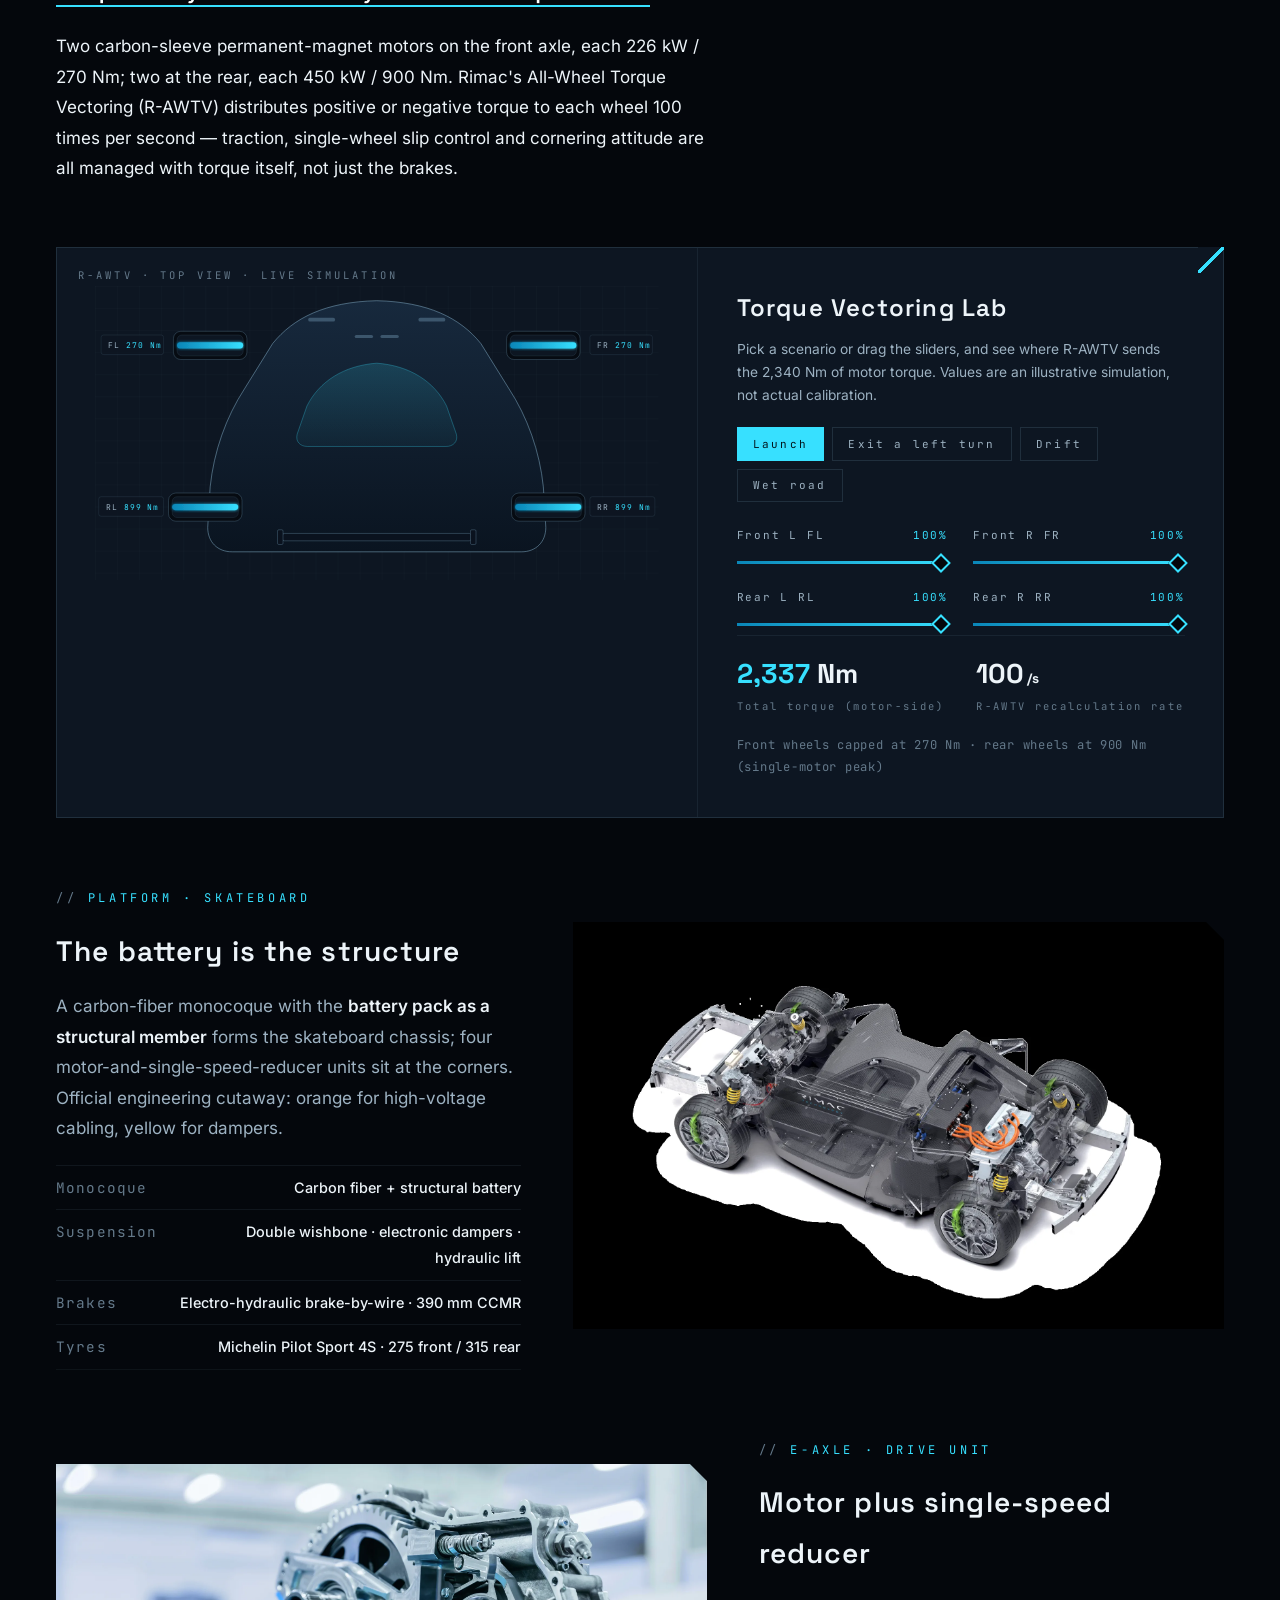
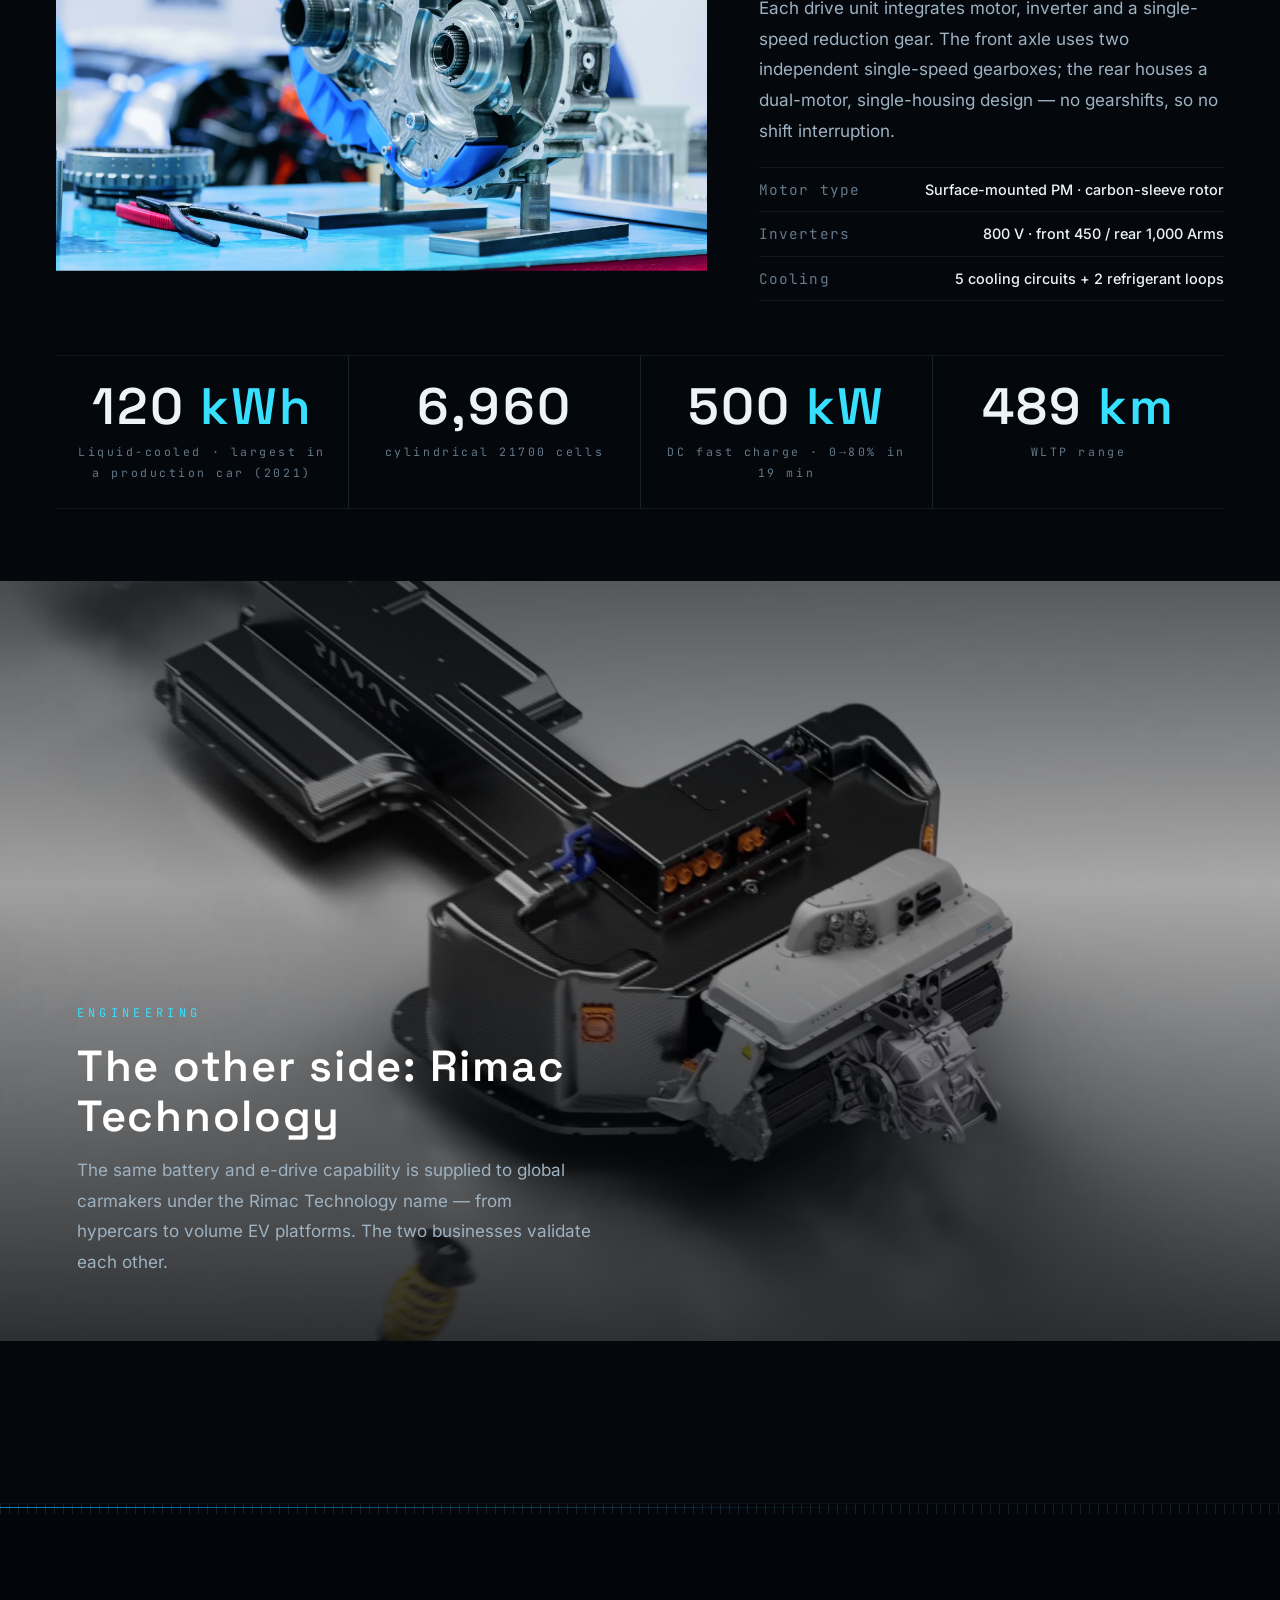
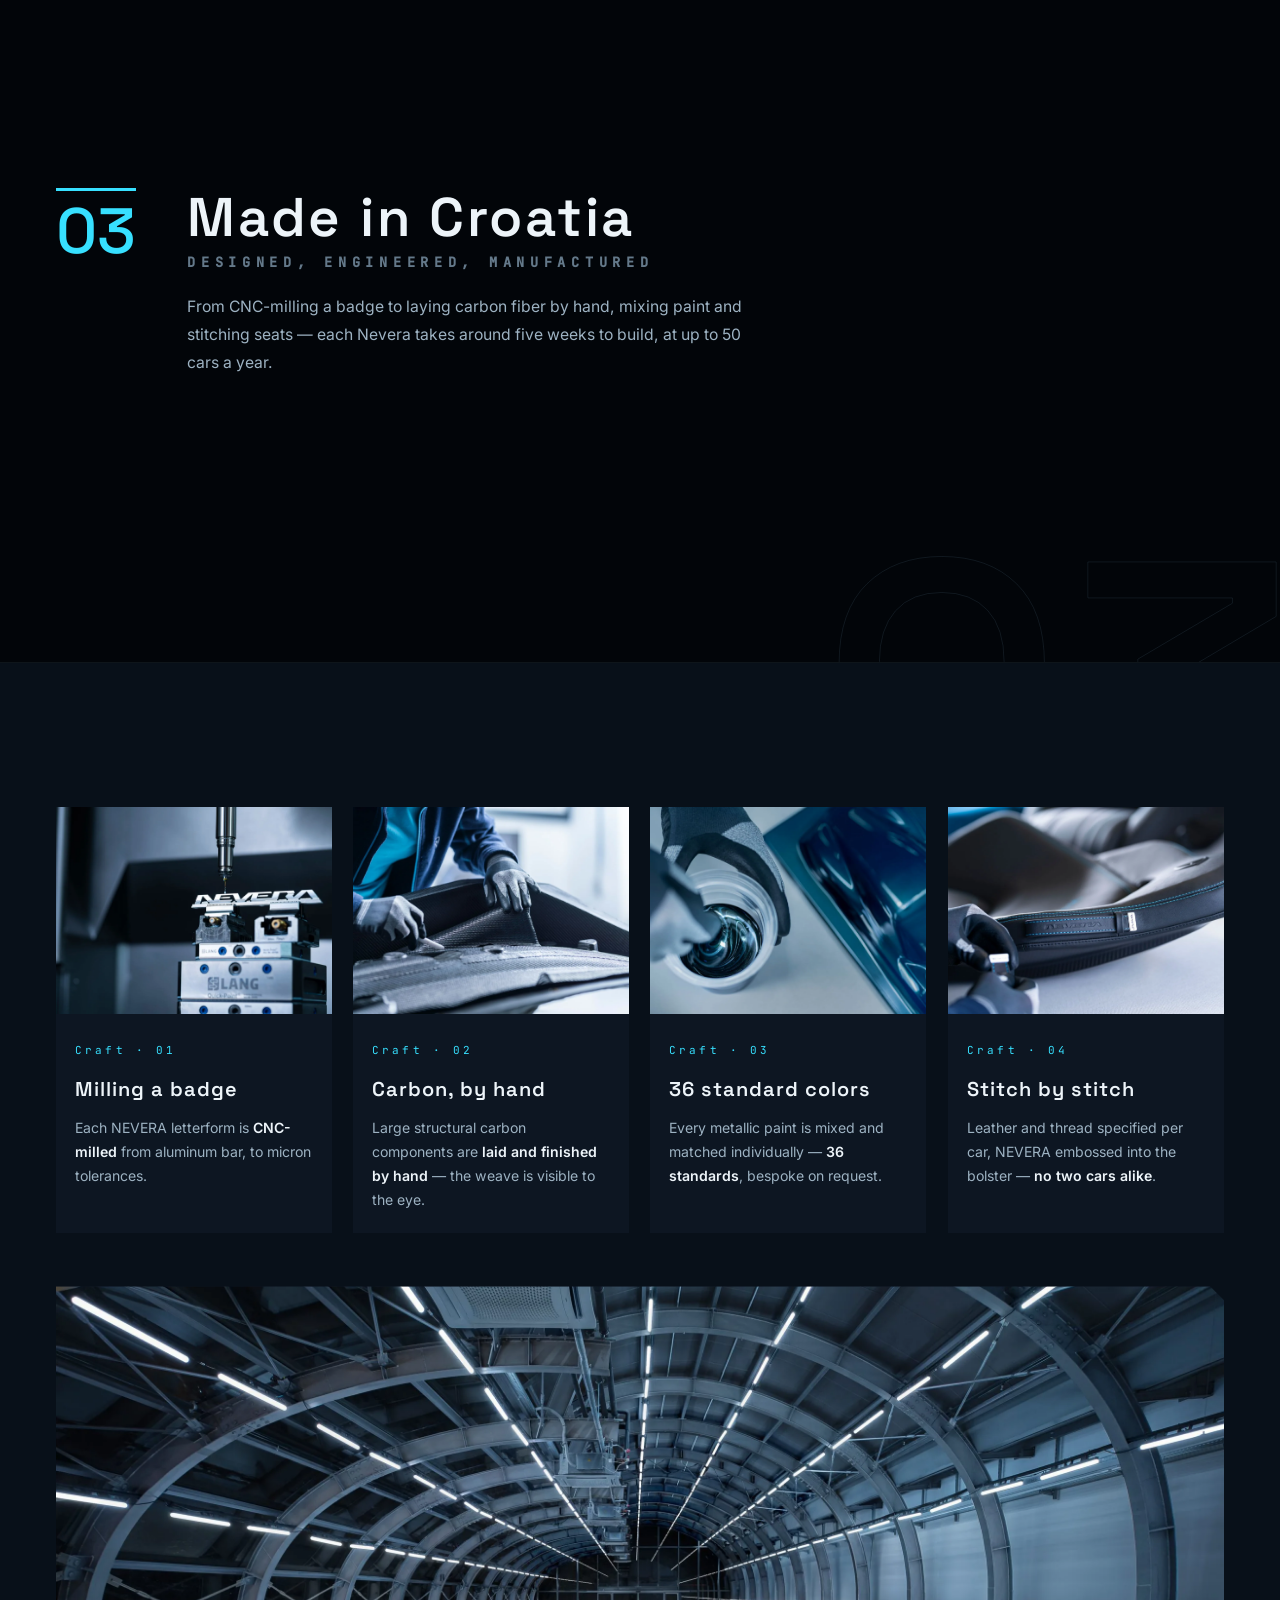
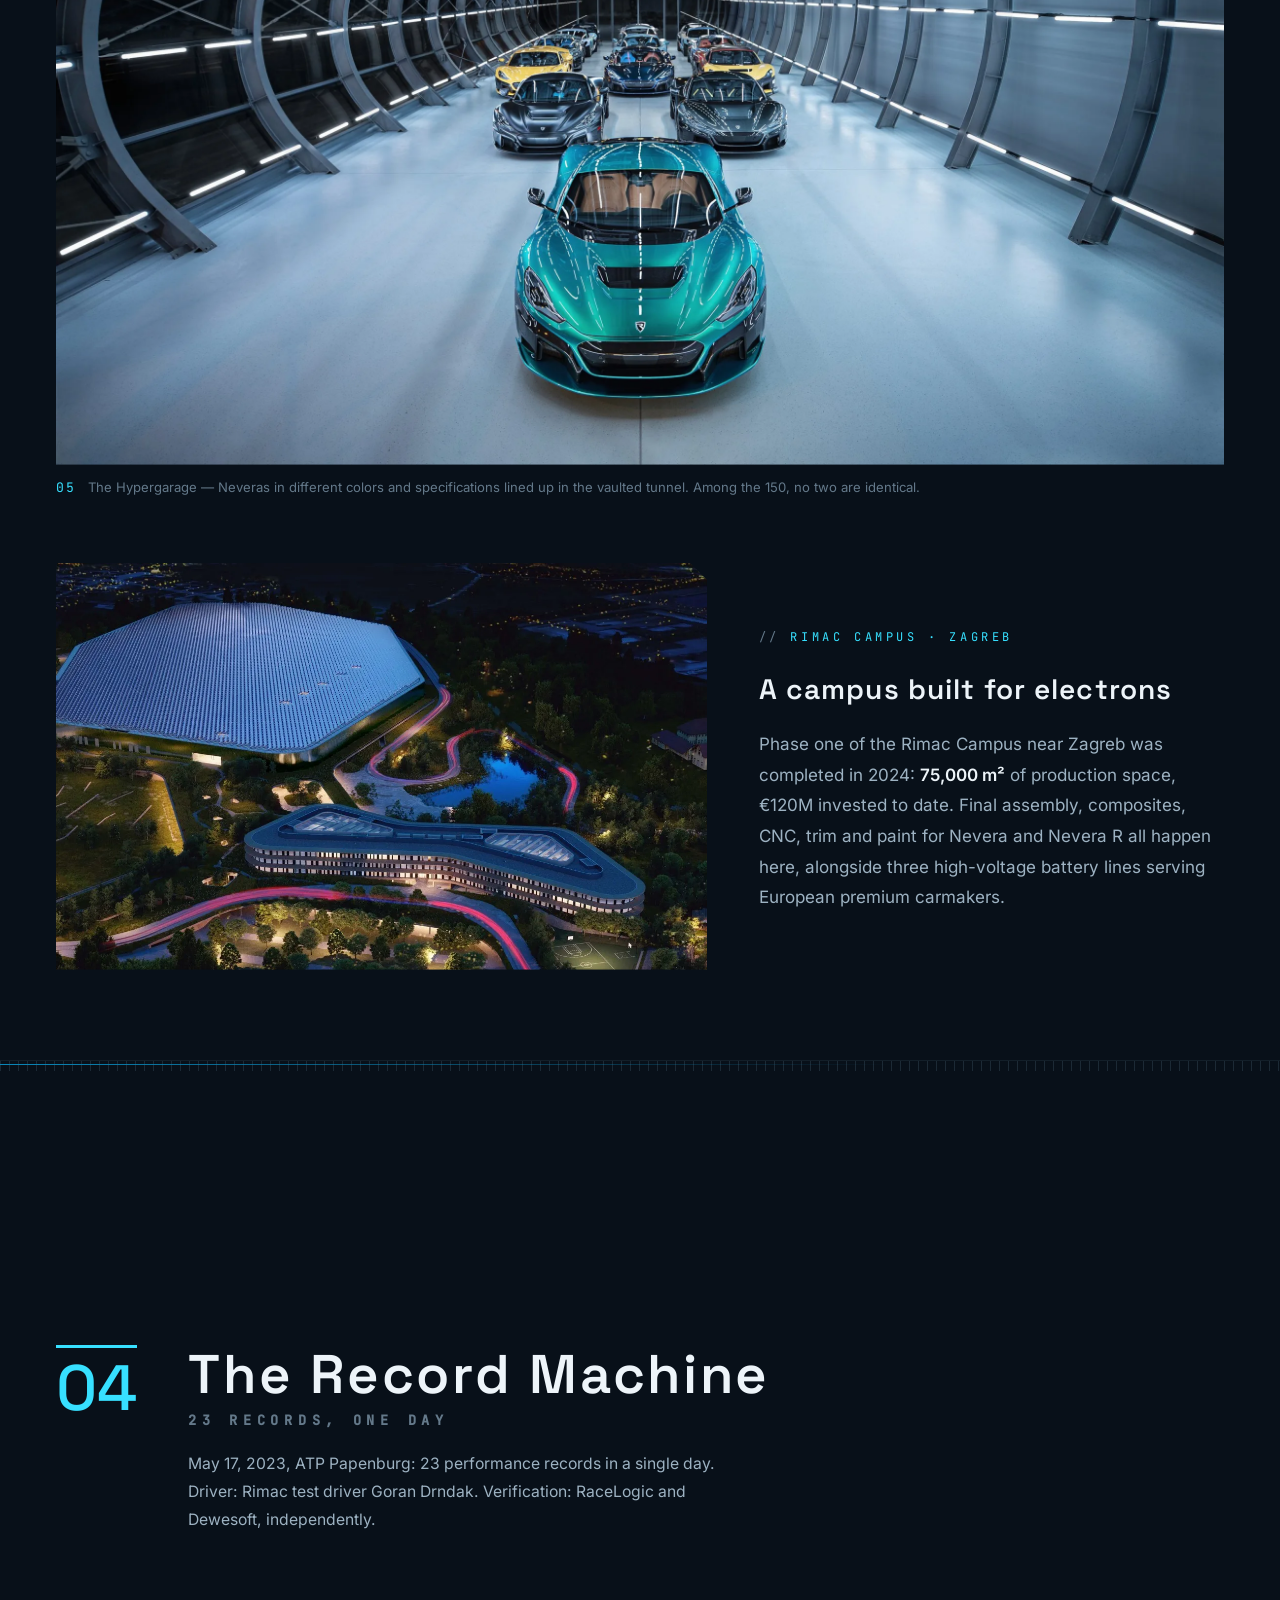
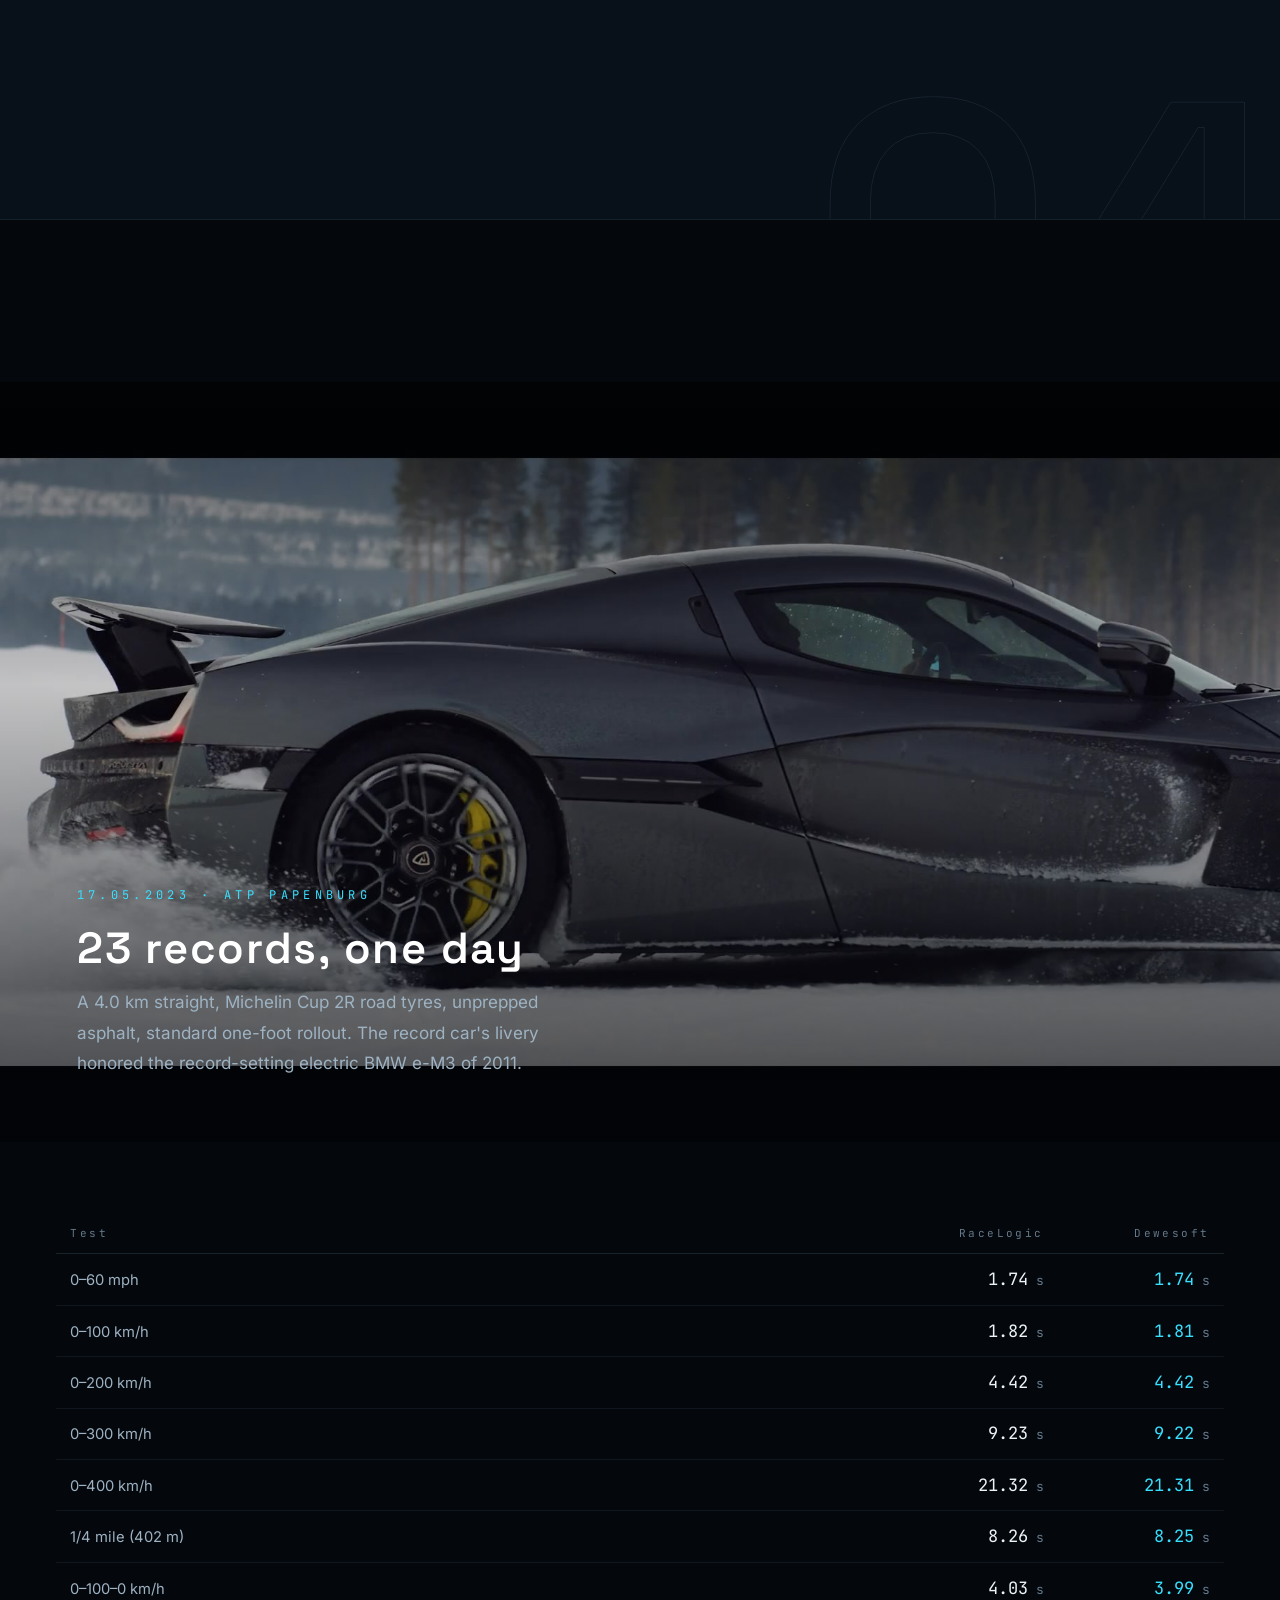
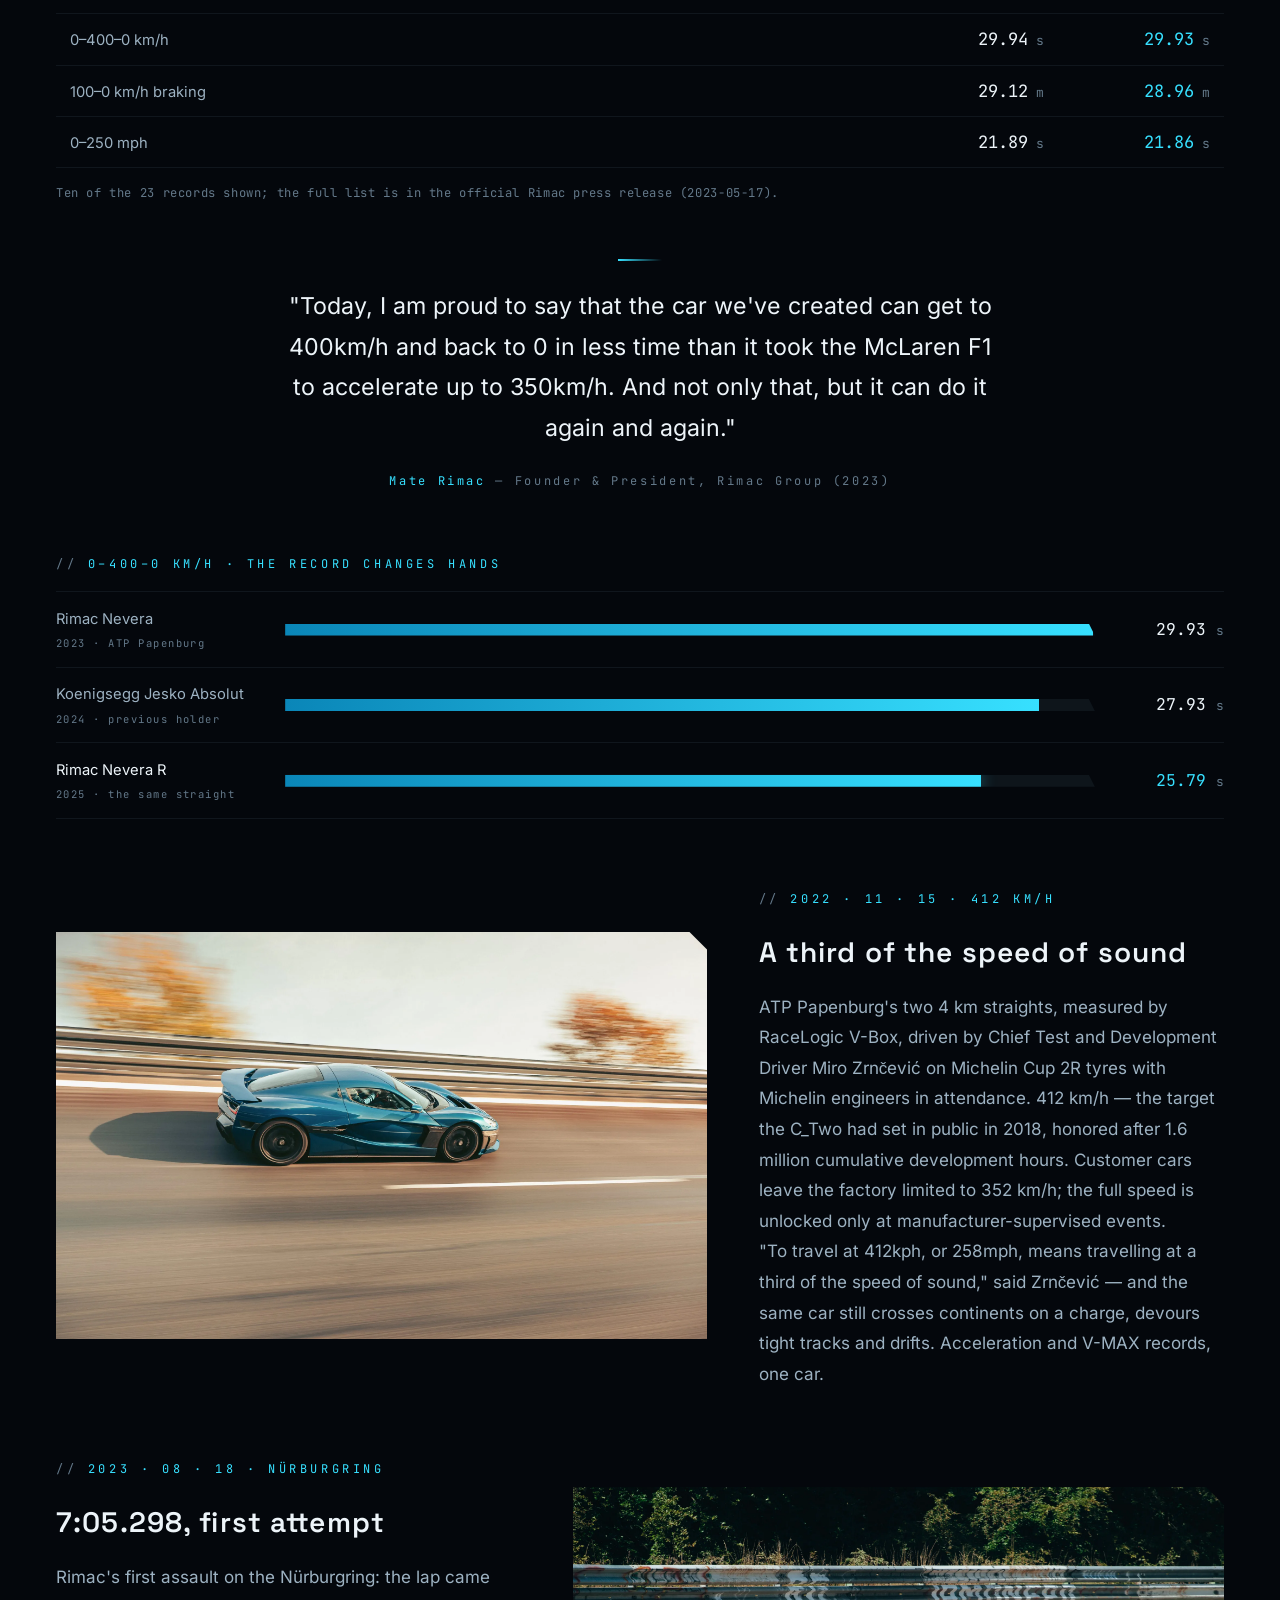
==== commit 9579771b: "规范化:接入共享语言逻辑与 SEO 基建,清理未引用素材 - 语言分流改用 shared/v1/lang.js(统一实现,沿用原 localStorage 键与跳转方向) - 新增 robots.tx" ====
--- a/en.html
+++ b/en.html
@@ -9,8 +9,8 @@
 <meta property="og:title" content="NEVERA — Rimac Nevera &amp; Nevera R">
 <meta property="og:description" content="The electric hypercar named after a sudden Adriatic storm: four motors · 47 single-day world records · 431.45 km/h">
 <meta property="og:image" content="img/nevera-r-the-rise-of-a-new-era.webp">
-<link rel="stylesheet" href="shared/v1/components.css">
-<link rel="stylesheet" href="css/style.css?v=6">
+<link rel="stylesheet" href="shared/v1/components.css?v=dda33c0d">
+<link rel="stylesheet" href="css/style.css?v=d3d17b24">
 <link rel="icon" href="data:image/svg+xml,%3Csvg xmlns='http://www.w3.org/2000/svg' viewBox='0 0 100 100'%3E%3Cpath d='M0 0 L100 0 L100 86 L86 100 L0 100 Z' fill='%2304070c'/%3E%3Cpath d='M58 18 L30 58 L47 58 L40 84 L72 42 L53 42 Z' fill='%2337e0ff'/%3E%3C/svg%3E">
 <!-- hc:seo:start -->
 <!-- generated by tools/seo.py · cars.json · 2026-09-11 -->
@@ -850,7 +850,7 @@
   </div>
 </footer>
 
-<script src="shared/v1/lang.js" data-strategy="ip" data-key="nevera-lang" data-fallback="ipinfo" data-direction="both" data-zh="index.html" data-en="en.html" defer></script>
-<script src="js/main.js?v=5"></script>
+<script src="shared/v1/lang.js?v=cc2024b6" data-strategy="ip" data-key="nevera-lang" data-fallback="ipinfo" data-direction="both" data-zh="index.html" data-en="en.html" defer></script>
+<script src="js/main.js?v=1bee7194"></script>
 </body>
 </html>
